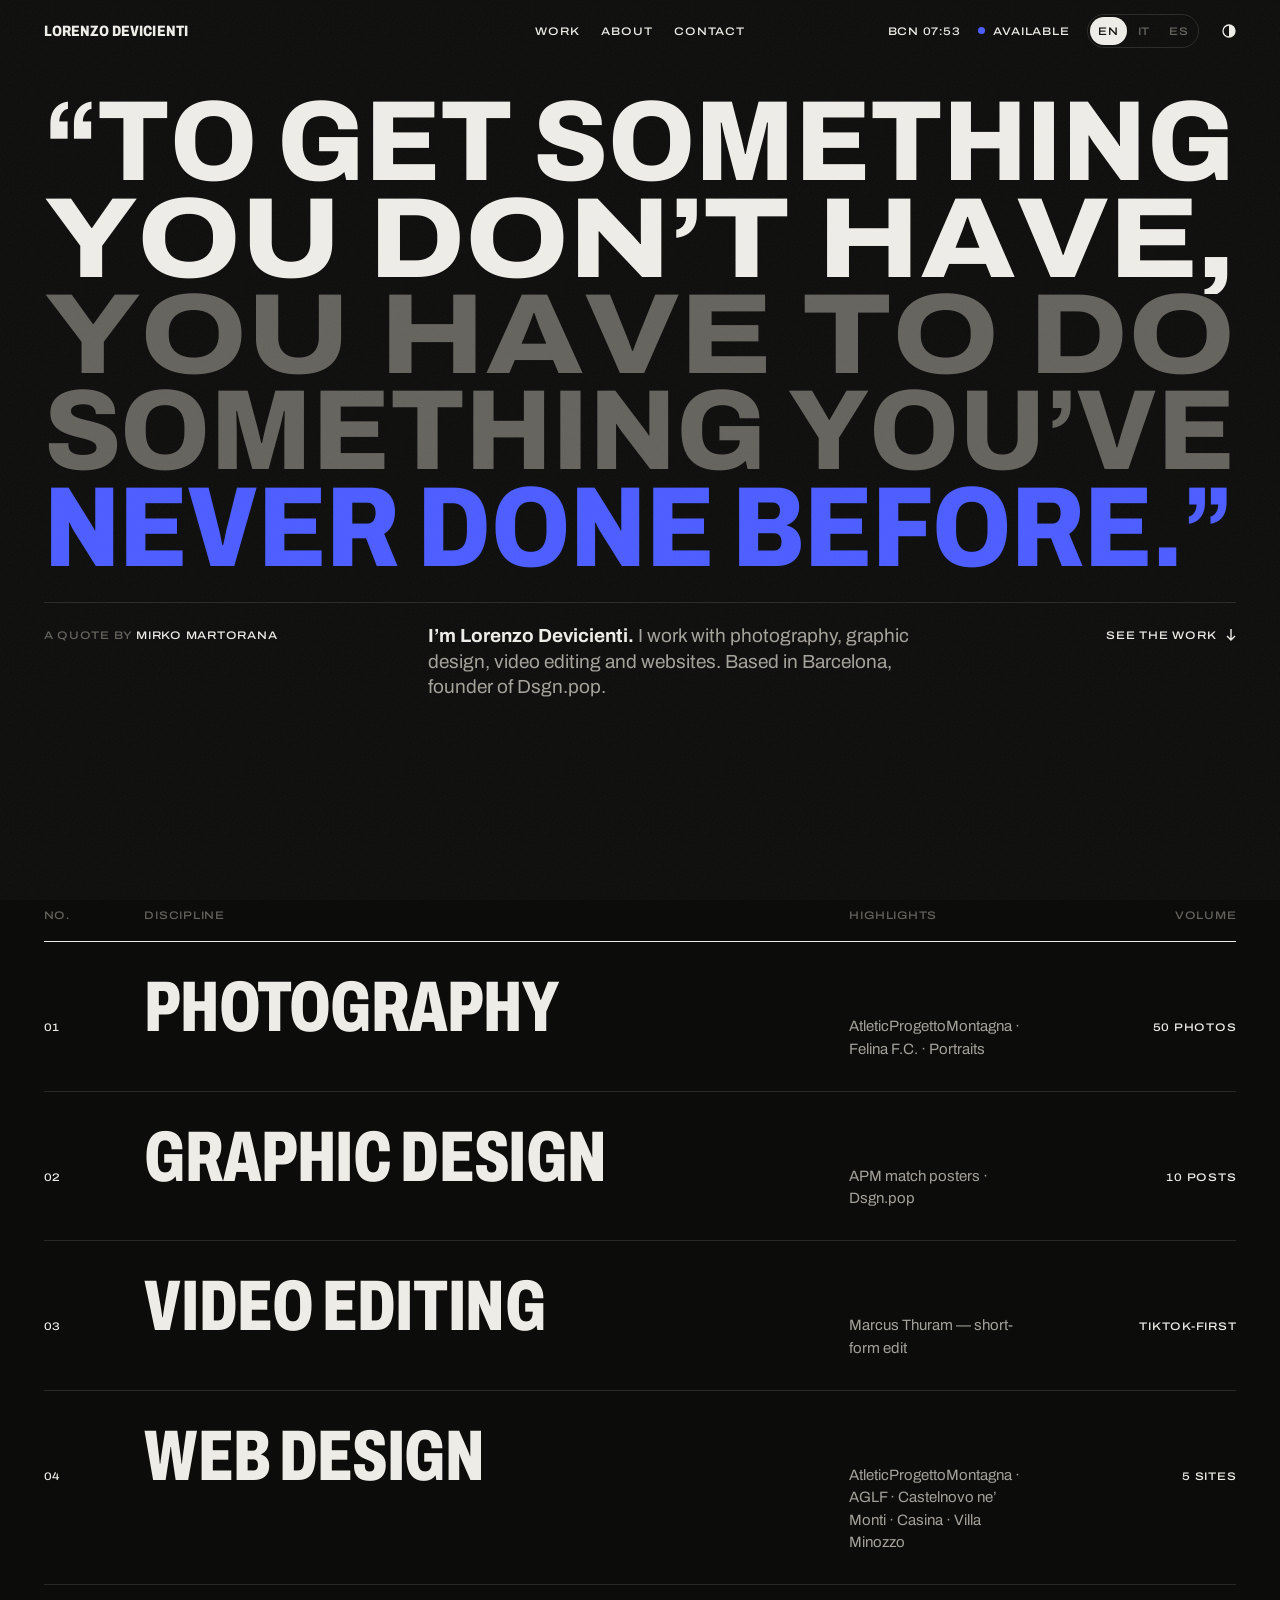
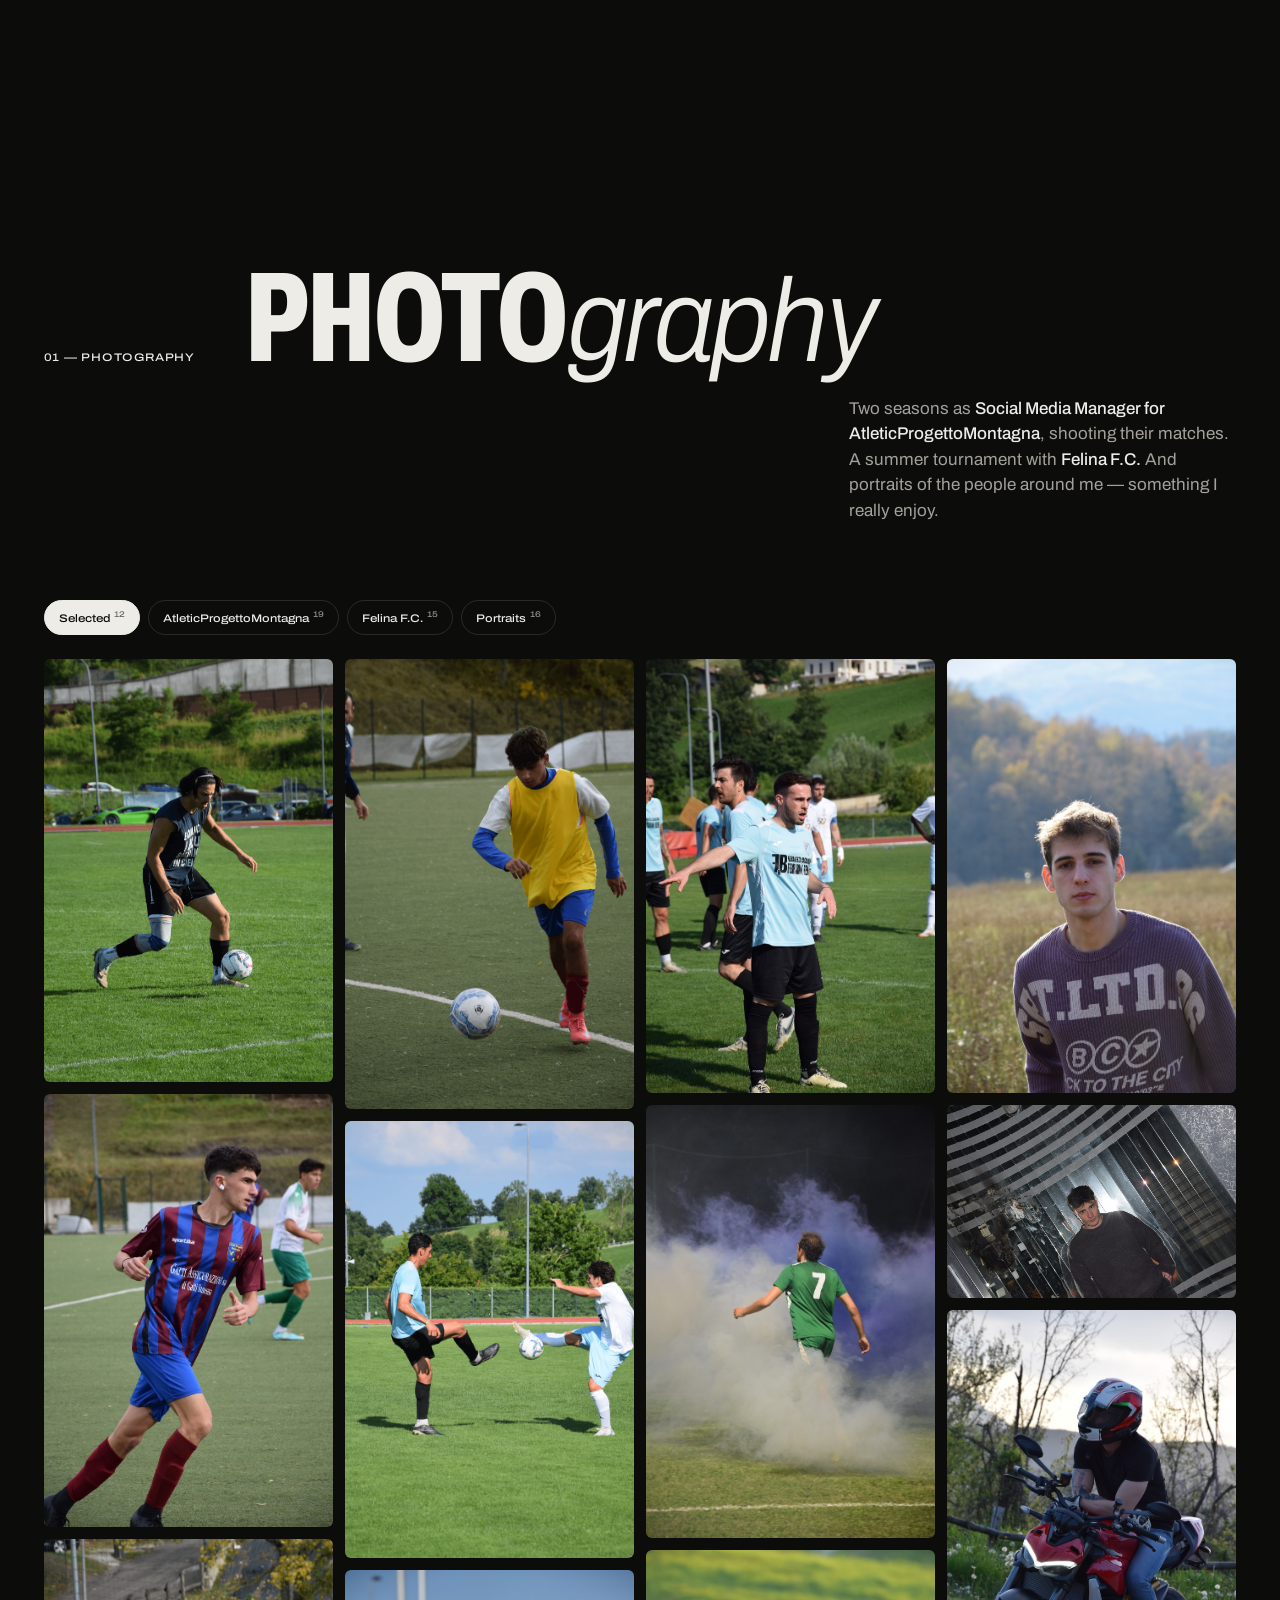
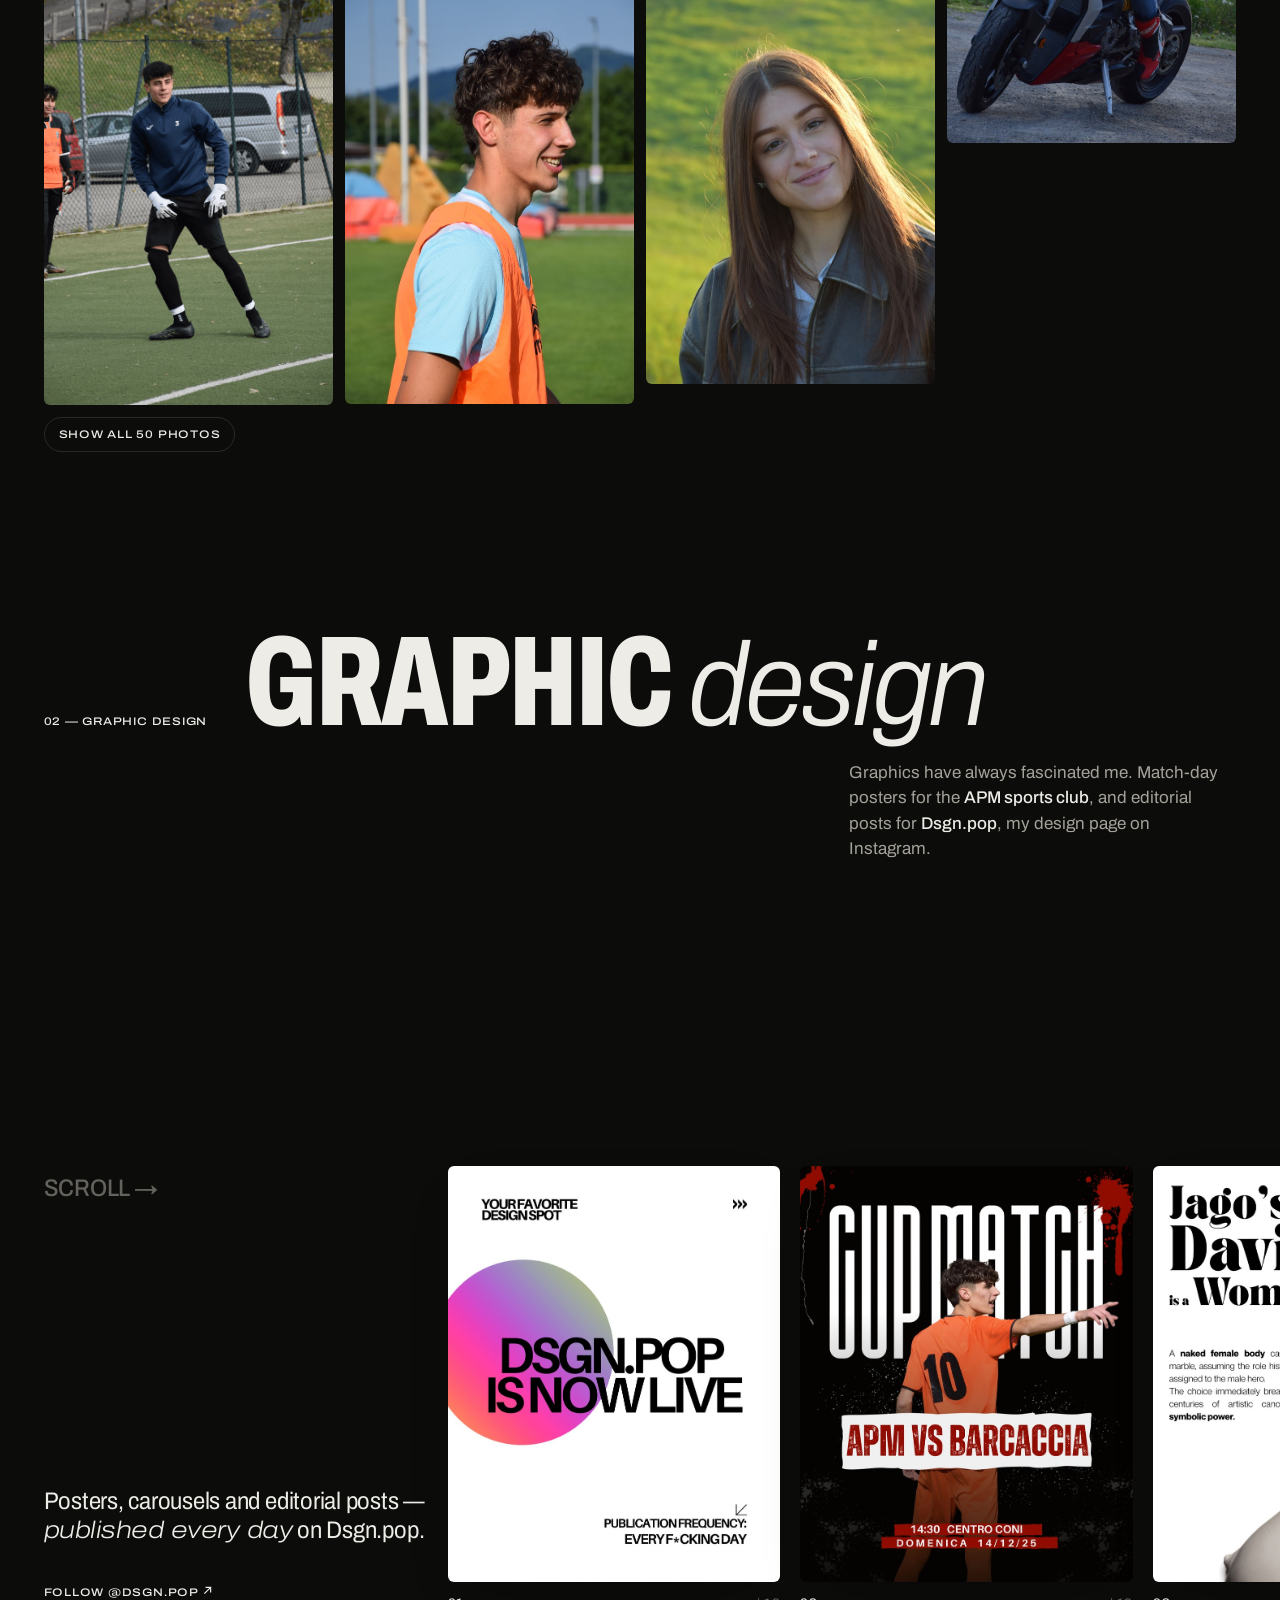
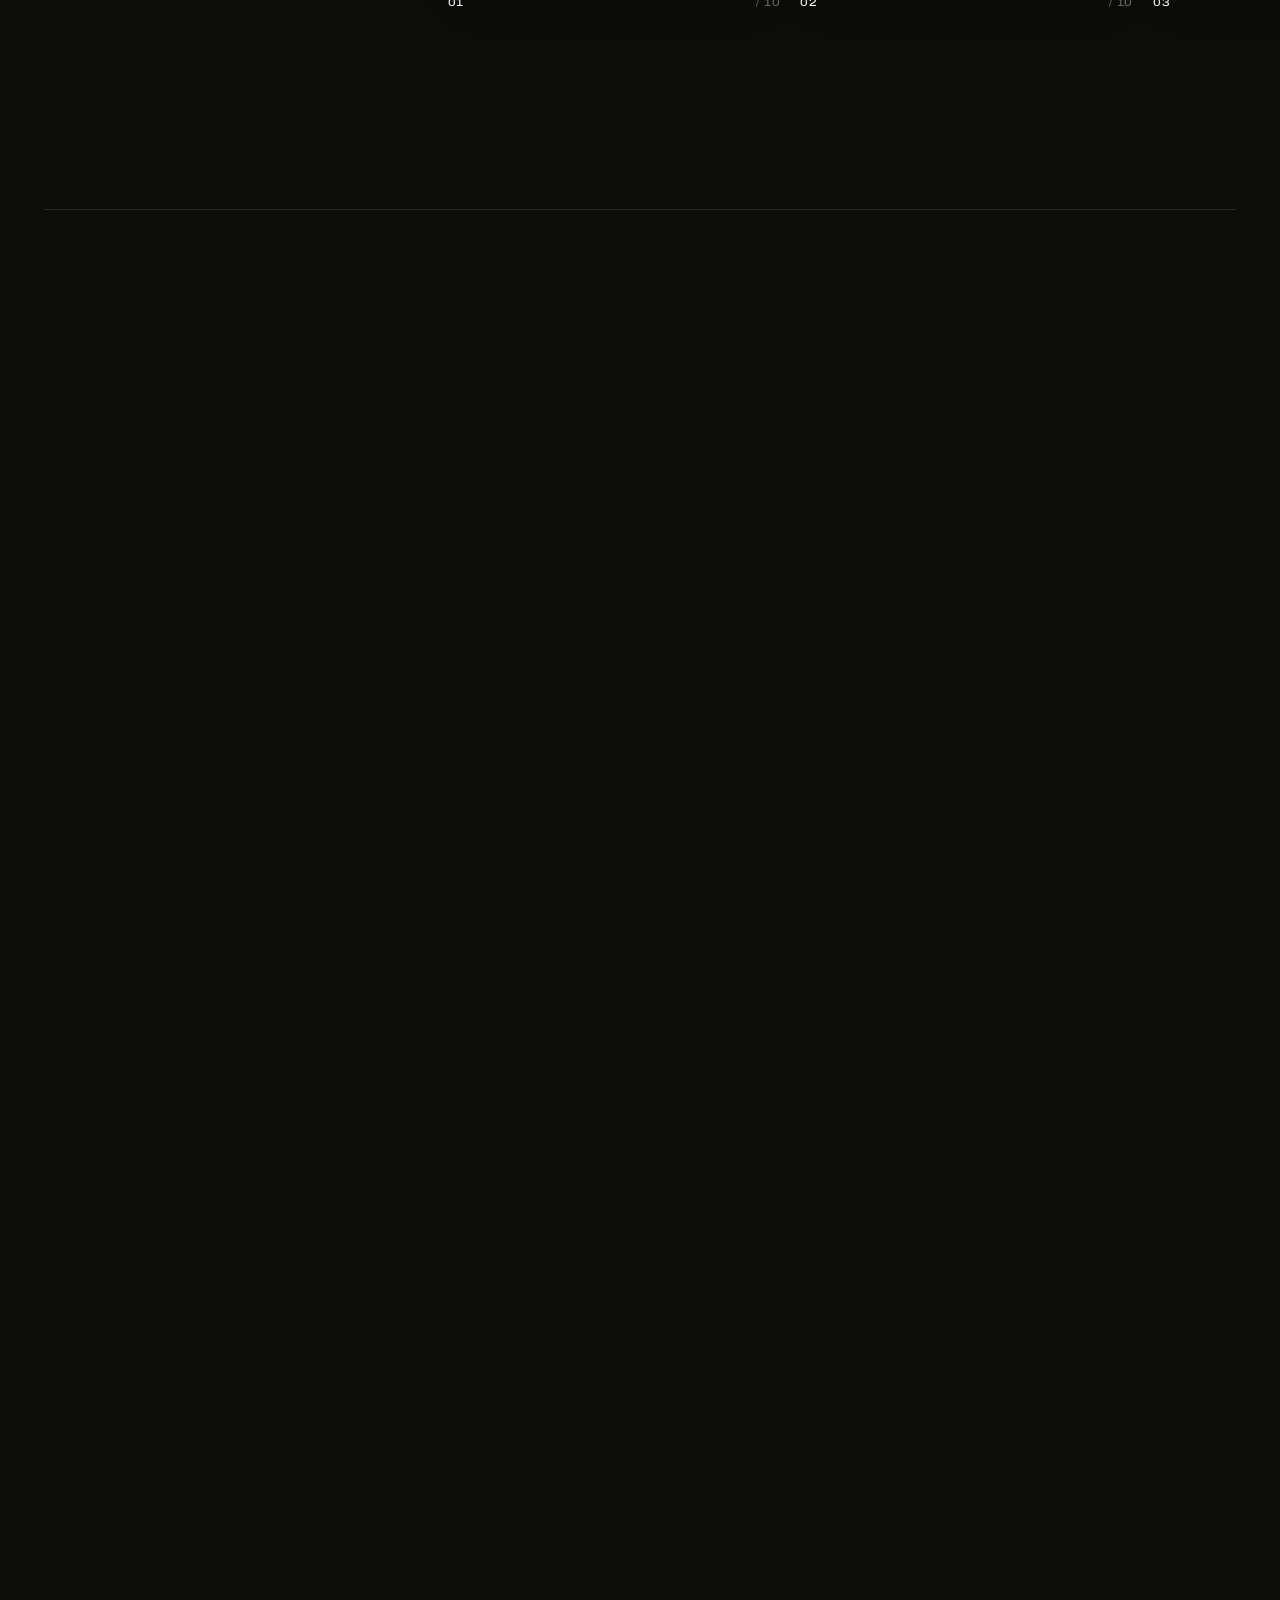
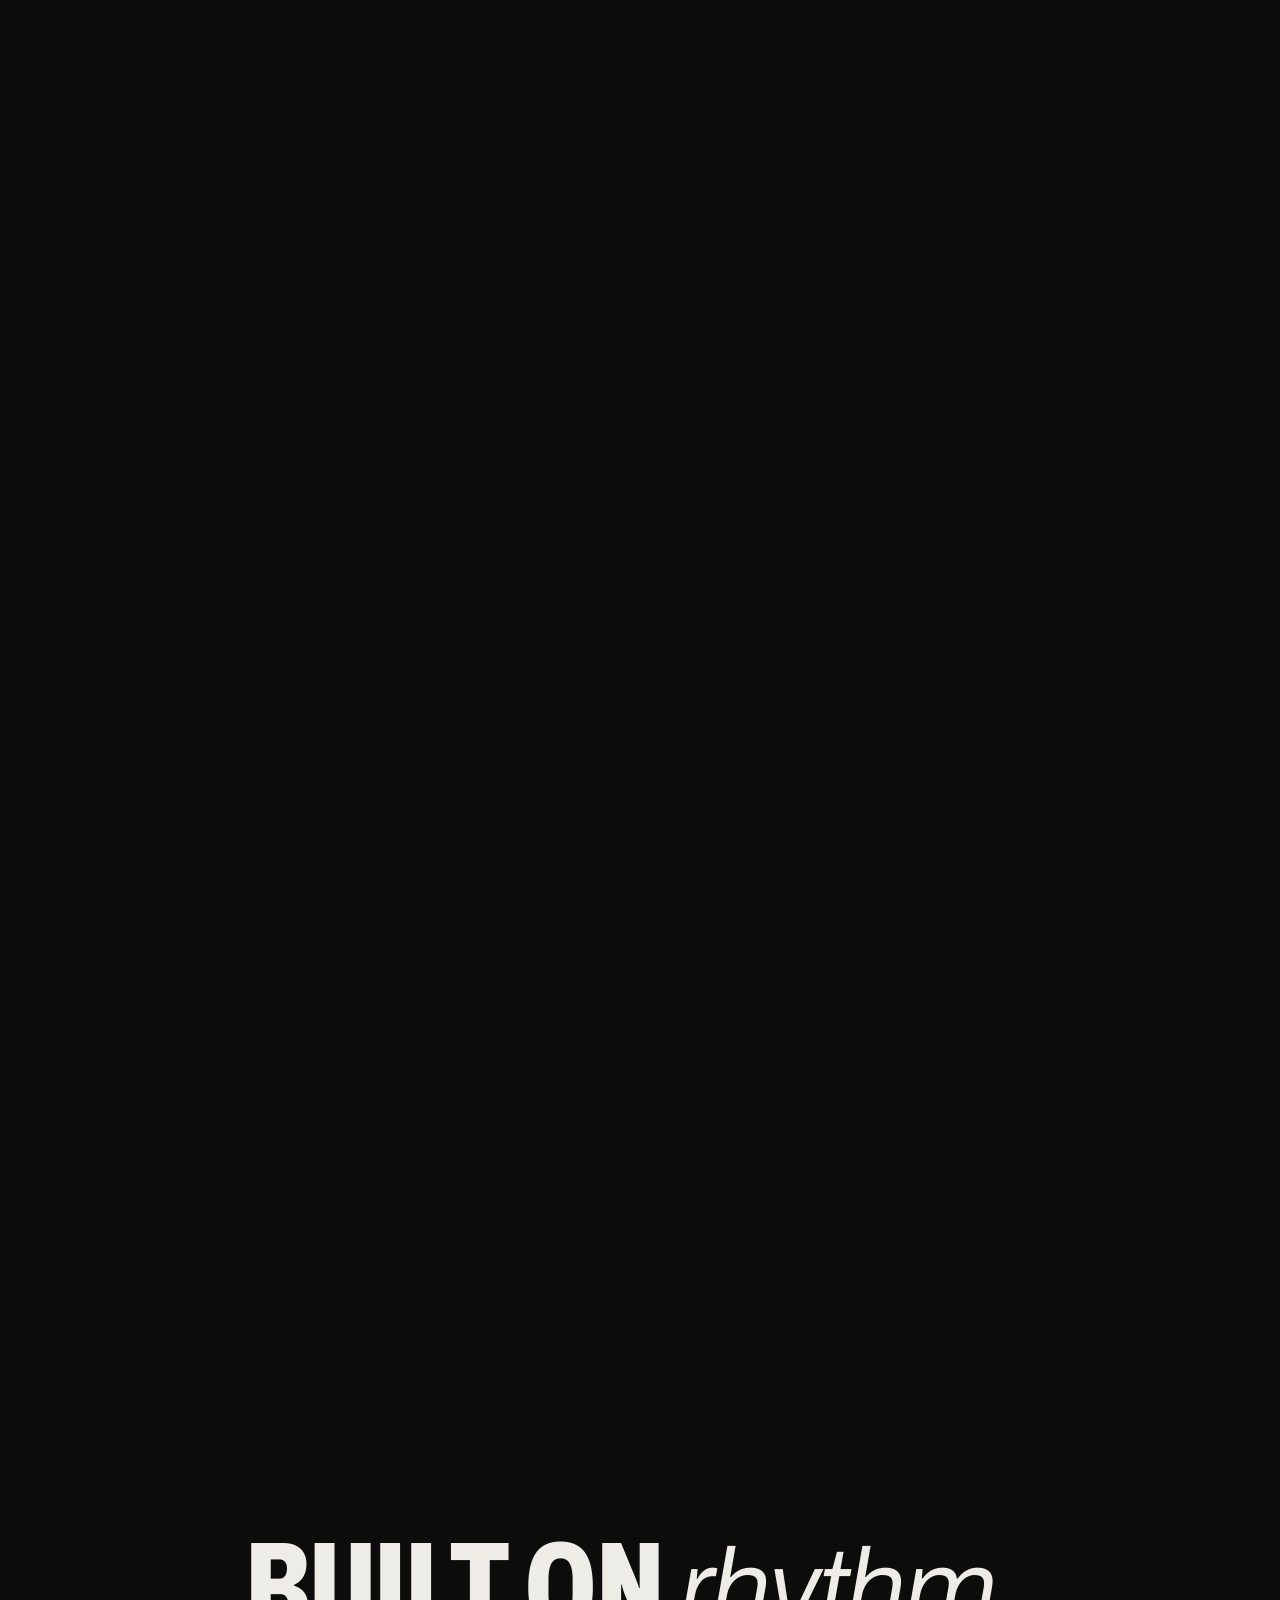
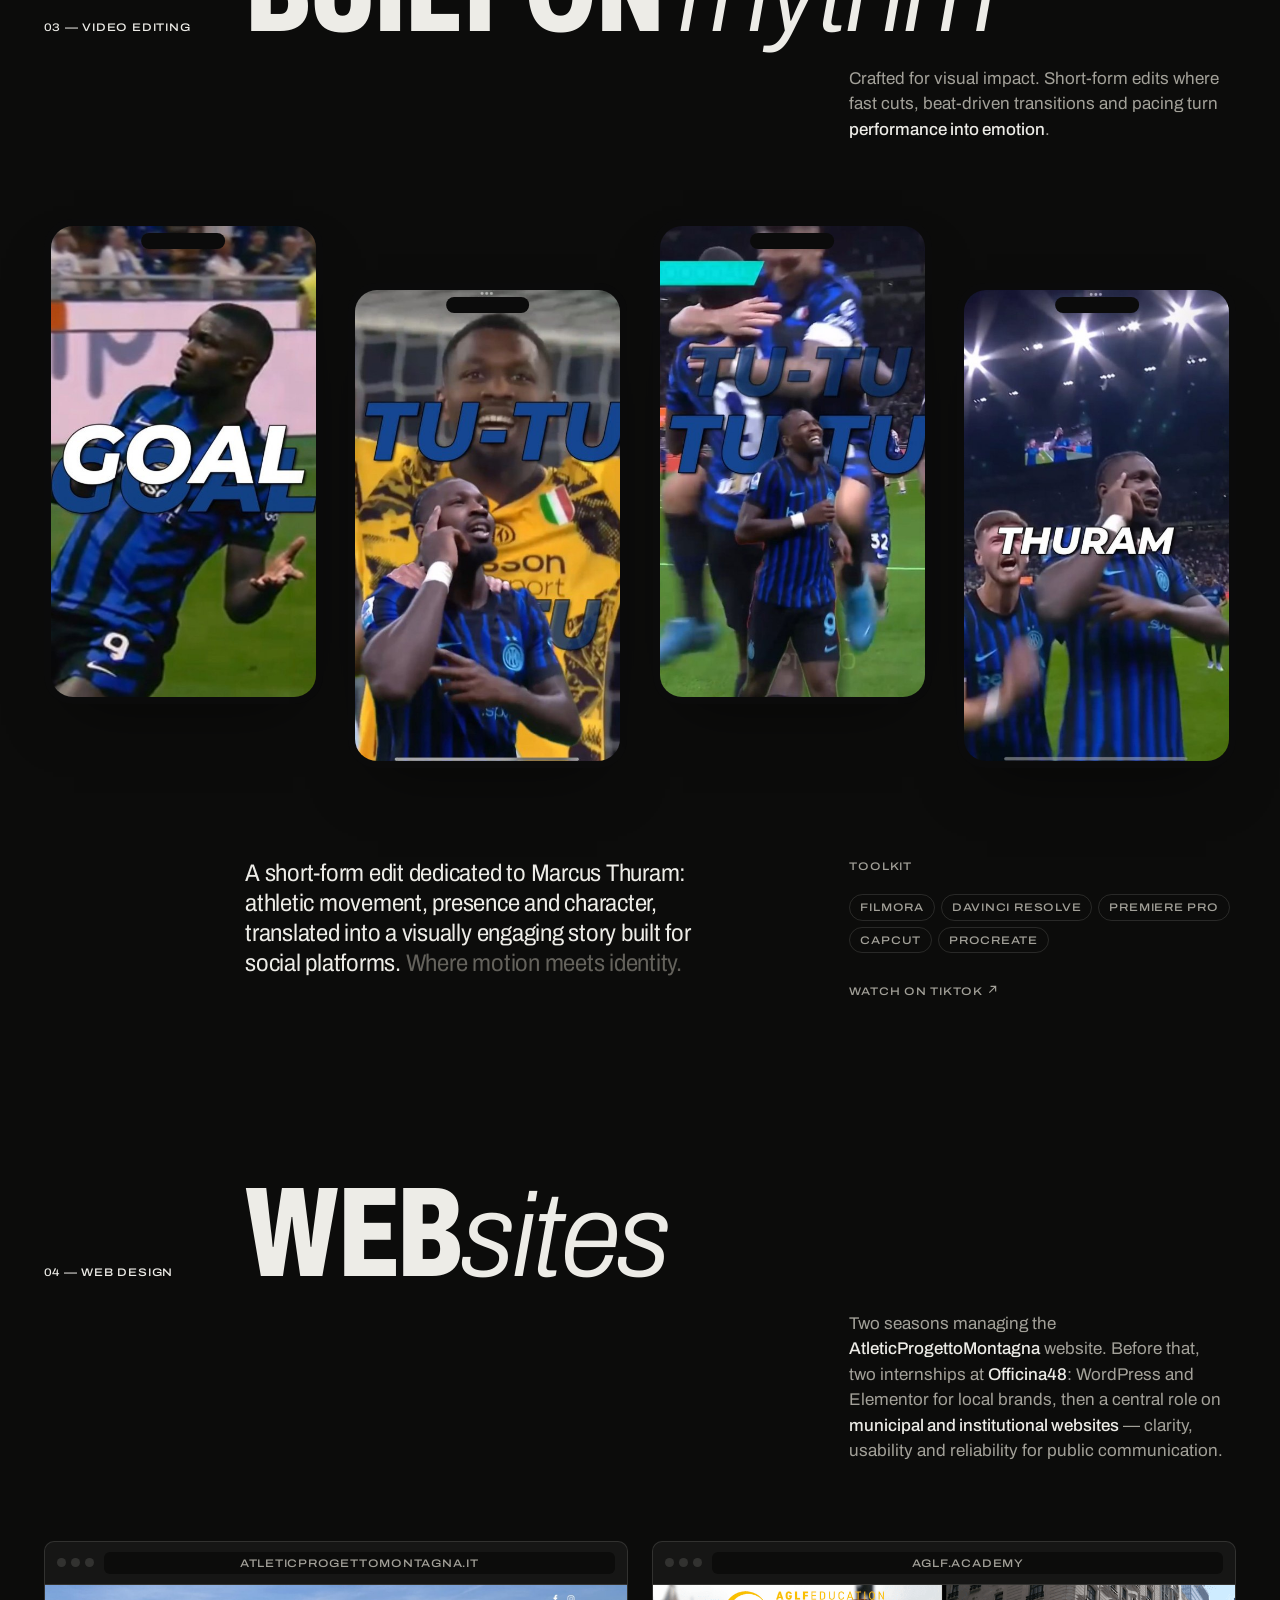
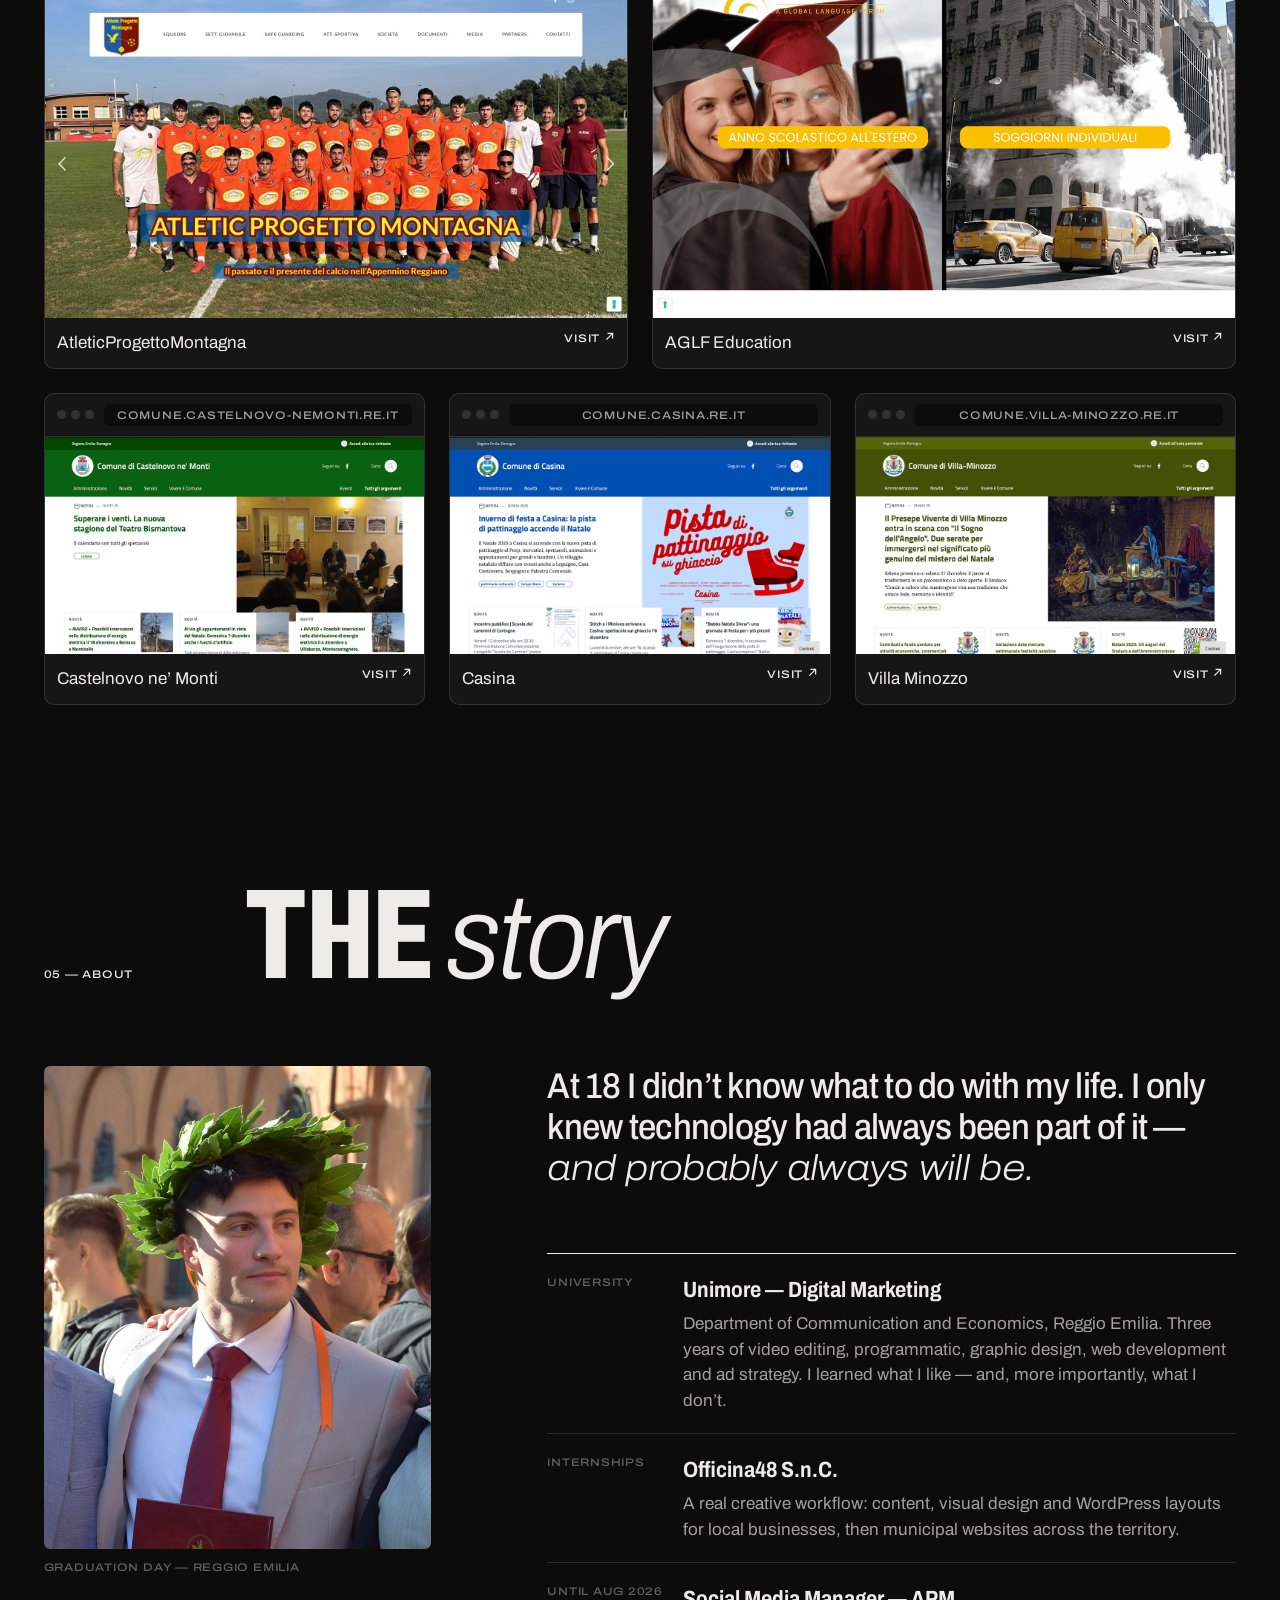
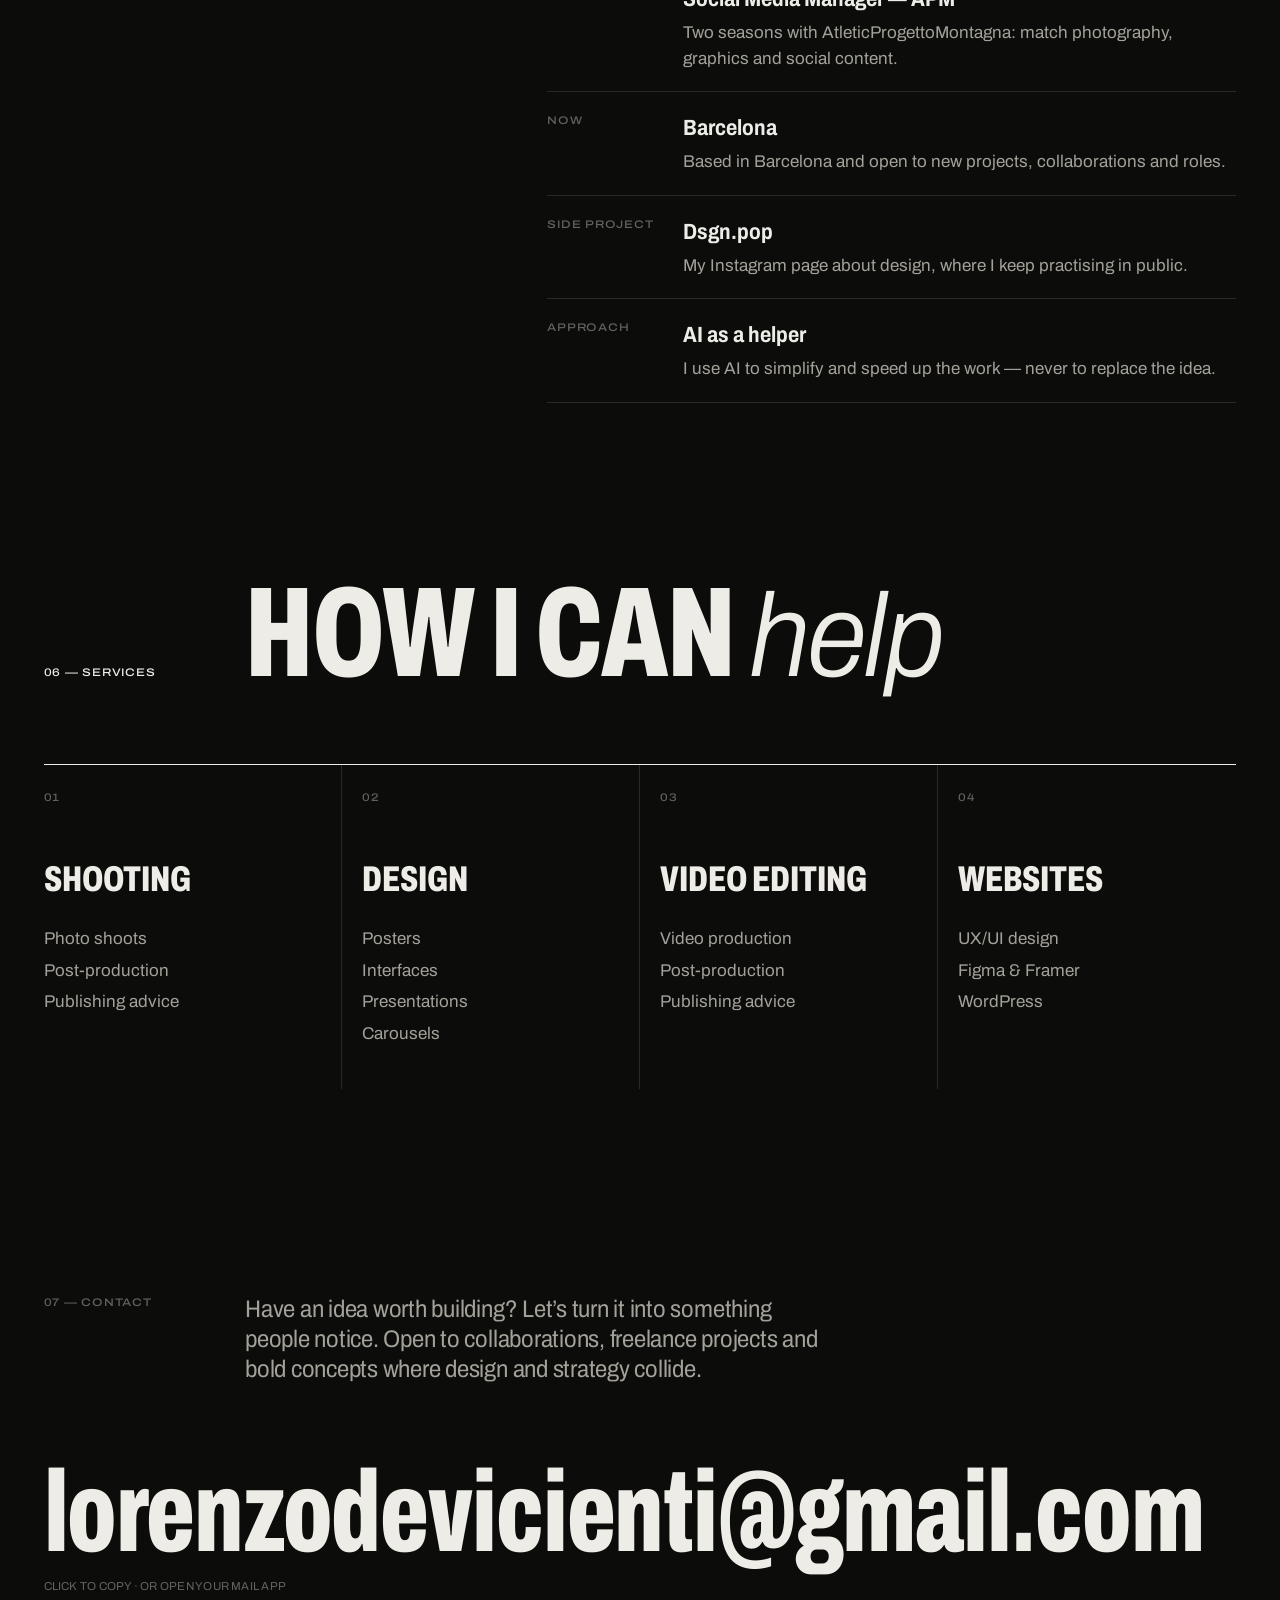
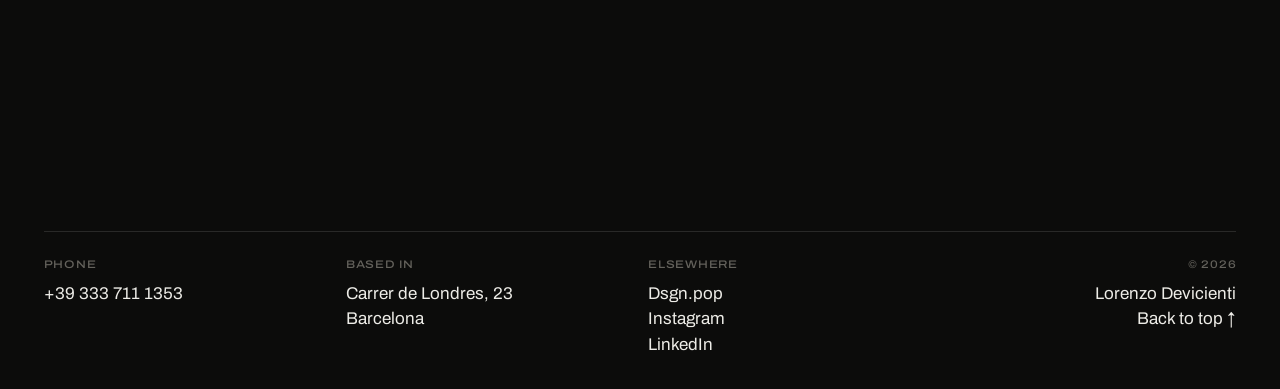
==== index.html @ f2d6f0cd "Remove the cursor-following preview from the work index Hovering a row now only highlights it; the h" ====
<!doctype html>
<html lang="en" data-t-copied="Email copied. Talk soon!" data-t-light="Switch to light theme" data-t-dark="Switch to dark theme">
<head>
<meta charset="utf-8">
<meta name="viewport" content="width=device-width, initial-scale=1, viewport-fit=cover">
<title>Lorenzo Devicienti · Photo, Graphics, Video & Web</title>
<meta name="description" content="Lorenzo Devicienti: photography, graphic design, video editing and websites, based in Barcelona. Founder of Dsgn.pop.">
<link rel="canonical" href="https://l0renx0.github.io/LorenzoWebSite/">
<link rel="alternate" hreflang="en" href="https://l0renx0.github.io/LorenzoWebSite/">
<link rel="alternate" hreflang="it" href="https://l0renx0.github.io/LorenzoWebSite/it/">
<link rel="alternate" hreflang="es" href="https://l0renx0.github.io/LorenzoWebSite/es/">
<link rel="alternate" hreflang="x-default" href="https://l0renx0.github.io/LorenzoWebSite/">
<meta property="og:type" content="website">
<meta property="og:title" content="Lorenzo Devicienti">
<meta property="og:description" content="Photography, graphic design, video editing and websites, based in Barcelona.">
<meta property="og:image" content="https://l0renx0.github.io/LorenzoWebSite/assets/img/og-image.jpg">
<meta property="og:url" content="https://l0renx0.github.io/LorenzoWebSite/">
<meta property="og:locale" content="en_GB">
<meta name="twitter:card" content="summary_large_image">
<meta name="theme-color" content="#0c0c0b">
<link rel="icon" href="assets/img/favicon.png" type="image/png">
<link rel="preconnect" href="https://fonts.googleapis.com">
<link rel="preconnect" href="https://fonts.gstatic.com" crossorigin>
<link href="https://fonts.googleapis.com/css2?family=Archivo:ital,wdth,wght@0,62..125,100..900;1,62..125,100..900&display=swap" rel="stylesheet">
<link rel="stylesheet" href="assets/css/style.css">
<script src="assets/js/main.js" defer></script>
</head>
<body>
<header class="bar">
  <a class="bar__name" href="#top">Lorenzo Devicienti</a>
  <nav class="bar__nav mono" aria-label="Main">
    <a href="#index">Work</a><a href="#about">About</a><a href="#contact">Contact</a>
  </nav>
  <div class="bar__meta mono">
    <span>BCN <span data-clock>--:--</span></span>
    <span><span class="dot" aria-hidden="true"></span>Available</span>
    <nav class="lang" aria-label="Language"><a href="./" hreflang="en" lang="en" title="English" aria-current="true">EN</a><a href="it/" hreflang="it" lang="it" title="Italiano">IT</a><a href="es/" hreflang="es" lang="es" title="Español">ES</a></nav>
    <button class="bar__theme mono" type="button" data-theme-toggle aria-label="Switch to light theme"><svg width="14" height="14" viewBox="0 0 14 14" aria-hidden="true"><circle cx="7" cy="7" r="6" fill="none" stroke="currentColor" stroke-width="1.3"/><path d="M7 1a6 6 0 0 1 0 12z" fill="currentColor"/></svg></button>
    <button class="bar__menu mono" type="button" aria-expanded="false" aria-controls="menu"><span class="bar__menu-open">Menu</span><span class="bar__menu-close">Close</span><svg class="bar__menu-icon" width="18" height="12" viewBox="0 0 18 12" aria-hidden="true"><path class="l1" d="M0 1h18" stroke="currentColor" stroke-width="1.5"/><path class="l2" d="M0 11h18" stroke="currentColor" stroke-width="1.5"/></svg></button>
  </div>
</header>
<nav class="menu" id="menu" aria-label="Menu">
  <ol class="menu__list">
    <li><a href="#photo"><span class="mono">01</span>Photography</a></li>
    <li><a href="#graphics"><span class="mono">02</span>Graphic design</a></li>
    <li><a href="#video"><span class="mono">03</span>Video editing</a></li>
    <li><a href="#web"><span class="mono">04</span>Websites</a></li>
    <li><a href="#about"><span class="mono">05</span>About</a></li>
    <li><a href="#services"><span class="mono">06</span>Services</a></li>
    <li><a href="#contact"><span class="mono">07</span>Contact</a></li>
  </ol>
  <div class="menu__foot mono">
    <a href="https://www.instagram.com/dsgn.pop/" target="_blank" rel="noopener">Dsgn.pop</a>
    <a href="https://www.instagram.com/l0renx0/" target="_blank" rel="noopener">Instagram</a>
    <a href="https://www.linkedin.com/in/lorenzo-devicienti-5a5669278/" target="_blank" rel="noopener">LinkedIn</a>
    <button class="menu__theme" type="button" data-theme-toggle><svg width="16" height="16" viewBox="0 0 14 14" aria-hidden="true"><circle cx="7" cy="7" r="6" fill="none" stroke="currentColor" stroke-width="1.3"/><path d="M7 1a6 6 0 0 1 0 12z" fill="currentColor"/></svg></button>
  </div>
</nav>

<main id="top">
  <section class="motto" aria-label="Motto">
    <blockquote class="motto__text">
      <span class="sr-only">“To get something you don’t have, you have to do something you’ve never done before.”</span>
      <span class="motto__line motto__line--w" aria-hidden="true">“To get something</span>
      <span class="motto__line motto__line--w" aria-hidden="true">you don’t have,</span>
      <span class="motto__line motto__line--w motto__line--dim" aria-hidden="true">you have to do</span>
      <span class="motto__line motto__line--w motto__line--dim" aria-hidden="true">something you’ve</span>
      <span class="motto__line motto__line--w motto__line--accent" aria-hidden="true">never done before.”</span>
      <span class="motto__line motto__line--n" aria-hidden="true">“To get</span>
      <span class="motto__line motto__line--n" aria-hidden="true">something</span>
      <span class="motto__line motto__line--n" aria-hidden="true">you don’t</span>
      <span class="motto__line motto__line--n" aria-hidden="true">have,</span>
      <span class="motto__line motto__line--n motto__line--dim" aria-hidden="true">you have</span>
      <span class="motto__line motto__line--n motto__line--dim" aria-hidden="true">to do</span>
      <span class="motto__line motto__line--n motto__line--dim" aria-hidden="true">something</span>
      <span class="motto__line motto__line--n motto__line--dim" aria-hidden="true">you’ve</span>
      <span class="motto__line motto__line--n motto__line--accent" aria-hidden="true">never done</span>
      <span class="motto__line motto__line--n motto__line--accent" aria-hidden="true">before.”</span>
    </blockquote>
    <div class="motto__foot">
      <p class="motto__cite mono">A quote by <cite>Mirko Martorana</cite></p>
      <h1 class="motto__intro"><strong>I’m Lorenzo Devicienti.</strong> I work with photography, graphic design, video editing and websites. Based in Barcelona, founder of Dsgn.pop.</h1>
      <a class="mono motto__cta" href="#index">See the work <svg width="10" height="12" viewBox="0 0 10 12" aria-hidden="true"><path d="M5 0v11M1 7l4 4 4-4" fill="none" stroke="currentColor" stroke-width="1.4"/></svg></a>
    </div>
  </section>

  <section class="index" id="index" aria-labelledby="index-title">
    <h2 class="sr-only" id="index-title">Selected work</h2>
    <div class="index__head mono dim" aria-hidden="true"><span>No.</span><span>Discipline</span><span>Highlights</span><span>Volume</span></div>
    <a class="row" href="#photo" data-key="photo"><span class="row__n mono">01</span><span class="row__t">Photography</span><span class="row__d">AtleticProgettoMontagna · Felina F.C. · Portraits</span><span class="row__c mono">50 photos</span></a>
    <a class="row" href="#graphics" data-key="graphics"><span class="row__n mono">02</span><span class="row__t">Graphic design</span><span class="row__d">APM match posters · Dsgn.pop</span><span class="row__c mono">10 posts</span></a>
    <a class="row" href="#video" data-key="video"><span class="row__n mono">03</span><span class="row__t">Video editing</span><span class="row__d">Marcus Thuram — short-form edit</span><span class="row__c mono">TikTok-first</span></a>
    <a class="row" href="#web" data-key="web"><span class="row__n mono">04</span><span class="row__t">Web design</span><span class="row__d">AtleticProgettoMontagna · AGLF · Castelnovo ne’ Monti · Casina · Villa Minozzo</span><span class="row__c mono">5 sites</span></a>
  </section>

  <section class="chapter" id="photo" aria-labelledby="photo-title">
    <header class="chapter__head rv">
      <p class="chapter__n mono">01 — Photography</p>
      <h2 class="chapter__title" id="photo-title">Photo<span class="serif">graphy</span></h2>
      <p class="chapter__lede">Two seasons as <strong>Social Media Manager for AtleticProgettoMontagna</strong>, shooting their matches. A summer tournament with <strong>Felina F.C.</strong> And portraits of the people around me — something I really enjoy.</p>
    </header>
    <div class="filters mono" role="group" aria-label="Filter photos">
      <button class="chip" data-filter="all" aria-pressed="true">Selected<sup>12</sup></button>
      <button class="chip" data-filter="apm" aria-pressed="false">AtleticProgettoMontagna<sup>19</sup></button>
      <button class="chip" data-filter="felina" aria-pressed="false">Felina F.C.<sup>15</sup></button>
      <button class="chip" data-filter="portraits" aria-pressed="false">Portraits<sup>16</sup></button>
    </div>
    <div class="gallery">
        <figure data-series="apm" data-pick="1" tabindex="0"><img src="assets/img/bvqRJ93u7xq963mejcVIYYrbkQ.jpg" alt="AtleticProgettoMontagna — photo 1" width="701" height="1024" loading="lazy" decoding="async"><figcaption class="mono">AtleticProgettoMontagna</figcaption></figure>
        <figure data-series="apm" data-pick="1" tabindex="0"><img src="assets/img/VYCmOlJEfKsJrT64WwgblFS0bRo.jpg" alt="AtleticProgettoMontagna — photo 2" width="683" height="1024" loading="lazy" decoding="async"><figcaption class="mono">AtleticProgettoMontagna</figcaption></figure>
        <figure data-series="apm" data-pick="1" tabindex="0"><img src="assets/img/s4PfRLGwhx5XBLo5GjPt0Pc6xt8.jpg" alt="AtleticProgettoMontagna — photo 3" width="636" height="1024" loading="lazy" decoding="async"><figcaption class="mono">AtleticProgettoMontagna</figcaption></figure>
        <figure data-series="apm" data-pick="1" tabindex="0"><img src="assets/img/xI3OAFQQiUtmQUKlNnTGipWsn9w.jpg" alt="AtleticProgettoMontagna — photo 4" width="658" height="1024" loading="lazy" decoding="async"><figcaption class="mono">AtleticProgettoMontagna</figcaption></figure>
        <figure data-series="apm" data-pick="0" tabindex="0"><img src="assets/img/LnxemSQuETHjhwmRGtZLN9I3UA.jpg" alt="AtleticProgettoMontagna — photo 5" width="680" height="1024" loading="lazy" decoding="async"><figcaption class="mono">AtleticProgettoMontagna</figcaption></figure>
        <figure data-series="apm" data-pick="0" tabindex="0"><img src="assets/img/FcLfpHtsbJPp8jdbuigGwRnVPko.jpg" alt="AtleticProgettoMontagna — photo 6" width="683" height="1024" loading="lazy" decoding="async"><figcaption class="mono">AtleticProgettoMontagna</figcaption></figure>
        <figure data-series="apm" data-pick="0" tabindex="0"><img src="assets/img/RuSgDBYhIHaw12oly2AP74kYsFE.jpg" alt="AtleticProgettoMontagna — photo 7" width="683" height="1024" loading="lazy" decoding="async"><figcaption class="mono">AtleticProgettoMontagna</figcaption></figure>
        <figure data-series="apm" data-pick="0" tabindex="0"><img src="assets/img/rmQJQxmoYeUbl0EhX2FesCeBEI4.jpg" alt="AtleticProgettoMontagna — photo 8" width="639" height="1024" loading="lazy" decoding="async"><figcaption class="mono">AtleticProgettoMontagna</figcaption></figure>
        <figure data-series="apm" data-pick="0" tabindex="0"><img src="assets/img/zHvepzNq4BnzDoGMGCjYmtjBUog.jpg" alt="AtleticProgettoMontagna — photo 9" width="683" height="1024" loading="lazy" decoding="async"><figcaption class="mono">AtleticProgettoMontagna</figcaption></figure>
        <figure data-series="apm" data-pick="0" tabindex="0"><img src="assets/img/fu0bbY0WxeMDTpL8WMBikokXhQ.jpg" alt="AtleticProgettoMontagna — photo 10" width="683" height="1024" loading="lazy" decoding="async"><figcaption class="mono">AtleticProgettoMontagna</figcaption></figure>
        <figure data-series="apm" data-pick="0" tabindex="0"><img src="assets/img/uUdWxz5QYfY6dfYP0lmHK5zYL0.jpg" alt="AtleticProgettoMontagna — photo 11" width="683" height="1024" loading="lazy" decoding="async"><figcaption class="mono">AtleticProgettoMontagna</figcaption></figure>
        <figure data-series="apm" data-pick="0" tabindex="0"><img src="assets/img/O4gI7QxmeBNGidqQEFTjXHoxRE.jpg" alt="AtleticProgettoMontagna — photo 12" width="650" height="1024" loading="lazy" decoding="async"><figcaption class="mono">AtleticProgettoMontagna</figcaption></figure>
        <figure data-series="apm" data-pick="0" tabindex="0"><img src="assets/img/axpCfyaPeNH4HIGMlqe1U5aOfeM.jpg" alt="AtleticProgettoMontagna — photo 13" width="713" height="1024" loading="lazy" decoding="async"><figcaption class="mono">AtleticProgettoMontagna</figcaption></figure>
        <figure data-series="apm" data-pick="0" tabindex="0"><img src="assets/img/DIsjEmri9u82BgBE8LUjH4BCyw.jpg" alt="AtleticProgettoMontagna — photo 14" width="589" height="1024" loading="lazy" decoding="async"><figcaption class="mono">AtleticProgettoMontagna</figcaption></figure>
        <figure data-series="apm" data-pick="0" tabindex="0"><img src="assets/img/Wi7zMwrRYTiTFG7V5sexU4GcpA.jpg" alt="AtleticProgettoMontagna — photo 15" width="683" height="1024" loading="lazy" decoding="async"><figcaption class="mono">AtleticProgettoMontagna</figcaption></figure>
        <figure data-series="apm" data-pick="0" tabindex="0"><img src="assets/img/L2S4VwNoy72qdRS8FPBR2iCwkaY.jpg" alt="AtleticProgettoMontagna — photo 16" width="683" height="1024" loading="lazy" decoding="async"><figcaption class="mono">AtleticProgettoMontagna</figcaption></figure>
        <figure data-series="apm" data-pick="0" tabindex="0"><img src="assets/img/BkpBZQdYfFiUFGwlvuUmCUlPLs.jpg" alt="AtleticProgettoMontagna — photo 17" width="683" height="1024" loading="lazy" decoding="async"><figcaption class="mono">AtleticProgettoMontagna</figcaption></figure>
        <figure data-series="apm" data-pick="0" tabindex="0"><img src="assets/img/sxsVodTjiCmawAfFwKfPjAyxRTE.jpg" alt="AtleticProgettoMontagna — photo 18" width="683" height="1024" loading="lazy" decoding="async"><figcaption class="mono">AtleticProgettoMontagna</figcaption></figure>
        <figure data-series="apm" data-pick="0" tabindex="0"><img src="assets/img/gT2aD3sXHqG7Us2sXseg1zVCeo.jpg" alt="AtleticProgettoMontagna — photo 19" width="683" height="1024" loading="lazy" decoding="async"><figcaption class="mono">AtleticProgettoMontagna</figcaption></figure>
        <figure data-series="felina" data-pick="1" tabindex="0"><img src="assets/img/MHoNQT3LotdAk2hjhufMr8pLNwQ.jpg" alt="Felina F.C. — photo 1" width="678" height="1024" loading="lazy" decoding="async"><figcaption class="mono">Felina F.C.</figcaption></figure>
        <figure data-series="felina" data-pick="1" tabindex="0"><img src="assets/img/nPoLp6cwEOBppzmMoVZIzKC4KiU.jpg" alt="Felina F.C. — photo 2" width="683" height="1024" loading="lazy" decoding="async"><figcaption class="mono">Felina F.C.</figcaption></figure>
        <figure data-series="felina" data-pick="1" tabindex="0"><img src="assets/img/Lbc11yQr9zYYbW7Z2RobaUzbdhU.jpg" alt="Felina F.C. — photo 3" width="683" height="1024" loading="lazy" decoding="async"><figcaption class="mono">Felina F.C.</figcaption></figure>
        <figure data-series="felina" data-pick="1" tabindex="0"><img src="assets/img/6fBj17zaMwa7RxseziaWEU474.jpg" alt="Felina F.C. — photo 4" width="683" height="1024" loading="lazy" decoding="async"><figcaption class="mono">Felina F.C.</figcaption></figure>
        <figure data-series="felina" data-pick="0" tabindex="0"><img src="assets/img/DxAbxiEvuwM8hRX3kC6XNPjY.jpg" alt="Felina F.C. — photo 5" width="683" height="1024" loading="lazy" decoding="async"><figcaption class="mono">Felina F.C.</figcaption></figure>
        <figure data-series="felina" data-pick="0" tabindex="0"><img src="assets/img/12ouQ426WB8RJHmWIbn8aouKYUE.jpg" alt="Felina F.C. — photo 6" width="683" height="1024" loading="lazy" decoding="async"><figcaption class="mono">Felina F.C.</figcaption></figure>
        <figure data-series="felina" data-pick="0" tabindex="0"><img src="assets/img/fMpP6RPW21snJr9sE1zEwDLcyzM.jpg" alt="Felina F.C. — photo 7" width="683" height="1024" loading="lazy" decoding="async"><figcaption class="mono">Felina F.C.</figcaption></figure>
        <figure data-series="felina" data-pick="0" tabindex="0"><img src="assets/img/9j9NDzleYJglPDrpDRWruulsKY.jpg" alt="Felina F.C. — photo 8" width="683" height="1024" loading="lazy" decoding="async"><figcaption class="mono">Felina F.C.</figcaption></figure>
        <figure data-series="felina" data-pick="0" tabindex="0"><img src="assets/img/Qj9CLRh7ycOmwOgLQtfN2WmURDg.jpg" alt="Felina F.C. — photo 9" width="683" height="1024" loading="lazy" decoding="async"><figcaption class="mono">Felina F.C.</figcaption></figure>
        <figure data-series="felina" data-pick="0" tabindex="0"><img src="assets/img/T1zxechjSW8BguZKFmcLvQpZI.jpg" alt="Felina F.C. — photo 10" width="693" height="1024" loading="lazy" decoding="async"><figcaption class="mono">Felina F.C.</figcaption></figure>
        <figure data-series="felina" data-pick="0" tabindex="0"><img src="assets/img/eCodcDkCv66hDuaGWm7V1hk8XWU.jpg" alt="Felina F.C. — photo 11" width="683" height="1024" loading="lazy" decoding="async"><figcaption class="mono">Felina F.C.</figcaption></figure>
        <figure data-series="felina" data-pick="0" tabindex="0"><img src="assets/img/q389Cvh0wKuddCe6d7uSSZ1bnIw.jpg" alt="Felina F.C. — photo 12" width="683" height="1024" loading="lazy" decoding="async"><figcaption class="mono">Felina F.C.</figcaption></figure>
        <figure data-series="felina" data-pick="0" tabindex="0"><img src="assets/img/FP1dnqI44CXoYAgYTOG3he82EY.jpg" alt="Felina F.C. — photo 13" width="683" height="1024" loading="lazy" decoding="async"><figcaption class="mono">Felina F.C.</figcaption></figure>
        <figure data-series="felina" data-pick="0" tabindex="0"><img src="assets/img/rjUvp98LSD5IDB3aIBgUdVh23pU.jpg" alt="Felina F.C. — photo 14" width="683" height="1024" loading="lazy" decoding="async"><figcaption class="mono">Felina F.C.</figcaption></figure>
        <figure data-series="felina" data-pick="0" tabindex="0"><img src="assets/img/Cx9sWtrVruGQqGnvxMOxSlc7qU.jpg" alt="Felina F.C. — photo 15" width="683" height="1024" loading="lazy" decoding="async"><figcaption class="mono">Felina F.C.</figcaption></figure>
        <figure data-series="portraits" data-pick="1" tabindex="0"><img src="assets/img/AusNVAGb5uFXEwEf2JIXsk5Nj90.jpg" alt="Portraits — photo 1" width="683" height="1024" loading="lazy" decoding="async"><figcaption class="mono">Portraits</figcaption></figure>
        <figure data-series="portraits" data-pick="1" tabindex="0"><img src="assets/img/hherYNXypWIo2I1Nqfd8CFZeQ4.jpg" alt="Portraits — photo 2" width="683" height="1024" loading="lazy" decoding="async"><figcaption class="mono">Portraits</figcaption></figure>
        <figure data-series="portraits" data-pick="1" tabindex="0"><img src="assets/img/a46b6R4v5pVAeO3zY8DCwhwogU.jpg" alt="Portraits — photo 3" width="1024" height="683" loading="lazy" decoding="async"><figcaption class="mono">Portraits</figcaption></figure>
        <figure data-series="portraits" data-pick="1" tabindex="0"><img src="assets/img/QvaPnrYl9gNauPPFQp02fFBP4s.jpg" alt="Portraits — photo 4" width="683" height="1024" loading="lazy" decoding="async"><figcaption class="mono">Portraits</figcaption></figure>
        <figure data-series="portraits" data-pick="0" tabindex="0"><img src="assets/img/ne73Ra6lF0WE50E0T7vrylgxI8.jpg" alt="Portraits — photo 5" width="683" height="1024" loading="lazy" decoding="async"><figcaption class="mono">Portraits</figcaption></figure>
        <figure data-series="portraits" data-pick="0" tabindex="0"><img src="assets/img/SbxntRZnTX4uV2RfLePbaVRD08s.jpg" alt="Portraits — photo 6" width="683" height="1024" loading="lazy" decoding="async"><figcaption class="mono">Portraits</figcaption></figure>
        <figure data-series="portraits" data-pick="0" tabindex="0"><img src="assets/img/fYcYbK6mgvccrAs7SlmTRU67o0.jpg" alt="Portraits — photo 7" width="683" height="1024" loading="lazy" decoding="async"><figcaption class="mono">Portraits</figcaption></figure>
        <figure data-series="portraits" data-pick="0" tabindex="0"><img src="assets/img/bj0UqJOYZflFQa15xQ5jiIwZpHY.jpg" alt="Portraits — photo 8" width="683" height="1024" loading="lazy" decoding="async"><figcaption class="mono">Portraits</figcaption></figure>
        <figure data-series="portraits" data-pick="0" tabindex="0"><img src="assets/img/E2PjphVoMeH4beYCrIM7nA7Y8M.jpg" alt="Portraits — photo 9" width="1024" height="838" loading="lazy" decoding="async"><figcaption class="mono">Portraits</figcaption></figure>
        <figure data-series="portraits" data-pick="0" tabindex="0"><img src="assets/img/bFPQe3XTmDpPe4bnyjTu0GiWNQ.jpg" alt="Portraits — photo 10" width="683" height="1024" loading="lazy" decoding="async"><figcaption class="mono">Portraits</figcaption></figure>
        <figure data-series="portraits" data-pick="0" tabindex="0"><img src="assets/img/WOUz52KrQMLG4CWbRkoxtRhc0.jpg" alt="Portraits — photo 11" width="683" height="1024" loading="lazy" decoding="async"><figcaption class="mono">Portraits</figcaption></figure>
        <figure data-series="portraits" data-pick="0" tabindex="0"><img src="assets/img/LnuEEbE0BNSKj0NTUljJqEsLz8.jpg" alt="Portraits — photo 12" width="683" height="1024" loading="lazy" decoding="async"><figcaption class="mono">Portraits</figcaption></figure>
        <figure data-series="portraits" data-pick="0" tabindex="0"><img src="assets/img/OE5uXNYq9LSix9vycwcqCOUz0rA.jpg" alt="Portraits — photo 13" width="683" height="1024" loading="lazy" decoding="async"><figcaption class="mono">Portraits</figcaption></figure>
        <figure data-series="portraits" data-pick="0" tabindex="0"><img src="assets/img/Yamxt3lYyBB9QBnwnCBTKRmVE8.jpg" alt="Portraits — photo 14" width="683" height="1024" loading="lazy" decoding="async"><figcaption class="mono">Portraits</figcaption></figure>
        <figure data-series="portraits" data-pick="0" tabindex="0"><img src="assets/img/YsqMAUlE7XgecpnxFzWS5w0hwE.jpg" alt="Portraits — photo 15" width="683" height="1024" loading="lazy" decoding="async"><figcaption class="mono">Portraits</figcaption></figure>
        <figure data-series="portraits" data-pick="0" tabindex="0"><img src="assets/img/3vQd5rBr6TjMObr6vwBjMouc.jpg" alt="Portraits — photo 16" width="1024" height="683" loading="lazy" decoding="async"><figcaption class="mono">Portraits</figcaption></figure>
    </div>
    <button class="chip mono gallery__more" type="button">Show all 50 photos</button>
  </section>

  <section class="chapter" id="graphics" aria-labelledby="graphics-title" style="padding-bottom:0">
    <header class="chapter__head rv">
      <p class="chapter__n mono">02 — Graphic design</p>
      <h2 class="chapter__title" id="graphics-title">Graphic <span class="serif">design</span></h2>
      <p class="chapter__lede">Graphics have always fascinated me. Match-day posters for the <strong>APM sports club</strong>, and editorial posts for <strong>Dsgn.pop</strong>, my design page on Instagram.</p>
    </header>
  </section>
  <section class="pin" aria-label="Graphic posts">
    <div class="pin__sticky">
      <div class="pin__track">
        <div class="poster poster--intro">
          <p class="mono dim">Scroll →</p>
          <p>Posters, carousels and editorial posts — <span class="serif">published every day</span> on Dsgn.pop.<br><br><a class="mono ulink" href="https://www.instagram.com/dsgn.pop/" target="_blank" rel="noopener">Follow @dsgn.pop <svg width="11" height="11" viewBox="0 0 14 14" aria-hidden="true"><path d="M3 11 11 3M4.5 3H11v6.5" fill="none" stroke="currentColor" stroke-width="1.5"/></svg></a></p>
        </div>
        <figure class="poster"><img src="assets/img/lUQJSwh5xa32MF5LCdeof2Pbtao.jpg" alt="Graphic post 01" width="819" height="1024" loading="lazy" decoding="async"><p class="mono"><span>01</span><span class="dim">/ 10</span></p></figure>
        <figure class="poster"><img src="assets/img/FMlmTS3fKgiNHw4f56WnoXGihiM.jpg" alt="Graphic post 02" width="819" height="1024" loading="lazy" decoding="async"><p class="mono"><span>02</span><span class="dim">/ 10</span></p></figure>
        <figure class="poster"><img src="assets/img/E8SIZG17dQj7fOpEnTj0V3Vo8.jpeg" alt="Graphic post 03" width="819" height="1024" loading="lazy" decoding="async"><p class="mono"><span>03</span><span class="dim">/ 10</span></p></figure>
        <figure class="poster"><img src="assets/img/xinFg6CHT7Fom9gMLGvR5AFkw.jpeg" alt="Graphic post 04" width="819" height="1024" loading="lazy" decoding="async"><p class="mono"><span>04</span><span class="dim">/ 10</span></p></figure>
        <figure class="poster"><img src="assets/img/qDEdTU587dE2XLARSixrGXRfq4Q.jpeg" alt="Graphic post 05" width="724" height="1024" loading="lazy" decoding="async"><p class="mono"><span>05</span><span class="dim">/ 10</span></p></figure>
        <figure class="poster"><img src="assets/img/zVrQmOnfCkNDMBOKPTb2Fdwa6Oo.jpg" alt="Graphic post 06" width="819" height="1024" loading="lazy" decoding="async"><p class="mono"><span>06</span><span class="dim">/ 10</span></p></figure>
        <figure class="poster"><img src="assets/img/L6UMZbMlH3c0jh3vgit39RLy5w.jpeg" alt="Graphic post 07" width="819" height="1024" loading="lazy" decoding="async"><p class="mono"><span>07</span><span class="dim">/ 10</span></p></figure>
        <figure class="poster"><img src="assets/img/0bm0pgpfZf6TbKcv7PpkfMlno.jpg" alt="Graphic post 08" width="819" height="1024" loading="lazy" decoding="async"><p class="mono"><span>08</span><span class="dim">/ 10</span></p></figure>
        <figure class="poster"><img src="assets/img/4AyhScYPXqyzbFTbRQBUmNmw.jpg" alt="Graphic post 09" width="819" height="1024" loading="lazy" decoding="async"><p class="mono"><span>09</span><span class="dim">/ 10</span></p></figure>
        <figure class="poster"><img src="assets/img/07EljJMOKfwXasIaA4Tww9RyF0.jpg" alt="Graphic post 10" width="819" height="1024" loading="lazy" decoding="async"><p class="mono"><span>10</span><span class="dim">/ 10</span></p></figure>
      </div>
      <div class="pin__progress" aria-hidden="true"><span></span></div>
    </div>
  </section>

  <section class="chapter" id="video" aria-labelledby="video-title">
    <header class="chapter__head rv">
      <p class="chapter__n mono">03 — Video editing</p>
      <h2 class="chapter__title" id="video-title">Built on <span class="serif">rhythm</span></h2>
      <p class="chapter__lede">Crafted for visual impact. Short-form edits where fast cuts, beat-driven transitions and pacing turn <strong>performance into emotion</strong>.</p>
    </header>
    <div class="phones rv">
        <figure class="phone"><img src="assets/img/vid-goal.jpg" alt="Edit frame: “Goal” title over Marcus Thuram" width="487" height="876" loading="lazy" decoding="async"></figure>
        <figure class="phone"><img src="assets/img/vid-tutu.jpg" alt="Edit frame: “Tu-Tu” title with the player on a yellow background" width="488" height="876" loading="lazy" decoding="async"></figure>
        <figure class="phone"><img src="assets/img/vid-celebration.jpg" alt="Edit frame: team celebration" width="490" height="876" loading="lazy" decoding="async"></figure>
        <figure class="phone"><img src="assets/img/vid-thuram.jpg" alt="Edit frame: “Thuram” title in the stadium at night" width="491" height="876" loading="lazy" decoding="async"></figure>
    </div>
    <div class="video-notes rv">
      <p>A short-form edit dedicated to Marcus Thuram: athletic movement, presence and character, translated into a visually engaging story built for social platforms. <span class="dim">Where motion meets identity.</span></p>
      <div>
        <p class="mono">Toolkit</p>
        <ul class="tools mono"><li>Filmora</li><li>DaVinci Resolve</li><li>Premiere Pro</li><li>CapCut</li><li>Procreate</li></ul>
        <p style="margin-top:24px"><a class="mono ulink" href="https://vm.tiktok.com/ZNRYW8jPm/" target="_blank" rel="noopener">Watch on TikTok <svg width="11" height="11" viewBox="0 0 14 14" aria-hidden="true"><path d="M3 11 11 3M4.5 3H11v6.5" fill="none" stroke="currentColor" stroke-width="1.5"/></svg></a></p>
      </div>
    </div>
  </section>

  <section class="chapter" id="web" aria-labelledby="web-title">
    <header class="chapter__head rv">
      <p class="chapter__n mono">04 — Web design</p>
      <h2 class="chapter__title" id="web-title">Web<span class="serif">sites</span></h2>
      <p class="chapter__lede">Two seasons managing the <strong>AtleticProgettoMontagna</strong> website. Before that, two internships at <a class="ulink" href="https://www.officina48.it" target="_blank" rel="noopener"><strong>Officina48</strong></a>: WordPress and Elementor for local brands, then a central role on <strong>municipal and institutional websites</strong> — clarity, usability and reliability for public communication.</p>
    </header>
    <div class="browsers">
        <figure class="browser rv"><div class="browser__bar"><span class="browser__dots"><i></i><i></i><i></i></span><span class="browser__url mono">atleticprogettomontagna.it</span></div><img src="assets/img/web-apm.jpg" alt="AtleticProgettoMontagna website" width="1600" height="912" loading="lazy" decoding="async"><figcaption><span>AtleticProgettoMontagna</span><a class="mono ulink" href="https://www.atleticprogettomontagna.it" target="_blank" rel="noopener">Visit <svg width="11" height="11" viewBox="0 0 14 14" aria-hidden="true"><path d="M3 11 11 3M4.5 3H11v6.5" fill="none" stroke="currentColor" stroke-width="1.5"/></svg></a></figcaption></figure>
        <figure class="browser rv"><div class="browser__bar"><span class="browser__dots"><i></i><i></i><i></i></span><span class="browser__url mono">aglf.academy</span></div><img src="assets/img/WsVNdfLOWHcoGKkXRzMwdgA8d8.png" alt="AGLF Education website" width="1024" height="584" loading="lazy" decoding="async"><figcaption><span>AGLF Education</span><a class="mono ulink" href="https://www.aglf.academy" target="_blank" rel="noopener">Visit <svg width="11" height="11" viewBox="0 0 14 14" aria-hidden="true"><path d="M3 11 11 3M4.5 3H11v6.5" fill="none" stroke="currentColor" stroke-width="1.5"/></svg></a></figcaption></figure>
        <figure class="browser rv"><div class="browser__bar"><span class="browser__dots"><i></i><i></i><i></i></span><span class="browser__url mono">comune.castelnovo-nemonti.re.it</span></div><img src="assets/img/bS1O00lpclx5dXxZgAxxm8Wb3Y.png" alt="Castelnovo ne’ Monti website" width="1024" height="586" loading="lazy" decoding="async"><figcaption><span>Castelnovo ne’ Monti</span><a class="mono ulink" href="https://www.comune.castelnovo-nemonti.re.it" target="_blank" rel="noopener">Visit <svg width="11" height="11" viewBox="0 0 14 14" aria-hidden="true"><path d="M3 11 11 3M4.5 3H11v6.5" fill="none" stroke="currentColor" stroke-width="1.5"/></svg></a></figcaption></figure>
        <figure class="browser rv"><div class="browser__bar"><span class="browser__dots"><i></i><i></i><i></i></span><span class="browser__url mono">comune.casina.re.it</span></div><img src="assets/img/sPLTKls47zYTf2LStHgPIqGpJs.png" alt="Casina website" width="1024" height="586" loading="lazy" decoding="async"><figcaption><span>Casina</span><a class="mono ulink" href="https://www.comune.casina.re.it" target="_blank" rel="noopener">Visit <svg width="11" height="11" viewBox="0 0 14 14" aria-hidden="true"><path d="M3 11 11 3M4.5 3H11v6.5" fill="none" stroke="currentColor" stroke-width="1.5"/></svg></a></figcaption></figure>
        <figure class="browser rv"><div class="browser__bar"><span class="browser__dots"><i></i><i></i><i></i></span><span class="browser__url mono">comune.villa-minozzo.re.it</span></div><img src="assets/img/U6KSjCA2h43KhophEY3iJSDHcos.png" alt="Villa Minozzo website" width="1024" height="585" loading="lazy" decoding="async"><figcaption><span>Villa Minozzo</span><a class="mono ulink" href="https://www.comune.villa-minozzo.re.it" target="_blank" rel="noopener">Visit <svg width="11" height="11" viewBox="0 0 14 14" aria-hidden="true"><path d="M3 11 11 3M4.5 3H11v6.5" fill="none" stroke="currentColor" stroke-width="1.5"/></svg></a></figcaption></figure>
    </div>
  </section>

  <section class="chapter" id="about" aria-labelledby="about-title">
    <header class="chapter__head rv">
      <p class="chapter__n mono">05 — About</p>
      <h2 class="chapter__title" id="about-title">The <span class="serif">story</span></h2>
    </header>
    <div class="about">
      <figure class="about__photo rv"><img src="assets/img/TlRVac9PYUZxoxrQr3MFrDlbzg.jpg" alt="Lorenzo on graduation day, wearing a laurel wreath" width="685" height="1024" loading="lazy" decoding="async"><figcaption class="mono dim">Graduation day — Reggio Emilia</figcaption></figure>
      <div class="about__body">
        <p class="about__big rv">At 18 I didn’t know what to do with my life. I only knew technology had always been part of it — <em>and probably always will be.</em></p>
        <ol class="timeline">
          <li class="rv"><span class="mono dim">University</span><div><h3>Unimore — Digital Marketing</h3><p>Department of Communication and Economics, Reggio Emilia. Three years of video editing, programmatic, graphic design, web development and ad strategy. I learned what I like — and, more importantly, what I don’t.</p></div></li>
          <li class="rv"><span class="mono dim">Internships</span><div><h3>Officina48 S.n.C.</h3><p>A real creative workflow: content, visual design and WordPress layouts for local businesses, then municipal websites across the territory.</p></div></li>
          <li class="rv"><span class="mono dim">Until Aug 2026</span><div><h3>Social Media Manager — APM</h3><p>Two seasons with AtleticProgettoMontagna: match photography, graphics and social content.</p></div></li>
          <li class="rv"><span class="mono dim">Now</span><div><h3>Barcelona</h3><p>Based in Barcelona and open to new projects, collaborations and roles.</p></div></li>
          <li class="rv"><span class="mono dim">Side project</span><div><h3>Dsgn.pop</h3><p>My Instagram page about design, where I keep practising in public.</p></div></li>
          <li class="rv"><span class="mono dim">Approach</span><div><h3>AI as a helper</h3><p>I use AI to simplify and speed up the work — never to replace the idea.</p></div></li>
        </ol>
      </div>
    </div>
  </section>

  <section class="chapter" id="services" aria-labelledby="services-title">
    <header class="chapter__head rv">
      <p class="chapter__n mono">06 — Services</p>
      <h2 class="chapter__title" id="services-title">How I can <span class="serif">help</span></h2>
    </header>
    <div class="services rv">
      <div class="service"><p class="mono dim">01</p><h3>Shooting</h3><ul><li>Photo shoots</li><li>Post-production</li><li>Publishing advice</li></ul></div>
      <div class="service"><p class="mono dim">02</p><h3>Design</h3><ul><li>Posters</li><li>Interfaces</li><li>Presentations</li><li>Carousels</li></ul></div>
      <div class="service"><p class="mono dim">03</p><h3>Video editing</h3><ul><li>Video production</li><li>Post-production</li><li>Publishing advice</li></ul></div>
      <div class="service"><p class="mono dim">04</p><h3>Websites</h3><ul><li>UX/UI design</li><li>Figma &amp; Framer</li><li>WordPress</li></ul></div>
    </div>
  </section>

  <section class="contact" id="contact" aria-labelledby="contact-title">
    <div class="contact__lead">
      <p class="mono dim" id="contact-title">07 — Contact</p>
      <p>Have an idea worth building? Let’s turn it into something people notice. Open to collaborations, freelance projects and bold concepts where design and strategy collide.</p>
    </div>
    <button class="mail" type="button" data-copy="lorenzodevicienti@gmail.com" aria-label="Copy email address lorenzodevicienti@gmail.com"><span>lorenzodevicienti@gmail.com</span></button>
    <p class="mail__hint">Click to copy · or <a class="ulink" href="mailto:lorenzodevicienti@gmail.com">open your mail app</a></p>
    <div class="contact__grid">
      <div><span class="mono">Phone</span><a class="ulink" href="tel:+393337111353">+39 333 711 1353</a></div>
      <div><span class="mono">Based in</span>Carrer de Londres, 23<br>Barcelona</div>
      <div><span class="mono">Elsewhere</span><a class="ulink" href="https://www.instagram.com/dsgn.pop/" target="_blank" rel="noopener">Dsgn.pop</a><br><a class="ulink" href="https://www.instagram.com/l0renx0/" target="_blank" rel="noopener">Instagram</a><br><a class="ulink" href="https://www.linkedin.com/in/lorenzo-devicienti-5a5669278/" target="_blank" rel="noopener">LinkedIn</a></div>
      <div><span class="mono">© <span data-year>2026</span></span>Lorenzo Devicienti<br><a class="ulink" href="#top">Back to top ↑</a></div>
    </div>
  </section>
</main>

<dialog class="lb" aria-label="Photo viewer">
  <img alt="">
  <button class="lb__close mono" type="button">Close ✕</button>
  <div class="lb__ui mono">
    <button class="lb__prev" type="button" aria-label="Previous photo">← Prev</button>
    <span><span class="lb__cap"></span> · <span class="lb__count"></span></span>
    <button class="lb__next" type="button" aria-label="Next photo">Next →</button>
  </div>
</dialog>
<div class="toast mono" role="status" aria-live="polite"></div>
</body>
</html>
---- assets/css/style.css ----
/* ==========================================================================
   Lorenzo Devicienti — concept v3
   Scuro come scelta principale (versione chiara dal pulsante in alto).
   Un solo carattere variabile, un solo colore segnale.
   ========================================================================== */

:root {
  /* Tema scuro: è quello di base, indipendentemente dal sistema */
  --paper: #0c0c0b;
  --paper-2: #161615;
  --ink: #edece7;
  --ink-2: #a3a199;
  --ink-3: #64625c;
  --line: rgba(237, 236, 231, .13);
  --signal: #4b5cff;
  --shadow: rgba(0, 0, 0, .6);

  /* Un solo carattere variabile: la larghezza (62–125%) e il peso fanno da sistema */
  --sans: "Archivo", "Arial Narrow", system-ui, -apple-system, sans-serif;

  /* Margine laterale: cresce con lo schermo, rispetta notch e barre di sistema,
     e oltre 1840px tiene il contenuto centrato */
  --pad: max(clamp(16px, 3.4vw, 48px), calc((100vw - 1840px) / 2),
             calc(env(safe-area-inset-left, 0px) + 12px), calc(env(safe-area-inset-right, 0px) + 12px));
  --ease: cubic-bezier(.16, 1, .3, 1);
  --radius: 6px;
  color-scheme: dark;
}

:root[data-theme="light"] {
  --paper: #eeefec; --paper-2: #e2e3df; --ink: #111110; --ink-2: #5d5b56; --ink-3: #8f8c84;
  --line: rgba(17, 17, 16, .14); --signal: #2b3dff; --shadow: rgba(0, 0, 0, .35); color-scheme: light;
}

*, *::before, *::after { box-sizing: border-box; }
html { -webkit-text-size-adjust: 100%; }
body {
  margin: 0; background: var(--paper); color: var(--ink);
  font-family: var(--sans); font-size: 17px; line-height: 1.5; letter-spacing: 0; font-stretch: 100%;
  -webkit-font-smoothing: antialiased; text-rendering: optimizeLegibility;
  transition: background .5s var(--ease), color .5s var(--ease);
}
img { display: block; max-width: 100%; height: auto; }
a { color: inherit; text-decoration: none; }
h1, h2, h3, p, ul, ol, figure, blockquote { margin: 0; }
ul, ol { padding: 0; list-style: none; }
button { font: inherit; color: inherit; }
::selection { background: var(--signal); color: #fff; }
:focus-visible { outline: 2px solid var(--signal); outline-offset: 3px; border-radius: 2px; }

/* Grana leggera su tutta la pagina, come carta stampata */
body::after {
  content: ""; position: fixed; inset: 0; z-index: 90; pointer-events: none; opacity: .05; mix-blend-mode: screen;
  background-image: url("data:image/svg+xml,%3Csvg xmlns='http://www.w3.org/2000/svg' width='160' height='160'%3E%3Cfilter id='n'%3E%3CfeTurbulence type='fractalNoise' baseFrequency='.9' numOctaves='3' stitchTiles='stitch'/%3E%3C/filter%3E%3Crect width='100%25' height='100%25' filter='url(%23n)'/%3E%3C/svg%3E");
}
:root[data-theme="light"] body::after { mix-blend-mode: multiply; opacity: .07; }

.mono { font-family: var(--sans); font-size: 11px; font-weight: 500; font-stretch: 118%; letter-spacing: .07em; text-transform: uppercase; }
.serif { font-style: italic; font-weight: 250; font-stretch: 125%; letter-spacing: -.02em; }
.dim { color: var(--ink-3); }
.signal { color: var(--signal); }
.wrap { padding-inline: var(--pad); }
.sr-only { position: absolute; width: 1px; height: 1px; overflow: hidden; clip: rect(0 0 0 0); white-space: nowrap; }

/* --------------------------------------------------------------------------
   Barra in alto
   -------------------------------------------------------------------------- */
.bar {
  position: fixed; inset: 0 0 auto; z-index: 60;
  display: grid; grid-template-columns: 1fr auto 1fr; align-items: center; gap: 16px;
  padding: 14px var(--pad); color: var(--ink);
  transition: background .4s var(--ease), border-color .4s, transform .5s var(--ease);
  border-bottom: 1px solid transparent;
}
.bar.is-scrolled {
  background: color-mix(in srgb, var(--paper) 82%, transparent);
  -webkit-backdrop-filter: blur(14px) saturate(1.4); backdrop-filter: blur(14px) saturate(1.4);
  border-color: var(--line);
}
.bar.is-hidden { transform: translateY(-100%); }
.bar a, .bar button { transition: opacity .3s; }
.bar a:hover, .bar button:hover { opacity: .6; }
.bar__name { font-weight: 800; font-size: 15px; font-stretch: 80%; text-transform: uppercase; letter-spacing: .01em; }
.bar__nav { display: flex; gap: 22px; }
.bar__meta { justify-self: end; display: flex; align-items: center; gap: 18px; }
.bar__theme { background: none; border: 0; padding: 0; cursor: pointer; }
.dot { display: inline-block; width: 7px; height: 7px; border-radius: 50%; background: var(--signal); margin-right: 8px; vertical-align: 1px; animation: blink 2.4s infinite; }
@keyframes blink { 50% { opacity: .25; } }

/* --------------------------------------------------------------------------
   Apertura
   -------------------------------------------------------------------------- */
.hero { min-height: 100svh; display: grid; grid-template-rows: 1fr auto; padding-top: 120px; }
.hero__top { align-self: center; display: grid; grid-template-columns: repeat(12, 1fr); gap: 16px; align-items: end; }
.hero__title {
  grid-column: 1 / span 9;
  font-size: clamp(46px, 8.6vw, 156px); line-height: .92; letter-spacing: -.055em; font-weight: 500;
}
.hero__title .serif { letter-spacing: -.03em; font-size: 1.06em; }
.hero__img { grid-column: 10 / span 3; animation: fade 1.2s .6s var(--ease) both; }
.hero__img img { width: 100%; aspect-ratio: 4 / 5.4; object-fit: cover; border-radius: var(--radius); }
.hero__img figcaption { margin-top: 10px; display: flex; justify-content: space-between; color: var(--ink-3); }
.line { display: block; overflow: clip; overflow-clip-margin: .2em; }
.line > span { display: inline-block; animation: rise 1.3s var(--ease) both; animation-delay: calc(var(--d, 0) * 90ms + 150ms); }
@keyframes rise { from { transform: translateY(110%); } }

.hero__foot {
  display: grid; grid-template-columns: repeat(12, 1fr); gap: 16px; align-items: end;
  padding-block: 32px 28px; border-top: 1px solid var(--line);
  animation: fade 1s .9s var(--ease) both;
}
@keyframes fade { from { opacity: 0; transform: translateY(10px); } }
.hero__intro { grid-column: 1 / span 5; font-size: 19px; line-height: 1.35; color: var(--ink-2); max-width: 30ch; }
.hero__intro strong { color: var(--ink); font-weight: 500; }
.hero__list { grid-column: 7 / span 3; display: grid; gap: 2px; }
.hero__scroll { grid-column: 11 / span 2; justify-self: end; display: inline-flex; align-items: center; gap: 10px; }
.hero__scroll svg { animation: nudge 2s var(--ease) infinite; }
@keyframes nudge { 50% { transform: translateY(4px); } }

/* --------------------------------------------------------------------------
   Nastro di lavori
   -------------------------------------------------------------------------- */
.strip { overflow: hidden; padding-block: 8px 0; }
.strip__track { display: flex; gap: 12px; width: max-content; animation: slide 70s linear infinite; }
.strip:hover .strip__track { animation-play-state: paused; }
.strip__track img { height: clamp(220px, 30vw, 420px); width: auto; border-radius: var(--radius); filter: grayscale(1) contrast(1.05); transition: filter .6s var(--ease); }
.strip__track img:hover { filter: none; }
@keyframes slide { to { transform: translateX(calc(-50% - 6px)); } }

/* --------------------------------------------------------------------------
   Citazione
   -------------------------------------------------------------------------- */
.quote { padding: clamp(120px, 18vw, 260px) var(--pad); display: grid; grid-template-columns: repeat(12, 1fr); gap: 16px; }
.quote .mono { grid-column: 1 / span 2; padding-top: 1.2em; }
.quote blockquote { grid-column: 3 / -1; font-family: var(--serif); font-size: clamp(36px, 5.6vw, 92px); line-height: 1.02; letter-spacing: -.02em; }
.quote blockquote em { color: var(--ink-3); }
.quote cite { display: block; margin-top: 28px; font-style: normal; }

/* Parole che si accendono durante lo scroll */
@supports (animation-timeline: view()) {
  @media (prefers-reduced-motion: no-preference) {
    .quote .w { animation: ink linear both; animation-timeline: view(); animation-range: cover 10% cover 45%; }
    @keyframes ink { from { opacity: .12; } }
  }
}

/* --------------------------------------------------------------------------
   Indice dei lavori (anteprima che segue il mouse)
   -------------------------------------------------------------------------- */
.index { padding-inline: var(--pad); }
.index__head { display: grid; grid-template-columns: repeat(12, 1fr); gap: 16px; padding-bottom: 14px; border-bottom: 1px solid var(--ink); }
.index__head > :nth-child(1) { grid-column: 1 / span 1; }
.index__head > :nth-child(2) { grid-column: 2 / span 7; }
.index__head > :nth-child(3) { grid-column: 9 / span 2; }
.index__head > :nth-child(4) { grid-column: 11 / span 2; text-align: right; }
.row {
  display: grid; grid-template-columns: repeat(12, 1fr); gap: 16px; align-items: baseline;
  padding-block: 18px; border-bottom: 1px solid var(--line); position: relative;
}
.row::before { content: ""; position: absolute; inset: 0; background: var(--ink); transform: scaleY(0); transform-origin: bottom; transition: transform .5s var(--ease); z-index: -1; }
.row:hover { color: var(--paper); }
.row:hover::before { transform: scaleY(1); }
.row { transition: color .35s var(--ease); isolation: isolate; }
.row__n { grid-column: 1 / span 1; }
.row__t {
  grid-column: 2 / span 7; white-space: nowrap; font-size: clamp(38px, 5.6vw, 84px); line-height: .9; text-transform: uppercase;
  font-weight: 800; font-stretch: 68%; letter-spacing: -.005em;
  transition: font-stretch .8s var(--ease), font-weight .8s var(--ease), letter-spacing .8s var(--ease);
}
.row:hover .row__t, .row:focus-visible .row__t { font-stretch: 100%; font-weight: 250; letter-spacing: -.02em; }
.row__d { grid-column: 9 / span 2; color: var(--ink-2); font-size: 15px; }
.row:hover .row__d { color: inherit; opacity: .7; }
.row__c { grid-column: 11 / span 2; text-align: right; }
.preview {
  position: fixed; left: 0; top: 0; z-index: 50; pointer-events: none; width: 260px; aspect-ratio: 4 / 5;
  border-radius: var(--radius); overflow: hidden; opacity: 0; scale: .7; transition: opacity .35s var(--ease), scale .5s var(--ease);
  box-shadow: 0 30px 60px -20px rgba(0,0,0,.35);
}
.preview.is-on { opacity: 1; scale: 1; }
.preview img { width: 100%; height: 100%; object-fit: cover; position: absolute; inset: 0; opacity: 0; transition: opacity .3s; }
.preview img.is-on { opacity: 1; }

/* --------------------------------------------------------------------------
   Sezioni dei lavori
   -------------------------------------------------------------------------- */
.chapter { padding: clamp(110px, 14vw, 200px) var(--pad) 0; }
.chapter__head { display: grid; grid-template-columns: repeat(12, 1fr); gap: 16px; align-items: end; margin-bottom: clamp(40px, 6vw, 80px); }
.chapter__n { grid-column: 1 / span 2; }
.chapter__title { grid-column: 3 / span 6; font-size: clamp(56px, 10vw, 168px); line-height: .82; letter-spacing: -.01em; font-weight: 800; font-stretch: 66%; text-transform: uppercase; }
.chapter__title .serif { font-size: .92em; letter-spacing: -.03em; text-transform: none; }
.chapter__lede { grid-column: 9 / span 4; color: var(--ink-2); font-size: 17px; max-width: 38ch; }
.chapter__lede strong { color: var(--ink); font-weight: 500; }

/* Foto: filtri + griglia */
.filters { display: flex; flex-wrap: wrap; gap: 8px; margin-bottom: 24px; }
.chip {
  border: 1px solid var(--line); background: none; padding: 8px 14px; border-radius: 100px; cursor: pointer;
  transition: background .3s var(--ease), color .3s, border-color .3s;
}
.chip:hover { border-color: var(--ink); }
.chip[aria-pressed="true"] { background: var(--ink); color: var(--paper); border-color: var(--ink); }
.chip sup { font-size: .75em; margin-left: 4px; opacity: .6; }
.gallery { columns: 4 240px; column-gap: 12px; }
.gallery figure { break-inside: avoid; margin-bottom: 12px; position: relative; cursor: zoom-in; overflow: hidden; border-radius: var(--radius); }
.gallery img { width: 100%; transition: transform 1s var(--ease); }
.gallery figure:hover img { transform: scale(1.04); }
.gallery figcaption { position: absolute; left: 10px; bottom: 10px; color: #fff; opacity: 0; transform: translateY(6px); transition: .4s var(--ease); text-shadow: 0 1px 8px rgba(0,0,0,.4); }
.gallery figure:hover figcaption { opacity: 1; transform: none; }
.gallery figure[hidden] { display: none; }
.gallery__more { margin-top: 12px; }

/* Grafica: scorrimento orizzontale guidato dallo scroll verticale */
.pin { position: relative; }
.pin__sticky { position: sticky; top: 0; height: 100svh; display: flex; align-items: center; overflow: hidden; }
.pin__track { display: flex; gap: 20px; padding-inline: var(--pad); will-change: transform; }
.poster { flex: none; width: clamp(240px, 26vw, 380px); }
.poster img { width: 100%; aspect-ratio: 4 / 5; object-fit: cover; border-radius: var(--radius); box-shadow: 0 20px 50px -24px rgba(0,0,0,.4); }
.poster p { margin-top: 12px; display: flex; justify-content: space-between; }
.poster--intro { width: clamp(260px, 30vw, 440px); align-self: stretch; display: flex; flex-direction: column; justify-content: space-between; padding-block: 8px; }
.poster--intro p { display: block; margin: 0; font-size: 24px; line-height: 1.2; letter-spacing: -.01em; font-stretch: 90%; }
.pin__progress { position: absolute; left: var(--pad); right: var(--pad); bottom: 28px; height: 1px; background: var(--line); }
.pin__progress span { display: block; height: 100%; background: var(--ink); transform-origin: left; transform: scaleX(var(--p, 0)); }

/* Video: telefoni */
.phones { display: grid; grid-template-columns: repeat(4, 1fr); gap: clamp(12px, 2vw, 28px); align-items: start; }
.phone { position: relative; border-radius: 28px; padding: 7px; background: #0b0b0b; box-shadow: 0 30px 60px -30px rgba(0,0,0,.5); transition: transform .8s var(--ease); }
.phone:nth-child(even) { margin-top: 64px; }
.phone:hover { transform: translateY(-8px) rotate(-1deg); }
.phone img { border-radius: 22px; width: 100%; aspect-ratio: 9 / 16; object-fit: cover; }
.phone::after { content: ""; position: absolute; top: 14px; left: 50%; width: 30%; height: 16px; translate: -50%; background: #0b0b0b; border-radius: 20px; }
.video-notes { display: grid; grid-template-columns: repeat(12, 1fr); gap: 16px; margin-top: clamp(48px, 7vw, 96px); }
.video-notes > p { grid-column: 3 / span 5; font-size: 24px; line-height: 1.25; letter-spacing: -.01em; font-stretch: 90%; }
.video-notes > div { grid-column: 9 / span 4; color: var(--ink-2); }
.tools { display: flex; flex-wrap: wrap; gap: 6px; margin-top: 20px; }
.tools li { border: 1px solid var(--line); border-radius: 100px; padding: 4px 10px; }

/* Web: finestre del browser */
.browsers { display: grid; grid-template-columns: repeat(6, 1fr); gap: clamp(12px, 2vw, 24px); }
.browser { grid-column: span 3; border-radius: 10px; overflow: hidden; background: var(--paper-2); border: 1px solid var(--line); transition: transform .8s var(--ease), box-shadow .8s var(--ease); }
.browser:nth-child(n+3) { grid-column: span 2; }
.browser:hover { transform: translateY(-6px); box-shadow: 0 30px 60px -30px rgba(0,0,0,.35); }
.browser__bar { display: flex; align-items: center; gap: 10px; padding: 10px 12px; border-bottom: 1px solid var(--line); }
.browser__dots { display: flex; gap: 5px; }
.browser__dots i { width: 9px; height: 9px; border-radius: 50%; background: var(--line); }
.browser__url { flex: 1; text-align: center; padding: 3px 10px; border-radius: 6px; background: var(--paper); color: var(--ink-2); overflow: hidden; text-overflow: ellipsis; white-space: nowrap; }
.browser img { width: 100%; aspect-ratio: 16 / 9.15; object-fit: cover; object-position: top; }
.browser figcaption { display: flex; justify-content: space-between; padding: 12px; }

/* --------------------------------------------------------------------------
   Chi sono: percorso
   -------------------------------------------------------------------------- */
.about { display: grid; grid-template-columns: repeat(12, 1fr); gap: 16px; }
.about__photo { grid-column: 1 / span 4; position: sticky; top: 90px; align-self: start; }
.about__photo img { border-radius: var(--radius); aspect-ratio: 4 / 5; object-fit: cover; width: 100%; }
.about__photo figcaption { margin-top: 10px; }
.about__body { grid-column: 6 / span 7; }
.about__big { font-size: clamp(26px, 2.8vw, 40px); line-height: 1.15; letter-spacing: -.02em; font-weight: 500; font-stretch: 90%; }
.about__big em { font-style: italic; font-weight: 250; font-stretch: 120%; }
.timeline { margin-top: 64px; border-top: 1px solid var(--ink); }
.timeline li { display: grid; grid-template-columns: 120px 1fr; gap: 16px; padding-block: 20px; border-bottom: 1px solid var(--line); }
.timeline h3 { font-size: 22px; font-weight: 700; font-stretch: 85%; letter-spacing: 0; }
.timeline p { color: var(--ink-2); margin-top: 4px; }

/* Servizi */
.services { display: grid; grid-template-columns: repeat(4, 1fr); border-top: 1px solid var(--ink); }
.service { padding: 24px 20px 40px 0; border-right: 1px solid var(--line); }
.service + .service { padding-left: 20px; }
.service:last-child { border-right: 0; }
.service h3 { font-size: clamp(28px, 2.8vw, 40px); letter-spacing: 0; font-weight: 800; font-stretch: 70%; text-transform: uppercase; margin: 48px 0 16px; }
.service li { color: var(--ink-2); padding-block: 3px; }

/* --------------------------------------------------------------------------
   Contatti
   -------------------------------------------------------------------------- */
.contact { padding: clamp(120px, 16vw, 240px) var(--pad) 32px; min-height: 100svh; display: flex; flex-direction: column; }
.contact__lead { display: grid; grid-template-columns: repeat(12, 1fr); gap: 16px; }
.contact__lead p:first-child { grid-column: 1 / span 2; }
.contact__lead p:last-child { grid-column: 3 / span 6; font-size: 24px; line-height: 1.25; letter-spacing: -.01em; font-stretch: 90%; color: var(--ink-2); }
.mail {
  display: block; margin-top: clamp(40px, 6vw, 80px); width: 100%;
  font-size: clamp(34px, 9vw, 160px); line-height: .9; letter-spacing: -.01em; font-weight: 800; font-stretch: 64%;
  text-align: left; background: none; border: 0; padding: 0; cursor: pointer; word-break: break-all;
}
.mail span { background: linear-gradient(var(--signal), var(--signal)) left 92% / 0 .06em no-repeat; transition: background-size .8s var(--ease); }
.mail:hover span { background-size: 100% .06em; }
.mail__hint { display: block; margin: 14px 0 clamp(40px, 6vw, 80px); font-family: var(--mono); font-size: 11.5px; letter-spacing: .02em; text-transform: uppercase; color: var(--ink-3); }
.contact__grid { display: grid; grid-template-columns: repeat(12, 1fr); gap: 16px; padding-top: 24px; border-top: 1px solid var(--line); margin-top: auto; }
.contact__grid > div:nth-child(1) { grid-column: 1 / span 3; }
.contact__grid > div:nth-child(2) { grid-column: 4 / span 3; }
.contact__grid > div:nth-child(3) { grid-column: 7 / span 3; }
.contact__grid > div:nth-child(4) { grid-column: 10 / span 3; text-align: right; }
.contact__grid .mono { color: var(--ink-3); display: block; margin-bottom: 8px; }
.ulink { background: linear-gradient(currentColor, currentColor) left bottom / 0 1px no-repeat; transition: background-size .5s var(--ease); }
.ulink:hover { background-size: 100% 1px; }

/* --------------------------------------------------------------------------
   Lightbox
   -------------------------------------------------------------------------- */
.lb { width: 100vw; height: 100dvh; max-width: none; max-height: none; margin: 0; border: 0; padding: 0; background: rgba(10,10,10,.96); color: #fff; }
.lb[open] { display: grid; place-items: center; animation: fade .4s var(--ease); }
.lb::backdrop { background: transparent; }
.lb img { max-width: 92vw; max-height: 82dvh; width: auto; border-radius: 4px; }
.lb__ui { position: absolute; inset: auto 0 0; display: flex; justify-content: space-between; align-items: center; padding: 20px var(--pad); }
.lb button { background: none; border: 0; cursor: pointer; padding: 8px; }
.lb__close { position: absolute; top: 16px; right: var(--pad); }

/* Comparsa allo scroll */
.js .rv { opacity: 0; transform: translateY(28px); transition: opacity 1s var(--ease), transform 1.2s var(--ease); }
.js .rv.in { opacity: 1; transform: none; }

/* Toast "copiato" */
.toast { position: fixed; left: 50%; bottom: 24px; z-index: 80; translate: -50% 20px; opacity: 0; background: var(--ink); color: var(--paper); padding: 10px 16px; border-radius: 100px; transition: .5s var(--ease); pointer-events: none; }
.toast.is-on { translate: -50% 0; opacity: 1; }

/* --------------------------------------------------------------------------
   Movimento ridotto
   -------------------------------------------------------------------------- */
@media (prefers-reduced-motion: reduce) {
  *, *::before, *::after { animation: none !important; transition: none !important; }
  .strip { overflow-x: auto; }
  .js .rv { opacity: 1; transform: none; }
}

/* --------------------------------------------------------------------------
   Tablet e telefono
   -------------------------------------------------------------------------- */
@media (max-width: 900px) {
  .bar { grid-template-columns: 1fr auto; }
  .bar__nav { display: none; }
  .hero__title { grid-column: 1 / -1; }
  .hero__img { grid-column: 1 / span 6; grid-row: 1; max-width: 220px; margin-bottom: 24px; }
  .hero__intro { grid-column: 1 / -1; }
  .hero__list { grid-column: 1 / span 8; }
  .hero__scroll { grid-column: 9 / span 4; }
  .quote .mono { grid-column: 1 / -1; }
  .quote blockquote { grid-column: 1 / -1; }
  .index__head { display: none; }
  .row { grid-template-columns: 40px 1fr auto; }
  .row__t { white-space: normal; }
  .row__n { grid-column: 1; }
  .row__t { grid-column: 2; }
  .row__c { grid-column: 3; }
  .row__d { grid-column: 2 / -1; }
  .chapter__n, .chapter__title, .chapter__lede { grid-column: 1 / -1; }
  .phones { grid-template-columns: repeat(2, 1fr); }
  .video-notes > p, .video-notes > div { grid-column: 1 / -1; }
  .browser, .browser:nth-child(n+3) { grid-column: 1 / -1; }
  .about__photo { grid-column: 1 / -1; position: static; max-width: 420px; }
  .about__body { grid-column: 1 / -1; margin-top: 32px; }
  .services { grid-template-columns: 1fr 1fr; }
  .service:nth-child(2) { border-right: 0; }
  .service:nth-child(3) { padding-left: 0; }
  .service:nth-child(n+3) { border-top: 1px solid var(--line); }
  .contact__lead p:first-child, .contact__lead p:last-child { grid-column: 1 / -1; }
  .contact__grid > div:nth-child(n) { grid-column: span 6; text-align: left; }
  .preview { display: none; }
}
@media (max-width: 560px) {
  body { font-size: 16px; }
  .bar__meta .mono:first-child { display: none; }
  .hero__list { grid-column: 1 / -1; }
  .hero__scroll { display: none; }
  .phone { border-radius: 20px; padding: 5px; }
  .phone img { border-radius: 16px; }
  .phone:nth-child(even) { margin-top: 32px; }
  .timeline li { grid-template-columns: 80px 1fr; }
  .services { grid-template-columns: 1fr; }
  .service, .service + .service { padding: 20px 0 28px; border-right: 0; }
  .service:nth-child(n+2) { border-top: 1px solid var(--line); }
  .service h3 { margin-top: 24px; }
  .contact__grid > div:nth-child(n) { grid-column: 1 / -1; }
}

/* --------------------------------------------------------------------------
   Apertura: il motto come poster. Ogni riga riempie la larghezza
   cambiando la propria larghezza tipografica (calcolata in app.js).
   -------------------------------------------------------------------------- */
.motto { padding: 92px var(--pad) 0; }
.motto__text { font-weight: 800; text-transform: uppercase; line-height: .8; letter-spacing: -.005em; margin: 0; }
.motto__line { display: block; white-space: nowrap; overflow: clip; overflow-clip-margin: .08em; padding-top: .045em; font-size: var(--fs, 9.6vw); font-stretch: var(--wd, 100%); }
.motto__line > .in { display: inline-block; }
.motto__line--dim { color: var(--ink-3); }
.motto__line--accent { color: var(--signal); }
.motto .ch { display: inline-block; white-space: pre; animation: rise 1.1s var(--ease) both; animation-delay: calc(var(--i) * 14ms + 100ms); }
.motto__foot {
  display: grid; grid-template-columns: repeat(12, 1fr); gap: 16px; align-items: start;
  margin-top: 28px; padding-block: 20px 28px; border-top: 1px solid var(--line);
  animation: fade 1s .7s var(--ease) both;
}
.motto__foot > .mono { grid-column: 1 / span 3; padding-top: 4px; }
.motto__intro { grid-column: 4 / span 6; font-size: 19px; line-height: 1.35; color: var(--ink-2); max-width: 48ch; }
.motto__intro strong { color: var(--ink); font-weight: 700; }
.motto__cta { grid-column: 11 / span 2; justify-self: end; display: inline-flex; gap: 10px; align-items: center; padding-top: 4px; }
@media (max-width: 900px) {
  .motto { padding-top: 76px; }
  .motto__foot > .mono, .motto__intro { grid-column: 1 / -1; }
  .motto__cta { grid-column: 1 / -1; justify-self: start; }
}

/* Ritocchi v3 */
.motto__foot { display: flex; justify-content: space-between; align-items: flex-start; gap: 24px 40px; flex-wrap: wrap; }
.motto__intro { flex: 0 1 52ch; }
.chapter__title { grid-column: 3 / -1; }
.chapter__title .serif { font-stretch: 92%; font-weight: 300; }
.chapter__lede { grid-column: 9 / span 4; grid-row: 2; margin-top: 8px; }
.chapter__n { align-self: end; padding-bottom: .6em; }
.bar__name { white-space: nowrap; }
.bar__theme svg { display: block; }
@media (max-width: 900px) {
  .chapter__title { grid-column: 1 / -1; }
  .chapter__lede { grid-column: 1 / -1; grid-row: auto; }
}
@media (max-width: 560px) { .bar__meta > span:nth-child(2) { display: none; } }

.motto__line--n { display: none; }
@media (max-width: 600px) {
  .motto__line--w { display: none; }
  .motto__line--n { display: block; }
  .motto__text { line-height: .84; }
}

/* ==========================================================================
   Tutti i dispositivi: menu, notch, tablet, schermi grandi
   ========================================================================== */

/* Barra: tiene conto del notch in alto */
.bar { padding-top: calc(14px + env(safe-area-inset-top, 0px)); padding-inline: var(--pad); }
.bar__meta { gap: clamp(10px, 2vw, 18px); }
.bar__menu { display: none; background: none; border: 1px solid var(--line); border-radius: 100px; padding: 7px 14px; cursor: pointer; min-height: 32px; }
.bar__menu-close { display: none; }
.bar__menu[aria-expanded="true"] .bar__menu-open { display: none; }
.bar__menu[aria-expanded="true"] .bar__menu-close { display: inline; }
.bar__theme { width: 32px; height: 32px; display: grid; place-items: center; margin: -9px -9px -9px -4px; }
.motto__line, .row__t, .chapter__title { font-optical-sizing: auto; }

/* Menu a tutto schermo */
.menu {
  position: fixed; inset: 0; z-index: 55; background: var(--paper);
  display: flex; flex-direction: column; justify-content: space-between; gap: 32px;
  padding: calc(84px + env(safe-area-inset-top, 0px)) var(--pad) calc(28px + env(safe-area-inset-bottom, 0px));
  overflow-y: auto; overscroll-behavior: contain;
  clip-path: inset(0 0 100% 0); visibility: hidden;
  transition: clip-path .8s var(--ease), visibility 0s .8s;
}
.menu.is-open { clip-path: inset(0); visibility: visible; transition: clip-path .8s var(--ease), visibility 0s; }
.menu__list li { border-bottom: 1px solid var(--line); overflow: hidden; }
.menu__list a {
  display: flex; align-items: baseline; gap: 16px; padding-block: 10px 6px;
  font-size: clamp(36px, 11.5vw, 104px); line-height: .9; font-weight: 800; font-stretch: 66%; text-transform: uppercase;
  transform: translateY(105%); transition: transform .9s var(--ease), font-stretch .6s var(--ease), font-weight .6s var(--ease);
}
.menu__list a .mono { color: var(--ink-3); min-width: 2.2em; }
.menu.is-open .menu__list a { transform: none; }
.menu.is-open .menu__list li:nth-child(2) a { transition-delay: .05s; }
.menu.is-open .menu__list li:nth-child(3) a { transition-delay: .1s; }
.menu.is-open .menu__list li:nth-child(4) a { transition-delay: .15s; }
.menu.is-open .menu__list li:nth-child(5) a { transition-delay: .2s; }
.menu.is-open .menu__list li:nth-child(6) a { transition-delay: .25s; }
.menu.is-open .menu__list li:nth-child(7) a { transition-delay: .3s; }
.menu__list a:active, .menu__list a:hover { font-stretch: 100%; font-weight: 300; }
.menu__foot { display: flex; flex-wrap: wrap; gap: 12px 24px; }
body.menu-open { overflow: hidden; }

/* Galleria: due colonne sul telefono, tre su tablet */
@media (max-width: 1100px) { .gallery { columns: 3; } }
@media (max-width: 560px) { .gallery { columns: 2; column-gap: 8px; } .gallery figure { margin-bottom: 8px; } }

/* Poster su schermi senza effetto "pin": scorrimento orizzontale a scatti */
.pin__sticky[style*="overflow-x"] { scroll-snap-type: x mandatory; -webkit-overflow-scrolling: touch; padding-bottom: 16px; }
.pin__sticky[style*="overflow-x"] .poster { scroll-snap-align: start; }
.pin__sticky[style*="overflow-x"] .pin__progress { display: none; }

/* Elementi interattivi grandi abbastanza per il dito */
@media (pointer: coarse) {
  .chip { min-height: 40px; }
  .lb button { min-width: 44px; min-height: 44px; }
  .contact__grid a, .browser figcaption a { display: inline-block; padding-block: 6px; }
  .strip__track img { filter: grayscale(.6); }
}

/* Tablet (iPad verticale e simili) */
@media (max-width: 900px) {
  .bar__menu { display: inline-flex; align-items: center; }
  .bar { grid-template-columns: 1fr auto; }
  .row { padding-block: 22px; }
  .row__d { font-size: 14px; }
  .browsers { gap: 16px; }
  .about__photo { max-width: 360px; }
}
@media (min-width: 561px) and (max-width: 900px) {
  .phones { grid-template-columns: repeat(4, 1fr); gap: 12px; }
  .phone { border-radius: 20px; padding: 5px; }
  .phone img { border-radius: 16px; }
  .browser:nth-child(n+3) { grid-column: span 3; }
  .browser:nth-child(5) { grid-column: 1 / -1; }
  .browser { grid-column: span 3; }
  .browsers { grid-template-columns: repeat(6, 1fr); }
}

/* iPad orizzontale e portatili piccoli */
@media (min-width: 901px) and (max-width: 1200px) {
  .row__t { grid-column: 2 / span 6; }
  .row__d { grid-column: 8 / span 3; }
  .chapter__lede { grid-column: 7 / span 6; }
  .video-notes > p { grid-column: 1 / span 7; }
  .video-notes > div { grid-column: 9 / span 4; }
  .about__body { grid-column: 6 / span 7; }
}

/* Telefono */
@media (max-width: 560px) {
  .bar__meta > span:first-child { display: none; }
  .bar__name { font-size: 14px; }
  .motto__foot { margin-top: 20px; }
  .motto__intro { font-size: 17px; }
  .chapter { padding-top: 96px; }
  .row { padding-block: 16px; gap: 4px 12px; }
  .row__c { grid-column: 2 / -1; grid-row: 3; text-align: left; color: var(--ink-3); }
  .row__d { grid-row: 2; }
  .filters { flex-wrap: nowrap; overflow-x: auto; margin-inline: calc(var(--pad) * -1); padding-inline: var(--pad); scrollbar-width: none; }
  .filters::-webkit-scrollbar { display: none; }
  .chip { white-space: nowrap; }
  .video-notes > p, .poster--intro p, .contact__lead p:last-child { font-size: 20px; }
  .lb__ui { padding-bottom: calc(16px + env(safe-area-inset-bottom, 0px)); }
}

/* Telefono in orizzontale: niente altezze a tutto schermo che tagliano */
@media (max-height: 500px) and (orientation: landscape) {
  .contact { min-height: auto; }
  .menu__list a { font-size: clamp(32px, 9vh, 56px); }
  .lb img { max-height: 70dvh; }
}

/* Schermi molto grandi: testo di base un po' più grande */
@media (min-width: 1800px) {
  body { font-size: 18px; }
  .motto__intro, .chapter__lede { font-size: 20px; }
}

/* Selettore della lingua (in alto a destra) */
.lang { display: inline-flex; align-items: center; border: 1px solid var(--line); border-radius: 100px; padding: 2px; }
.lang a {
  min-width: 34px; min-height: 28px; padding: 0 8px; border-radius: 100px;
  display: inline-grid; place-items: center; color: var(--ink-3);
  transition: color .3s var(--ease), background .3s var(--ease);
}
.lang a:hover { color: var(--ink); }
.lang a[aria-current="true"] { background: var(--ink); color: var(--paper); }
@media (max-width: 380px) { .lang a { min-width: 28px; padding: 0 5px; } .bar__name { font-size: 13px; } }

/* Barra sui telefoni più stretti: menu a icona, tema spostato dentro il menu */
.bar__menu-icon { display: none; overflow: visible; }
.bar__menu-icon path { transition: transform .5s var(--ease); transform-box: fill-box; transform-origin: center; }
.bar__menu[aria-expanded="true"] .l1 { transform: translateY(5px) rotate(45deg); }
.bar__menu[aria-expanded="true"] .l2 { transform: translateY(-5px) rotate(-45deg); }
.menu__theme { display: none; background: none; border: 1px solid var(--line); border-radius: 100px; width: 40px; height: 32px; place-items: center; cursor: pointer; margin-left: auto; }
@media (max-width: 420px) {
  .bar__theme { display: none; }
  .menu__theme { display: inline-grid; }
  .menu__foot { align-items: center; }
  .bar__menu { width: 40px; height: 32px; padding: 0; justify-content: center; }
  .bar__menu-open, .bar__menu-close { position: absolute; width: 1px; height: 1px; overflow: hidden; clip: rect(0 0 0 0); white-space: nowrap; }
  .bar__menu-icon { display: block; }
  .bar__meta { gap: 8px; }
}

/* Il motto è una citazione: autore ben visibile, separato dalla presentazione */
.motto__cite { color: var(--ink-3); }
.motto__cite cite { font-style: normal; color: var(--ink); }
h1.motto__intro { font-weight: 400; margin: 0; }
h1.motto__intro strong { font-weight: 700; color: var(--ink); }

/* Indice dei lavori: più respiro sopra, sotto e tra le righe */
.index { padding-block: clamp(120px, 14vw, 220px) clamp(40px, 6vw, 96px); }
.index__head { padding-bottom: 18px; }
.row { padding-block: clamp(22px, 2.4vw, 36px); }
.row__t { line-height: .95; }
#photo { padding-top: clamp(140px, 16vw, 260px); }
@media (max-width: 560px) {
  .index { padding-block: 96px 24px; }
  .row { padding-block: 22px; }
}

/* Indice: la fascia chiara al passaggio del mouse sborda un po' ai lati,
   così numero e quantità non toccano il bordo */
.row::before { inset: 0 calc(min(var(--pad), 24px) * -1); }
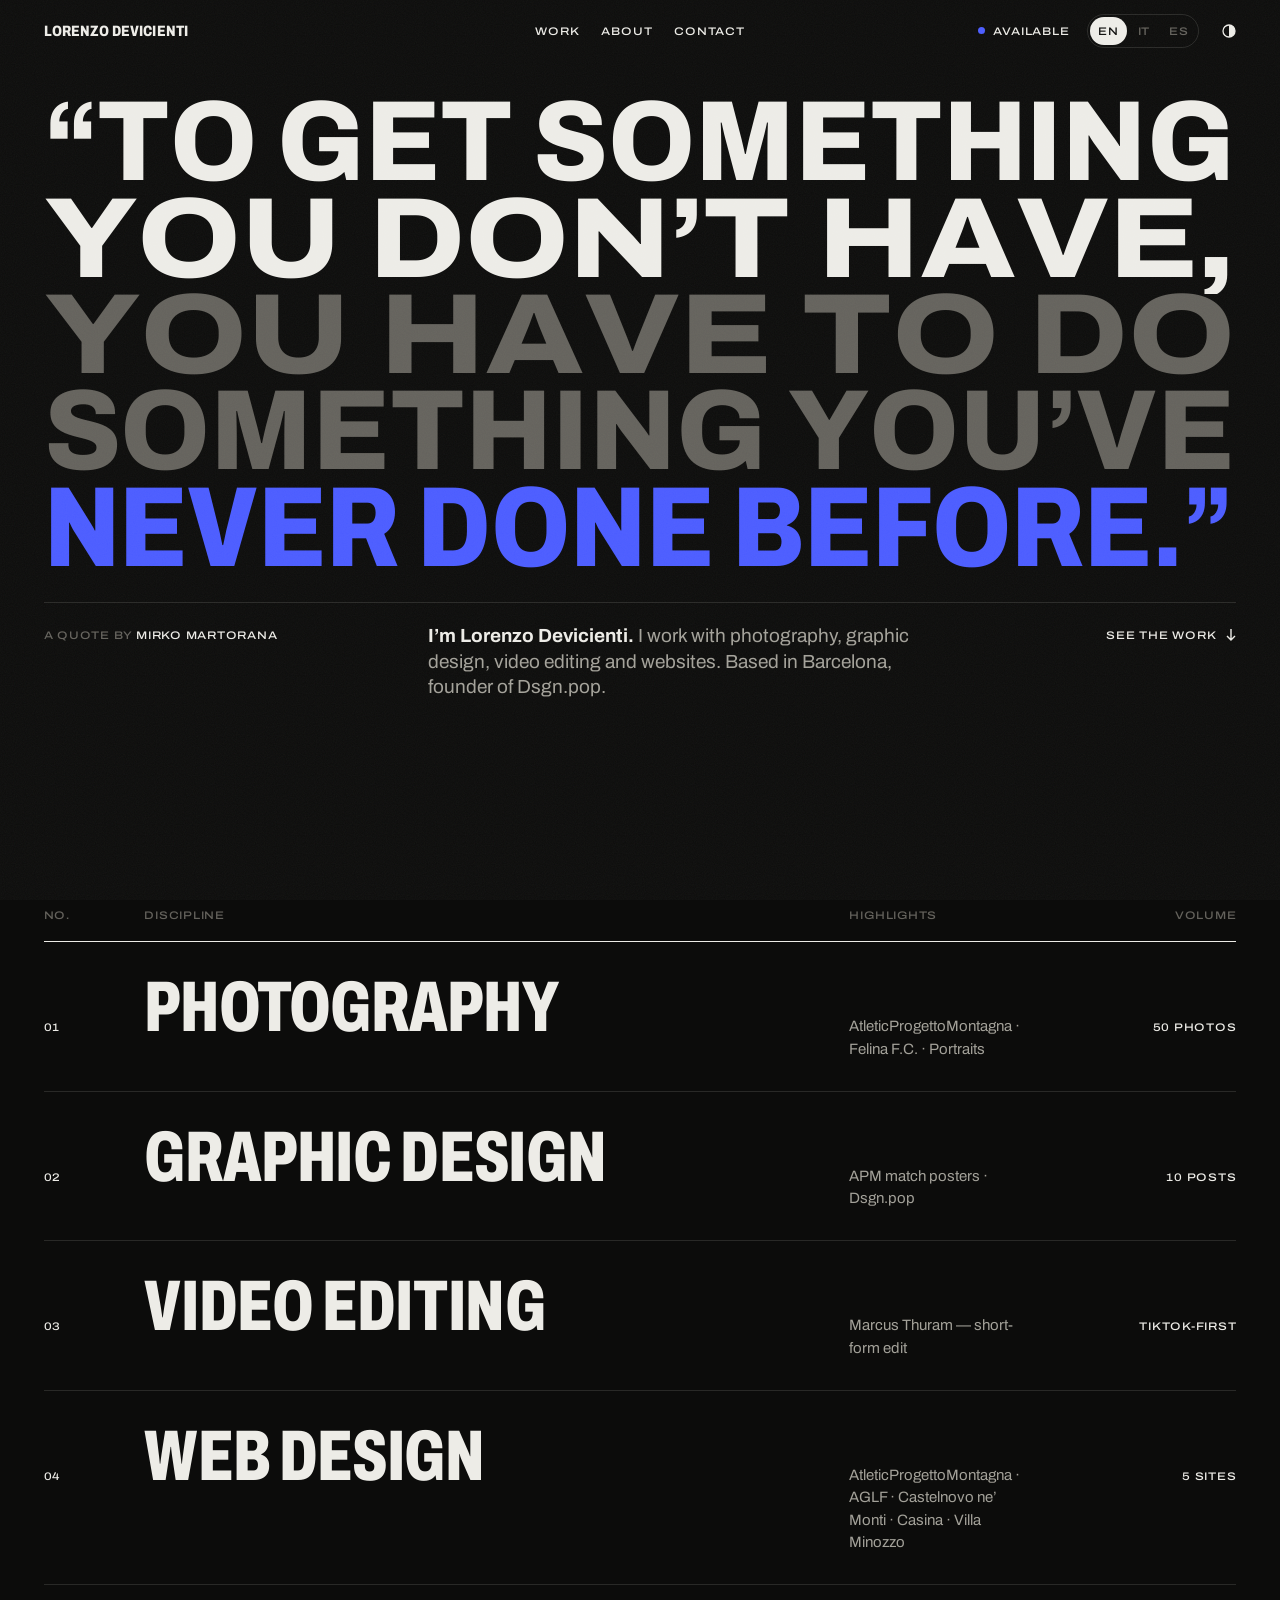
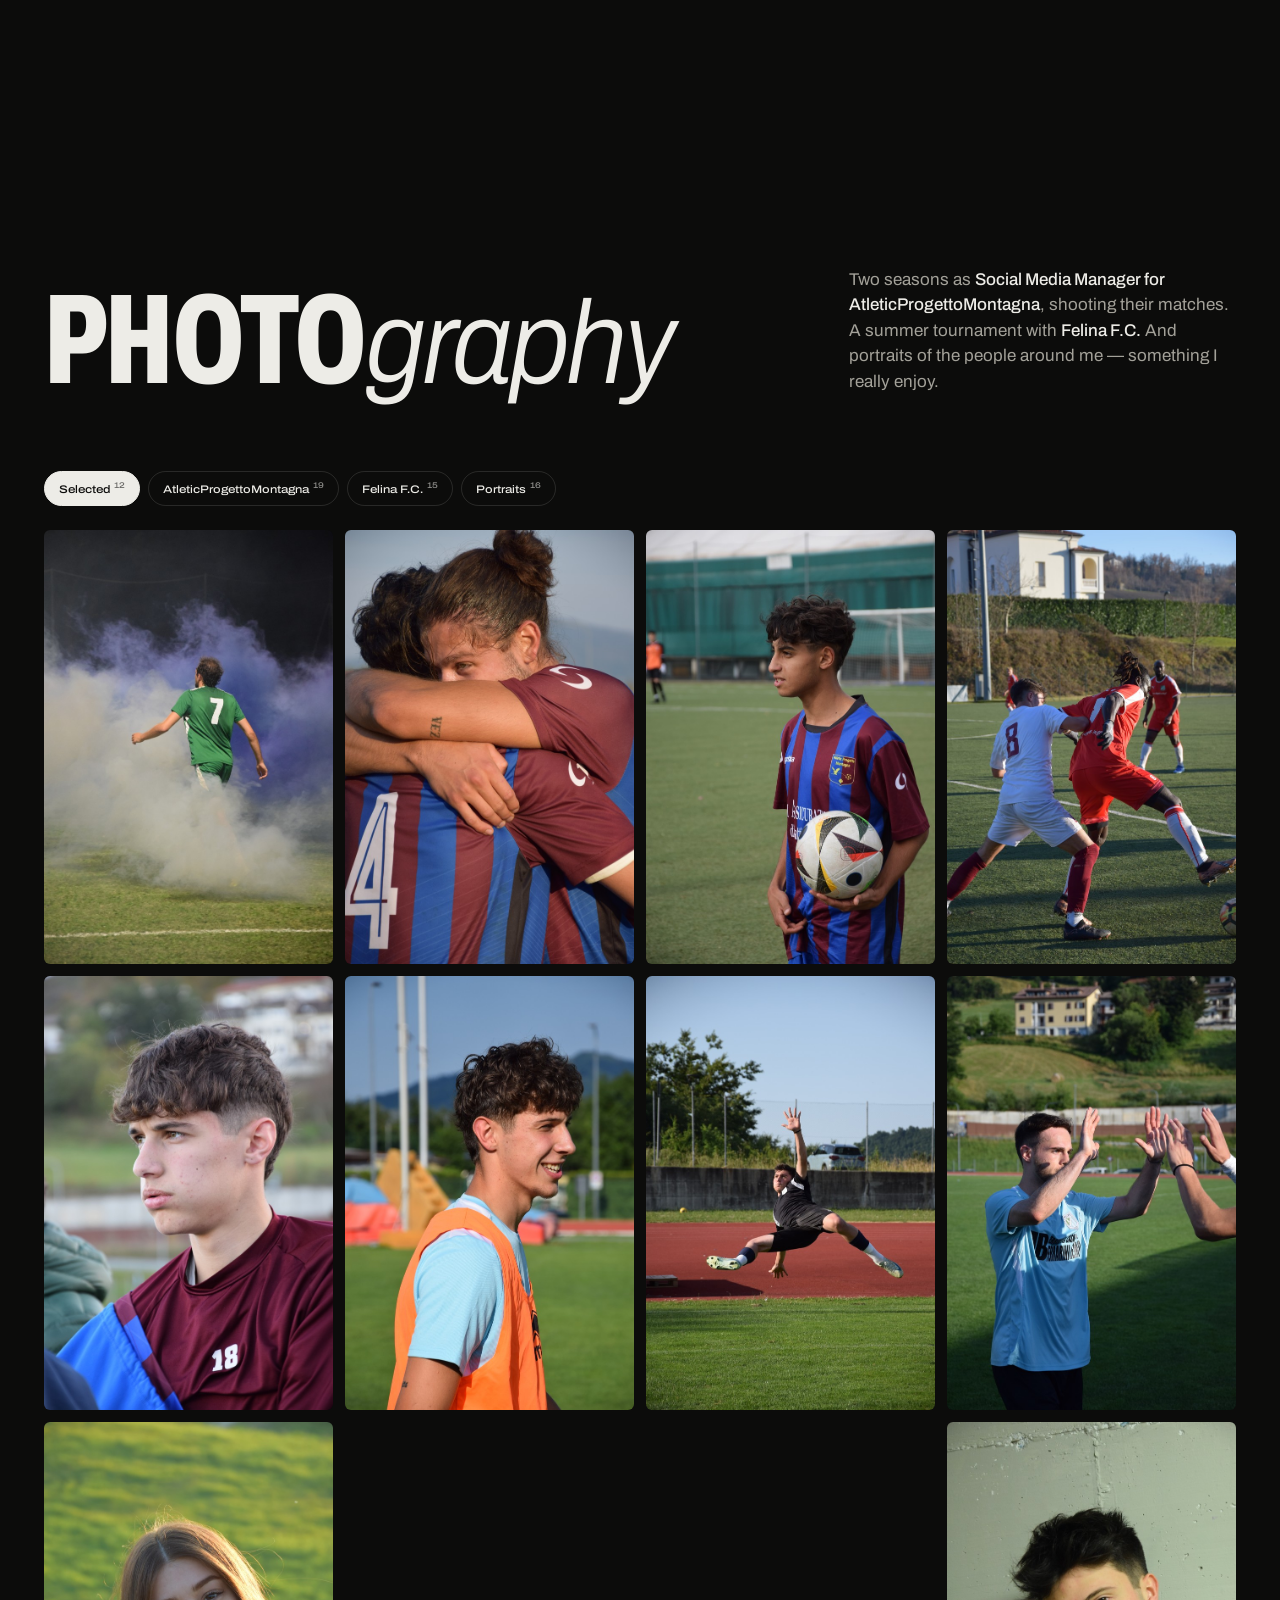
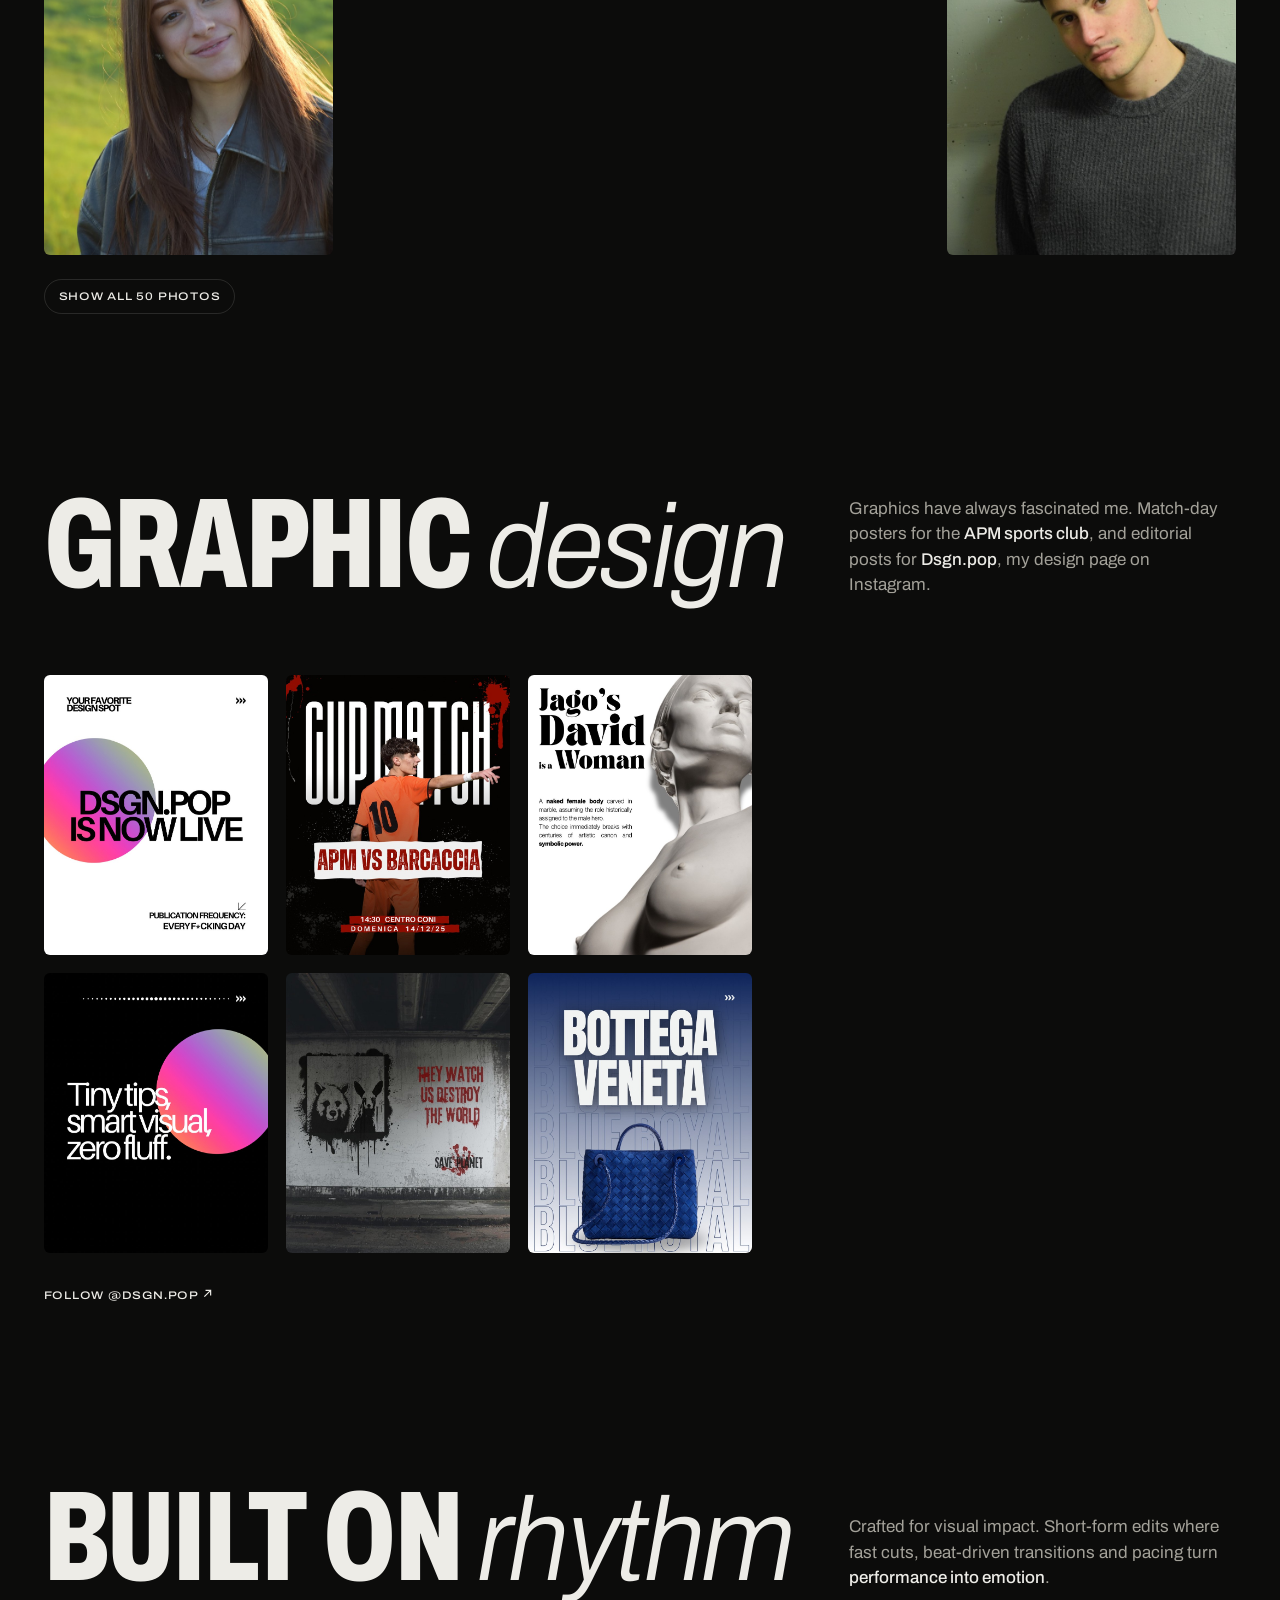
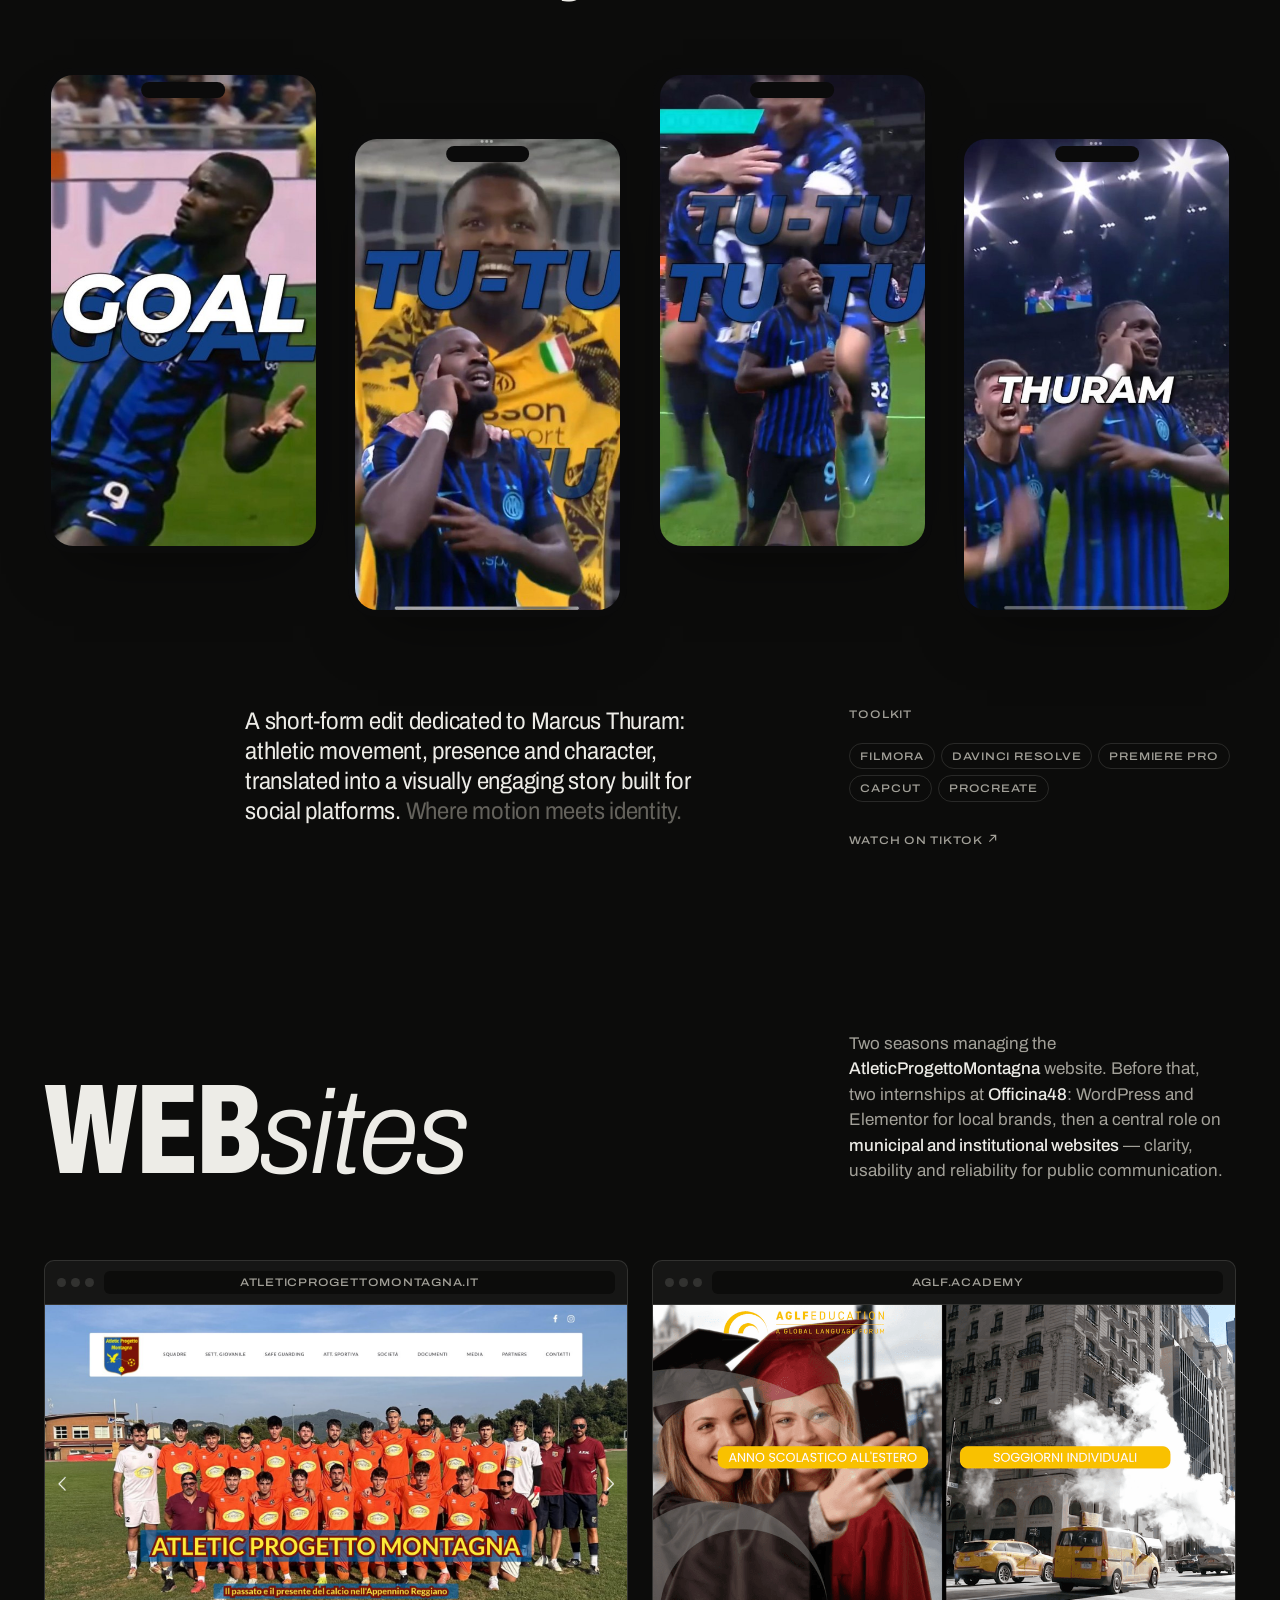
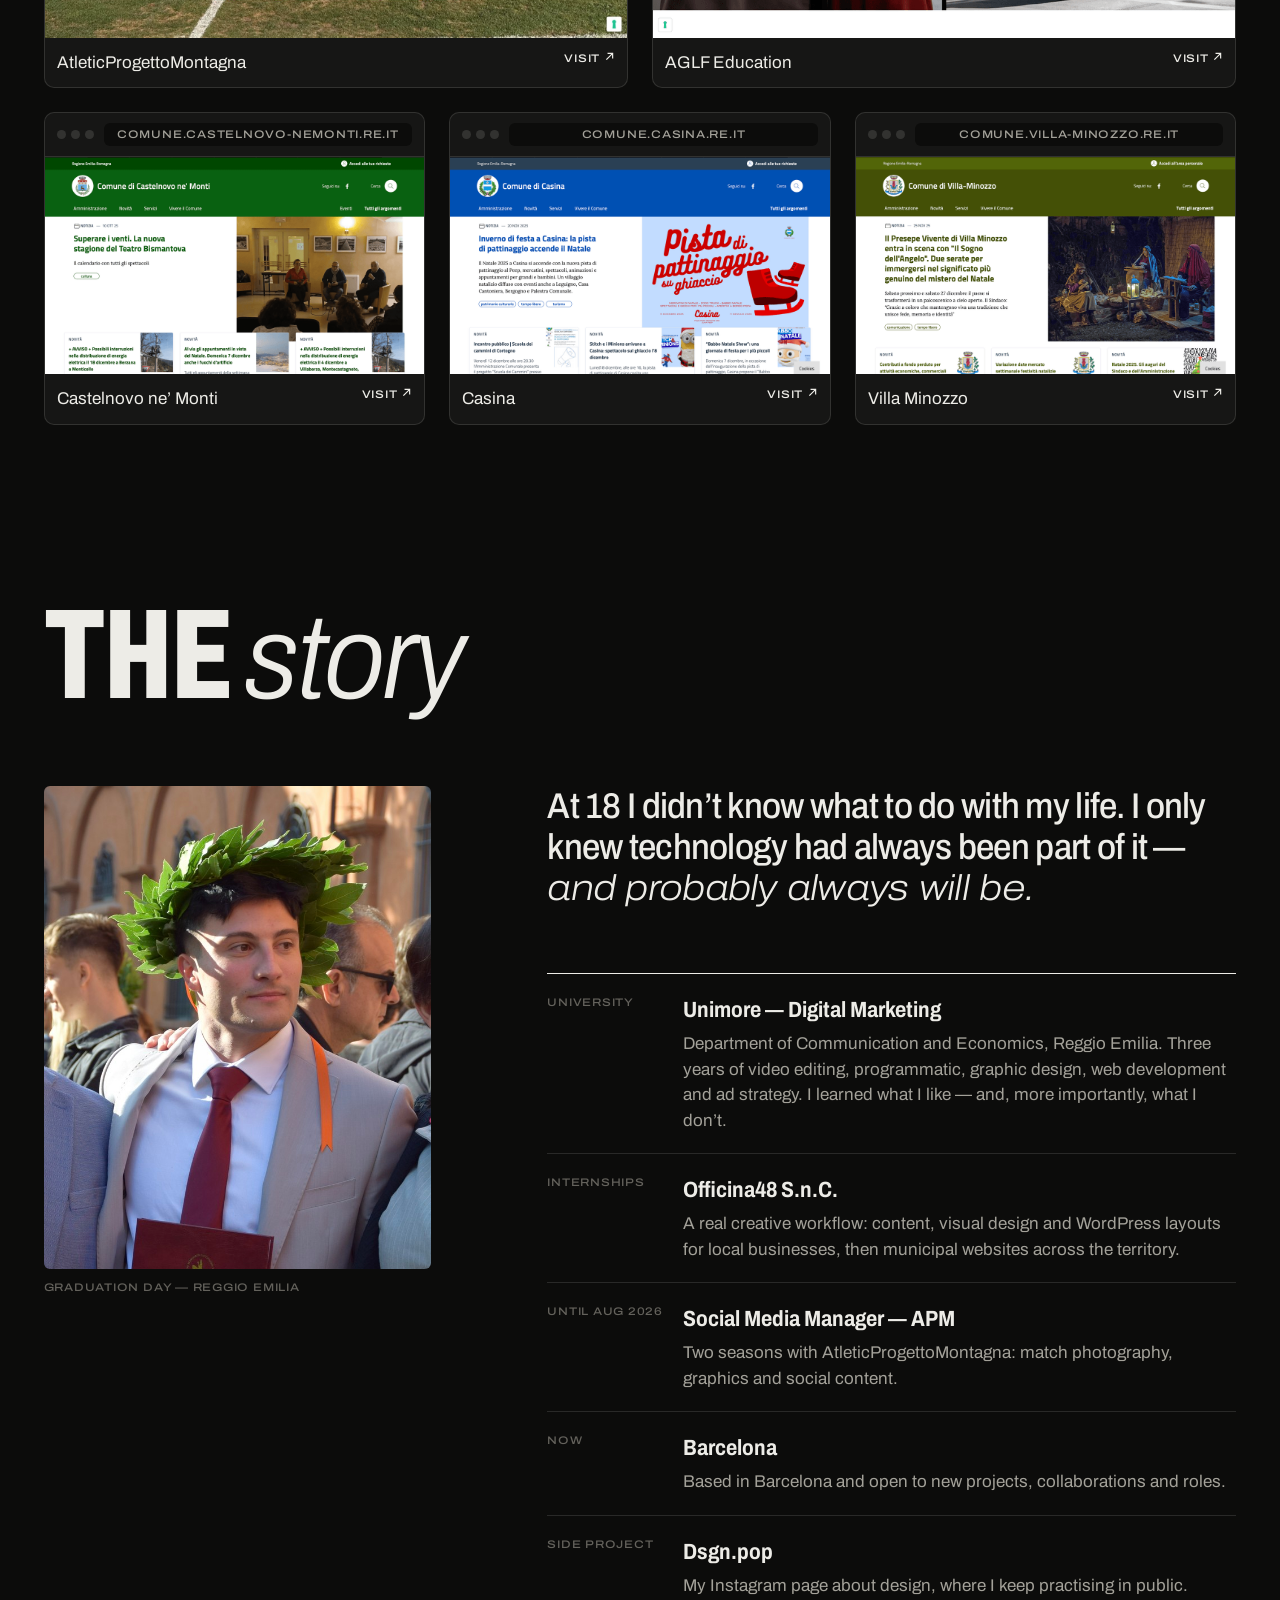
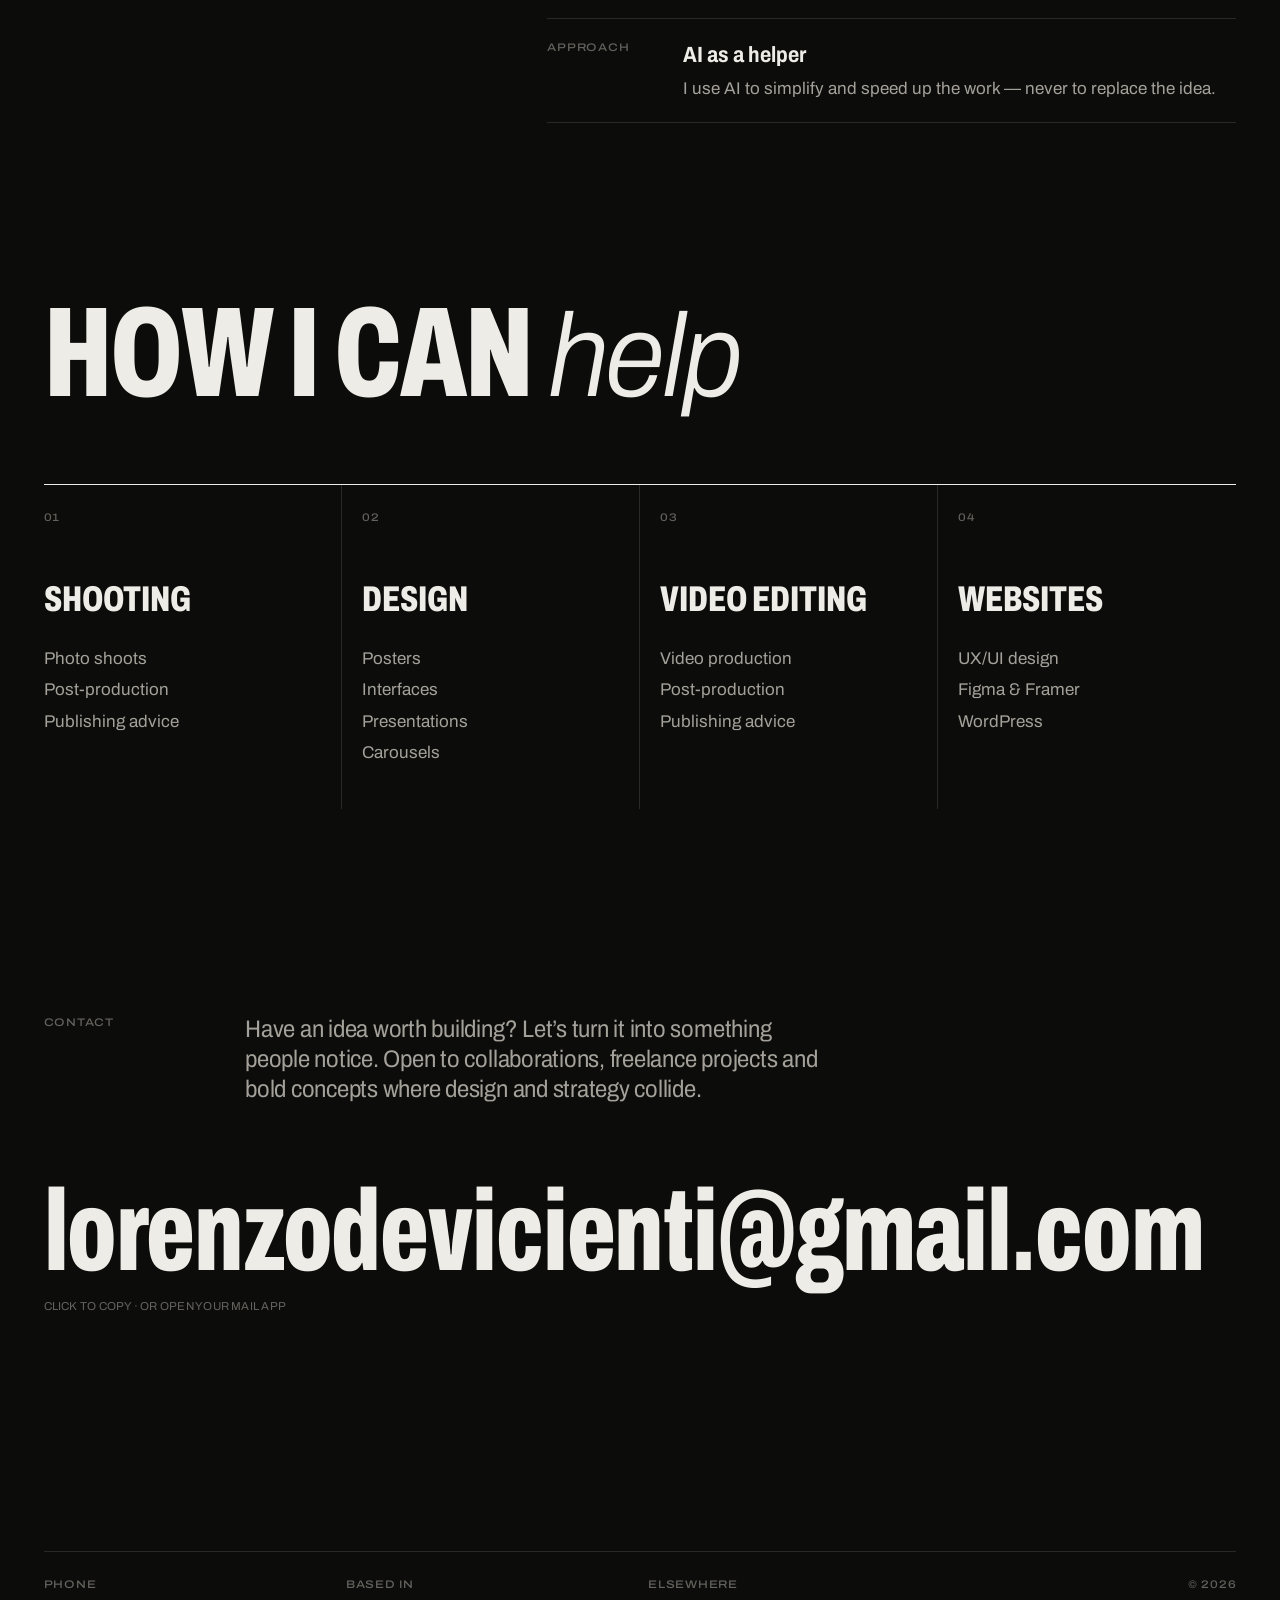
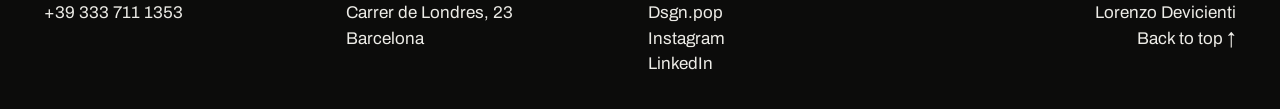
==== commit b8f04957: "Declutter: curated photos, calm poster grid, fewer labels - Photo section opens on 12 hand-picked sh" ====
--- a/index.html
+++ b/index.html
@@ -32,7 +32,6 @@
     <a href="#index">Work</a><a href="#about">About</a><a href="#contact">Contact</a>
   </nav>
   <div class="bar__meta mono">
-    <span>BCN <span data-clock>--:--</span></span>
     <span><span class="dot" aria-hidden="true"></span>Available</span>
     <nav class="lang" aria-label="Language"><a href="./" hreflang="en" lang="en" title="English" aria-current="true">EN</a><a href="it/" hreflang="it" lang="it" title="Italiano">IT</a><a href="es/" hreflang="es" lang="es" title="Español">ES</a></nav>
     <button class="bar__theme mono" type="button" data-theme-toggle aria-label="Switch to light theme"><svg width="14" height="14" viewBox="0 0 14 14" aria-hidden="true"><circle cx="7" cy="7" r="6" fill="none" stroke="currentColor" stroke-width="1.3"/><path d="M7 1a6 6 0 0 1 0 12z" fill="currentColor"/></svg></button>
@@ -95,7 +94,6 @@
 
   <section class="chapter" id="photo" aria-labelledby="photo-title">
     <header class="chapter__head rv">
-      <p class="chapter__n mono">01 — Photography</p>
       <h2 class="chapter__title" id="photo-title">Photo<span class="serif">graphy</span></h2>
       <p class="chapter__lede">Two seasons as <strong>Social Media Manager for AtleticProgettoMontagna</strong>, shooting their matches. A summer tournament with <strong>Felina F.C.</strong> And portraits of the people around me — something I really enjoy.</p>
     </header>
@@ -106,51 +104,51 @@
       <button class="chip" data-filter="portraits" aria-pressed="false">Portraits<sup>16</sup></button>
     </div>
     <div class="gallery">
-        <figure data-series="apm" data-pick="1" tabindex="0"><img src="assets/img/bvqRJ93u7xq963mejcVIYYrbkQ.jpg" alt="AtleticProgettoMontagna — photo 1" width="701" height="1024" loading="lazy" decoding="async"><figcaption class="mono">AtleticProgettoMontagna</figcaption></figure>
-        <figure data-series="apm" data-pick="1" tabindex="0"><img src="assets/img/VYCmOlJEfKsJrT64WwgblFS0bRo.jpg" alt="AtleticProgettoMontagna — photo 2" width="683" height="1024" loading="lazy" decoding="async"><figcaption class="mono">AtleticProgettoMontagna</figcaption></figure>
-        <figure data-series="apm" data-pick="1" tabindex="0"><img src="assets/img/s4PfRLGwhx5XBLo5GjPt0Pc6xt8.jpg" alt="AtleticProgettoMontagna — photo 3" width="636" height="1024" loading="lazy" decoding="async"><figcaption class="mono">AtleticProgettoMontagna</figcaption></figure>
-        <figure data-series="apm" data-pick="1" tabindex="0"><img src="assets/img/xI3OAFQQiUtmQUKlNnTGipWsn9w.jpg" alt="AtleticProgettoMontagna — photo 4" width="658" height="1024" loading="lazy" decoding="async"><figcaption class="mono">AtleticProgettoMontagna</figcaption></figure>
+        <figure data-series="felina" data-pick="1" tabindex="0"><img src="assets/img/6fBj17zaMwa7RxseziaWEU474.jpg" alt="Felina F.C. — photo 4" width="683" height="1024" loading="lazy" decoding="async"><figcaption class="mono">Felina F.C.</figcaption></figure>
+        <figure data-series="apm" data-pick="1" tabindex="0"><img src="assets/img/FcLfpHtsbJPp8jdbuigGwRnVPko.jpg" alt="AtleticProgettoMontagna — photo 6" width="683" height="1024" loading="lazy" decoding="async"><figcaption class="mono">AtleticProgettoMontagna</figcaption></figure>
+        <figure data-series="portraits" data-pick="1" tabindex="0"><img src="assets/img/AusNVAGb5uFXEwEf2JIXsk5Nj90.jpg" alt="Portraits — photo 1" width="683" height="1024" loading="lazy" decoding="async"><figcaption class="mono">Portraits</figcaption></figure>
+        <figure data-series="apm" data-pick="1" tabindex="0"><img src="assets/img/RuSgDBYhIHaw12oly2AP74kYsFE.jpg" alt="AtleticProgettoMontagna — photo 7" width="683" height="1024" loading="lazy" decoding="async"><figcaption class="mono">AtleticProgettoMontagna</figcaption></figure>
+        <figure data-series="felina" data-pick="1" tabindex="0"><img src="assets/img/nPoLp6cwEOBppzmMoVZIzKC4KiU.jpg" alt="Felina F.C. — photo 2" width="683" height="1024" loading="lazy" decoding="async"><figcaption class="mono">Felina F.C.</figcaption></figure>
+        <figure data-series="portraits" data-pick="1" tabindex="0"><img src="assets/img/SbxntRZnTX4uV2RfLePbaVRD08s.jpg" alt="Portraits — photo 6" width="683" height="1024" loading="lazy" decoding="async"><figcaption class="mono">Portraits</figcaption></figure>
+        <figure data-series="apm" data-pick="1" tabindex="0"><img src="assets/img/uUdWxz5QYfY6dfYP0lmHK5zYL0.jpg" alt="AtleticProgettoMontagna — photo 11" width="683" height="1024" loading="lazy" decoding="async"><figcaption class="mono">AtleticProgettoMontagna</figcaption></figure>
+        <figure data-series="felina" data-pick="1" tabindex="0"><img src="assets/img/Qj9CLRh7ycOmwOgLQtfN2WmURDg.jpg" alt="Felina F.C. — photo 9" width="683" height="1024" loading="lazy" decoding="async"><figcaption class="mono">Felina F.C.</figcaption></figure>
+        <figure data-series="portraits" data-pick="1" tabindex="0"><img src="assets/img/WOUz52KrQMLG4CWbRkoxtRhc0.jpg" alt="Portraits — photo 11" width="683" height="1024" loading="lazy" decoding="async"><figcaption class="mono">Portraits</figcaption></figure>
+        <figure data-series="apm" data-pick="1" tabindex="0"><img src="assets/img/BkpBZQdYfFiUFGwlvuUmCUlPLs.jpg" alt="AtleticProgettoMontagna — photo 17" width="683" height="1024" loading="lazy" decoding="async"><figcaption class="mono">AtleticProgettoMontagna</figcaption></figure>
+        <figure data-series="felina" data-pick="1" tabindex="0"><img src="assets/img/fMpP6RPW21snJr9sE1zEwDLcyzM.jpg" alt="Felina F.C. — photo 7" width="683" height="1024" loading="lazy" decoding="async"><figcaption class="mono">Felina F.C.</figcaption></figure>
+        <figure data-series="portraits" data-pick="1" tabindex="0"><img src="assets/img/ne73Ra6lF0WE50E0T7vrylgxI8.jpg" alt="Portraits — photo 5" width="683" height="1024" loading="lazy" decoding="async"><figcaption class="mono">Portraits</figcaption></figure>
+        <figure data-series="apm" data-pick="0" tabindex="0"><img src="assets/img/bvqRJ93u7xq963mejcVIYYrbkQ.jpg" alt="AtleticProgettoMontagna — photo 1" width="701" height="1024" loading="lazy" decoding="async"><figcaption class="mono">AtleticProgettoMontagna</figcaption></figure>
+        <figure data-series="apm" data-pick="0" tabindex="0"><img src="assets/img/VYCmOlJEfKsJrT64WwgblFS0bRo.jpg" alt="AtleticProgettoMontagna — photo 2" width="683" height="1024" loading="lazy" decoding="async"><figcaption class="mono">AtleticProgettoMontagna</figcaption></figure>
+        <figure data-series="apm" data-pick="0" tabindex="0"><img src="assets/img/s4PfRLGwhx5XBLo5GjPt0Pc6xt8.jpg" alt="AtleticProgettoMontagna — photo 3" width="636" height="1024" loading="lazy" decoding="async"><figcaption class="mono">AtleticProgettoMontagna</figcaption></figure>
+        <figure data-series="apm" data-pick="0" tabindex="0"><img src="assets/img/xI3OAFQQiUtmQUKlNnTGipWsn9w.jpg" alt="AtleticProgettoMontagna — photo 4" width="658" height="1024" loading="lazy" decoding="async"><figcaption class="mono">AtleticProgettoMontagna</figcaption></figure>
         <figure data-series="apm" data-pick="0" tabindex="0"><img src="assets/img/LnxemSQuETHjhwmRGtZLN9I3UA.jpg" alt="AtleticProgettoMontagna — photo 5" width="680" height="1024" loading="lazy" decoding="async"><figcaption class="mono">AtleticProgettoMontagna</figcaption></figure>
-        <figure data-series="apm" data-pick="0" tabindex="0"><img src="assets/img/FcLfpHtsbJPp8jdbuigGwRnVPko.jpg" alt="AtleticProgettoMontagna — photo 6" width="683" height="1024" loading="lazy" decoding="async"><figcaption class="mono">AtleticProgettoMontagna</figcaption></figure>
-        <figure data-series="apm" data-pick="0" tabindex="0"><img src="assets/img/RuSgDBYhIHaw12oly2AP74kYsFE.jpg" alt="AtleticProgettoMontagna — photo 7" width="683" height="1024" loading="lazy" decoding="async"><figcaption class="mono">AtleticProgettoMontagna</figcaption></figure>
         <figure data-series="apm" data-pick="0" tabindex="0"><img src="assets/img/rmQJQxmoYeUbl0EhX2FesCeBEI4.jpg" alt="AtleticProgettoMontagna — photo 8" width="639" height="1024" loading="lazy" decoding="async"><figcaption class="mono">AtleticProgettoMontagna</figcaption></figure>
         <figure data-series="apm" data-pick="0" tabindex="0"><img src="assets/img/zHvepzNq4BnzDoGMGCjYmtjBUog.jpg" alt="AtleticProgettoMontagna — photo 9" width="683" height="1024" loading="lazy" decoding="async"><figcaption class="mono">AtleticProgettoMontagna</figcaption></figure>
         <figure data-series="apm" data-pick="0" tabindex="0"><img src="assets/img/fu0bbY0WxeMDTpL8WMBikokXhQ.jpg" alt="AtleticProgettoMontagna — photo 10" width="683" height="1024" loading="lazy" decoding="async"><figcaption class="mono">AtleticProgettoMontagna</figcaption></figure>
-        <figure data-series="apm" data-pick="0" tabindex="0"><img src="assets/img/uUdWxz5QYfY6dfYP0lmHK5zYL0.jpg" alt="AtleticProgettoMontagna — photo 11" width="683" height="1024" loading="lazy" decoding="async"><figcaption class="mono">AtleticProgettoMontagna</figcaption></figure>
         <figure data-series="apm" data-pick="0" tabindex="0"><img src="assets/img/O4gI7QxmeBNGidqQEFTjXHoxRE.jpg" alt="AtleticProgettoMontagna — photo 12" width="650" height="1024" loading="lazy" decoding="async"><figcaption class="mono">AtleticProgettoMontagna</figcaption></figure>
         <figure data-series="apm" data-pick="0" tabindex="0"><img src="assets/img/axpCfyaPeNH4HIGMlqe1U5aOfeM.jpg" alt="AtleticProgettoMontagna — photo 13" width="713" height="1024" loading="lazy" decoding="async"><figcaption class="mono">AtleticProgettoMontagna</figcaption></figure>
         <figure data-series="apm" data-pick="0" tabindex="0"><img src="assets/img/DIsjEmri9u82BgBE8LUjH4BCyw.jpg" alt="AtleticProgettoMontagna — photo 14" width="589" height="1024" loading="lazy" decoding="async"><figcaption class="mono">AtleticProgettoMontagna</figcaption></figure>
         <figure data-series="apm" data-pick="0" tabindex="0"><img src="assets/img/Wi7zMwrRYTiTFG7V5sexU4GcpA.jpg" alt="AtleticProgettoMontagna — photo 15" width="683" height="1024" loading="lazy" decoding="async"><figcaption class="mono">AtleticProgettoMontagna</figcaption></figure>
         <figure data-series="apm" data-pick="0" tabindex="0"><img src="assets/img/L2S4VwNoy72qdRS8FPBR2iCwkaY.jpg" alt="AtleticProgettoMontagna — photo 16" width="683" height="1024" loading="lazy" decoding="async"><figcaption class="mono">AtleticProgettoMontagna</figcaption></figure>
-        <figure data-series="apm" data-pick="0" tabindex="0"><img src="assets/img/BkpBZQdYfFiUFGwlvuUmCUlPLs.jpg" alt="AtleticProgettoMontagna — photo 17" width="683" height="1024" loading="lazy" decoding="async"><figcaption class="mono">AtleticProgettoMontagna</figcaption></figure>
         <figure data-series="apm" data-pick="0" tabindex="0"><img src="assets/img/sxsVodTjiCmawAfFwKfPjAyxRTE.jpg" alt="AtleticProgettoMontagna — photo 18" width="683" height="1024" loading="lazy" decoding="async"><figcaption class="mono">AtleticProgettoMontagna</figcaption></figure>
         <figure data-series="apm" data-pick="0" tabindex="0"><img src="assets/img/gT2aD3sXHqG7Us2sXseg1zVCeo.jpg" alt="AtleticProgettoMontagna — photo 19" width="683" height="1024" loading="lazy" decoding="async"><figcaption class="mono">AtleticProgettoMontagna</figcaption></figure>
-        <figure data-series="felina" data-pick="1" tabindex="0"><img src="assets/img/MHoNQT3LotdAk2hjhufMr8pLNwQ.jpg" alt="Felina F.C. — photo 1" width="678" height="1024" loading="lazy" decoding="async"><figcaption class="mono">Felina F.C.</figcaption></figure>
-        <figure data-series="felina" data-pick="1" tabindex="0"><img src="assets/img/nPoLp6cwEOBppzmMoVZIzKC4KiU.jpg" alt="Felina F.C. — photo 2" width="683" height="1024" loading="lazy" decoding="async"><figcaption class="mono">Felina F.C.</figcaption></figure>
-        <figure data-series="felina" data-pick="1" tabindex="0"><img src="assets/img/Lbc11yQr9zYYbW7Z2RobaUzbdhU.jpg" alt="Felina F.C. — photo 3" width="683" height="1024" loading="lazy" decoding="async"><figcaption class="mono">Felina F.C.</figcaption></figure>
-        <figure data-series="felina" data-pick="1" tabindex="0"><img src="assets/img/6fBj17zaMwa7RxseziaWEU474.jpg" alt="Felina F.C. — photo 4" width="683" height="1024" loading="lazy" decoding="async"><figcaption class="mono">Felina F.C.</figcaption></figure>
+        <figure data-series="felina" data-pick="0" tabindex="0"><img src="assets/img/MHoNQT3LotdAk2hjhufMr8pLNwQ.jpg" alt="Felina F.C. — photo 1" width="678" height="1024" loading="lazy" decoding="async"><figcaption class="mono">Felina F.C.</figcaption></figure>
+        <figure data-series="felina" data-pick="0" tabindex="0"><img src="assets/img/Lbc11yQr9zYYbW7Z2RobaUzbdhU.jpg" alt="Felina F.C. — photo 3" width="683" height="1024" loading="lazy" decoding="async"><figcaption class="mono">Felina F.C.</figcaption></figure>
         <figure data-series="felina" data-pick="0" tabindex="0"><img src="assets/img/DxAbxiEvuwM8hRX3kC6XNPjY.jpg" alt="Felina F.C. — photo 5" width="683" height="1024" loading="lazy" decoding="async"><figcaption class="mono">Felina F.C.</figcaption></figure>
         <figure data-series="felina" data-pick="0" tabindex="0"><img src="assets/img/12ouQ426WB8RJHmWIbn8aouKYUE.jpg" alt="Felina F.C. — photo 6" width="683" height="1024" loading="lazy" decoding="async"><figcaption class="mono">Felina F.C.</figcaption></figure>
-        <figure data-series="felina" data-pick="0" tabindex="0"><img src="assets/img/fMpP6RPW21snJr9sE1zEwDLcyzM.jpg" alt="Felina F.C. — photo 7" width="683" height="1024" loading="lazy" decoding="async"><figcaption class="mono">Felina F.C.</figcaption></figure>
         <figure data-series="felina" data-pick="0" tabindex="0"><img src="assets/img/9j9NDzleYJglPDrpDRWruulsKY.jpg" alt="Felina F.C. — photo 8" width="683" height="1024" loading="lazy" decoding="async"><figcaption class="mono">Felina F.C.</figcaption></figure>
-        <figure data-series="felina" data-pick="0" tabindex="0"><img src="assets/img/Qj9CLRh7ycOmwOgLQtfN2WmURDg.jpg" alt="Felina F.C. — photo 9" width="683" height="1024" loading="lazy" decoding="async"><figcaption class="mono">Felina F.C.</figcaption></figure>
         <figure data-series="felina" data-pick="0" tabindex="0"><img src="assets/img/T1zxechjSW8BguZKFmcLvQpZI.jpg" alt="Felina F.C. — photo 10" width="693" height="1024" loading="lazy" decoding="async"><figcaption class="mono">Felina F.C.</figcaption></figure>
         <figure data-series="felina" data-pick="0" tabindex="0"><img src="assets/img/eCodcDkCv66hDuaGWm7V1hk8XWU.jpg" alt="Felina F.C. — photo 11" width="683" height="1024" loading="lazy" decoding="async"><figcaption class="mono">Felina F.C.</figcaption></figure>
         <figure data-series="felina" data-pick="0" tabindex="0"><img src="assets/img/q389Cvh0wKuddCe6d7uSSZ1bnIw.jpg" alt="Felina F.C. — photo 12" width="683" height="1024" loading="lazy" decoding="async"><figcaption class="mono">Felina F.C.</figcaption></figure>
         <figure data-series="felina" data-pick="0" tabindex="0"><img src="assets/img/FP1dnqI44CXoYAgYTOG3he82EY.jpg" alt="Felina F.C. — photo 13" width="683" height="1024" loading="lazy" decoding="async"><figcaption class="mono">Felina F.C.</figcaption></figure>
         <figure data-series="felina" data-pick="0" tabindex="0"><img src="assets/img/rjUvp98LSD5IDB3aIBgUdVh23pU.jpg" alt="Felina F.C. — photo 14" width="683" height="1024" loading="lazy" decoding="async"><figcaption class="mono">Felina F.C.</figcaption></figure>
         <figure data-series="felina" data-pick="0" tabindex="0"><img src="assets/img/Cx9sWtrVruGQqGnvxMOxSlc7qU.jpg" alt="Felina F.C. — photo 15" width="683" height="1024" loading="lazy" decoding="async"><figcaption class="mono">Felina F.C.</figcaption></figure>
-        <figure data-series="portraits" data-pick="1" tabindex="0"><img src="assets/img/AusNVAGb5uFXEwEf2JIXsk5Nj90.jpg" alt="Portraits — photo 1" width="683" height="1024" loading="lazy" decoding="async"><figcaption class="mono">Portraits</figcaption></figure>
-        <figure data-series="portraits" data-pick="1" tabindex="0"><img src="assets/img/hherYNXypWIo2I1Nqfd8CFZeQ4.jpg" alt="Portraits — photo 2" width="683" height="1024" loading="lazy" decoding="async"><figcaption class="mono">Portraits</figcaption></figure>
-        <figure data-series="portraits" data-pick="1" tabindex="0"><img src="assets/img/a46b6R4v5pVAeO3zY8DCwhwogU.jpg" alt="Portraits — photo 3" width="1024" height="683" loading="lazy" decoding="async"><figcaption class="mono">Portraits</figcaption></figure>
-        <figure data-series="portraits" data-pick="1" tabindex="0"><img src="assets/img/QvaPnrYl9gNauPPFQp02fFBP4s.jpg" alt="Portraits — photo 4" width="683" height="1024" loading="lazy" decoding="async"><figcaption class="mono">Portraits</figcaption></figure>
-        <figure data-series="portraits" data-pick="0" tabindex="0"><img src="assets/img/ne73Ra6lF0WE50E0T7vrylgxI8.jpg" alt="Portraits — photo 5" width="683" height="1024" loading="lazy" decoding="async"><figcaption class="mono">Portraits</figcaption></figure>
-        <figure data-series="portraits" data-pick="0" tabindex="0"><img src="assets/img/SbxntRZnTX4uV2RfLePbaVRD08s.jpg" alt="Portraits — photo 6" width="683" height="1024" loading="lazy" decoding="async"><figcaption class="mono">Portraits</figcaption></figure>
+        <figure data-series="portraits" data-pick="0" tabindex="0"><img src="assets/img/hherYNXypWIo2I1Nqfd8CFZeQ4.jpg" alt="Portraits — photo 2" width="683" height="1024" loading="lazy" decoding="async"><figcaption class="mono">Portraits</figcaption></figure>
+        <figure data-series="portraits" data-pick="0" tabindex="0"><img src="assets/img/a46b6R4v5pVAeO3zY8DCwhwogU.jpg" alt="Portraits — photo 3" width="1024" height="683" loading="lazy" decoding="async"><figcaption class="mono">Portraits</figcaption></figure>
+        <figure data-series="portraits" data-pick="0" tabindex="0"><img src="assets/img/QvaPnrYl9gNauPPFQp02fFBP4s.jpg" alt="Portraits — photo 4" width="683" height="1024" loading="lazy" decoding="async"><figcaption class="mono">Portraits</figcaption></figure>
         <figure data-series="portraits" data-pick="0" tabindex="0"><img src="assets/img/fYcYbK6mgvccrAs7SlmTRU67o0.jpg" alt="Portraits — photo 7" width="683" height="1024" loading="lazy" decoding="async"><figcaption class="mono">Portraits</figcaption></figure>
         <figure data-series="portraits" data-pick="0" tabindex="0"><img src="assets/img/bj0UqJOYZflFQa15xQ5jiIwZpHY.jpg" alt="Portraits — photo 8" width="683" height="1024" loading="lazy" decoding="async"><figcaption class="mono">Portraits</figcaption></figure>
         <figure data-series="portraits" data-pick="0" tabindex="0"><img src="assets/img/E2PjphVoMeH4beYCrIM7nA7Y8M.jpg" alt="Portraits — photo 9" width="1024" height="838" loading="lazy" decoding="async"><figcaption class="mono">Portraits</figcaption></figure>
         <figure data-series="portraits" data-pick="0" tabindex="0"><img src="assets/img/bFPQe3XTmDpPe4bnyjTu0GiWNQ.jpg" alt="Portraits — photo 10" width="683" height="1024" loading="lazy" decoding="async"><figcaption class="mono">Portraits</figcaption></figure>
-        <figure data-series="portraits" data-pick="0" tabindex="0"><img src="assets/img/WOUz52KrQMLG4CWbRkoxtRhc0.jpg" alt="Portraits — photo 11" width="683" height="1024" loading="lazy" decoding="async"><figcaption class="mono">Portraits</figcaption></figure>
         <figure data-series="portraits" data-pick="0" tabindex="0"><img src="assets/img/LnuEEbE0BNSKj0NTUljJqEsLz8.jpg" alt="Portraits — photo 12" width="683" height="1024" loading="lazy" decoding="async"><figcaption class="mono">Portraits</figcaption></figure>
         <figure data-series="portraits" data-pick="0" tabindex="0"><img src="assets/img/OE5uXNYq9LSix9vycwcqCOUz0rA.jpg" alt="Portraits — photo 13" width="683" height="1024" loading="lazy" decoding="async"><figcaption class="mono">Portraits</figcaption></figure>
         <figure data-series="portraits" data-pick="0" tabindex="0"><img src="assets/img/Yamxt3lYyBB9QBnwnCBTKRmVE8.jpg" alt="Portraits — photo 14" width="683" height="1024" loading="lazy" decoding="async"><figcaption class="mono">Portraits</figcaption></figure>
@@ -160,38 +158,28 @@
     <button class="chip mono gallery__more" type="button">Show all 50 photos</button>
   </section>
 
-  <section class="chapter" id="graphics" aria-labelledby="graphics-title" style="padding-bottom:0">
-    <header class="chapter__head rv">
-      <p class="chapter__n mono">02 — Graphic design</p>
+  <section class="chapter" id="graphics" aria-labelledby="graphics-title">
+    <header class="chapter__head rv">
       <h2 class="chapter__title" id="graphics-title">Graphic <span class="serif">design</span></h2>
       <p class="chapter__lede">Graphics have always fascinated me. Match-day posters for the <strong>APM sports club</strong>, and editorial posts for <strong>Dsgn.pop</strong>, my design page on Instagram.</p>
     </header>
-  </section>
-  <section class="pin" aria-label="Graphic posts">
-    <div class="pin__sticky">
-      <div class="pin__track">
-        <div class="poster poster--intro">
-          <p class="mono dim">Scroll →</p>
-          <p>Posters, carousels and editorial posts — <span class="serif">published every day</span> on Dsgn.pop.<br><br><a class="mono ulink" href="https://www.instagram.com/dsgn.pop/" target="_blank" rel="noopener">Follow @dsgn.pop <svg width="11" height="11" viewBox="0 0 14 14" aria-hidden="true"><path d="M3 11 11 3M4.5 3H11v6.5" fill="none" stroke="currentColor" stroke-width="1.5"/></svg></a></p>
-        </div>
-        <figure class="poster"><img src="assets/img/lUQJSwh5xa32MF5LCdeof2Pbtao.jpg" alt="Graphic post 01" width="819" height="1024" loading="lazy" decoding="async"><p class="mono"><span>01</span><span class="dim">/ 10</span></p></figure>
-        <figure class="poster"><img src="assets/img/FMlmTS3fKgiNHw4f56WnoXGihiM.jpg" alt="Graphic post 02" width="819" height="1024" loading="lazy" decoding="async"><p class="mono"><span>02</span><span class="dim">/ 10</span></p></figure>
-        <figure class="poster"><img src="assets/img/E8SIZG17dQj7fOpEnTj0V3Vo8.jpeg" alt="Graphic post 03" width="819" height="1024" loading="lazy" decoding="async"><p class="mono"><span>03</span><span class="dim">/ 10</span></p></figure>
-        <figure class="poster"><img src="assets/img/xinFg6CHT7Fom9gMLGvR5AFkw.jpeg" alt="Graphic post 04" width="819" height="1024" loading="lazy" decoding="async"><p class="mono"><span>04</span><span class="dim">/ 10</span></p></figure>
-        <figure class="poster"><img src="assets/img/qDEdTU587dE2XLARSixrGXRfq4Q.jpeg" alt="Graphic post 05" width="724" height="1024" loading="lazy" decoding="async"><p class="mono"><span>05</span><span class="dim">/ 10</span></p></figure>
-        <figure class="poster"><img src="assets/img/zVrQmOnfCkNDMBOKPTb2Fdwa6Oo.jpg" alt="Graphic post 06" width="819" height="1024" loading="lazy" decoding="async"><p class="mono"><span>06</span><span class="dim">/ 10</span></p></figure>
-        <figure class="poster"><img src="assets/img/L6UMZbMlH3c0jh3vgit39RLy5w.jpeg" alt="Graphic post 07" width="819" height="1024" loading="lazy" decoding="async"><p class="mono"><span>07</span><span class="dim">/ 10</span></p></figure>
-        <figure class="poster"><img src="assets/img/0bm0pgpfZf6TbKcv7PpkfMlno.jpg" alt="Graphic post 08" width="819" height="1024" loading="lazy" decoding="async"><p class="mono"><span>08</span><span class="dim">/ 10</span></p></figure>
-        <figure class="poster"><img src="assets/img/4AyhScYPXqyzbFTbRQBUmNmw.jpg" alt="Graphic post 09" width="819" height="1024" loading="lazy" decoding="async"><p class="mono"><span>09</span><span class="dim">/ 10</span></p></figure>
-        <figure class="poster"><img src="assets/img/07EljJMOKfwXasIaA4Tww9RyF0.jpg" alt="Graphic post 10" width="819" height="1024" loading="lazy" decoding="async"><p class="mono"><span>10</span><span class="dim">/ 10</span></p></figure>
-      </div>
-      <div class="pin__progress" aria-hidden="true"><span></span></div>
-    </div>
+    <div class="posters rv" aria-label="Graphic posts">
+        <figure class="poster"><img src="assets/img/lUQJSwh5xa32MF5LCdeof2Pbtao.jpg" alt="Graphic post 01" width="819" height="1024" loading="lazy" decoding="async"></figure>
+        <figure class="poster"><img src="assets/img/FMlmTS3fKgiNHw4f56WnoXGihiM.jpg" alt="Graphic post 02" width="819" height="1024" loading="lazy" decoding="async"></figure>
+        <figure class="poster"><img src="assets/img/E8SIZG17dQj7fOpEnTj0V3Vo8.jpeg" alt="Graphic post 03" width="819" height="1024" loading="lazy" decoding="async"></figure>
+        <figure class="poster"><img src="assets/img/xinFg6CHT7Fom9gMLGvR5AFkw.jpeg" alt="Graphic post 04" width="819" height="1024" loading="lazy" decoding="async"></figure>
+        <figure class="poster"><img src="assets/img/qDEdTU587dE2XLARSixrGXRfq4Q.jpeg" alt="Graphic post 05" width="724" height="1024" loading="lazy" decoding="async"></figure>
+        <figure class="poster"><img src="assets/img/zVrQmOnfCkNDMBOKPTb2Fdwa6Oo.jpg" alt="Graphic post 06" width="819" height="1024" loading="lazy" decoding="async"></figure>
+        <figure class="poster"><img src="assets/img/L6UMZbMlH3c0jh3vgit39RLy5w.jpeg" alt="Graphic post 07" width="819" height="1024" loading="lazy" decoding="async"></figure>
+        <figure class="poster"><img src="assets/img/0bm0pgpfZf6TbKcv7PpkfMlno.jpg" alt="Graphic post 08" width="819" height="1024" loading="lazy" decoding="async"></figure>
+        <figure class="poster"><img src="assets/img/4AyhScYPXqyzbFTbRQBUmNmw.jpg" alt="Graphic post 09" width="819" height="1024" loading="lazy" decoding="async"></figure>
+        <figure class="poster"><img src="assets/img/07EljJMOKfwXasIaA4Tww9RyF0.jpg" alt="Graphic post 10" width="819" height="1024" loading="lazy" decoding="async"></figure>
+    </div>
+    <p class="posters__follow"><a class="mono ulink" href="https://www.instagram.com/dsgn.pop/" target="_blank" rel="noopener">Follow @dsgn.pop <svg width="11" height="11" viewBox="0 0 14 14" aria-hidden="true"><path d="M3 11 11 3M4.5 3H11v6.5" fill="none" stroke="currentColor" stroke-width="1.5"/></svg></a></p>
   </section>
 
   <section class="chapter" id="video" aria-labelledby="video-title">
     <header class="chapter__head rv">
-      <p class="chapter__n mono">03 — Video editing</p>
       <h2 class="chapter__title" id="video-title">Built on <span class="serif">rhythm</span></h2>
       <p class="chapter__lede">Crafted for visual impact. Short-form edits where fast cuts, beat-driven transitions and pacing turn <strong>performance into emotion</strong>.</p>
     </header>
@@ -213,7 +201,6 @@
 
   <section class="chapter" id="web" aria-labelledby="web-title">
     <header class="chapter__head rv">
-      <p class="chapter__n mono">04 — Web design</p>
       <h2 class="chapter__title" id="web-title">Web<span class="serif">sites</span></h2>
       <p class="chapter__lede">Two seasons managing the <strong>AtleticProgettoMontagna</strong> website. Before that, two internships at <a class="ulink" href="https://www.officina48.it" target="_blank" rel="noopener"><strong>Officina48</strong></a>: WordPress and Elementor for local brands, then a central role on <strong>municipal and institutional websites</strong> — clarity, usability and reliability for public communication.</p>
     </header>
@@ -228,7 +215,6 @@
 
   <section class="chapter" id="about" aria-labelledby="about-title">
     <header class="chapter__head rv">
-      <p class="chapter__n mono">05 — About</p>
       <h2 class="chapter__title" id="about-title">The <span class="serif">story</span></h2>
     </header>
     <div class="about">
@@ -249,7 +235,6 @@
 
   <section class="chapter" id="services" aria-labelledby="services-title">
     <header class="chapter__head rv">
-      <p class="chapter__n mono">06 — Services</p>
       <h2 class="chapter__title" id="services-title">How I can <span class="serif">help</span></h2>
     </header>
     <div class="services rv">
@@ -262,7 +247,7 @@
 
   <section class="contact" id="contact" aria-labelledby="contact-title">
     <div class="contact__lead">
-      <p class="mono dim" id="contact-title">07 — Contact</p>
+      <p class="mono dim" id="contact-title">Contact</p>
       <p>Have an idea worth building? Let’s turn it into something people notice. Open to collaborations, freelance projects and bold concepts where design and strategy collide.</p>
     </div>
     <button class="mail" type="button" data-copy="lorenzodevicienti@gmail.com" aria-label="Copy email address lorenzodevicienti@gmail.com"><span>lorenzodevicienti@gmail.com</span></button>
--- a/assets/css/style.css
+++ b/assets/css/style.css
@@ -584,3 +584,28 @@
 /* Indice: la fascia chiara al passaggio del mouse sborda un po' ai lati,
    così numero e quantità non toccano il bordo */
 .row::before { inset: 0 calc(min(var(--pad), 24px) * -1); }
+
+/* ==========================================================================
+   Meno rumore: titoli senza etichette numerate, poster in griglia ferma
+   ========================================================================== */
+.chapter__title { grid-column: 1 / span 8; }
+.chapter__lede { grid-column: 9 / span 4; grid-row: 1; align-self: end; margin-top: 0; }
+@media (min-width: 901px) and (max-width: 1200px) {
+  .chapter__title { grid-column: 1 / span 7; }
+  .chapter__lede { grid-column: 8 / span 5; }
+}
+@media (max-width: 900px) {
+  .chapter__title, .chapter__lede { grid-column: 1 / -1; grid-row: auto; }
+}
+
+.posters { display: grid; grid-template-columns: repeat(5, 1fr); gap: clamp(10px, 1.4vw, 20px); }
+.posters .poster { width: auto; }
+.posters .poster img { box-shadow: none; transition: transform .8s var(--ease); }
+.posters .poster:hover img { transform: translateY(-6px); }
+.posters__follow { margin-top: 28px; }
+@media (max-width: 1100px) { .posters { grid-template-columns: repeat(4, 1fr); } }
+@media (max-width: 900px) { .posters { grid-template-columns: repeat(3, 1fr); } }
+@media (max-width: 560px) { .posters { grid-template-columns: repeat(2, 1fr); } }
+/* 10 poster: 5 colonne (2 righe piene) oppure 2 colonne (5 righe piene), mai righe a metà */
+@media (max-width: 1100px) { .posters { grid-template-columns: repeat(5, 1fr); } }
+@media (max-width: 760px) { .posters { grid-template-columns: repeat(2, 1fr); } }
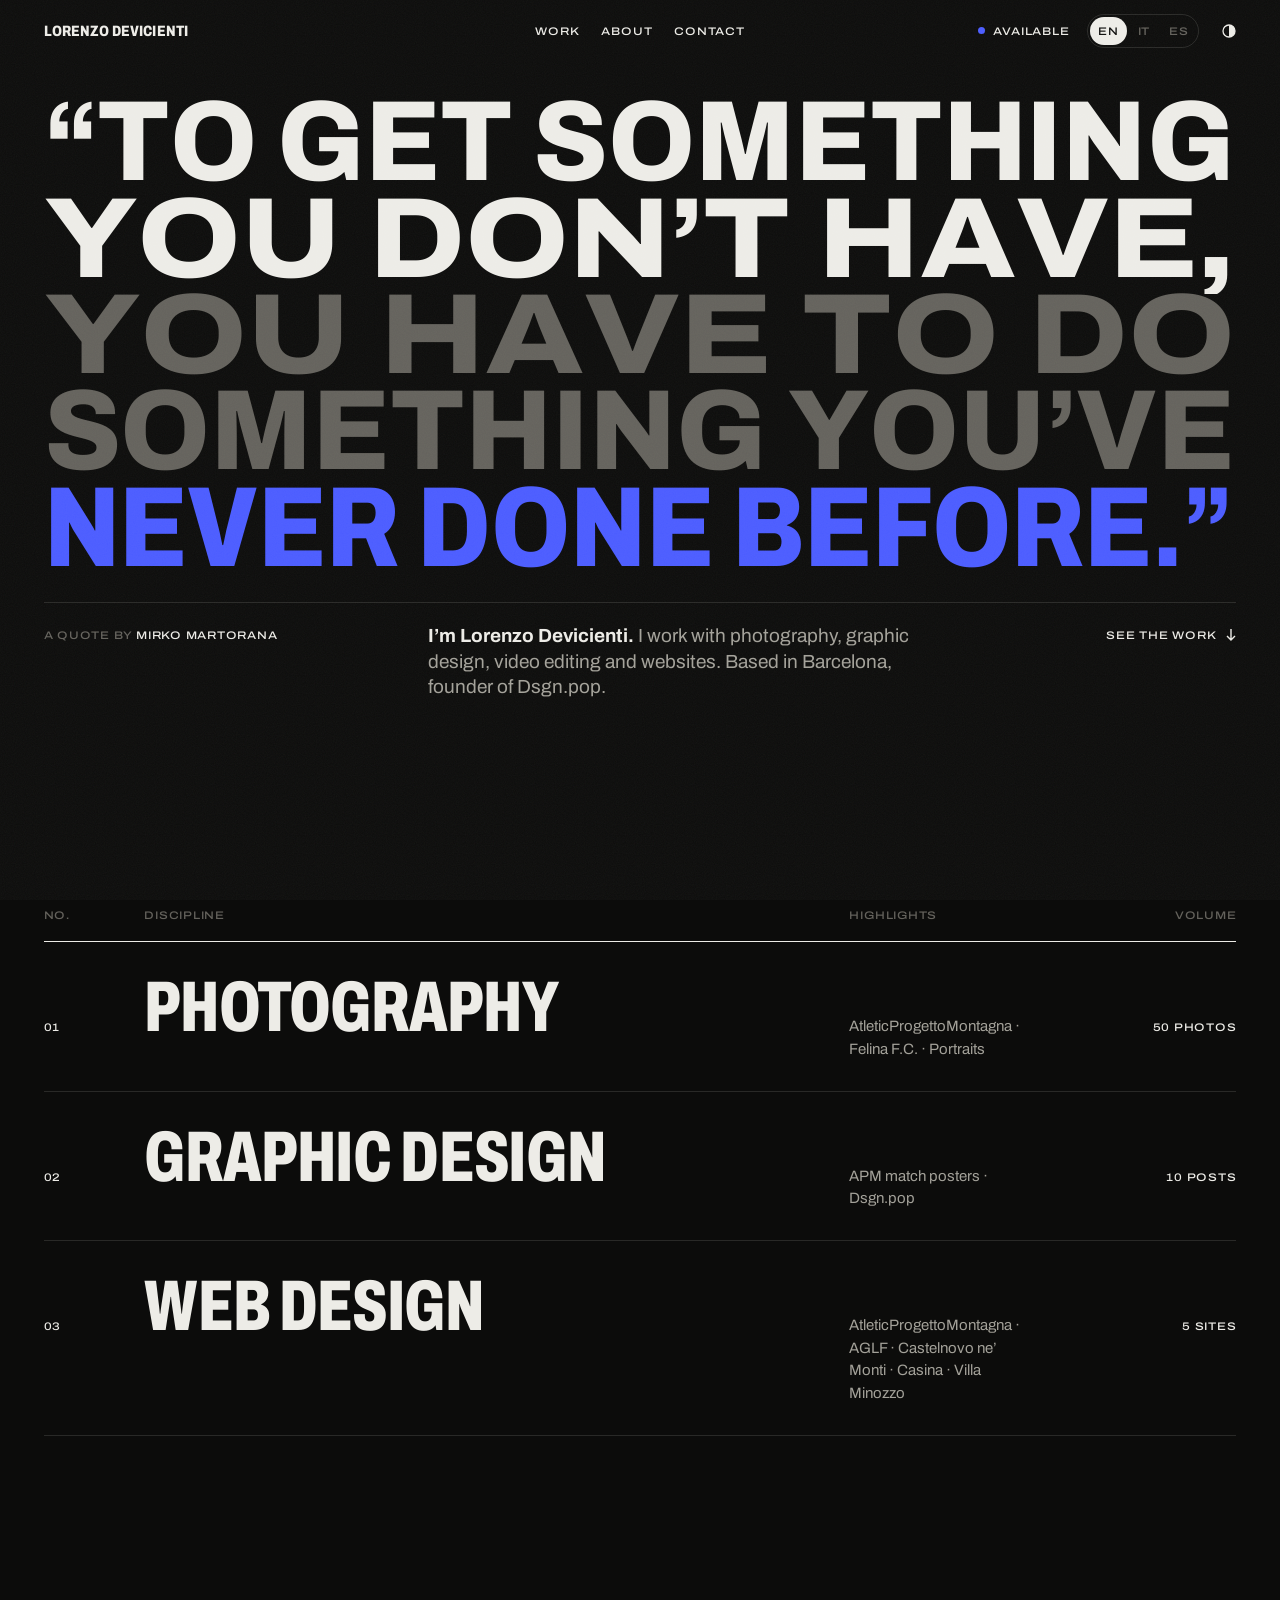
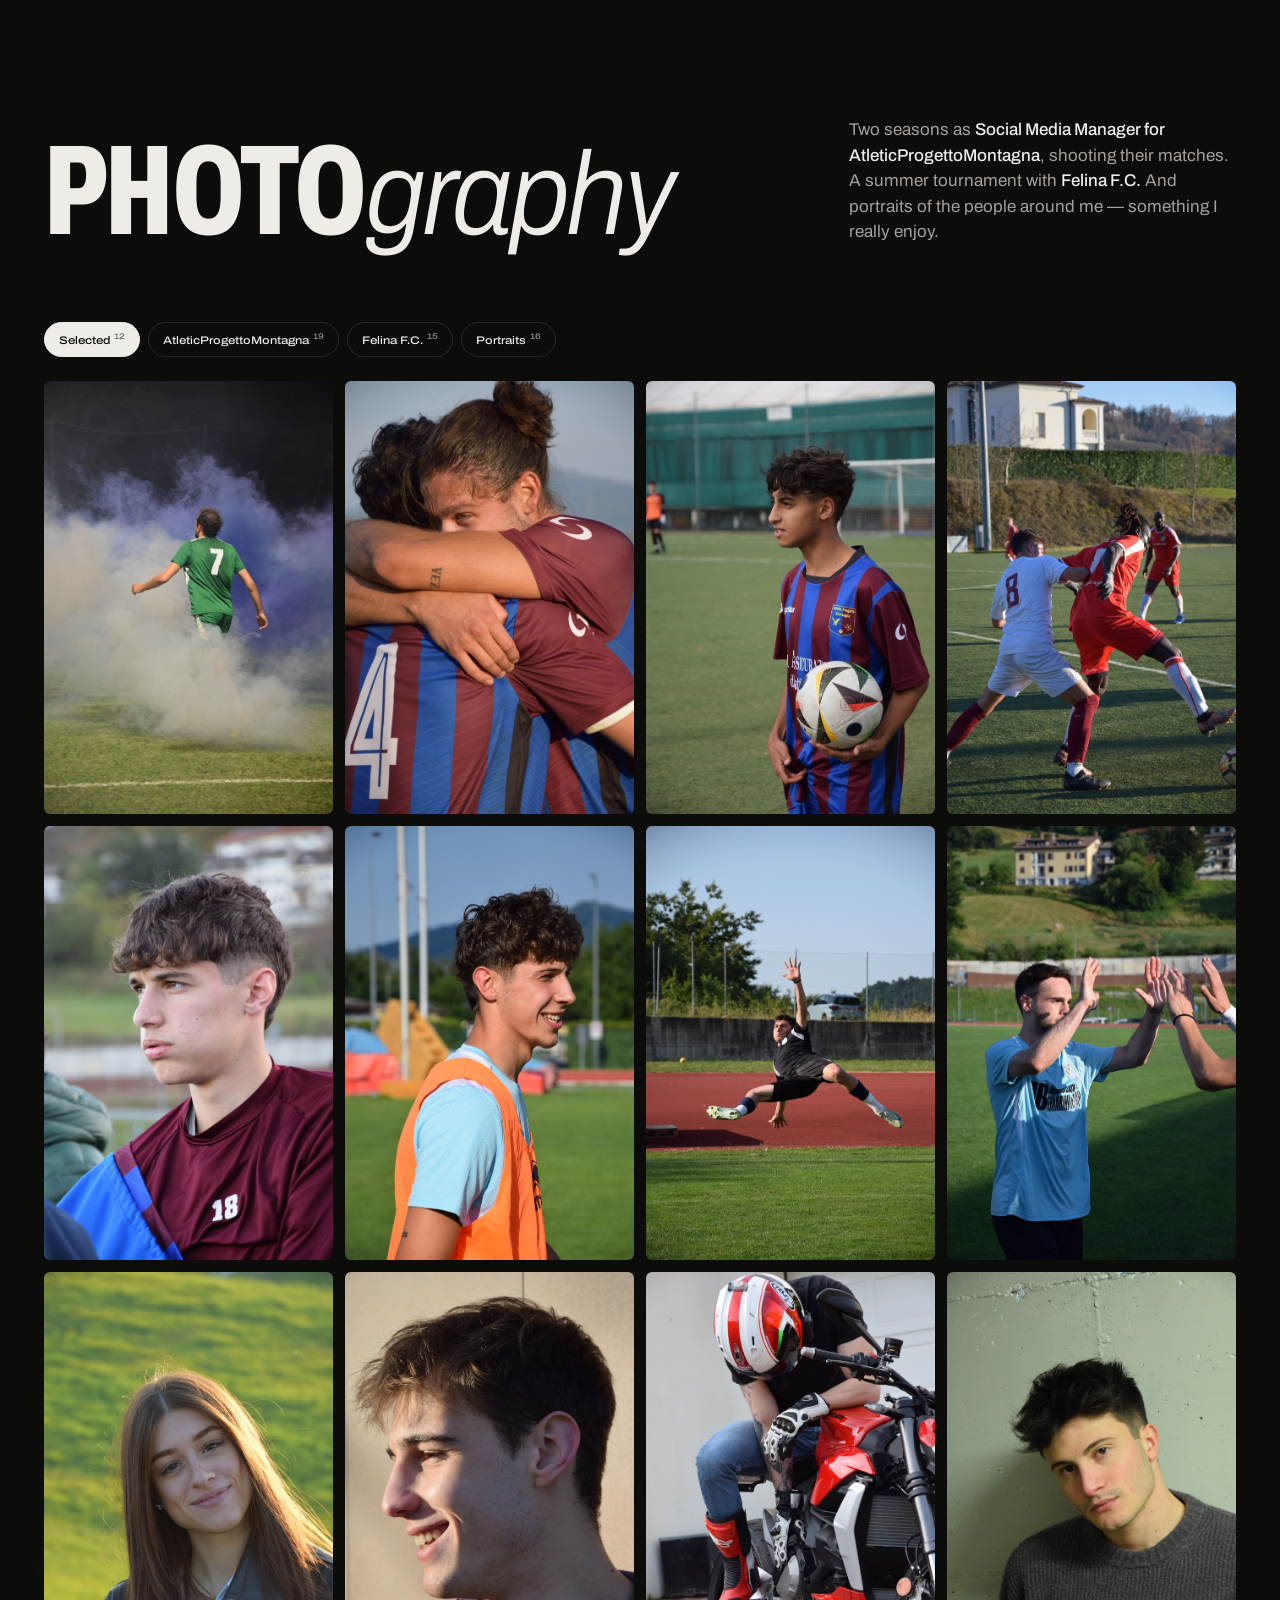
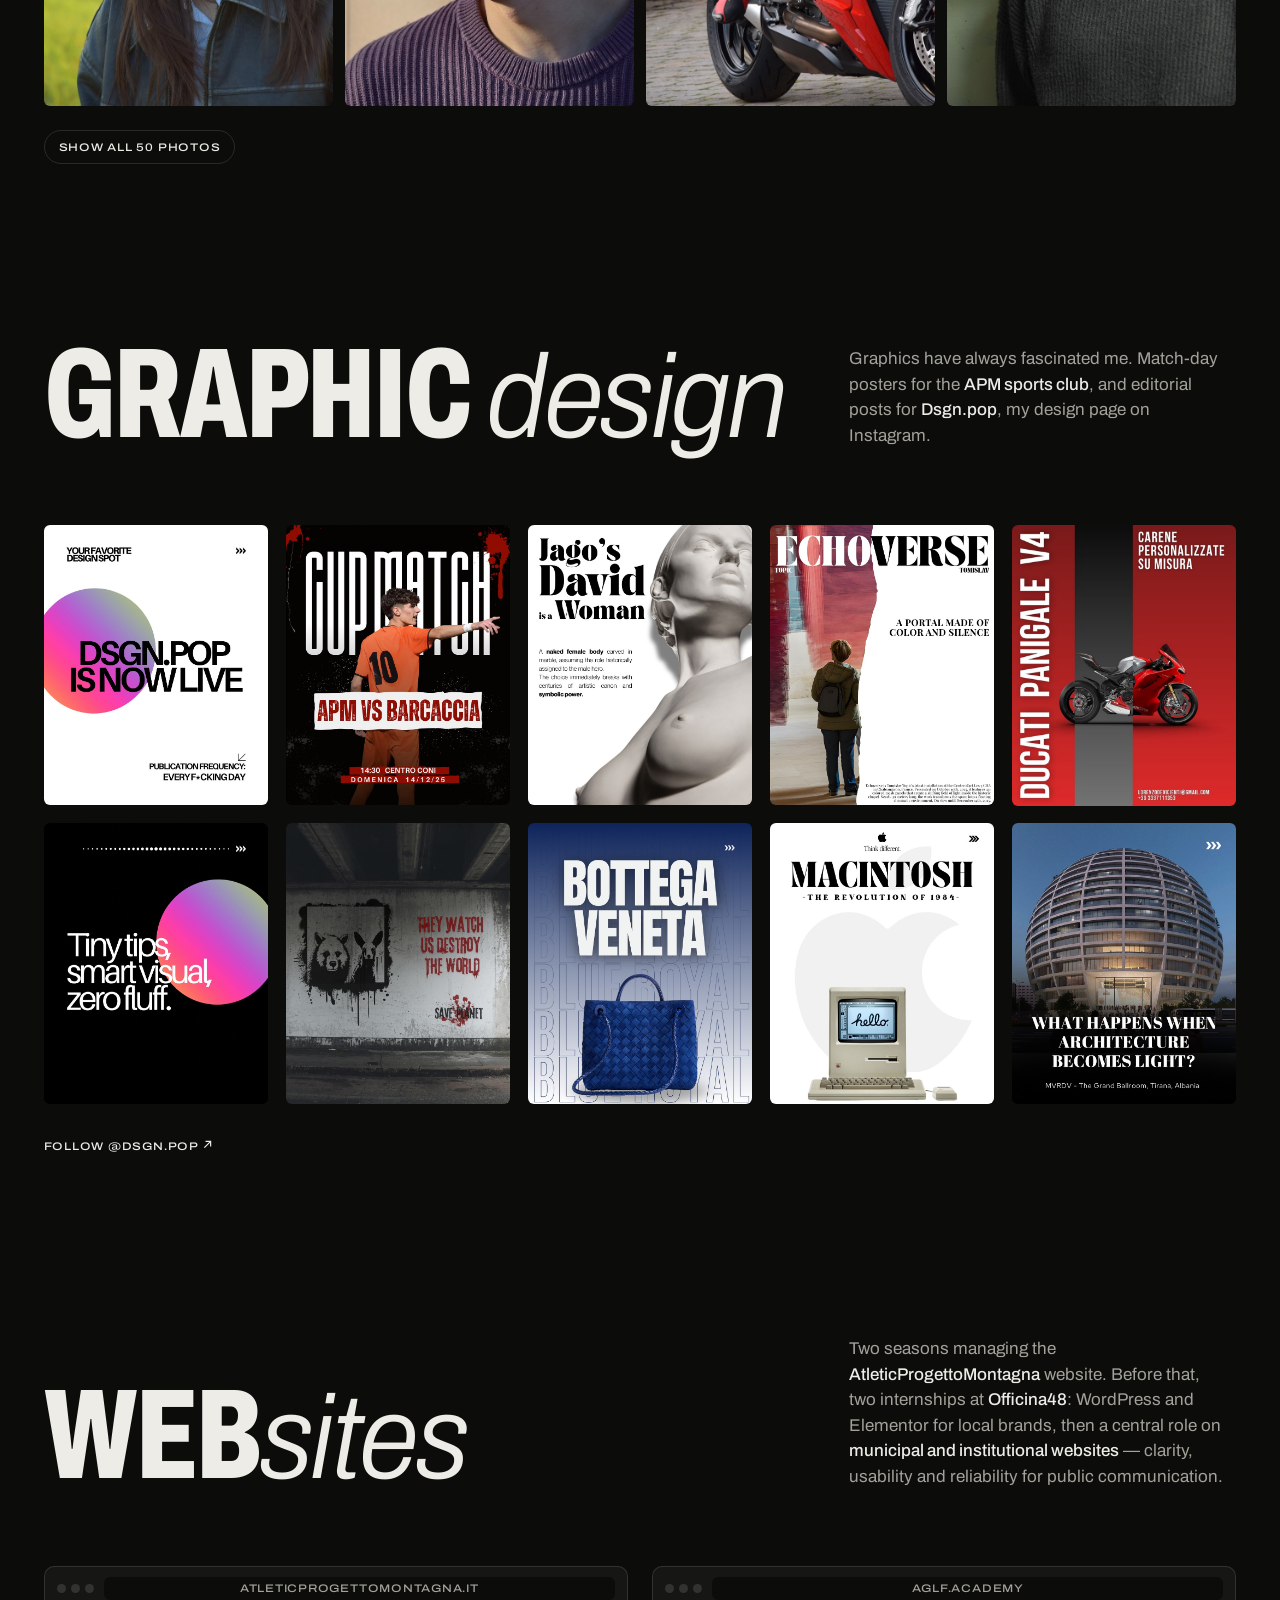
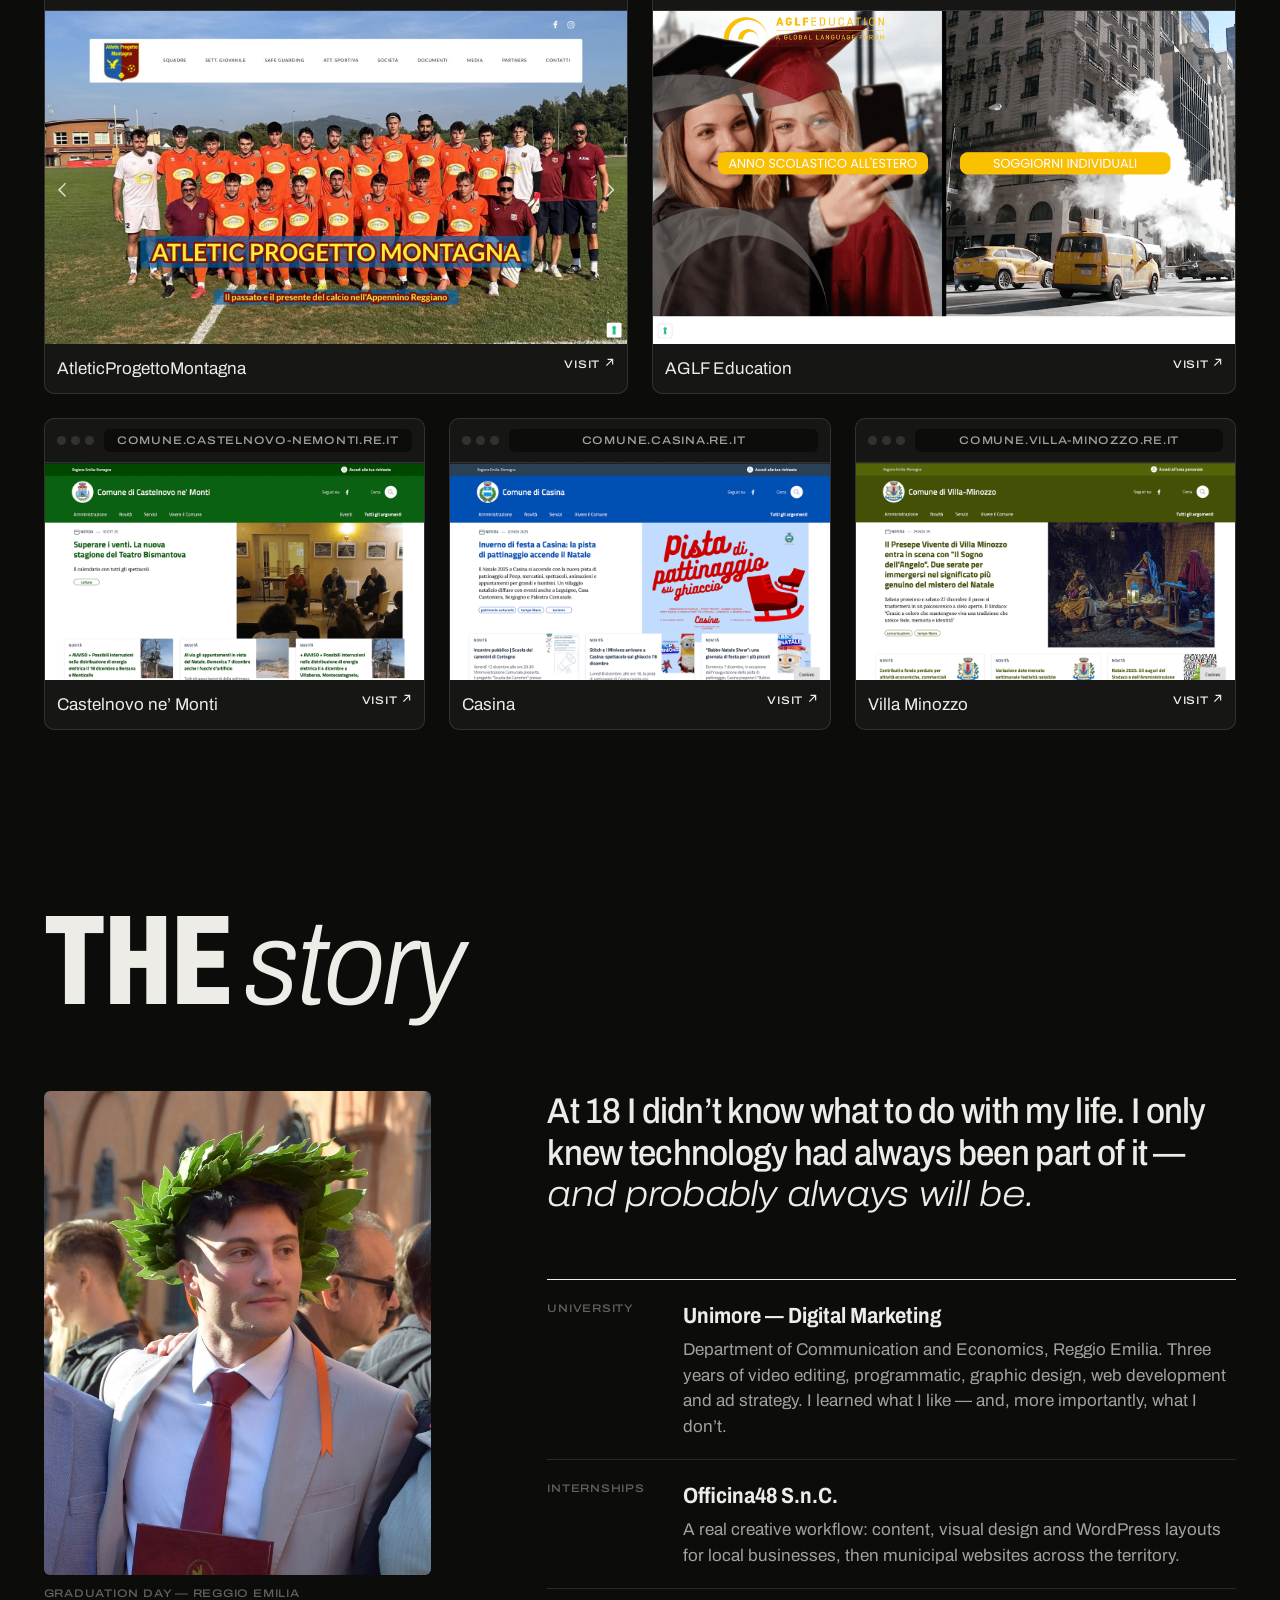
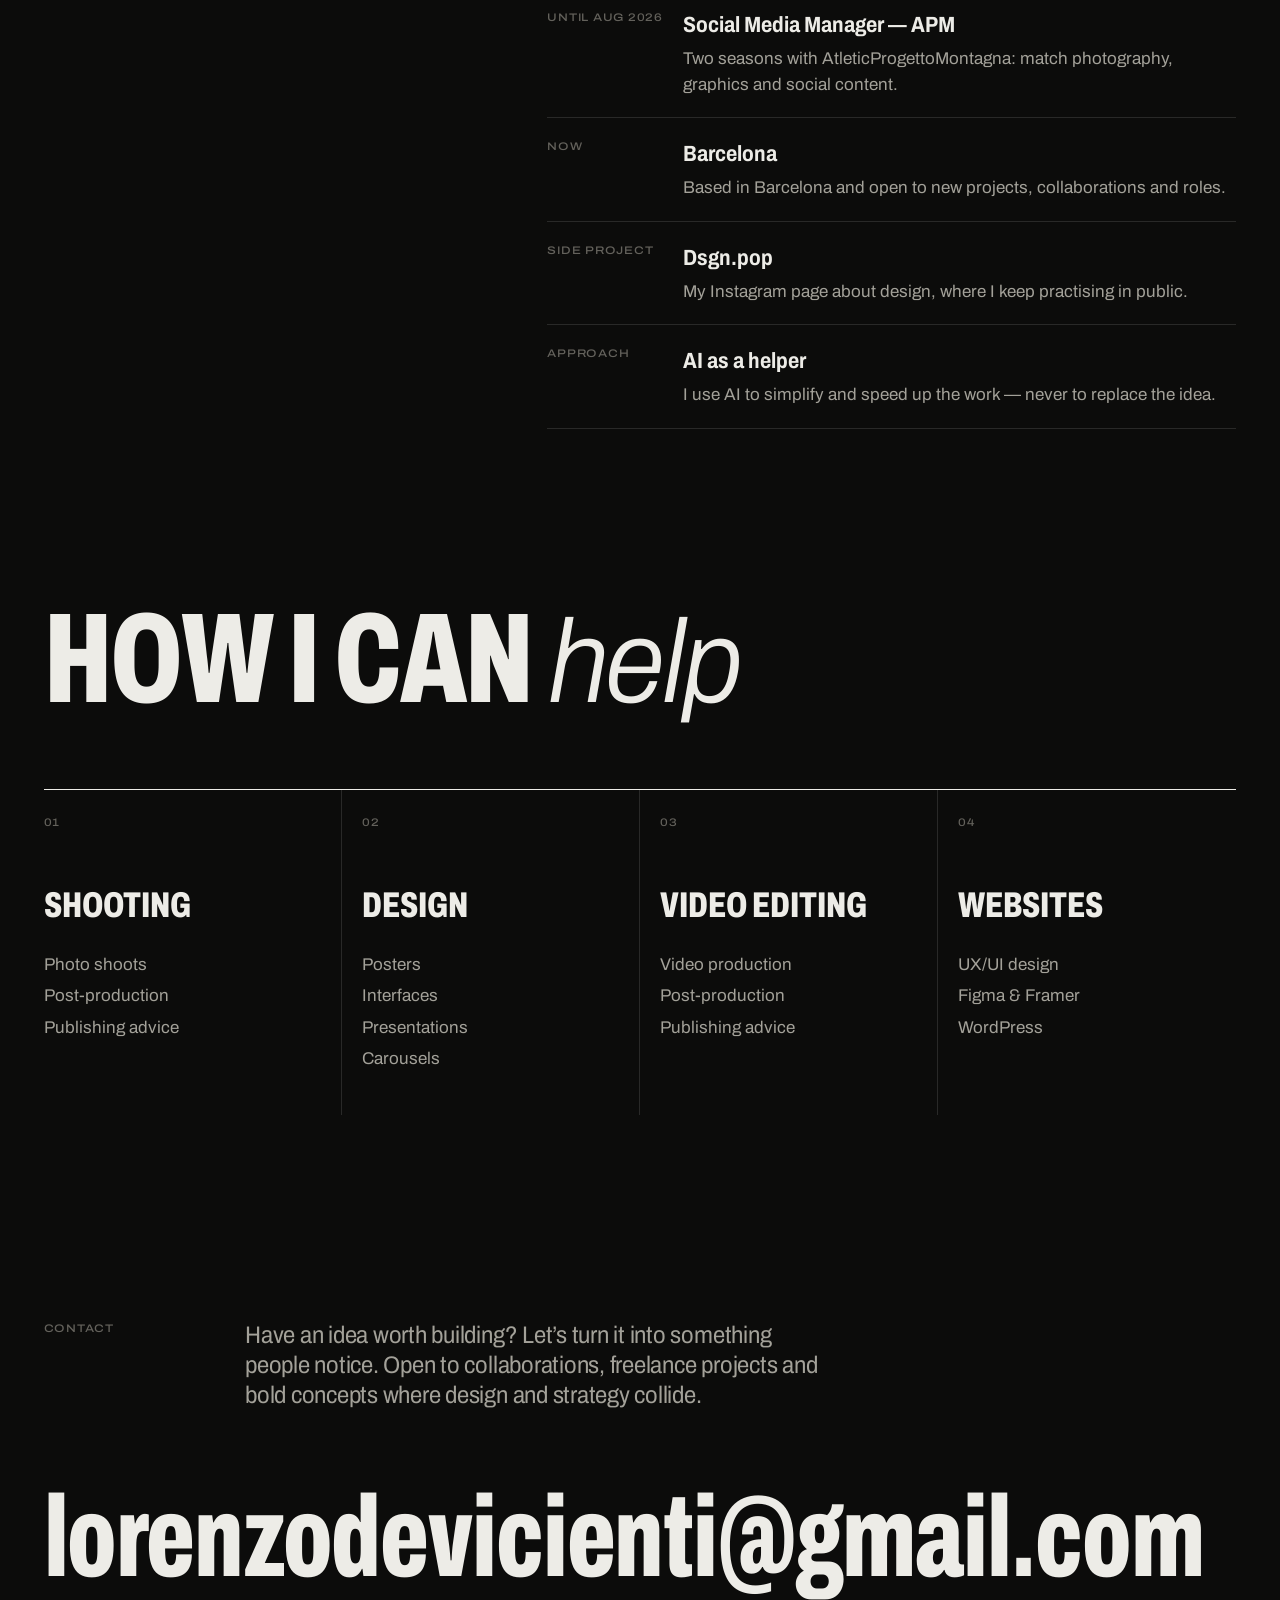
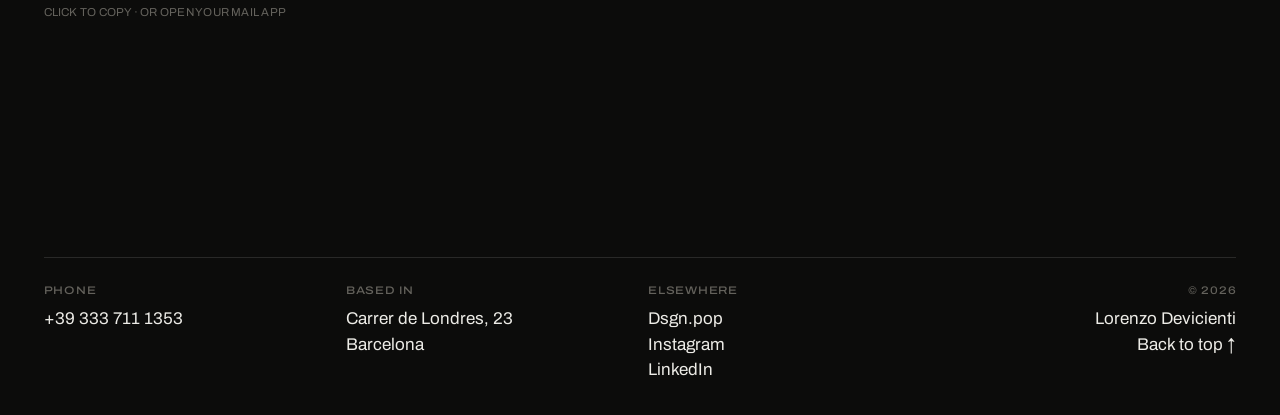
==== commit fc5ee103: "Remove video showcase; keep video editing as a service Co-Authored-By: Claude Opus 5.5 <noreply@anth" ====
--- a/index.html
+++ b/index.html
@@ -42,11 +42,10 @@
   <ol class="menu__list">
     <li><a href="#photo"><span class="mono">01</span>Photography</a></li>
     <li><a href="#graphics"><span class="mono">02</span>Graphic design</a></li>
-    <li><a href="#video"><span class="mono">03</span>Video editing</a></li>
-    <li><a href="#web"><span class="mono">04</span>Websites</a></li>
-    <li><a href="#about"><span class="mono">05</span>About</a></li>
-    <li><a href="#services"><span class="mono">06</span>Services</a></li>
-    <li><a href="#contact"><span class="mono">07</span>Contact</a></li>
+    <li><a href="#web"><span class="mono">03</span>Websites</a></li>
+    <li><a href="#about"><span class="mono">04</span>About</a></li>
+    <li><a href="#services"><span class="mono">05</span>Services</a></li>
+    <li><a href="#contact"><span class="mono">06</span>Contact</a></li>
   </ol>
   <div class="menu__foot mono">
     <a href="https://www.instagram.com/dsgn.pop/" target="_blank" rel="noopener">Dsgn.pop</a>
@@ -88,8 +87,7 @@
     <div class="index__head mono dim" aria-hidden="true"><span>No.</span><span>Discipline</span><span>Highlights</span><span>Volume</span></div>
     <a class="row" href="#photo" data-key="photo"><span class="row__n mono">01</span><span class="row__t">Photography</span><span class="row__d">AtleticProgettoMontagna · Felina F.C. · Portraits</span><span class="row__c mono">50 photos</span></a>
     <a class="row" href="#graphics" data-key="graphics"><span class="row__n mono">02</span><span class="row__t">Graphic design</span><span class="row__d">APM match posters · Dsgn.pop</span><span class="row__c mono">10 posts</span></a>
-    <a class="row" href="#video" data-key="video"><span class="row__n mono">03</span><span class="row__t">Video editing</span><span class="row__d">Marcus Thuram — short-form edit</span><span class="row__c mono">TikTok-first</span></a>
-    <a class="row" href="#web" data-key="web"><span class="row__n mono">04</span><span class="row__t">Web design</span><span class="row__d">AtleticProgettoMontagna · AGLF · Castelnovo ne’ Monti · Casina · Villa Minozzo</span><span class="row__c mono">5 sites</span></a>
+    <a class="row" href="#web" data-key="web"><span class="row__n mono">03</span><span class="row__t">Web design</span><span class="row__d">AtleticProgettoMontagna · AGLF · Castelnovo ne’ Monti · Casina · Villa Minozzo</span><span class="row__c mono">5 sites</span></a>
   </section>
 
   <section class="chapter" id="photo" aria-labelledby="photo-title">
@@ -178,27 +176,6 @@
     <p class="posters__follow"><a class="mono ulink" href="https://www.instagram.com/dsgn.pop/" target="_blank" rel="noopener">Follow @dsgn.pop <svg width="11" height="11" viewBox="0 0 14 14" aria-hidden="true"><path d="M3 11 11 3M4.5 3H11v6.5" fill="none" stroke="currentColor" stroke-width="1.5"/></svg></a></p>
   </section>
 
-  <section class="chapter" id="video" aria-labelledby="video-title">
-    <header class="chapter__head rv">
-      <h2 class="chapter__title" id="video-title">Built on <span class="serif">rhythm</span></h2>
-      <p class="chapter__lede">Crafted for visual impact. Short-form edits where fast cuts, beat-driven transitions and pacing turn <strong>performance into emotion</strong>.</p>
-    </header>
-    <div class="phones rv">
-        <figure class="phone"><img src="assets/img/vid-goal.jpg" alt="Edit frame: “Goal” title over Marcus Thuram" width="487" height="876" loading="lazy" decoding="async"></figure>
-        <figure class="phone"><img src="assets/img/vid-tutu.jpg" alt="Edit frame: “Tu-Tu” title with the player on a yellow background" width="488" height="876" loading="lazy" decoding="async"></figure>
-        <figure class="phone"><img src="assets/img/vid-celebration.jpg" alt="Edit frame: team celebration" width="490" height="876" loading="lazy" decoding="async"></figure>
-        <figure class="phone"><img src="assets/img/vid-thuram.jpg" alt="Edit frame: “Thuram” title in the stadium at night" width="491" height="876" loading="lazy" decoding="async"></figure>
-    </div>
-    <div class="video-notes rv">
-      <p>A short-form edit dedicated to Marcus Thuram: athletic movement, presence and character, translated into a visually engaging story built for social platforms. <span class="dim">Where motion meets identity.</span></p>
-      <div>
-        <p class="mono">Toolkit</p>
-        <ul class="tools mono"><li>Filmora</li><li>DaVinci Resolve</li><li>Premiere Pro</li><li>CapCut</li><li>Procreate</li></ul>
-        <p style="margin-top:24px"><a class="mono ulink" href="https://vm.tiktok.com/ZNRYW8jPm/" target="_blank" rel="noopener">Watch on TikTok <svg width="11" height="11" viewBox="0 0 14 14" aria-hidden="true"><path d="M3 11 11 3M4.5 3H11v6.5" fill="none" stroke="currentColor" stroke-width="1.5"/></svg></a></p>
-      </div>
-    </div>
-  </section>
-
   <section class="chapter" id="web" aria-labelledby="web-title">
     <header class="chapter__head rv">
       <h2 class="chapter__title" id="web-title">Web<span class="serif">sites</span></h2>
--- a/assets/css/style.css
+++ b/assets/css/style.css
@@ -222,15 +222,6 @@
 .pin__progress span { display: block; height: 100%; background: var(--ink); transform-origin: left; transform: scaleX(var(--p, 0)); }
 
 /* Video: telefoni */
-.phones { display: grid; grid-template-columns: repeat(4, 1fr); gap: clamp(12px, 2vw, 28px); align-items: start; }
-.phone { position: relative; border-radius: 28px; padding: 7px; background: #0b0b0b; box-shadow: 0 30px 60px -30px rgba(0,0,0,.5); transition: transform .8s var(--ease); }
-.phone:nth-child(even) { margin-top: 64px; }
-.phone:hover { transform: translateY(-8px) rotate(-1deg); }
-.phone img { border-radius: 22px; width: 100%; aspect-ratio: 9 / 16; object-fit: cover; }
-.phone::after { content: ""; position: absolute; top: 14px; left: 50%; width: 30%; height: 16px; translate: -50%; background: #0b0b0b; border-radius: 20px; }
-.video-notes { display: grid; grid-template-columns: repeat(12, 1fr); gap: 16px; margin-top: clamp(48px, 7vw, 96px); }
-.video-notes > p { grid-column: 3 / span 5; font-size: 24px; line-height: 1.25; letter-spacing: -.01em; font-stretch: 90%; }
-.video-notes > div { grid-column: 9 / span 4; color: var(--ink-2); }
 .tools { display: flex; flex-wrap: wrap; gap: 6px; margin-top: 20px; }
 .tools li { border: 1px solid var(--line); border-radius: 100px; padding: 4px 10px; }
 
@@ -342,9 +333,7 @@
   .row__c { grid-column: 3; }
   .row__d { grid-column: 2 / -1; }
   .chapter__n, .chapter__title, .chapter__lede { grid-column: 1 / -1; }
-  .phones { grid-template-columns: repeat(2, 1fr); }
-  .video-notes > p, .video-notes > div { grid-column: 1 / -1; }
-  .browser, .browser:nth-child(n+3) { grid-column: 1 / -1; }
+    .browser, .browser:nth-child(n+3) { grid-column: 1 / -1; }
   .about__photo { grid-column: 1 / -1; position: static; max-width: 420px; }
   .about__body { grid-column: 1 / -1; margin-top: 32px; }
   .services { grid-template-columns: 1fr 1fr; }
@@ -360,10 +349,7 @@
   .bar__meta .mono:first-child { display: none; }
   .hero__list { grid-column: 1 / -1; }
   .hero__scroll { display: none; }
-  .phone { border-radius: 20px; padding: 5px; }
-  .phone img { border-radius: 16px; }
-  .phone:nth-child(even) { margin-top: 32px; }
-  .timeline li { grid-template-columns: 80px 1fr; }
+        .timeline li { grid-template-columns: 80px 1fr; }
   .services { grid-template-columns: 1fr; }
   .service, .service + .service { padding: 20px 0 28px; border-right: 0; }
   .service:nth-child(n+2) { border-top: 1px solid var(--line); }
@@ -488,10 +474,7 @@
   .about__photo { max-width: 360px; }
 }
 @media (min-width: 561px) and (max-width: 900px) {
-  .phones { grid-template-columns: repeat(4, 1fr); gap: 12px; }
-  .phone { border-radius: 20px; padding: 5px; }
-  .phone img { border-radius: 16px; }
-  .browser:nth-child(n+3) { grid-column: span 3; }
+      .browser:nth-child(n+3) { grid-column: span 3; }
   .browser:nth-child(5) { grid-column: 1 / -1; }
   .browser { grid-column: span 3; }
   .browsers { grid-template-columns: repeat(6, 1fr); }
@@ -502,9 +485,7 @@
   .row__t { grid-column: 2 / span 6; }
   .row__d { grid-column: 8 / span 3; }
   .chapter__lede { grid-column: 7 / span 6; }
-  .video-notes > p { grid-column: 1 / span 7; }
-  .video-notes > div { grid-column: 9 / span 4; }
-  .about__body { grid-column: 6 / span 7; }
+      .about__body { grid-column: 6 / span 7; }
 }
 
 /* Telefono */
@@ -520,8 +501,7 @@
   .filters { flex-wrap: nowrap; overflow-x: auto; margin-inline: calc(var(--pad) * -1); padding-inline: var(--pad); scrollbar-width: none; }
   .filters::-webkit-scrollbar { display: none; }
   .chip { white-space: nowrap; }
-  .video-notes > p, .poster--intro p, .contact__lead p:last-child { font-size: 20px; }
-  .lb__ui { padding-bottom: calc(16px + env(safe-area-inset-bottom, 0px)); }
+    .lb__ui { padding-bottom: calc(16px + env(safe-area-inset-bottom, 0px)); }
 }
 
 /* Telefono in orizzontale: niente altezze a tutto schermo che tagliano */
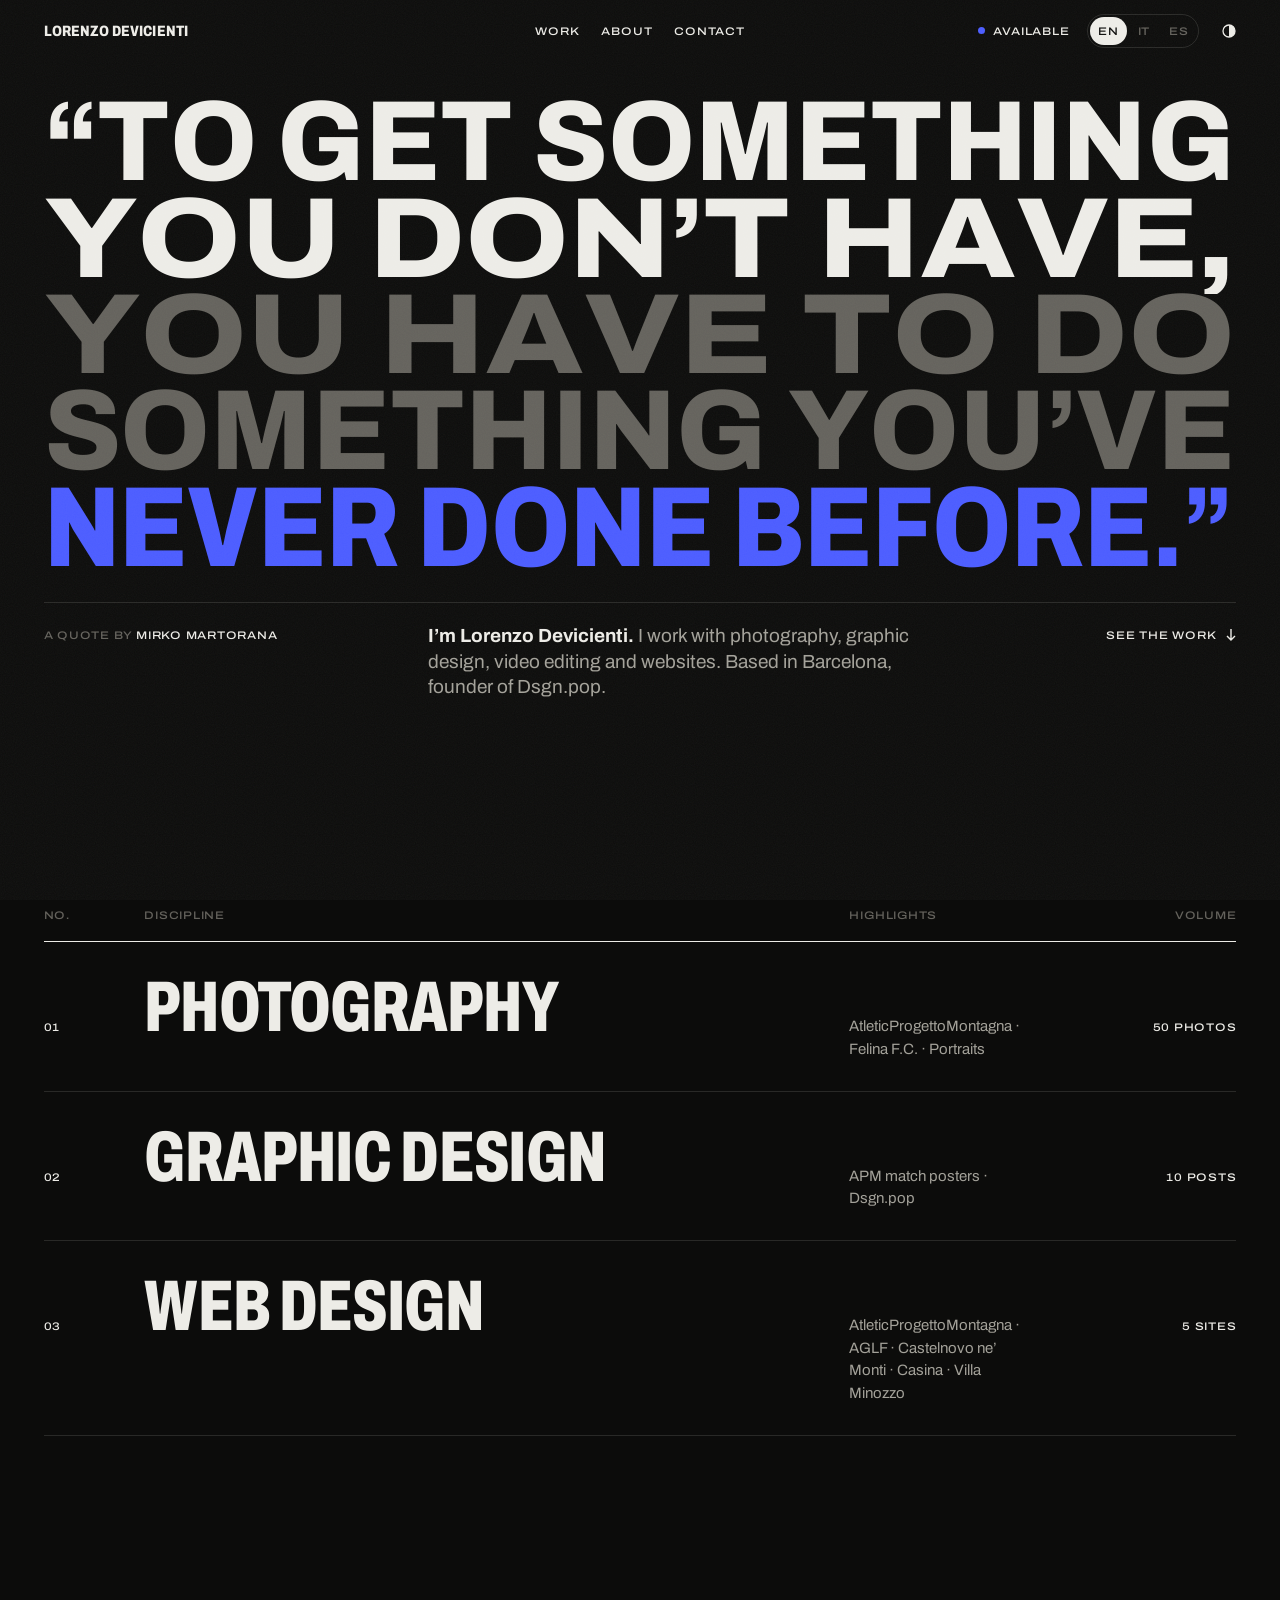
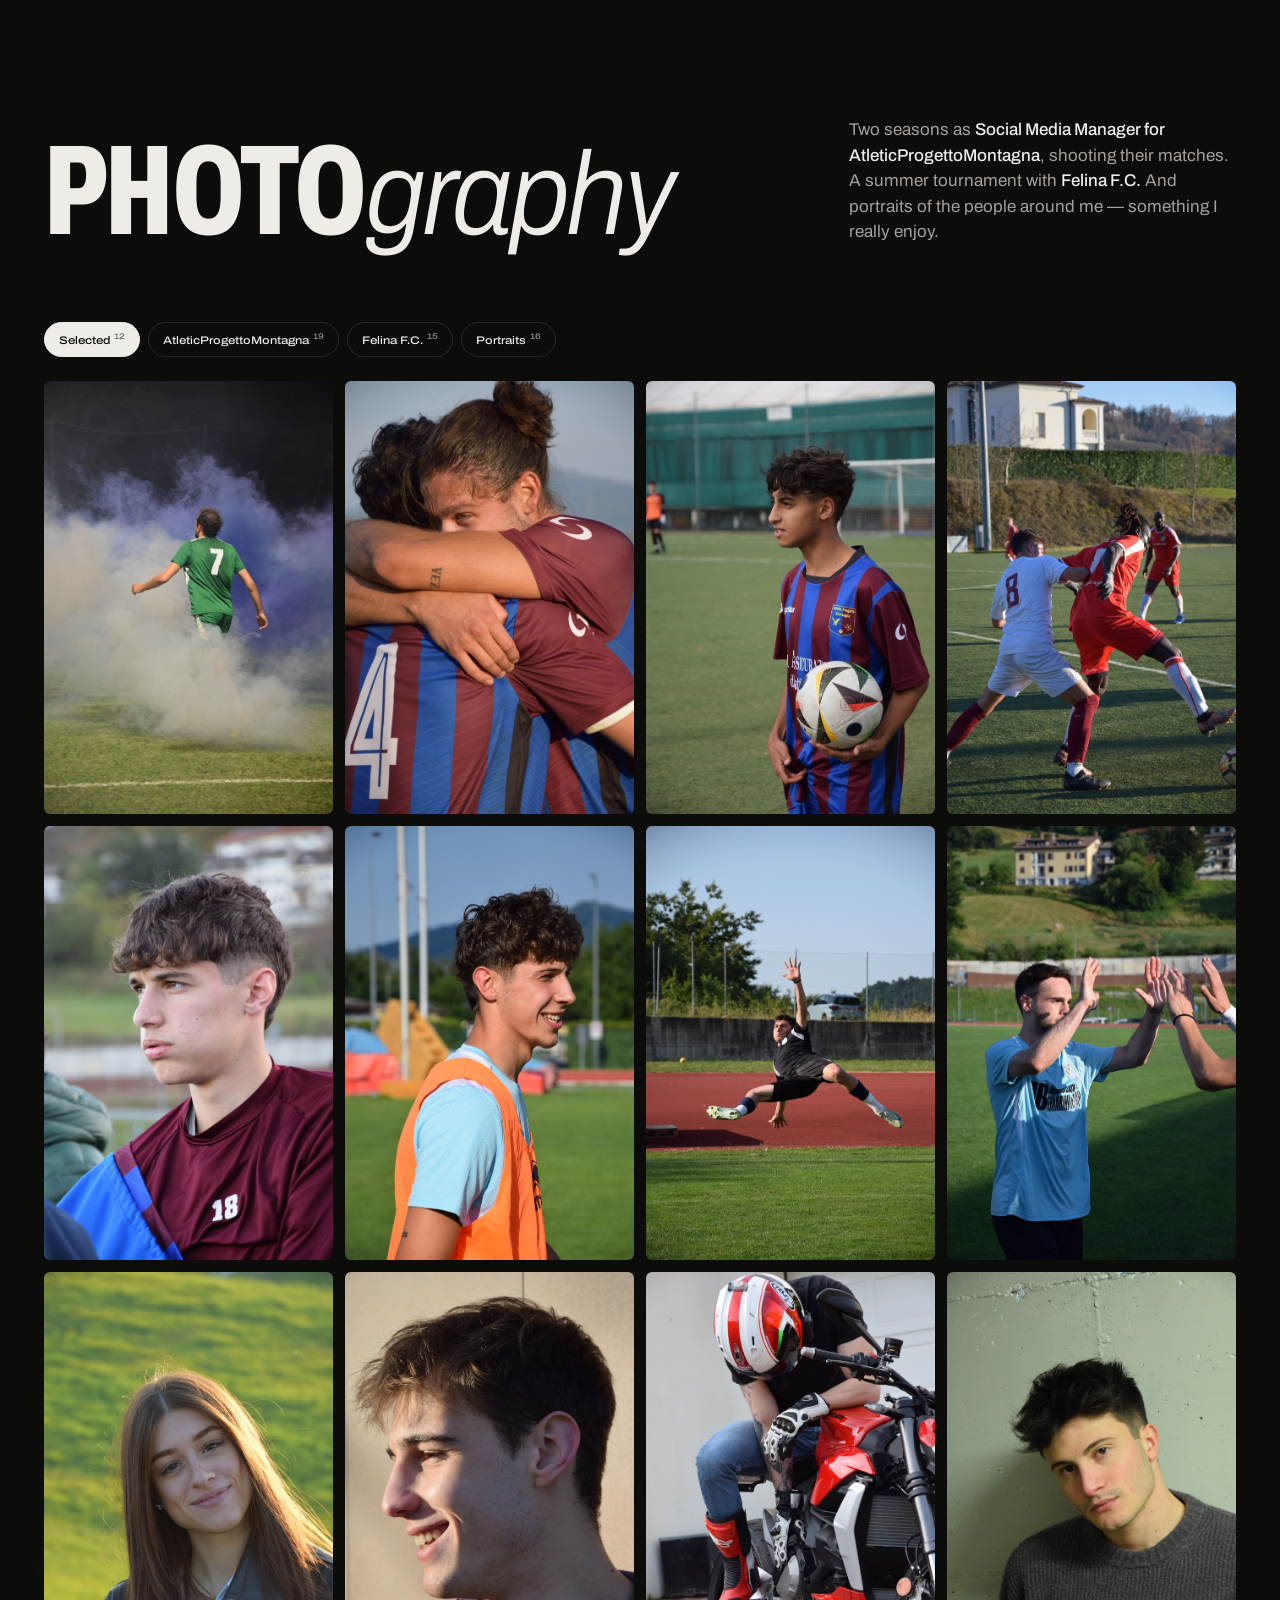
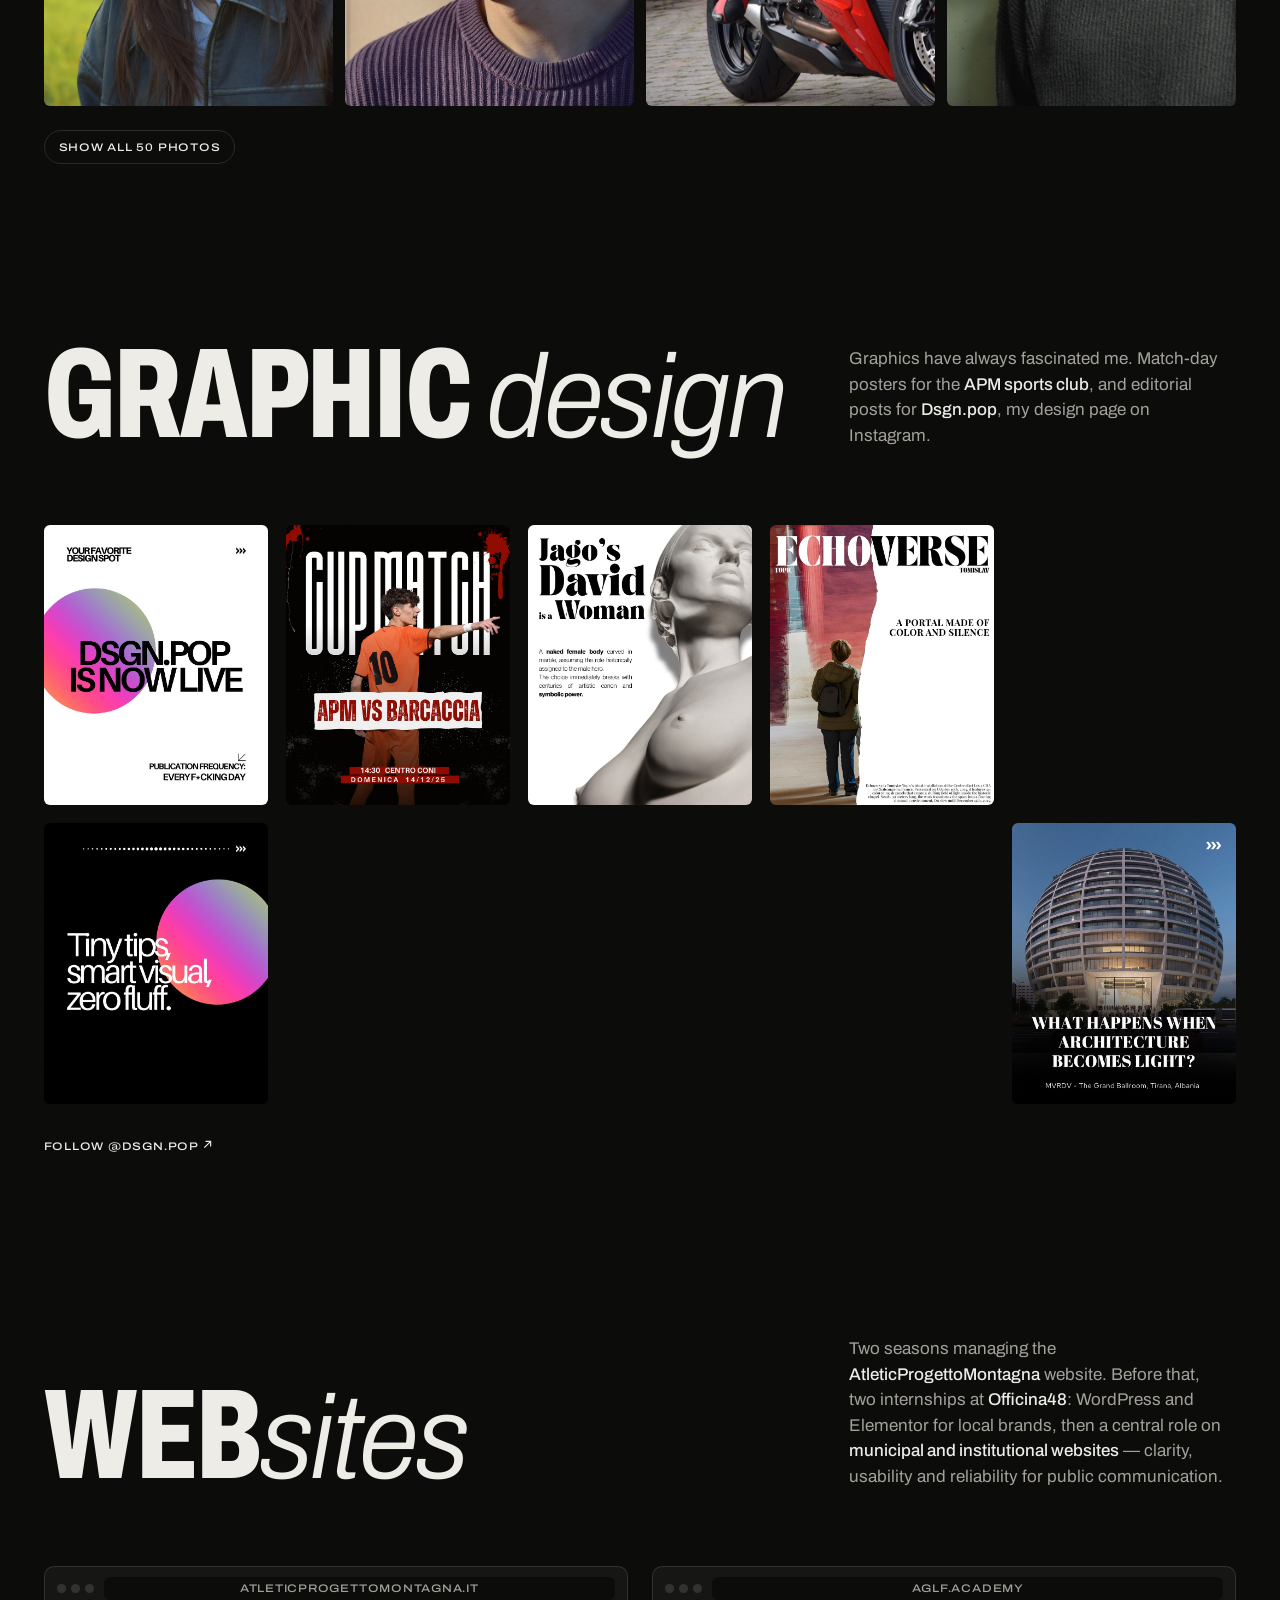
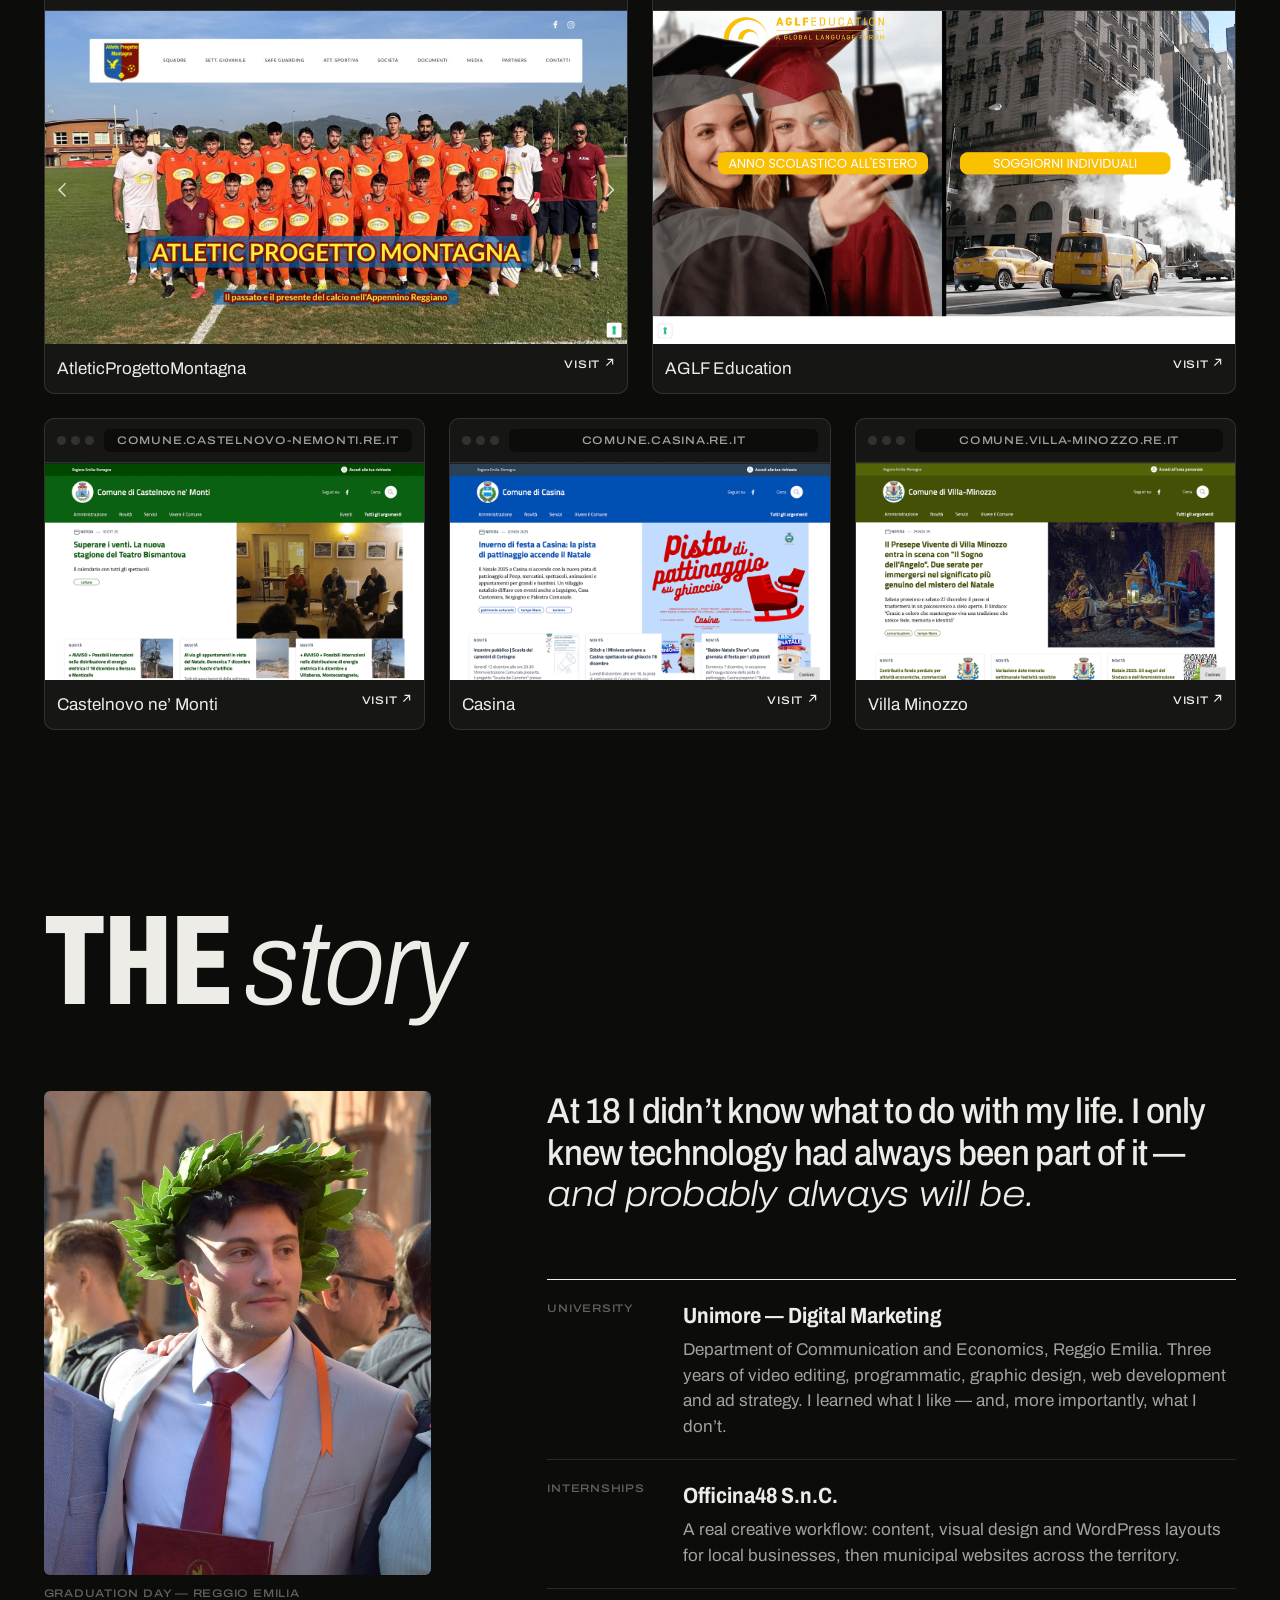
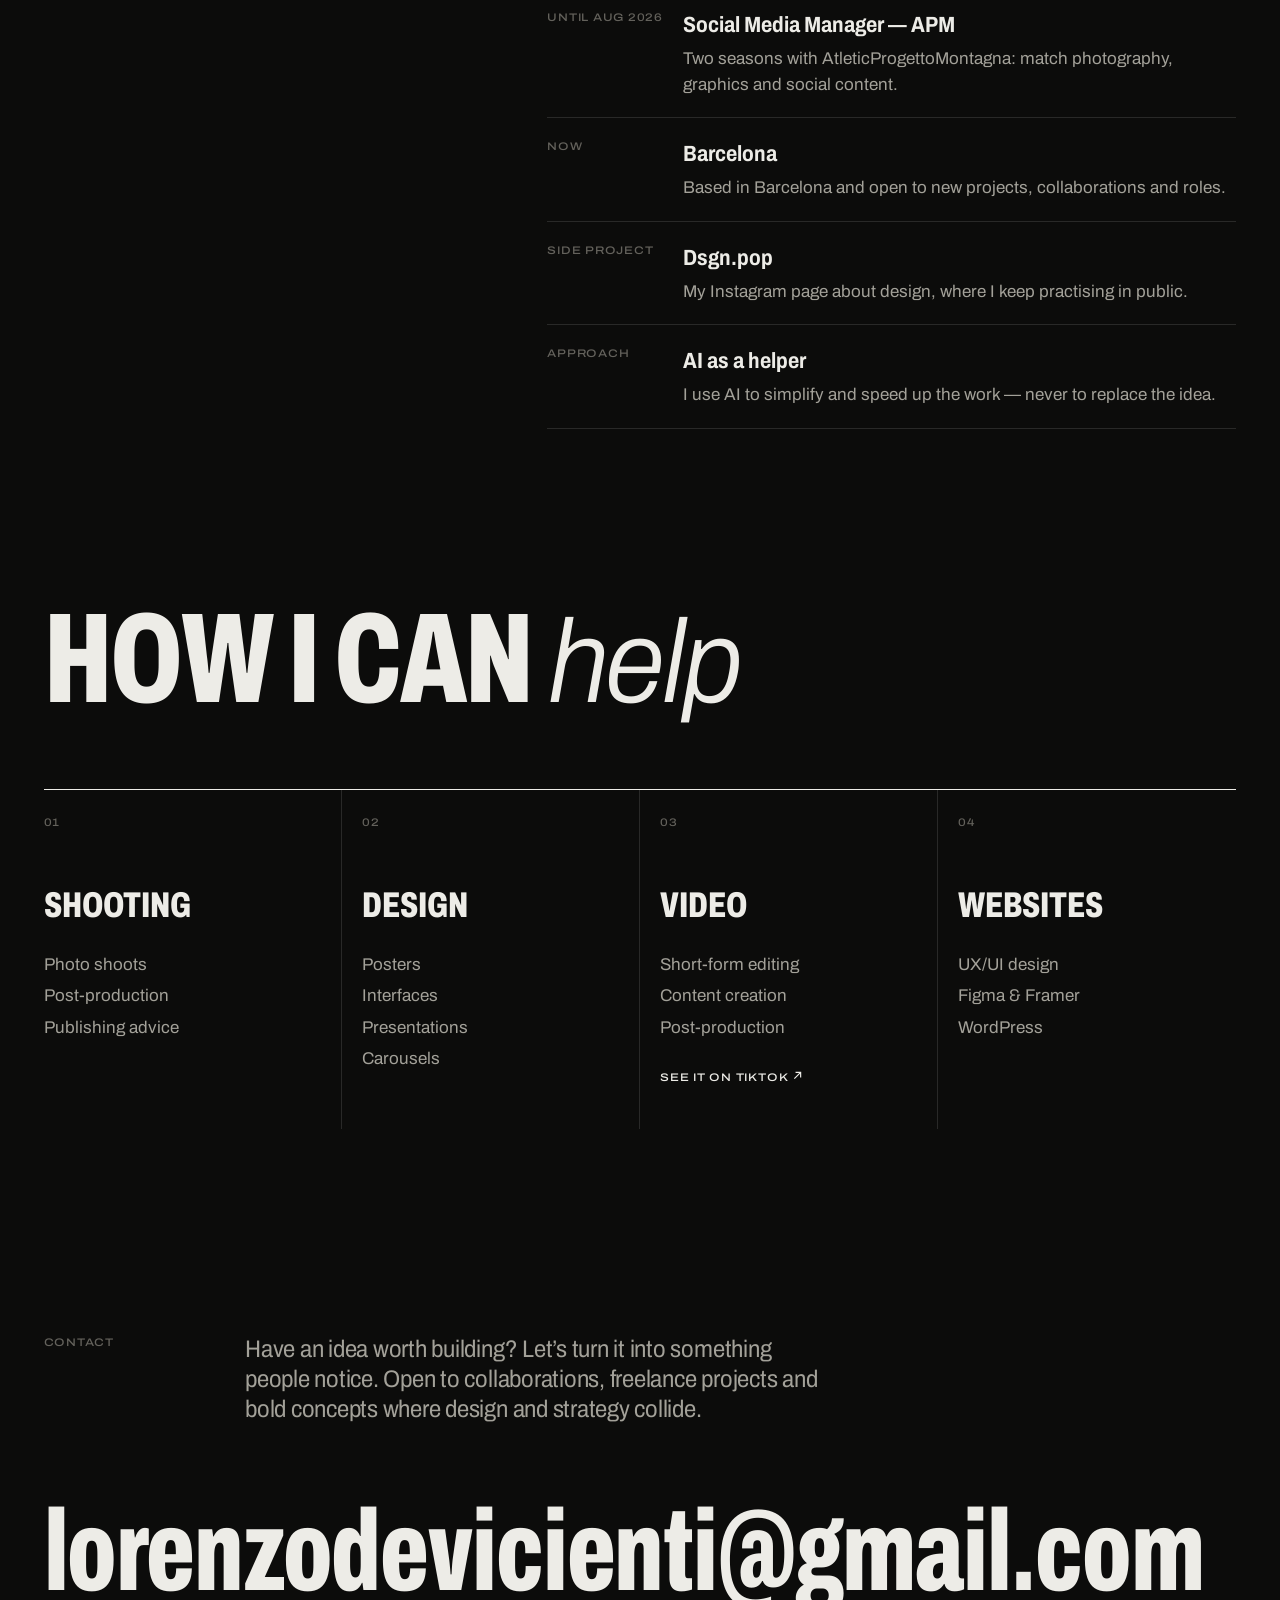
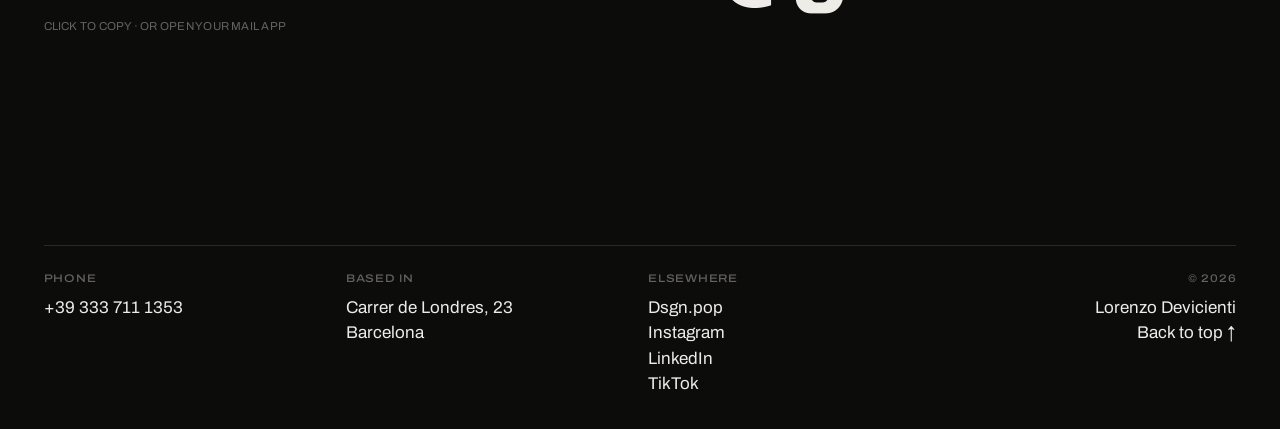
==== commit b61ec26f: "TikTok: link @that.one.film in services, menu and contact Co-Authored-By: Claude Opus 5.5 <noreply@a" ====
--- a/index.html
+++ b/index.html
@@ -51,6 +51,7 @@
     <a href="https://www.instagram.com/dsgn.pop/" target="_blank" rel="noopener">Dsgn.pop</a>
     <a href="https://www.instagram.com/l0renx0/" target="_blank" rel="noopener">Instagram</a>
     <a href="https://www.linkedin.com/in/lorenzo-devicienti-5a5669278/" target="_blank" rel="noopener">LinkedIn</a>
+    <a href="https://www.tiktok.com/@that.one.film" target="_blank" rel="noopener">TikTok</a>
     <button class="menu__theme" type="button" data-theme-toggle><svg width="16" height="16" viewBox="0 0 14 14" aria-hidden="true"><circle cx="7" cy="7" r="6" fill="none" stroke="currentColor" stroke-width="1.3"/><path d="M7 1a6 6 0 0 1 0 12z" fill="currentColor"/></svg></button>
   </div>
 </nav>
@@ -217,7 +218,7 @@
     <div class="services rv">
       <div class="service"><p class="mono dim">01</p><h3>Shooting</h3><ul><li>Photo shoots</li><li>Post-production</li><li>Publishing advice</li></ul></div>
       <div class="service"><p class="mono dim">02</p><h3>Design</h3><ul><li>Posters</li><li>Interfaces</li><li>Presentations</li><li>Carousels</li></ul></div>
-      <div class="service"><p class="mono dim">03</p><h3>Video editing</h3><ul><li>Video production</li><li>Post-production</li><li>Publishing advice</li></ul></div>
+      <div class="service"><p class="mono dim">03</p><h3>Video</h3><ul><li>Short-form editing</li><li>Content creation</li><li>Post-production</li></ul><p class="service__link"><a class="mono ulink" href="https://www.tiktok.com/@that.one.film" target="_blank" rel="noopener">See it on TikTok <svg width="11" height="11" viewBox="0 0 14 14" aria-hidden="true"><path d="M3 11 11 3M4.5 3H11v6.5" fill="none" stroke="currentColor" stroke-width="1.5"/></svg></a></p></div>
       <div class="service"><p class="mono dim">04</p><h3>Websites</h3><ul><li>UX/UI design</li><li>Figma &amp; Framer</li><li>WordPress</li></ul></div>
     </div>
   </section>
@@ -232,7 +233,7 @@
     <div class="contact__grid">
       <div><span class="mono">Phone</span><a class="ulink" href="tel:+393337111353">+39 333 711 1353</a></div>
       <div><span class="mono">Based in</span>Carrer de Londres, 23<br>Barcelona</div>
-      <div><span class="mono">Elsewhere</span><a class="ulink" href="https://www.instagram.com/dsgn.pop/" target="_blank" rel="noopener">Dsgn.pop</a><br><a class="ulink" href="https://www.instagram.com/l0renx0/" target="_blank" rel="noopener">Instagram</a><br><a class="ulink" href="https://www.linkedin.com/in/lorenzo-devicienti-5a5669278/" target="_blank" rel="noopener">LinkedIn</a></div>
+      <div><span class="mono">Elsewhere</span><a class="ulink" href="https://www.instagram.com/dsgn.pop/" target="_blank" rel="noopener">Dsgn.pop</a><br><a class="ulink" href="https://www.instagram.com/l0renx0/" target="_blank" rel="noopener">Instagram</a><br><a class="ulink" href="https://www.linkedin.com/in/lorenzo-devicienti-5a5669278/" target="_blank" rel="noopener">LinkedIn</a><br><a class="ulink" href="https://www.tiktok.com/@that.one.film" target="_blank" rel="noopener">TikTok</a></div>
       <div><span class="mono">© <span data-year>2026</span></span>Lorenzo Devicienti<br><a class="ulink" href="#top">Back to top ↑</a></div>
     </div>
   </section>
--- a/assets/css/style.css
+++ b/assets/css/style.css
@@ -589,3 +589,6 @@
 /* 10 poster: 5 colonne (2 righe piene) oppure 2 colonne (5 righe piene), mai righe a metà */
 @media (max-width: 1100px) { .posters { grid-template-columns: repeat(5, 1fr); } }
 @media (max-width: 760px) { .posters { grid-template-columns: repeat(2, 1fr); } }
+
+/* Link sotto un servizio (TikTok) */
+.service__link { margin-top: 20px; }
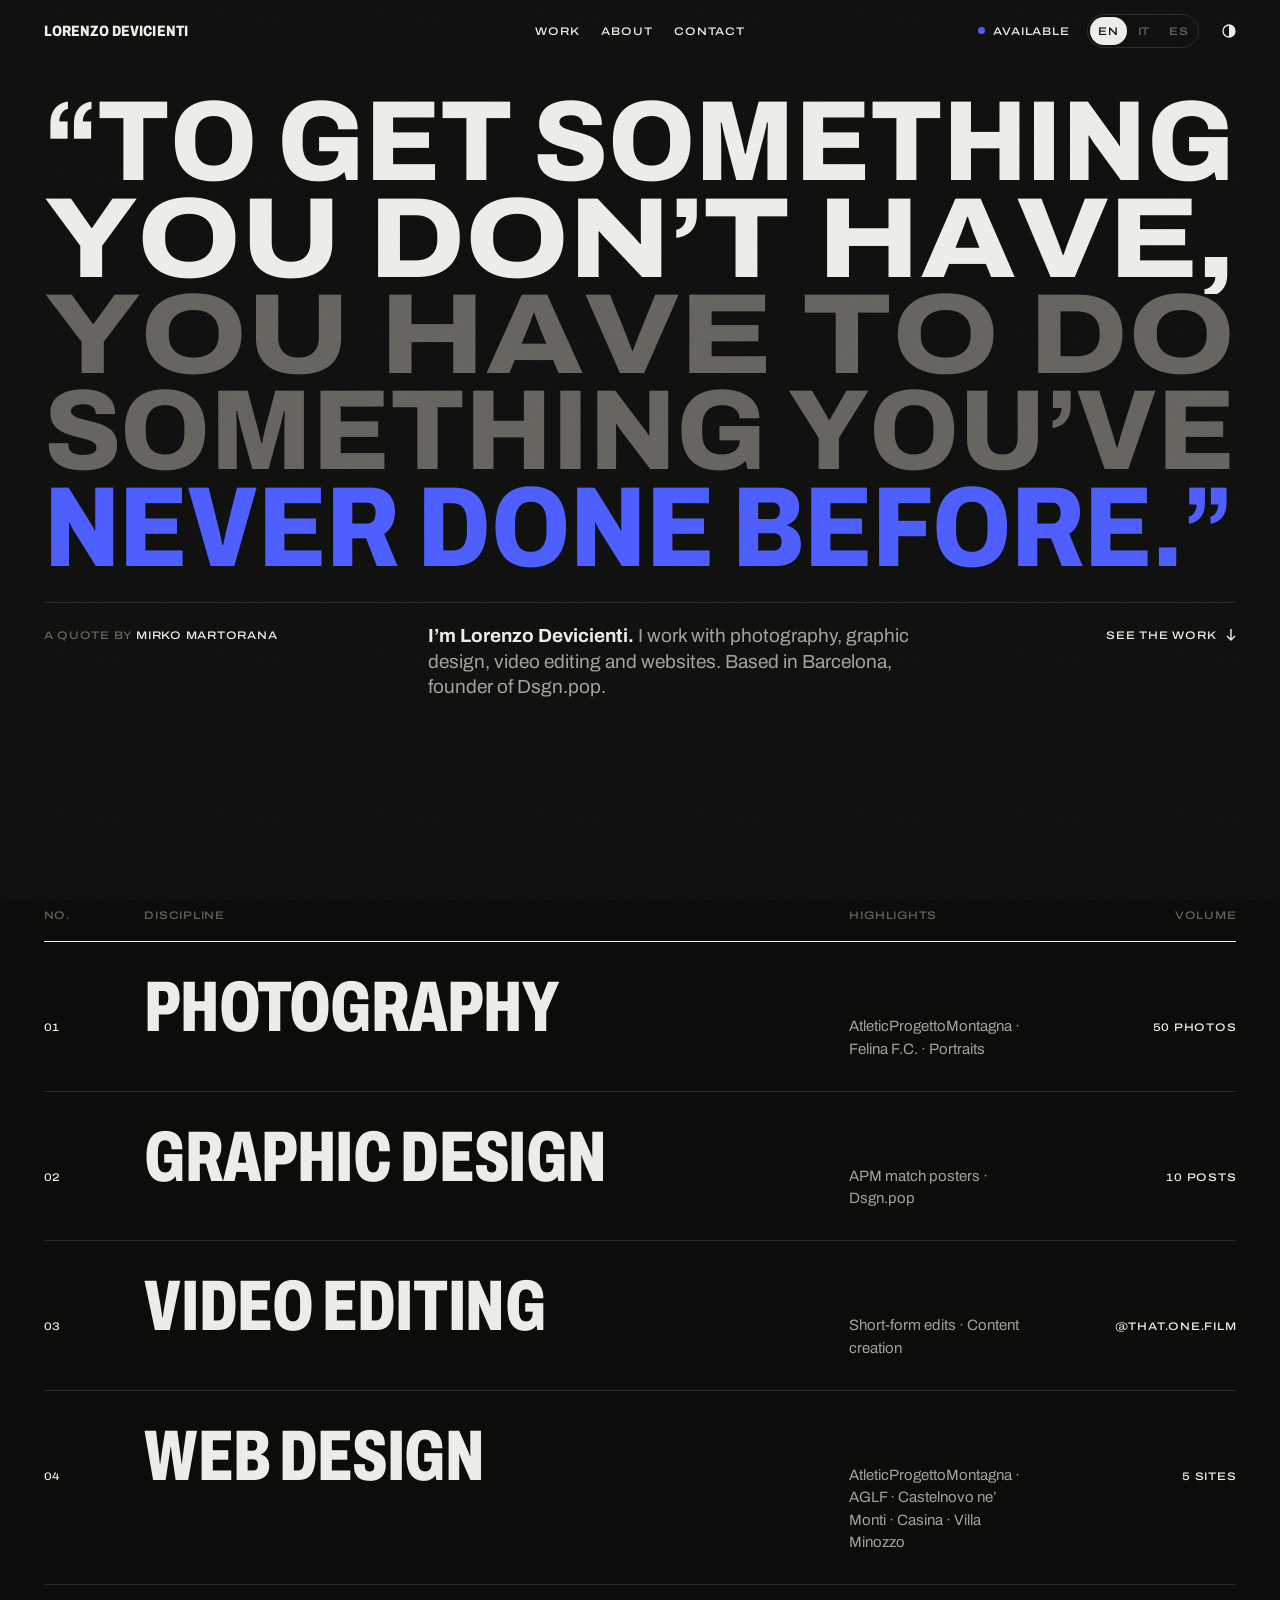
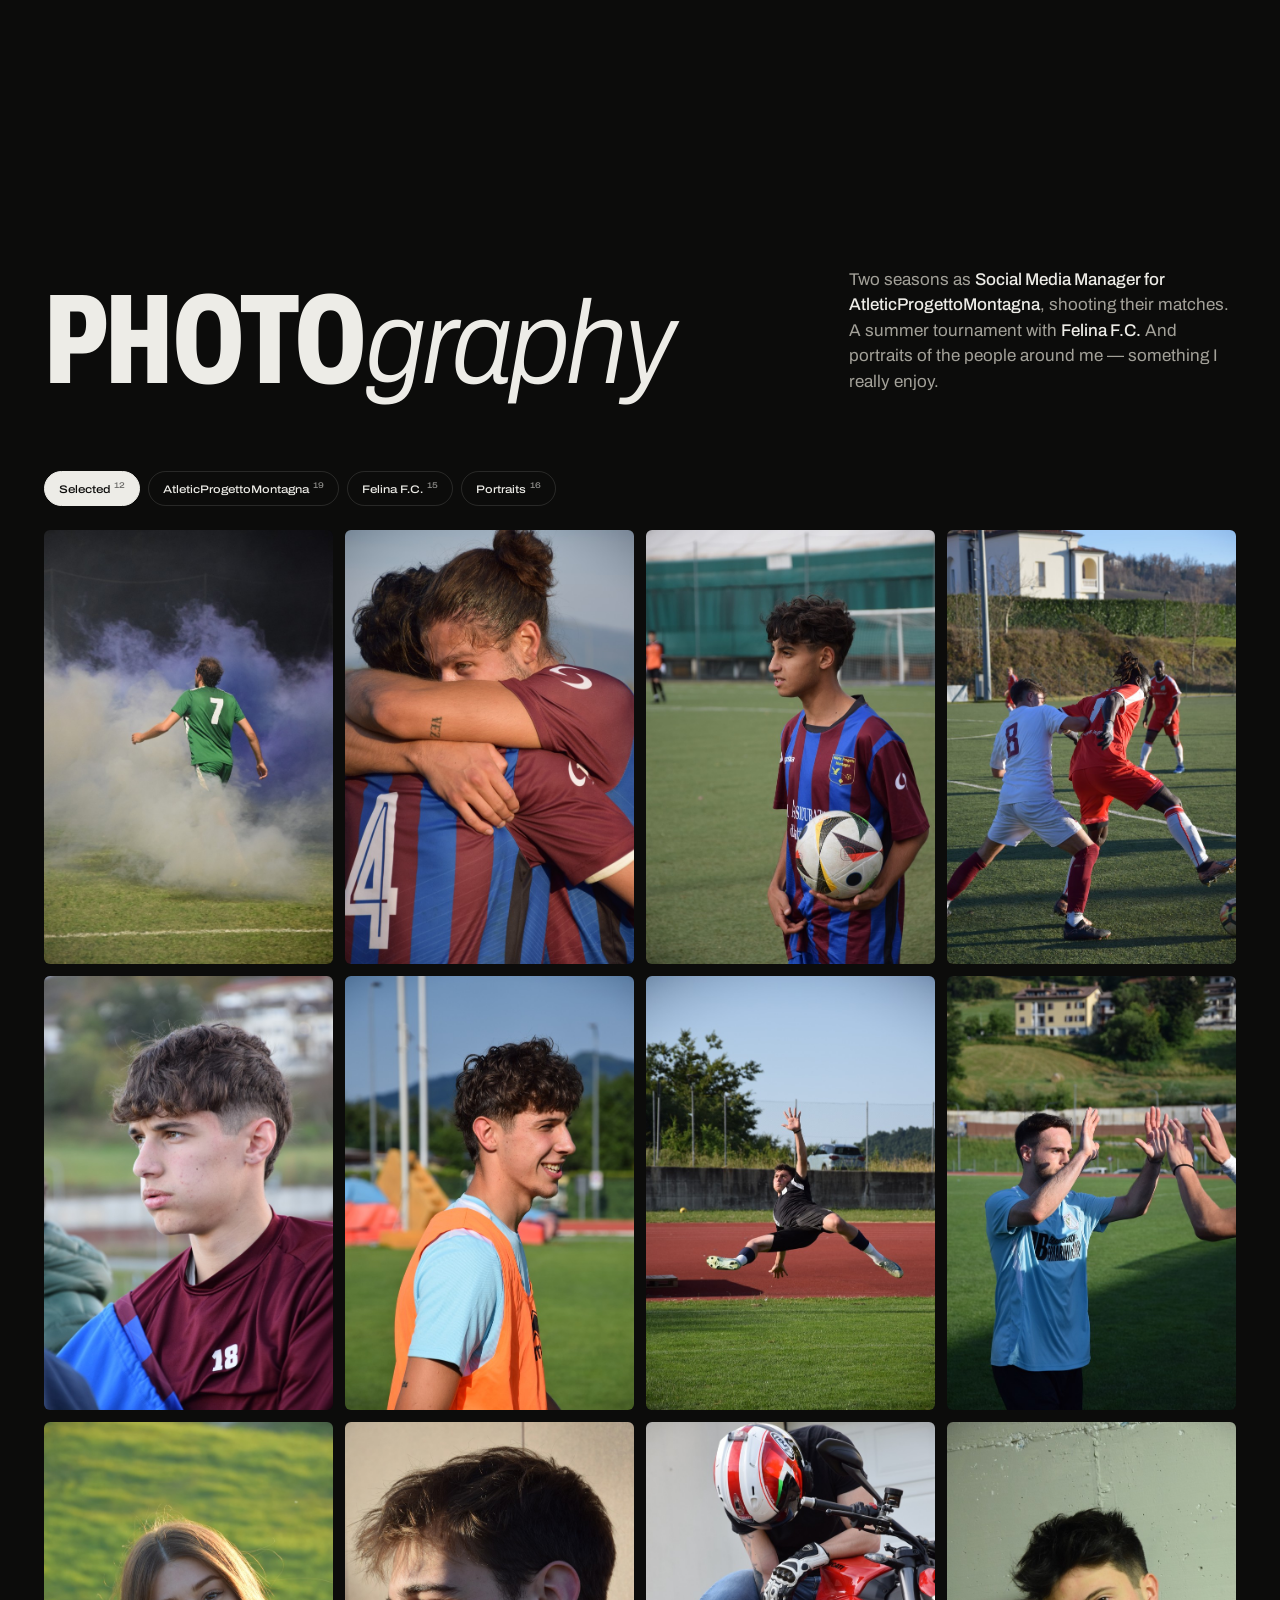
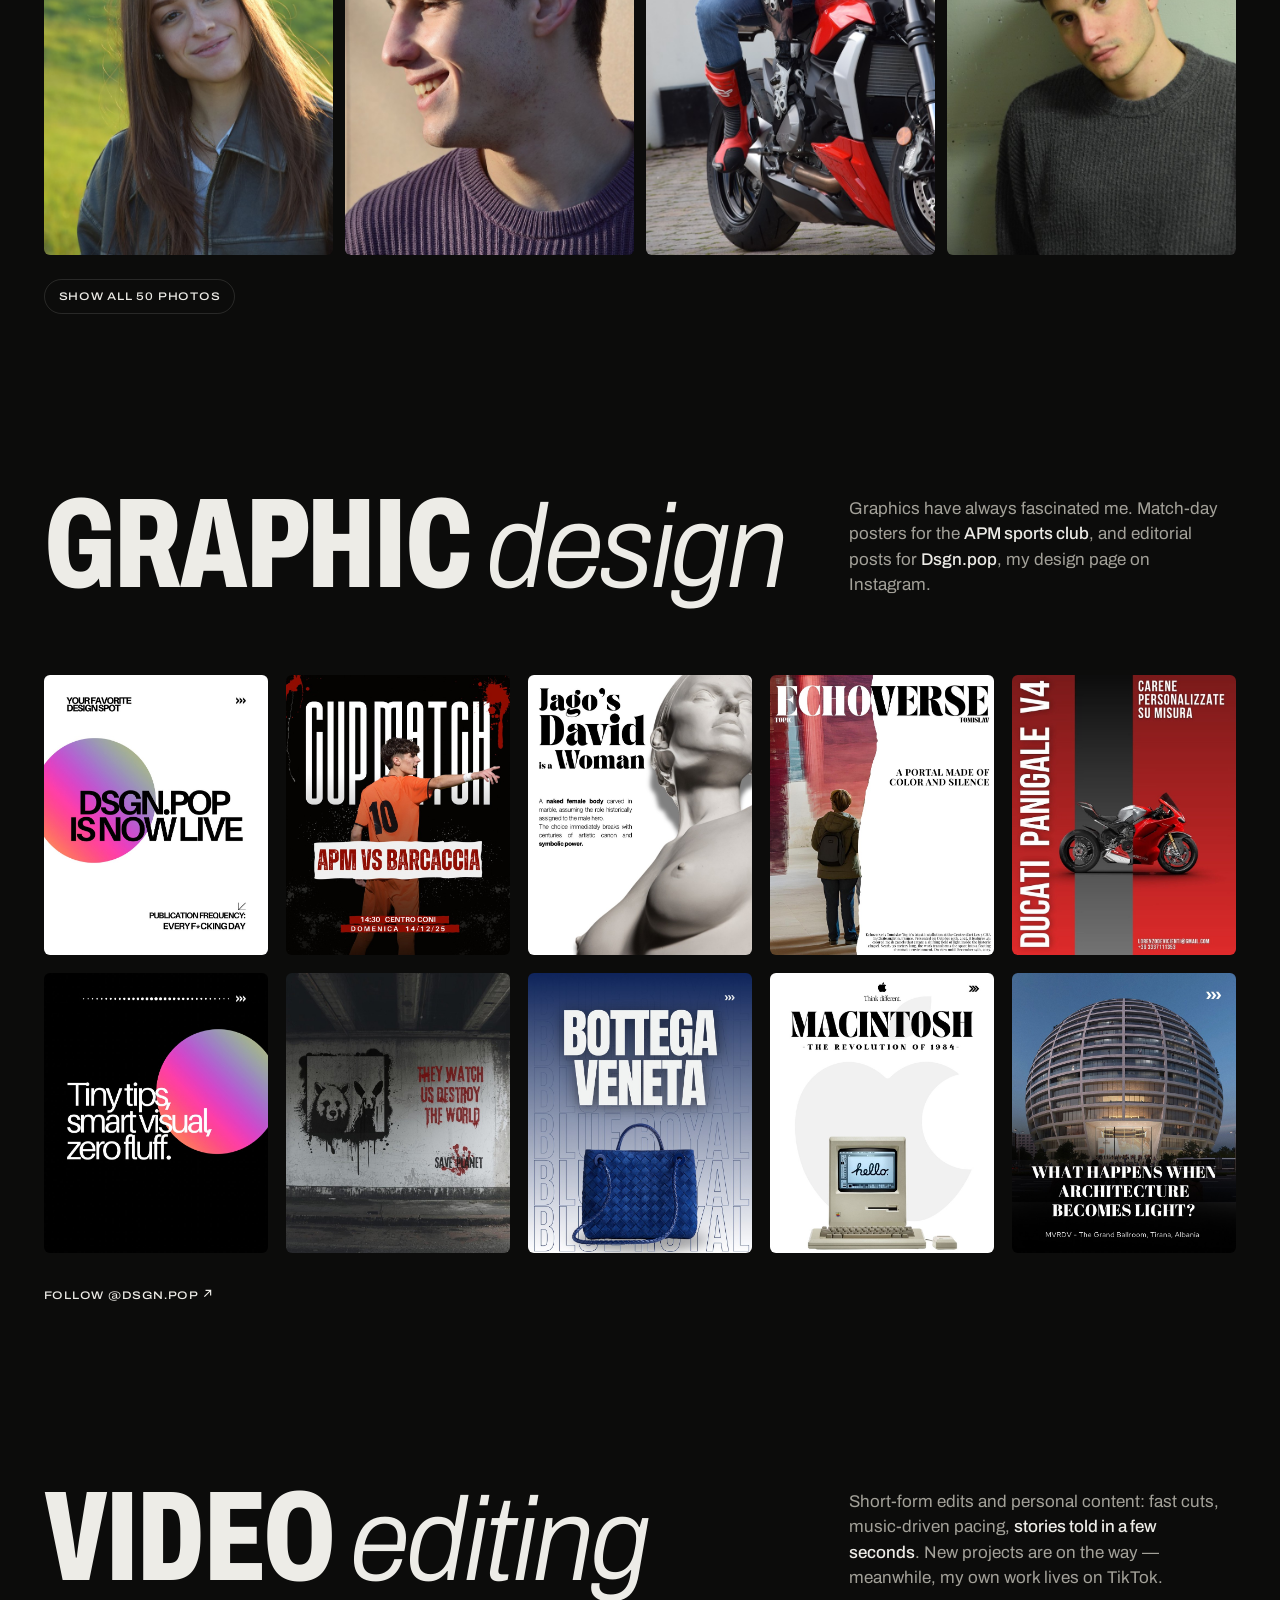
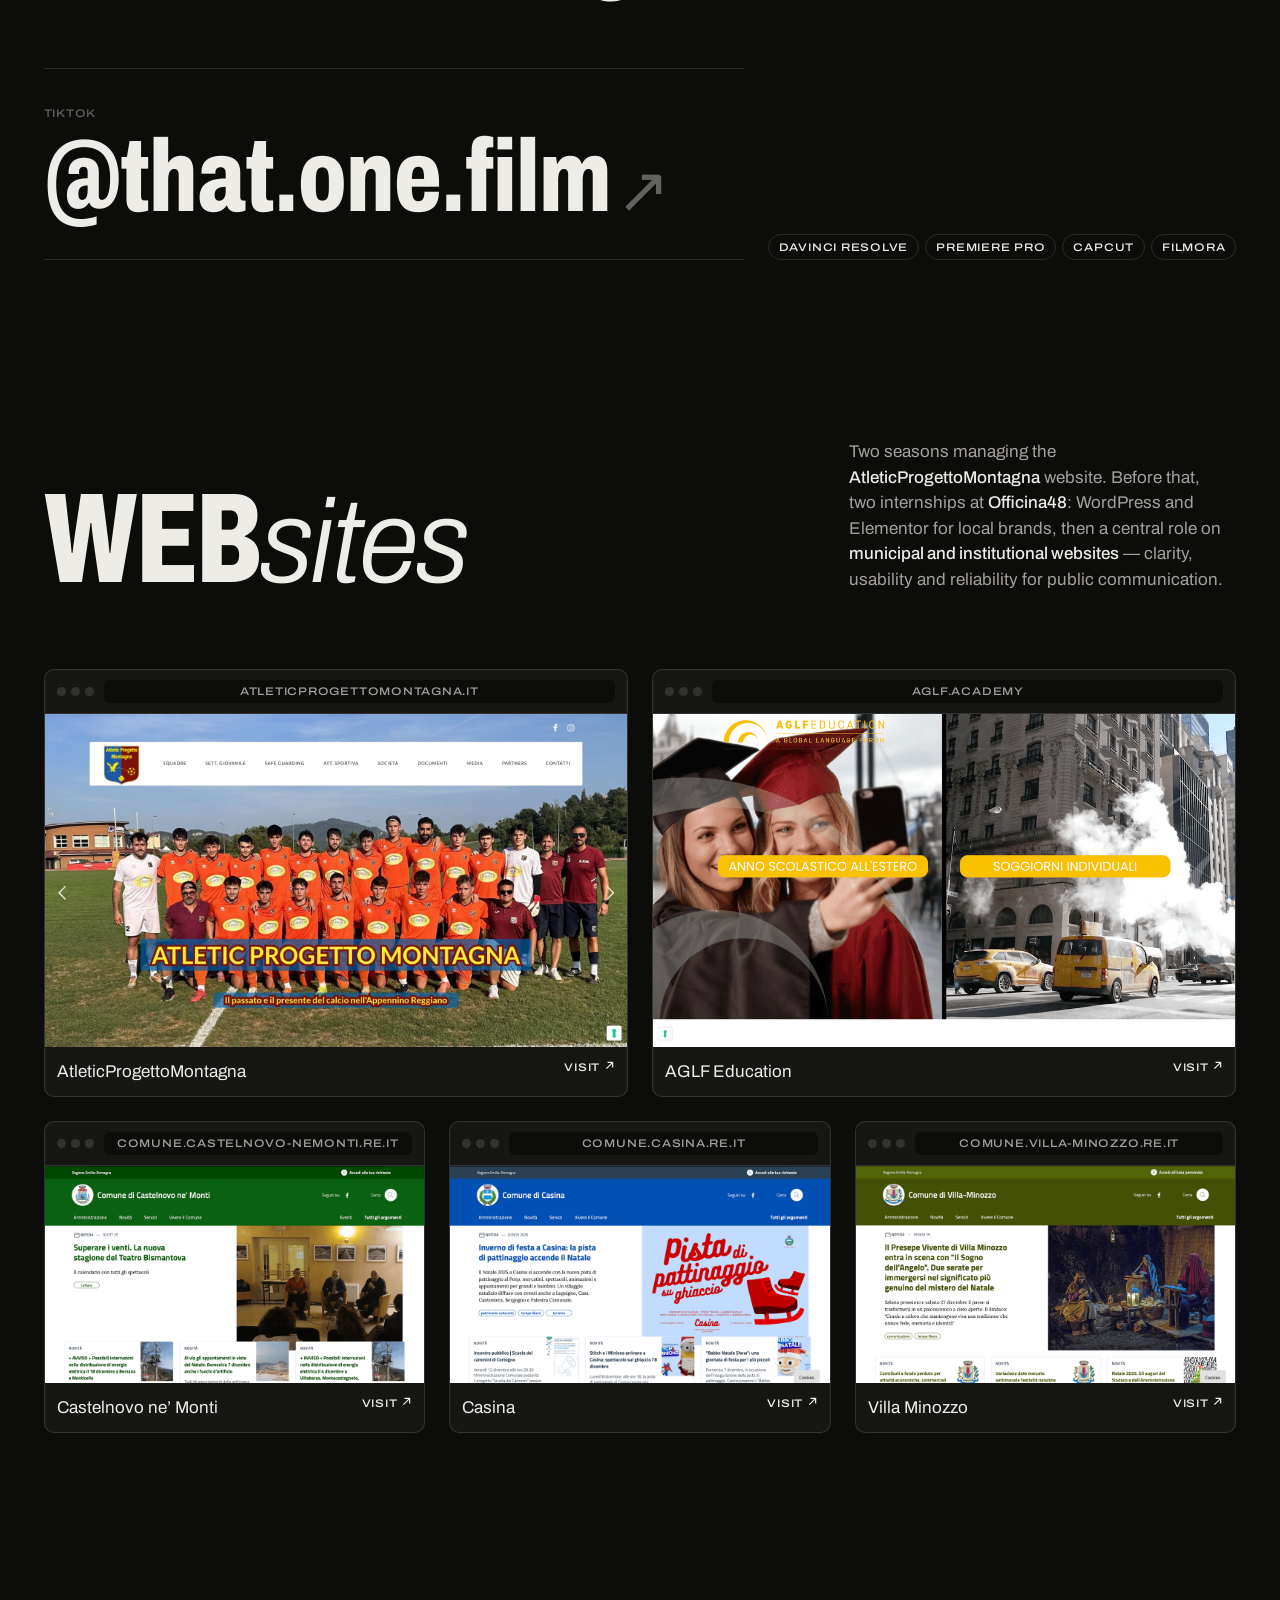
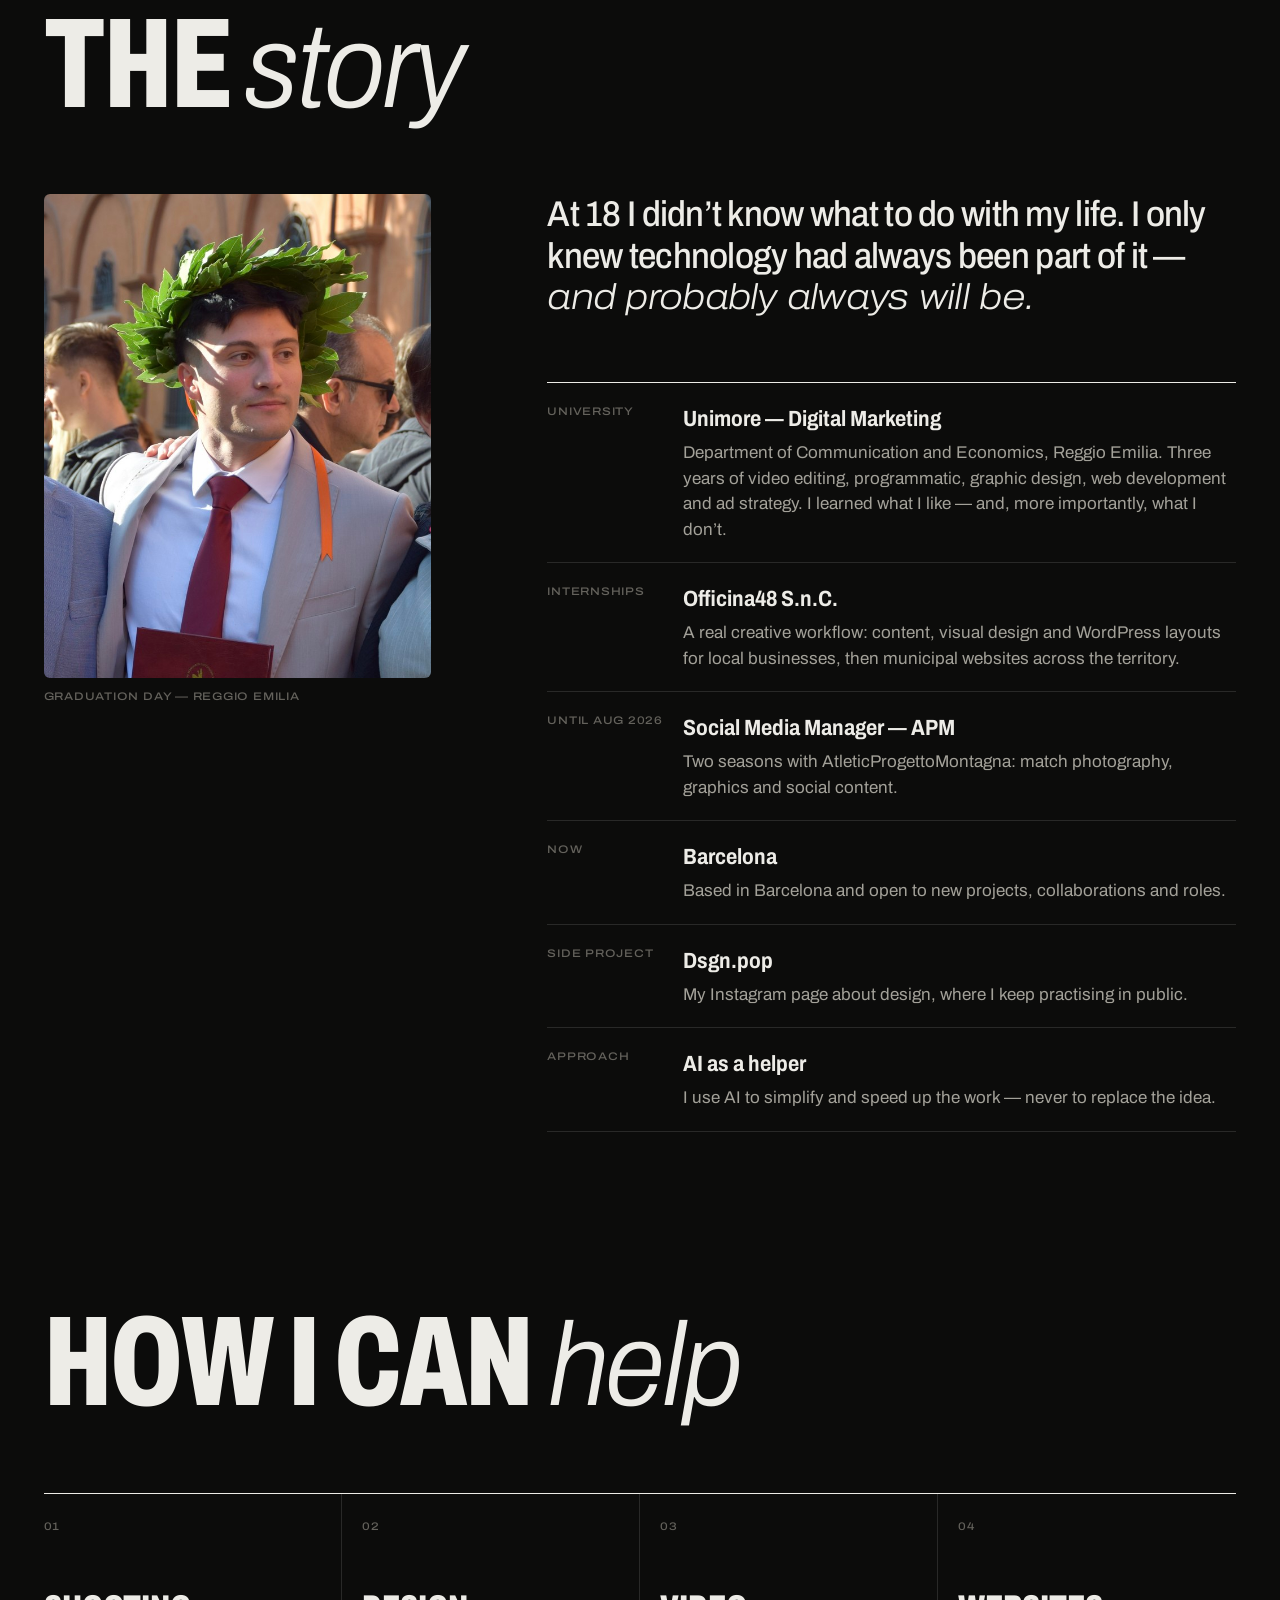
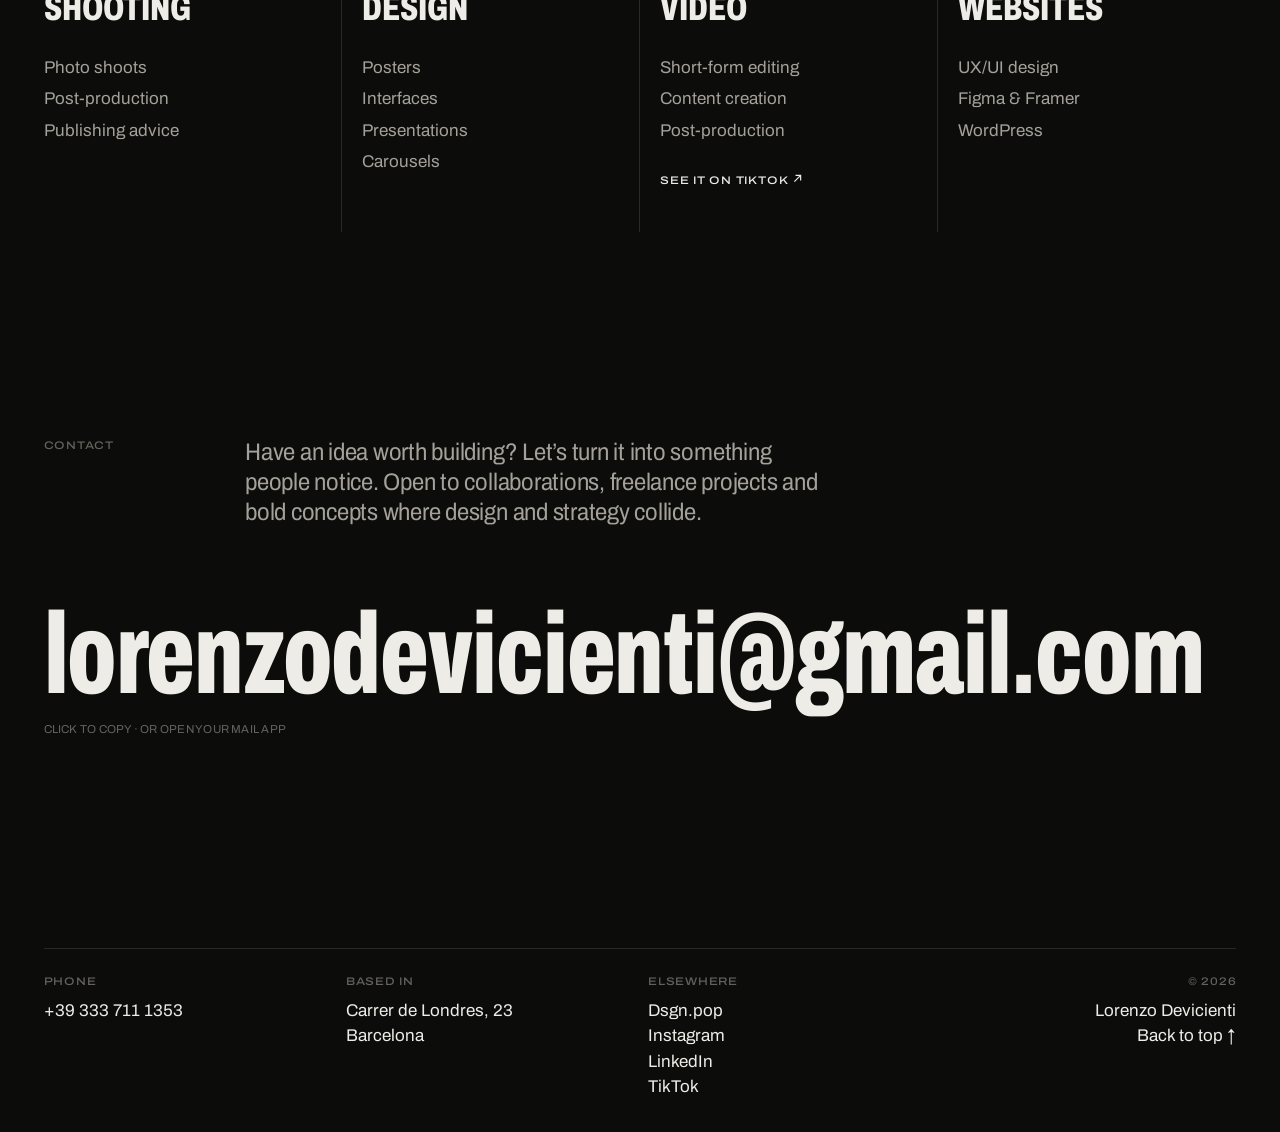
==== commit 69bc3a4c: "Bring back Video editing: menu, index and a TikTok section ready for clips Co-Authored-By: Claude Op" ====
--- a/index.html
+++ b/index.html
@@ -42,10 +42,11 @@
   <ol class="menu__list">
     <li><a href="#photo"><span class="mono">01</span>Photography</a></li>
     <li><a href="#graphics"><span class="mono">02</span>Graphic design</a></li>
-    <li><a href="#web"><span class="mono">03</span>Websites</a></li>
-    <li><a href="#about"><span class="mono">04</span>About</a></li>
-    <li><a href="#services"><span class="mono">05</span>Services</a></li>
-    <li><a href="#contact"><span class="mono">06</span>Contact</a></li>
+    <li><a href="#video"><span class="mono">03</span>Video editing</a></li>
+    <li><a href="#web"><span class="mono">04</span>Websites</a></li>
+    <li><a href="#about"><span class="mono">05</span>About</a></li>
+    <li><a href="#services"><span class="mono">06</span>Services</a></li>
+    <li><a href="#contact"><span class="mono">07</span>Contact</a></li>
   </ol>
   <div class="menu__foot mono">
     <a href="https://www.instagram.com/dsgn.pop/" target="_blank" rel="noopener">Dsgn.pop</a>
@@ -88,7 +89,8 @@
     <div class="index__head mono dim" aria-hidden="true"><span>No.</span><span>Discipline</span><span>Highlights</span><span>Volume</span></div>
     <a class="row" href="#photo" data-key="photo"><span class="row__n mono">01</span><span class="row__t">Photography</span><span class="row__d">AtleticProgettoMontagna · Felina F.C. · Portraits</span><span class="row__c mono">50 photos</span></a>
     <a class="row" href="#graphics" data-key="graphics"><span class="row__n mono">02</span><span class="row__t">Graphic design</span><span class="row__d">APM match posters · Dsgn.pop</span><span class="row__c mono">10 posts</span></a>
-    <a class="row" href="#web" data-key="web"><span class="row__n mono">03</span><span class="row__t">Web design</span><span class="row__d">AtleticProgettoMontagna · AGLF · Castelnovo ne’ Monti · Casina · Villa Minozzo</span><span class="row__c mono">5 sites</span></a>
+    <a class="row" href="#video" data-key="video"><span class="row__n mono">03</span><span class="row__t">Video editing</span><span class="row__d">Short-form edits · Content creation</span><span class="row__c mono">@that.one.film</span></a>
+    <a class="row" href="#web" data-key="web"><span class="row__n mono">04</span><span class="row__t">Web design</span><span class="row__d">AtleticProgettoMontagna · AGLF · Castelnovo ne’ Monti · Casina · Villa Minozzo</span><span class="row__c mono">5 sites</span></a>
   </section>
 
   <section class="chapter" id="photo" aria-labelledby="photo-title">
@@ -177,6 +179,17 @@
     <p class="posters__follow"><a class="mono ulink" href="https://www.instagram.com/dsgn.pop/" target="_blank" rel="noopener">Follow @dsgn.pop <svg width="11" height="11" viewBox="0 0 14 14" aria-hidden="true"><path d="M3 11 11 3M4.5 3H11v6.5" fill="none" stroke="currentColor" stroke-width="1.5"/></svg></a></p>
   </section>
 
+  <section class="chapter" id="video" aria-labelledby="video-title">
+    <header class="chapter__head rv">
+      <h2 class="chapter__title" id="video-title">Video <span class="serif">editing</span></h2>
+      <p class="chapter__lede">Short-form edits and personal content: fast cuts, music-driven pacing, <strong>stories told in a few seconds</strong>. New projects are on the way — meanwhile, my own work lives on TikTok.</p>
+    </header>
+    <div class="reel rv">
+      <a class="reel__link" href="https://www.tiktok.com/@that.one.film" target="_blank" rel="noopener"><span class="mono dim">TikTok</span><span class="reel__handle">@that.one.film</span><span class="reel__arrow" aria-hidden="true">↗</span></a>
+      <ul class="tools mono" aria-label="Toolkit"><li>DaVinci Resolve</li><li>Premiere Pro</li><li>CapCut</li><li>Filmora</li></ul>
+    </div>
+  </section>
+
   <section class="chapter" id="web" aria-labelledby="web-title">
     <header class="chapter__head rv">
       <h2 class="chapter__title" id="web-title">Web<span class="serif">sites</span></h2>
--- a/assets/css/style.css
+++ b/assets/css/style.css
@@ -592,3 +592,18 @@
 
 /* Link sotto un servizio (TikTok) */
 .service__link { margin-top: 20px; }
+
+/* Video: un unico grande link al profilo TikTok, finché non arrivano lavori nuovi */
+.reel { display: flex; flex-wrap: wrap; align-items: end; justify-content: space-between; gap: 24px; margin-top: clamp(32px, 5vw, 64px); }
+.reel__link { display: grid; grid-template-columns: max-content max-content; justify-content: start; align-items: end; column-gap: .3em; flex: 1 1 520px; padding-block: clamp(20px, 3vw, 36px); border-block: 1px solid var(--line); text-decoration: none; color: var(--ink); }
+.reel__link .mono { grid-column: 1 / -1; margin-bottom: 10px; }
+.reel__handle { font-size: clamp(40px, 8vw, 132px); line-height: .9; font-weight: 800; font-stretch: 72%; letter-spacing: -.01em; transition: font-stretch .6s var(--ease), color .3s; }
+.reel__arrow { font-size: clamp(28px, 5vw, 80px); line-height: 1; color: var(--ink-3); transition: transform .5s var(--ease), color .3s; }
+.reel__link:hover .reel__handle, .reel__link:focus-visible .reel__handle { font-stretch: 90%; color: var(--signal); }
+.reel__link:hover .reel__arrow, .reel__link:focus-visible .reel__arrow { transform: translate(6px, -6px); color: var(--signal); }
+.reel .tools { margin-top: 0; }
+@media (max-width: 600px) { .reel__handle { font-stretch: 66%; } }
+.clips { display: grid; grid-template-columns: repeat(4, minmax(0, 1fr)); gap: clamp(12px, 2vw, 24px); margin-top: clamp(32px, 5vw, 64px); }
+.clip { aspect-ratio: 9 / 16; border-radius: 18px; overflow: hidden; background: var(--paper-2); }
+.clip iframe { width: 100%; height: 100%; border: 0; display: block; }
+@media (max-width: 900px) { .clips { grid-template-columns: repeat(2, minmax(0, 1fr)); } }
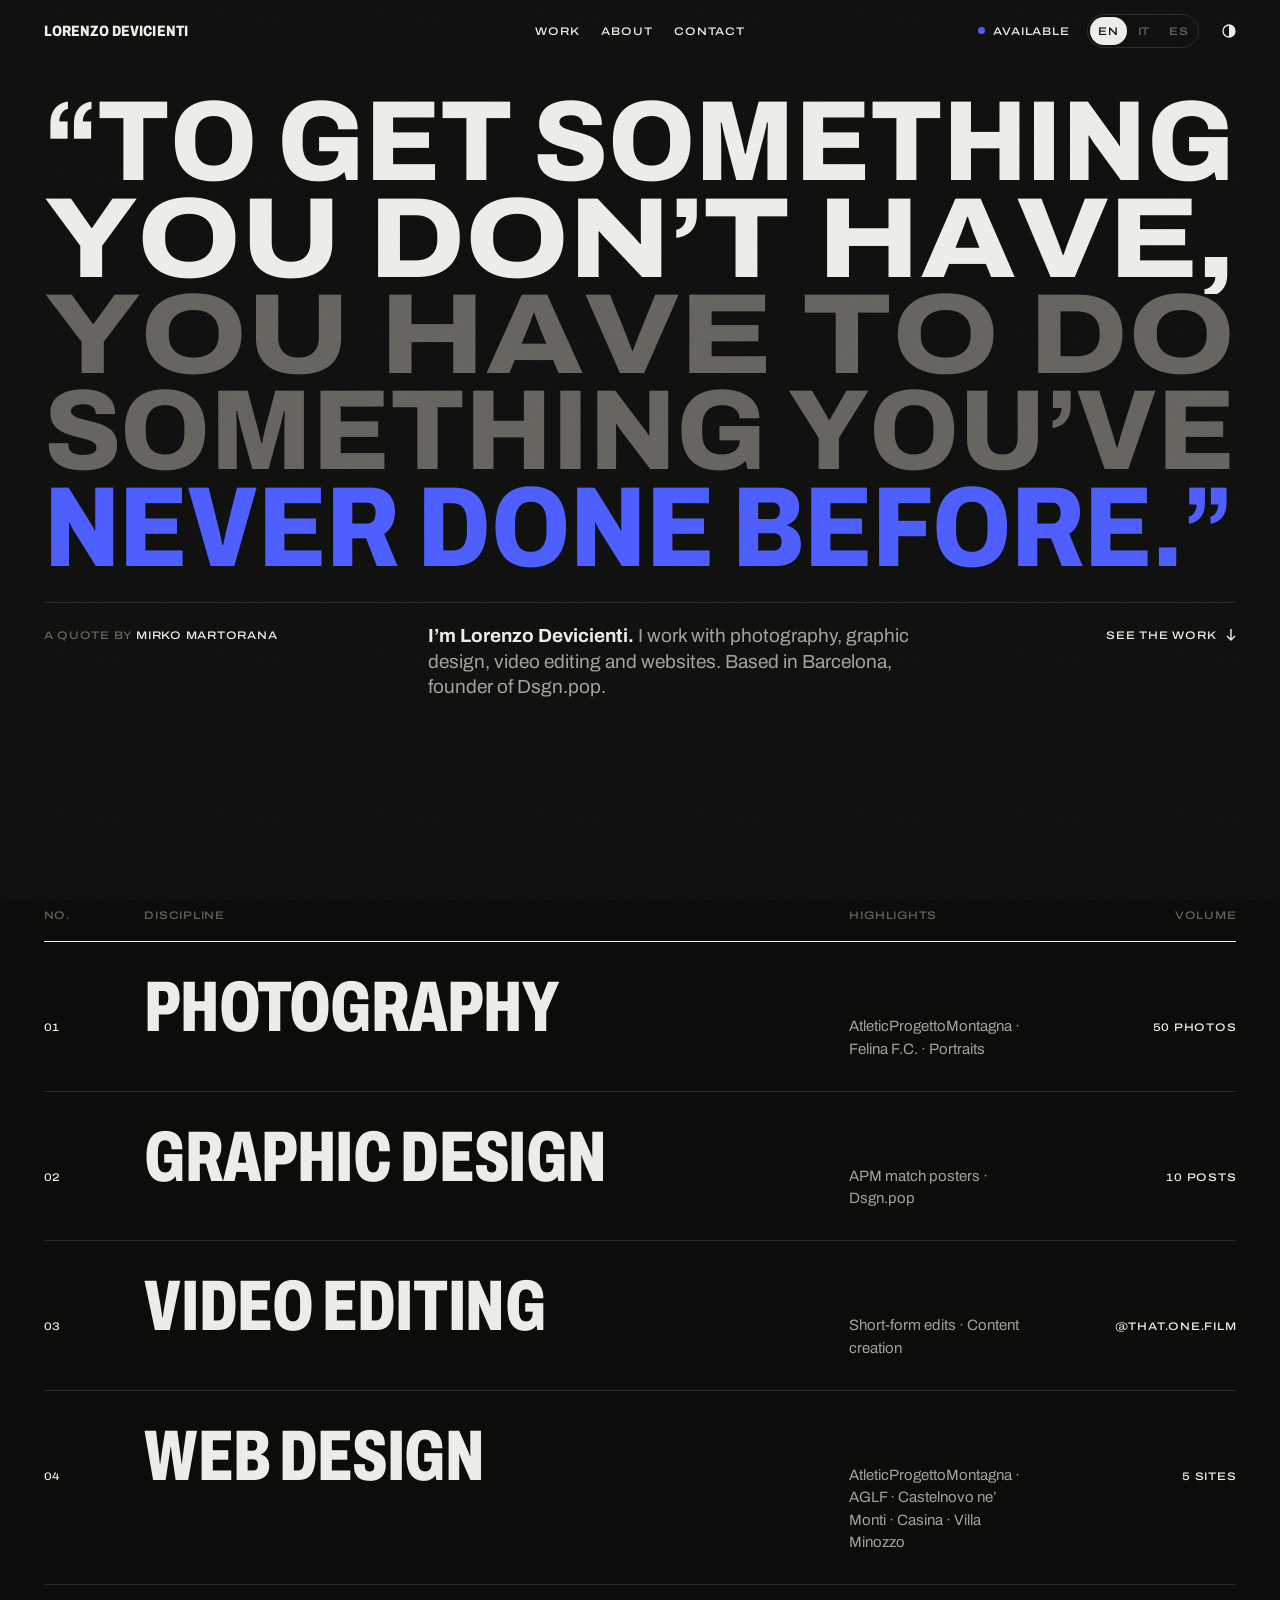
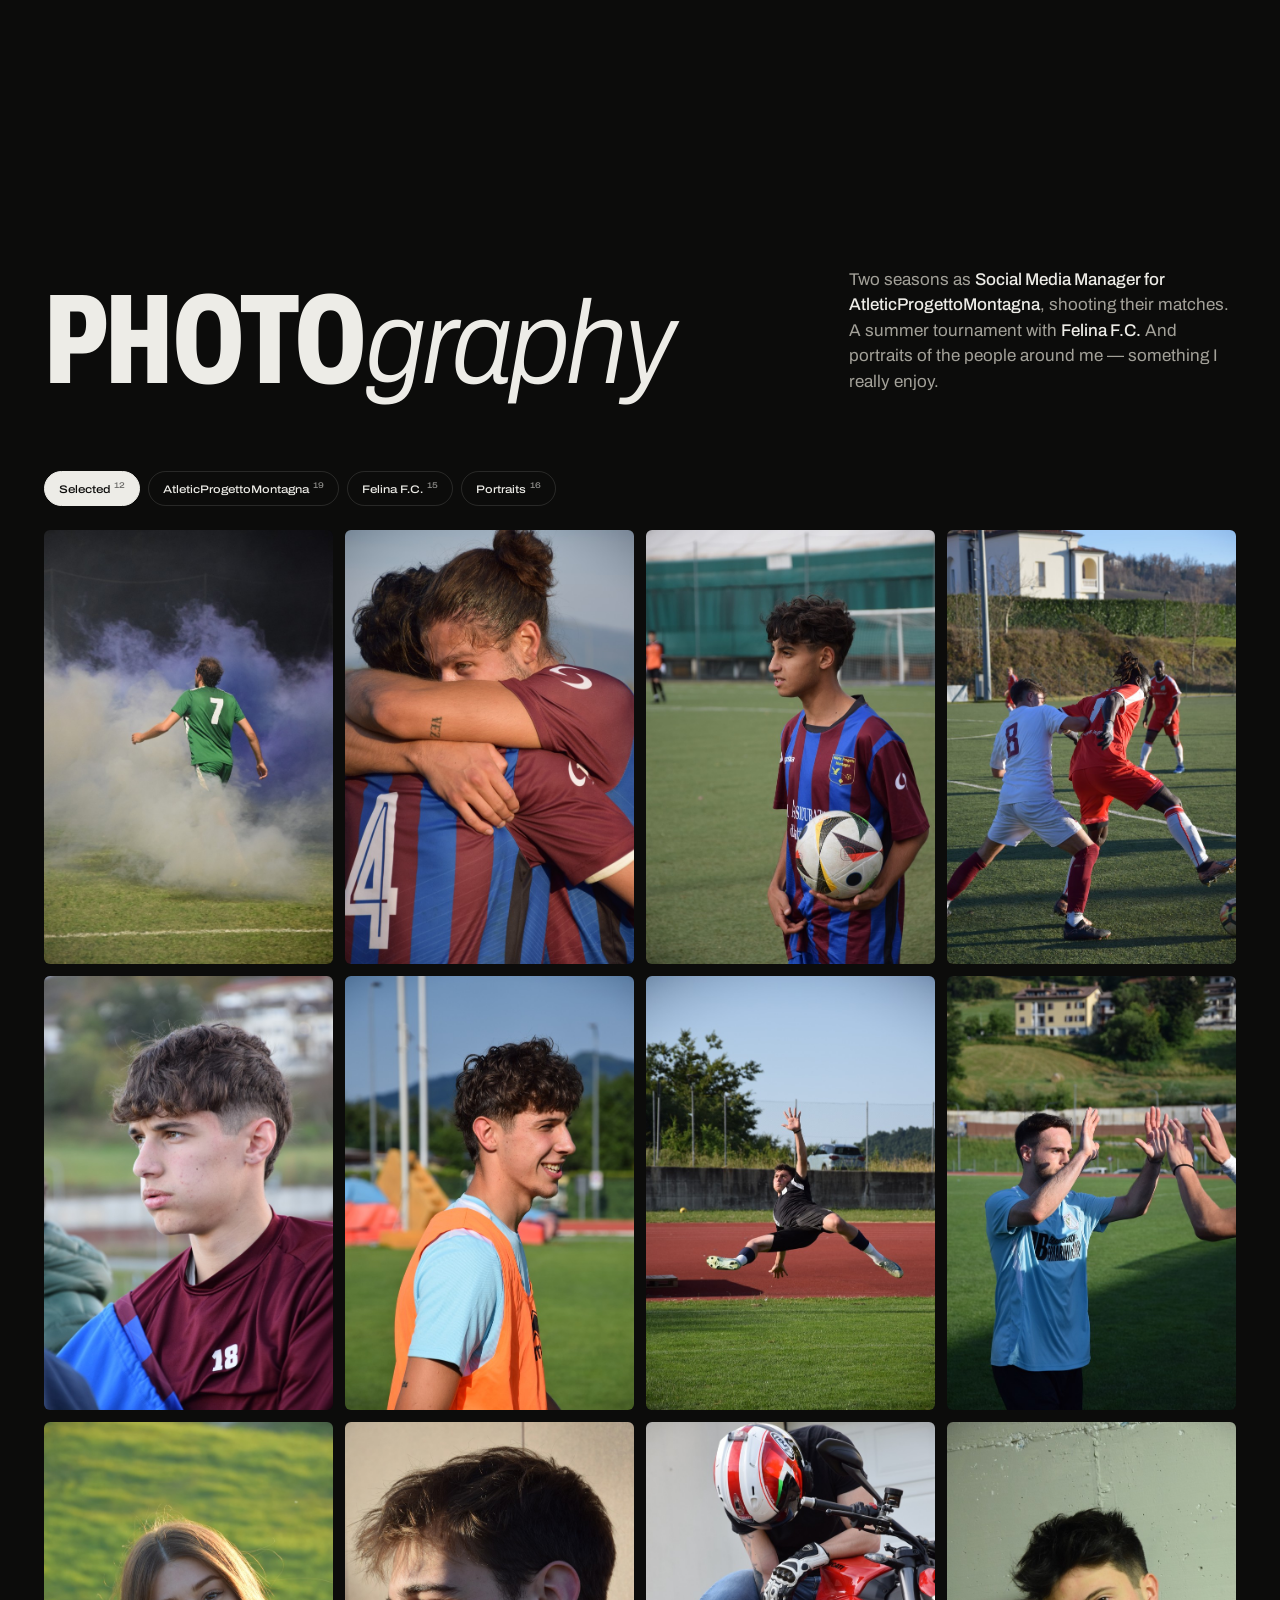
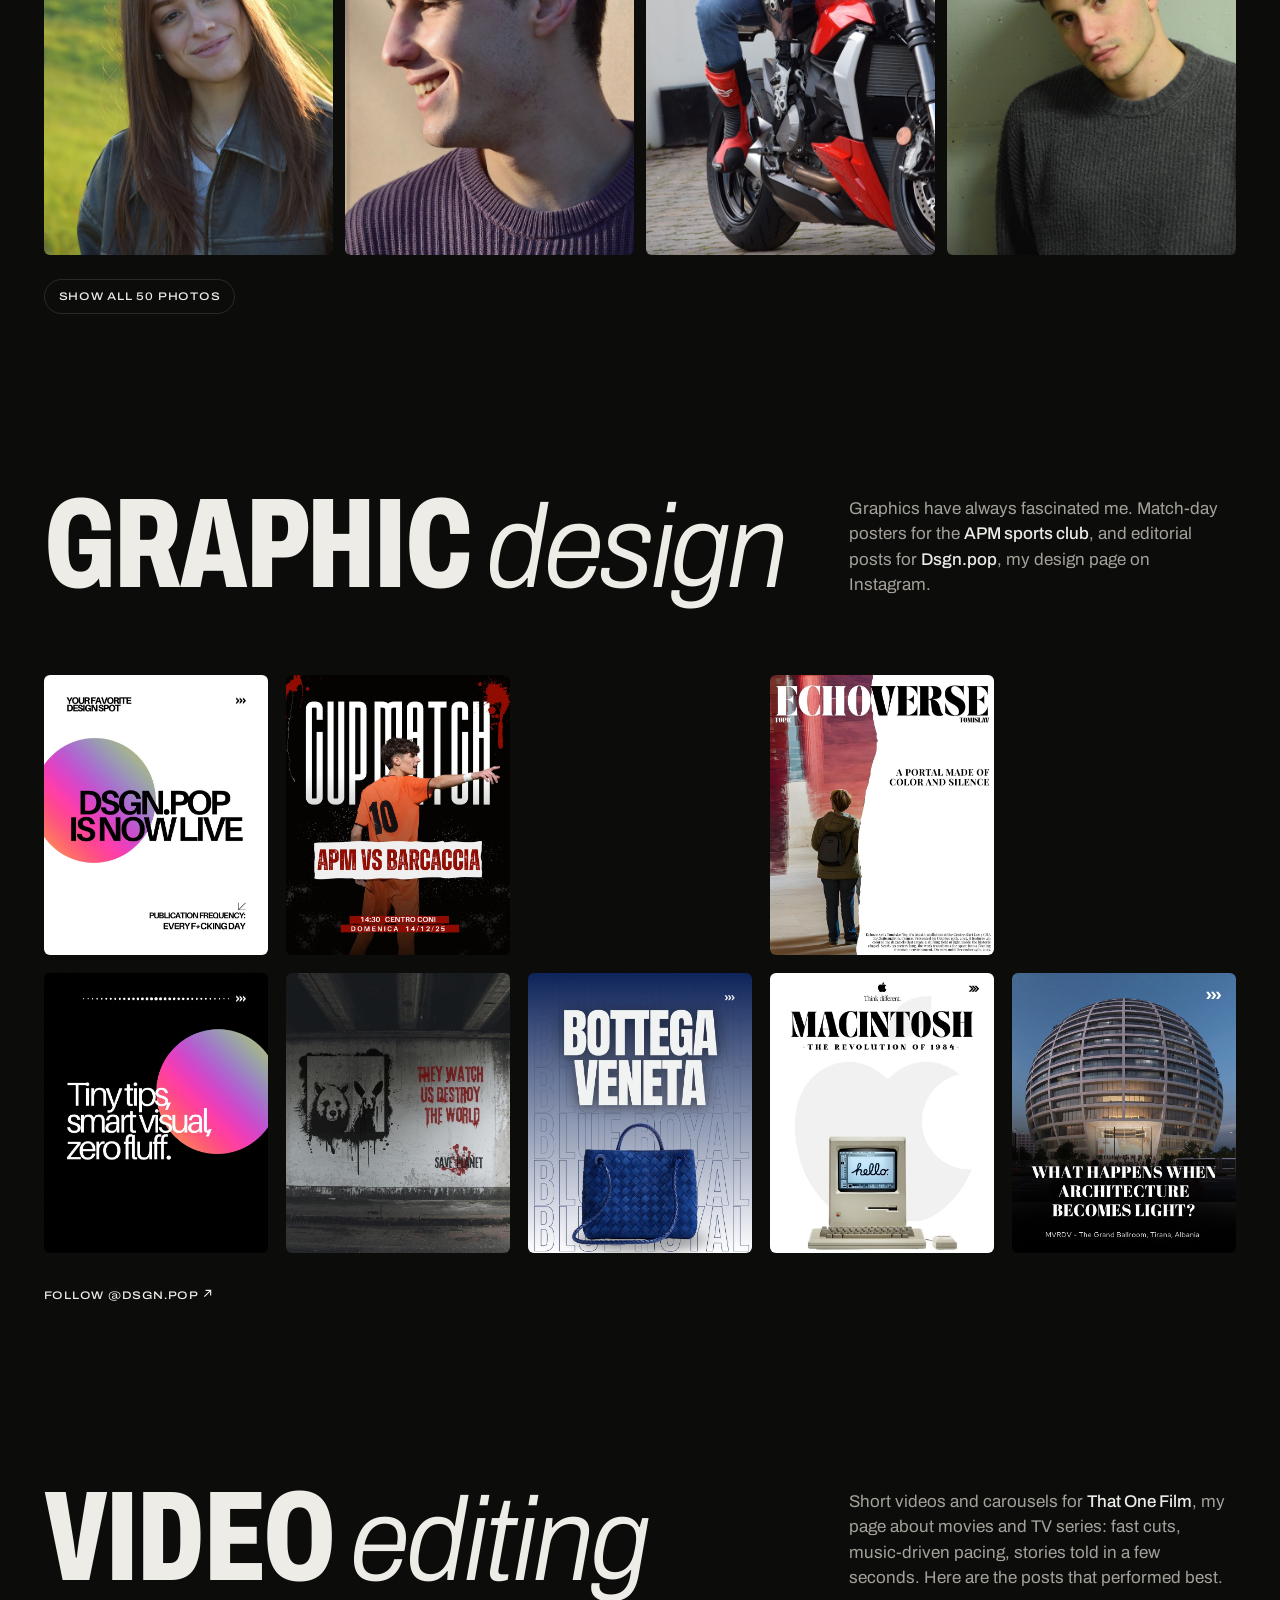
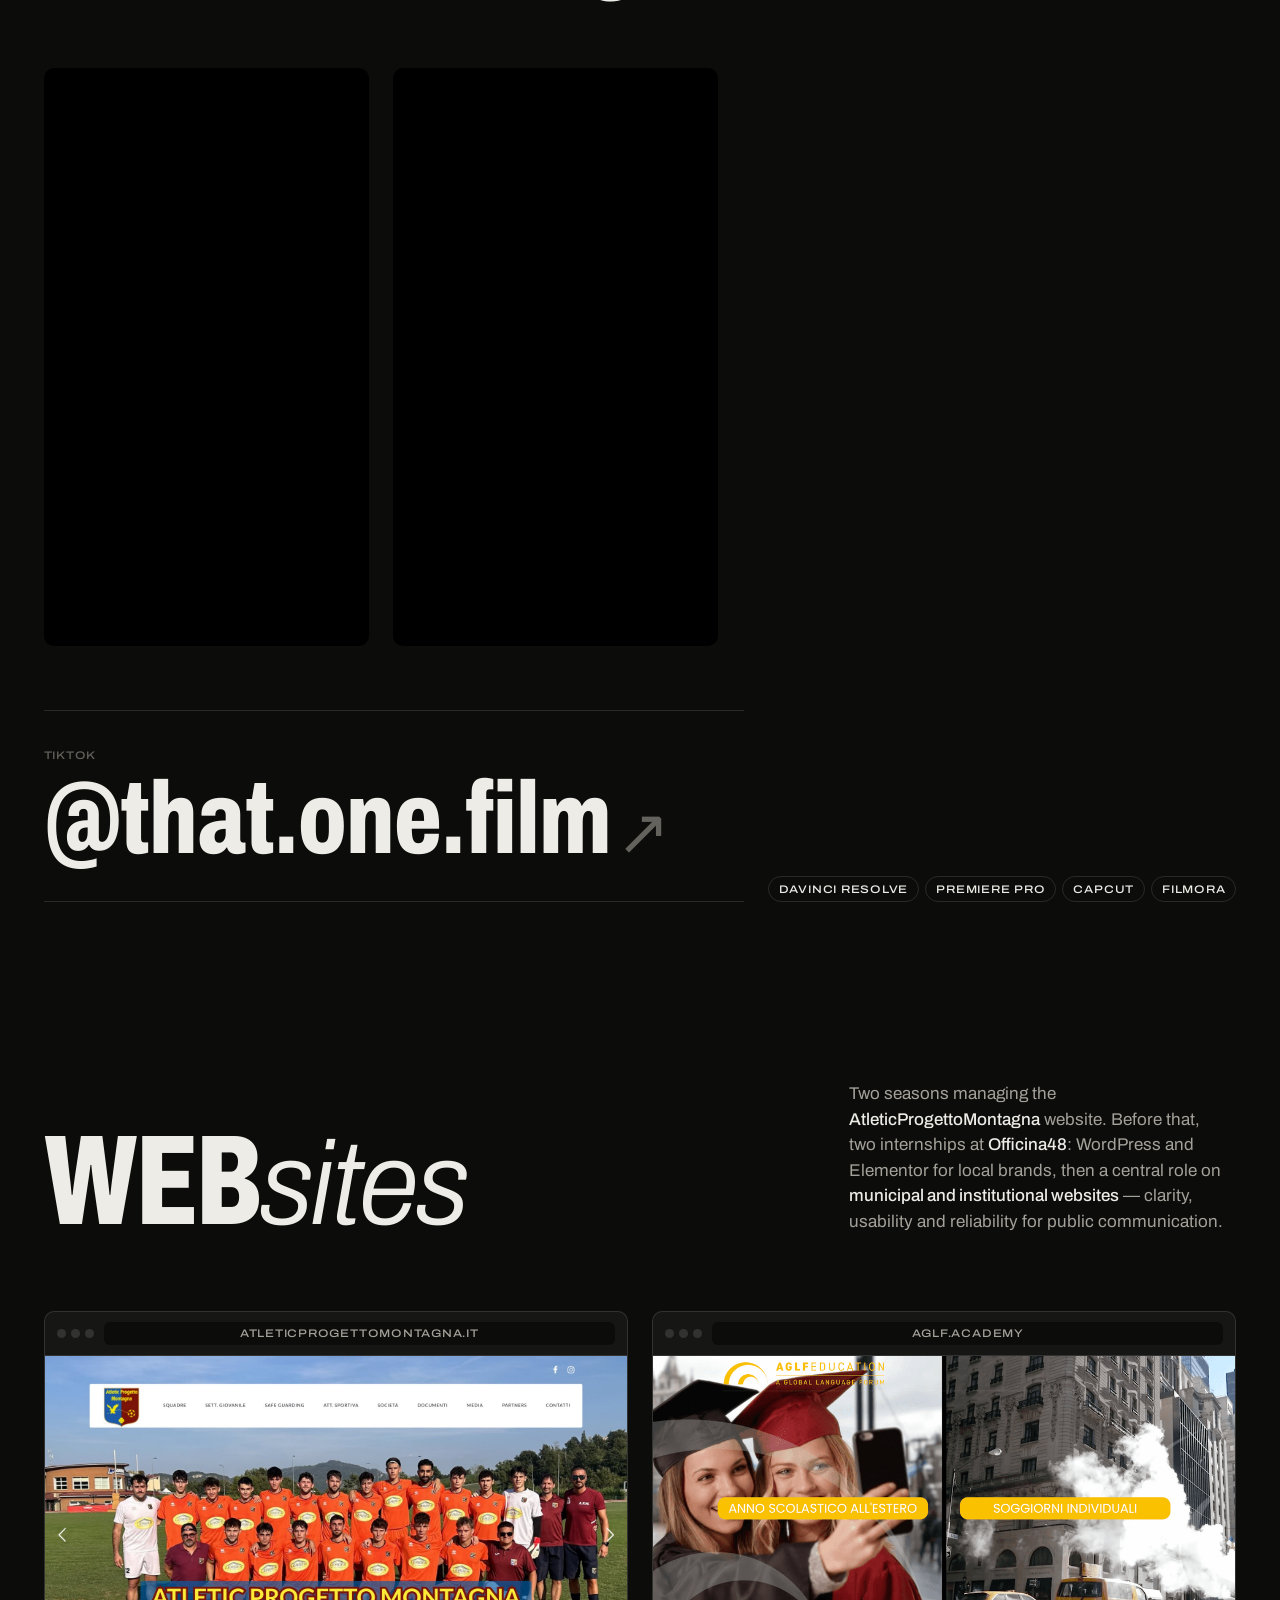
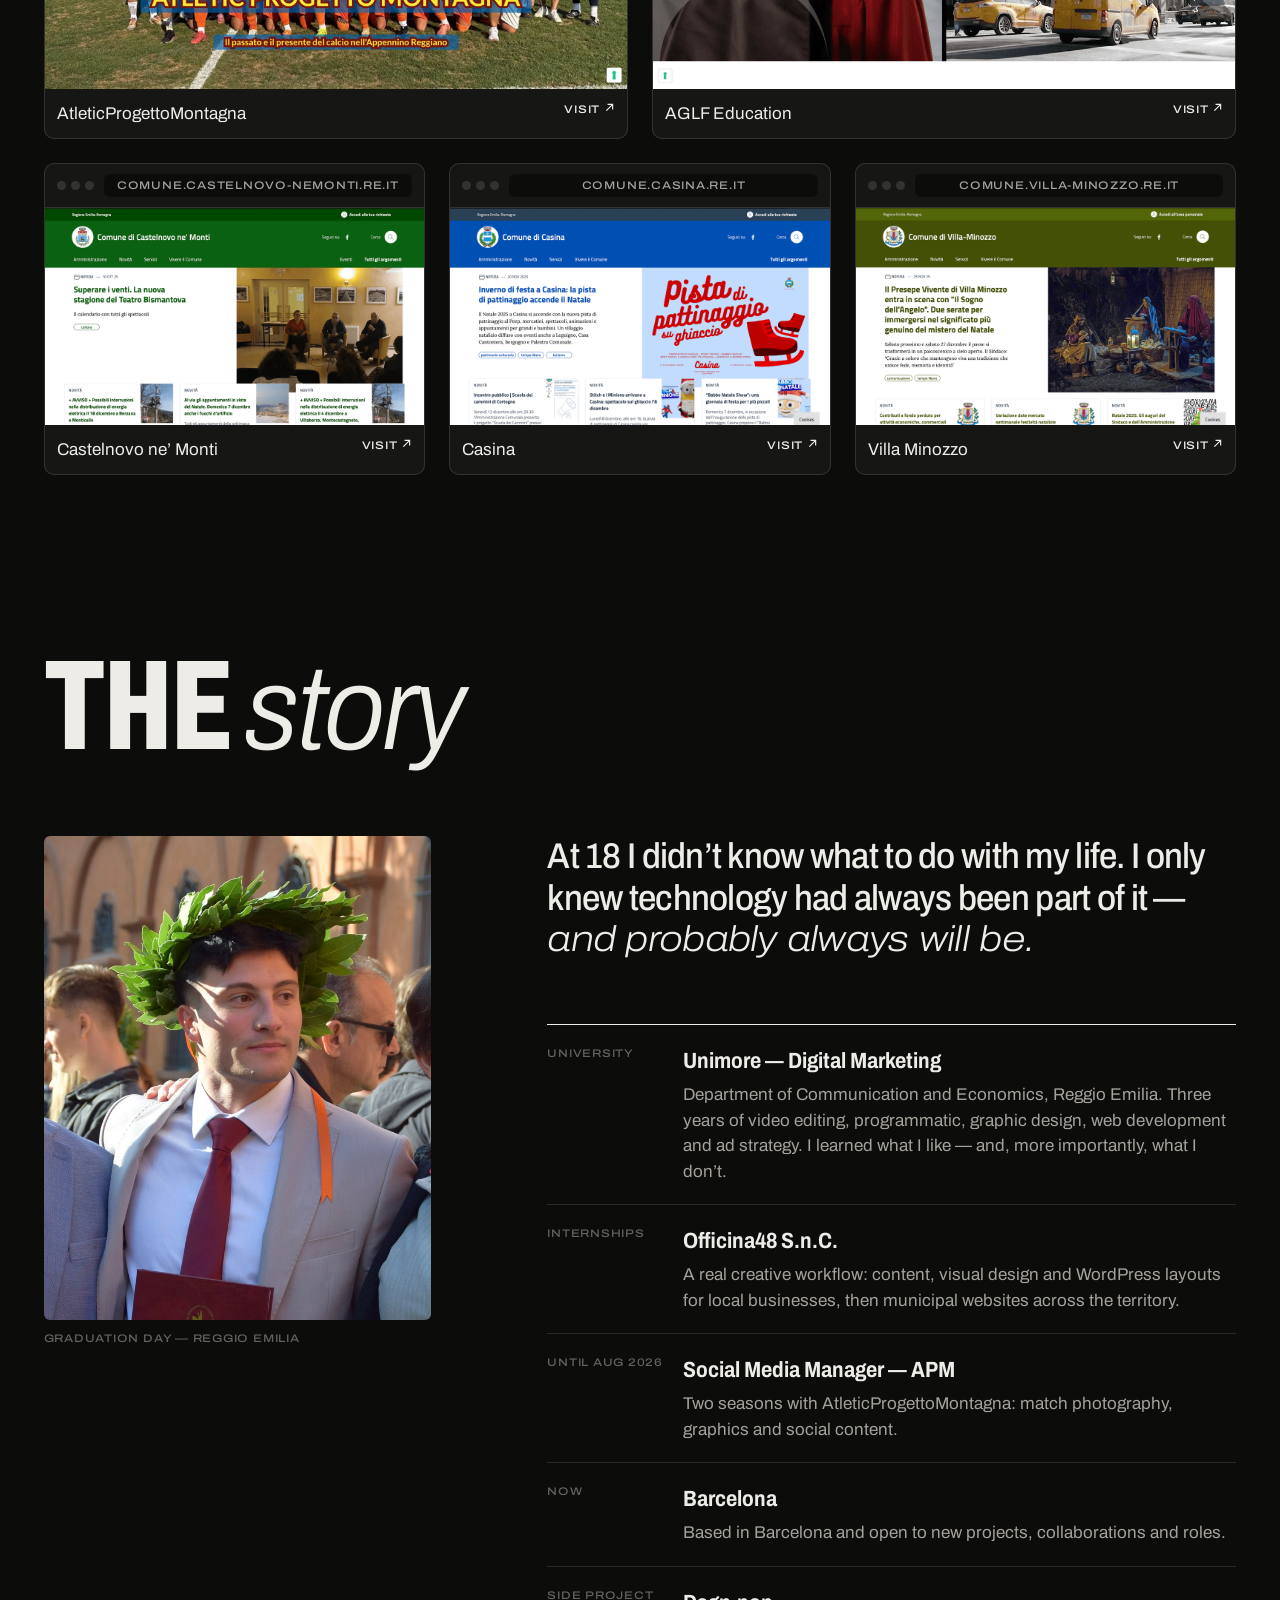
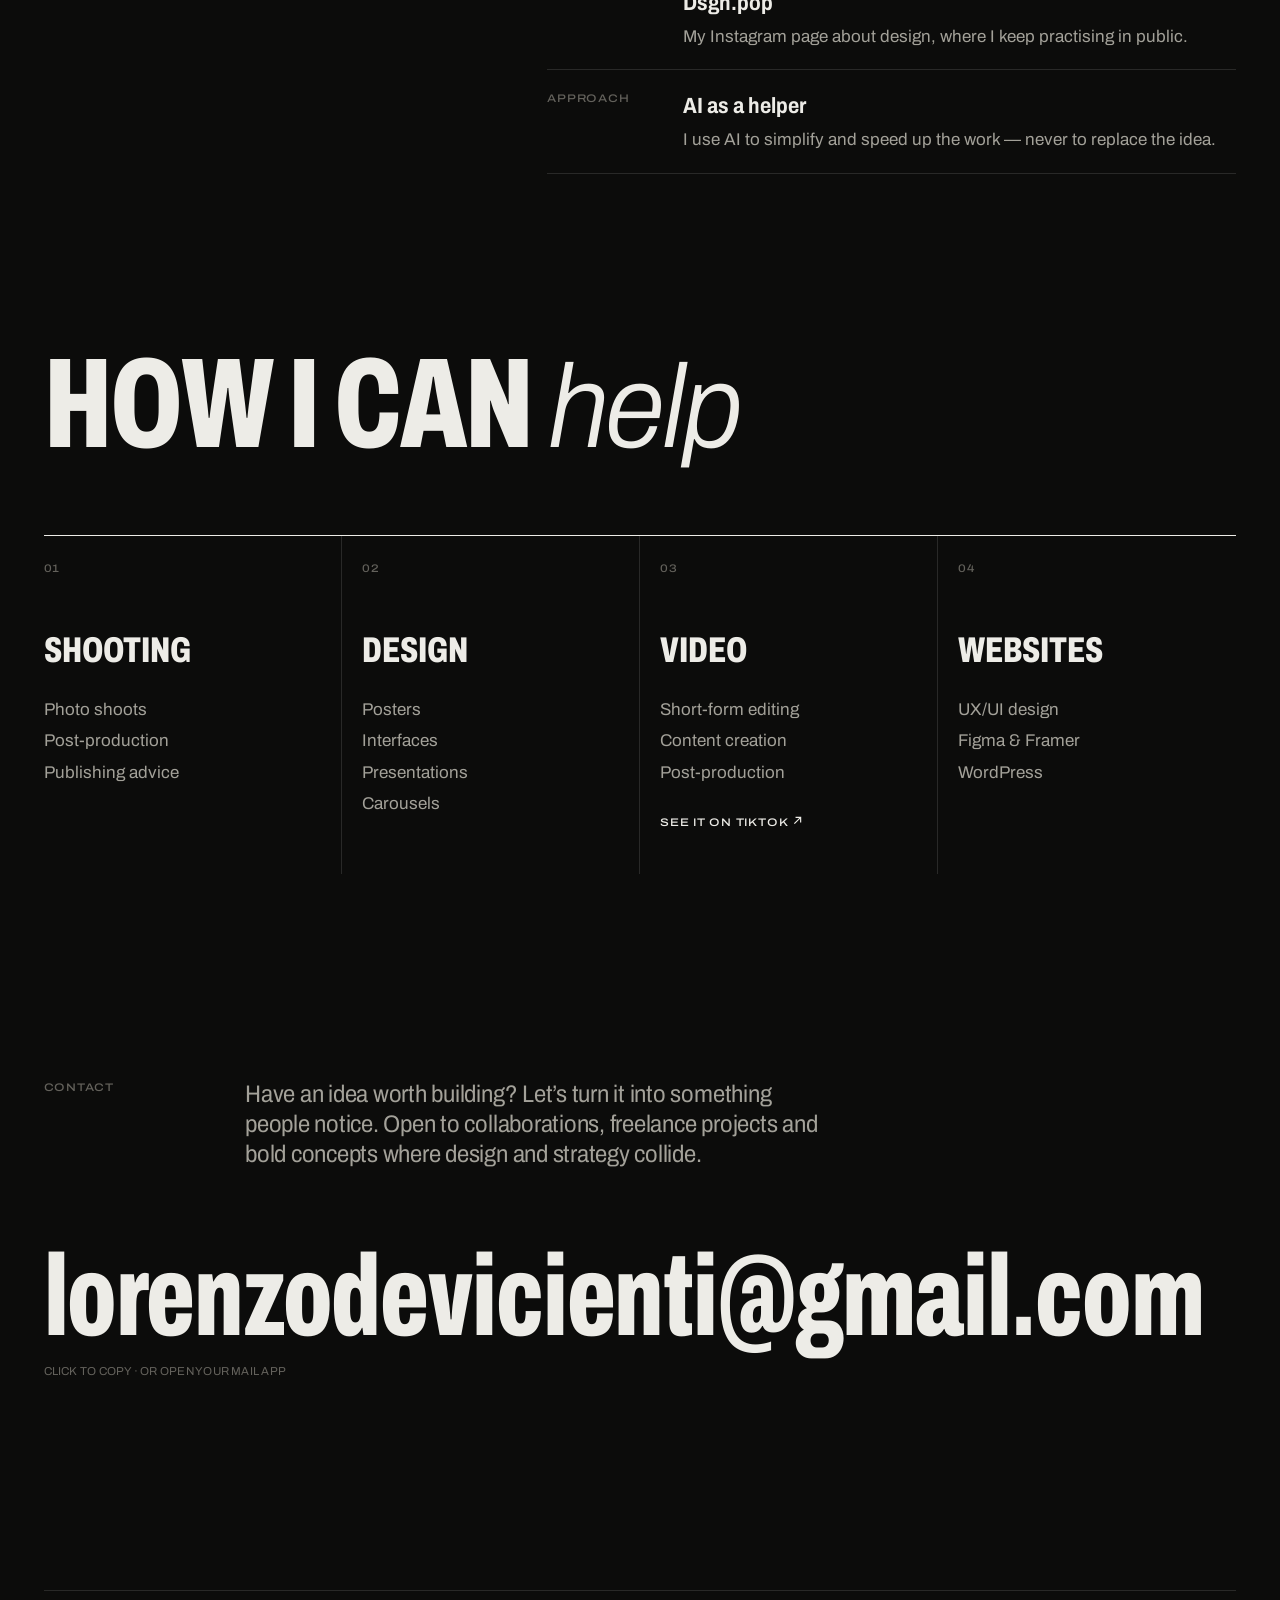
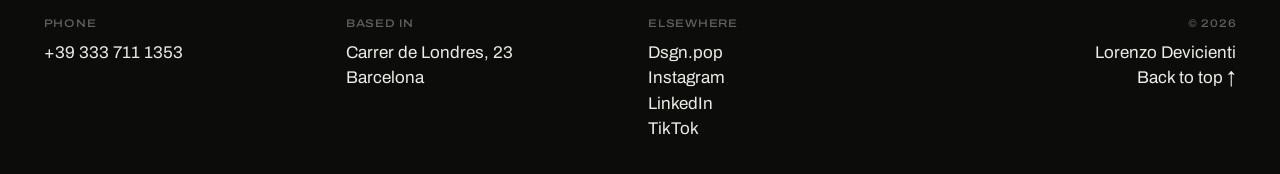
==== commit fd2091b9: "Video: embed the two best That One Film carousels Co-Authored-By: Claude Opus 5.5 <noreply@anthropic" ====
--- a/index.html
+++ b/index.html
@@ -182,8 +182,12 @@
   <section class="chapter" id="video" aria-labelledby="video-title">
     <header class="chapter__head rv">
       <h2 class="chapter__title" id="video-title">Video <span class="serif">editing</span></h2>
-      <p class="chapter__lede">Short-form edits and personal content: fast cuts, music-driven pacing, <strong>stories told in a few seconds</strong>. New projects are on the way — meanwhile, my own work lives on TikTok.</p>
-    </header>
+      <p class="chapter__lede">Short videos and carousels for <strong>That One Film</strong>, my page about movies and TV series: fast cuts, music-driven pacing, stories told in a few seconds. Here are the posts that performed best.</p>
+    </header>
+    <div class="clips rv">
+        <figure class="clip clip--photo"><iframe src="https://www.tiktok.com/embed/v2/7691425132136385825" title="TikTok post 1 by @that.one.film" loading="lazy" allow="fullscreen; encrypted-media" allowfullscreen></iframe></figure>
+        <figure class="clip clip--photo"><iframe src="https://www.tiktok.com/embed/v2/7641925220240035104" title="TikTok post 2 by @that.one.film" loading="lazy" allow="fullscreen; encrypted-media" allowfullscreen></iframe></figure>
+    </div>
     <div class="reel rv">
       <a class="reel__link" href="https://www.tiktok.com/@that.one.film" target="_blank" rel="noopener"><span class="mono dim">TikTok</span><span class="reel__handle">@that.one.film</span><span class="reel__arrow" aria-hidden="true">↗</span></a>
       <ul class="tools mono" aria-label="Toolkit"><li>DaVinci Resolve</li><li>Premiere Pro</li><li>CapCut</li><li>Filmora</li></ul>
--- a/assets/css/style.css
+++ b/assets/css/style.css
@@ -607,3 +607,7 @@
 .clip { aspect-ratio: 9 / 16; border-radius: 18px; overflow: hidden; background: var(--paper-2); }
 .clip iframe { width: 100%; height: 100%; border: 0; display: block; }
 @media (max-width: 900px) { .clips { grid-template-columns: repeat(2, minmax(0, 1fr)); } }
+/* I caroselli usano l'embed classico di TikTok: altezza fissa, larghezza massima 340px */
+.clips:has(.clip--photo) { grid-template-columns: repeat(auto-fill, 325px); justify-content: start; }
+@media (max-width: 720px) { .clips:has(.clip--photo) { grid-template-columns: 325px; justify-content: center; } }
+.clip--photo { aspect-ratio: auto; height: 578px; background: #000; border-radius: 10px; }
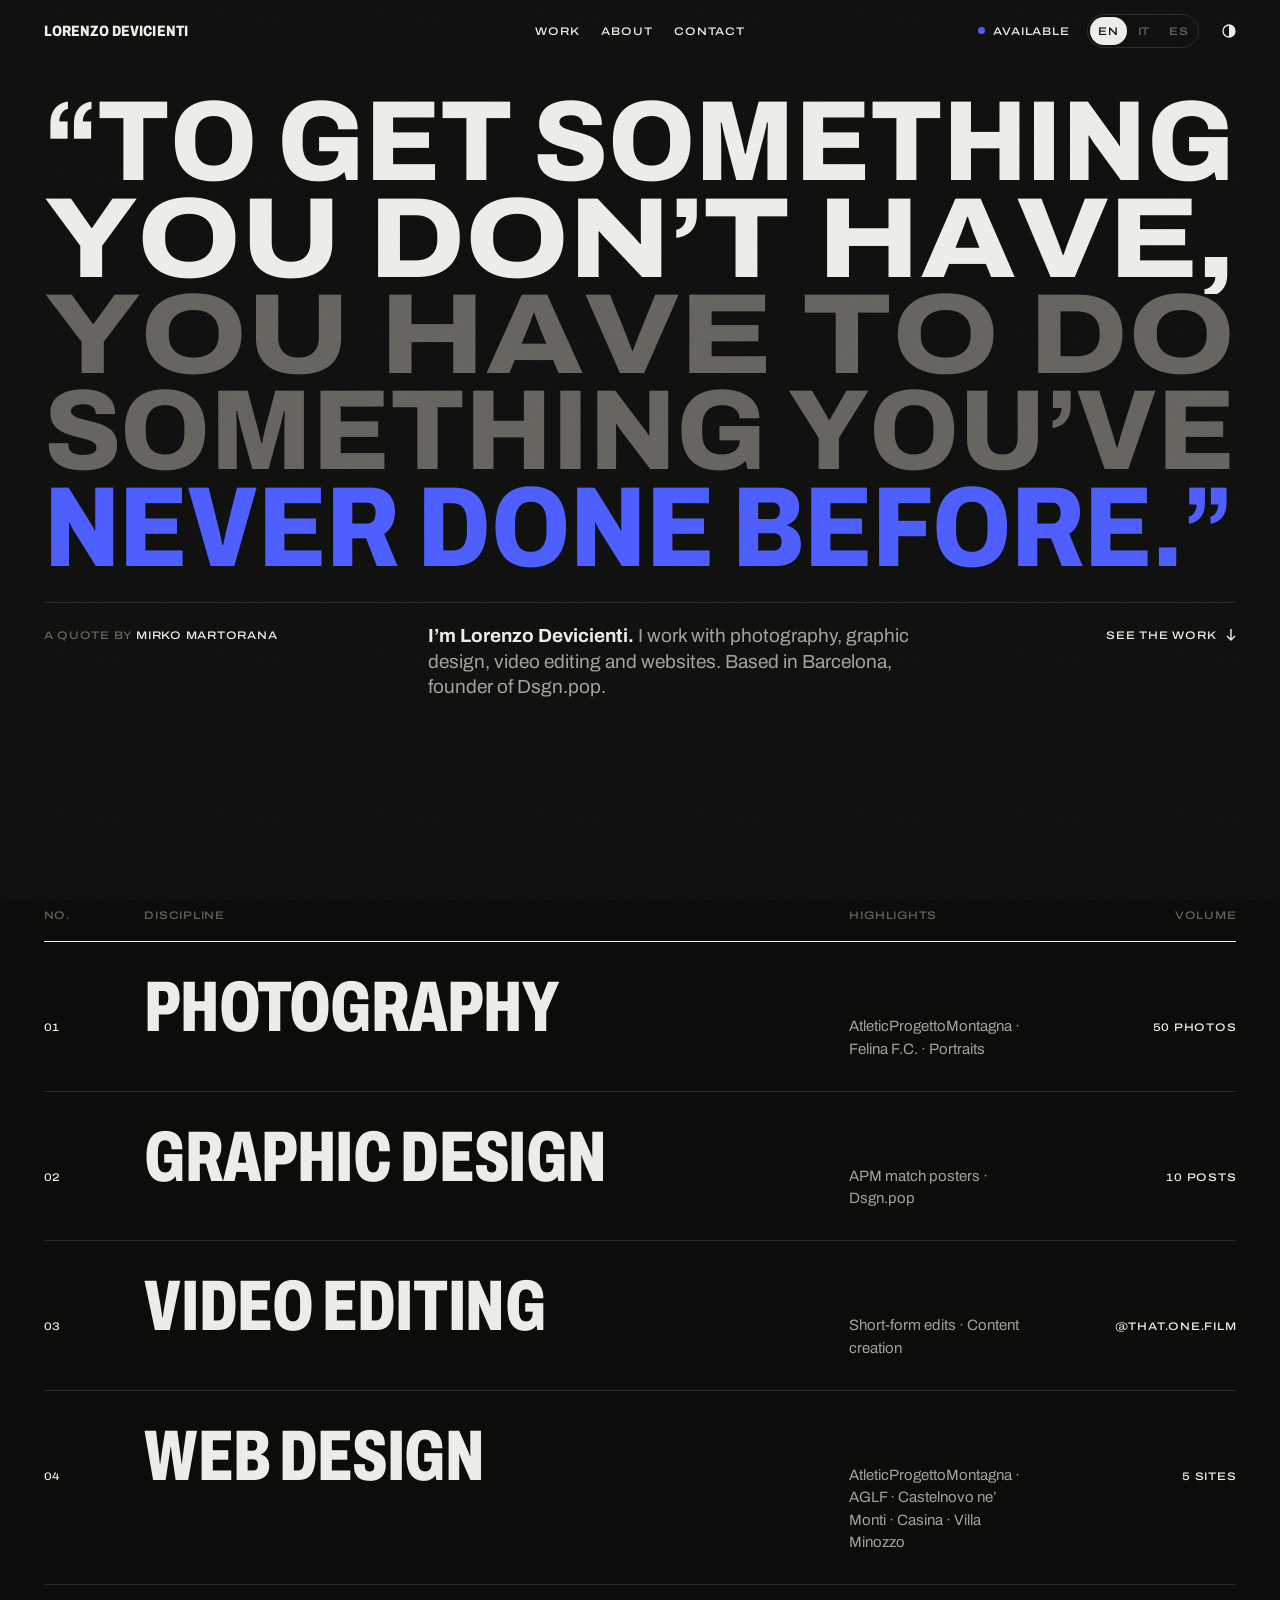
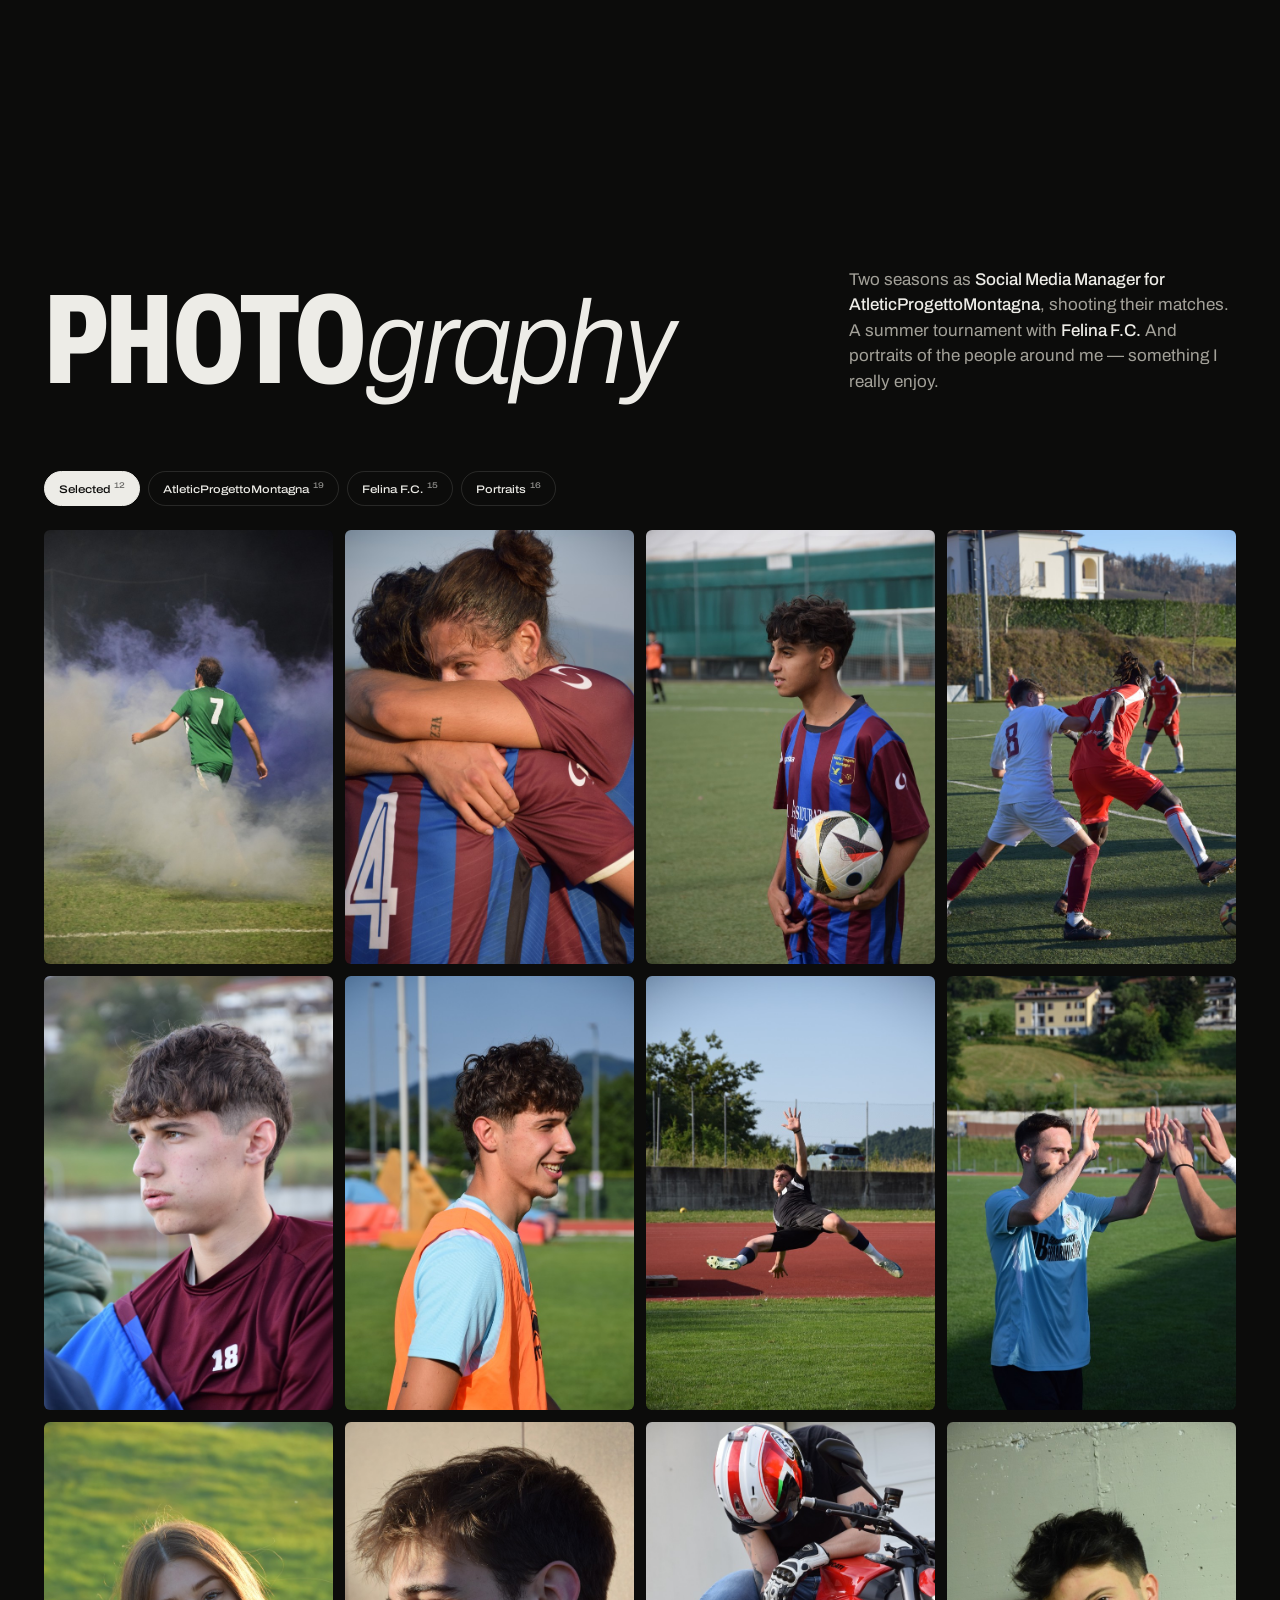
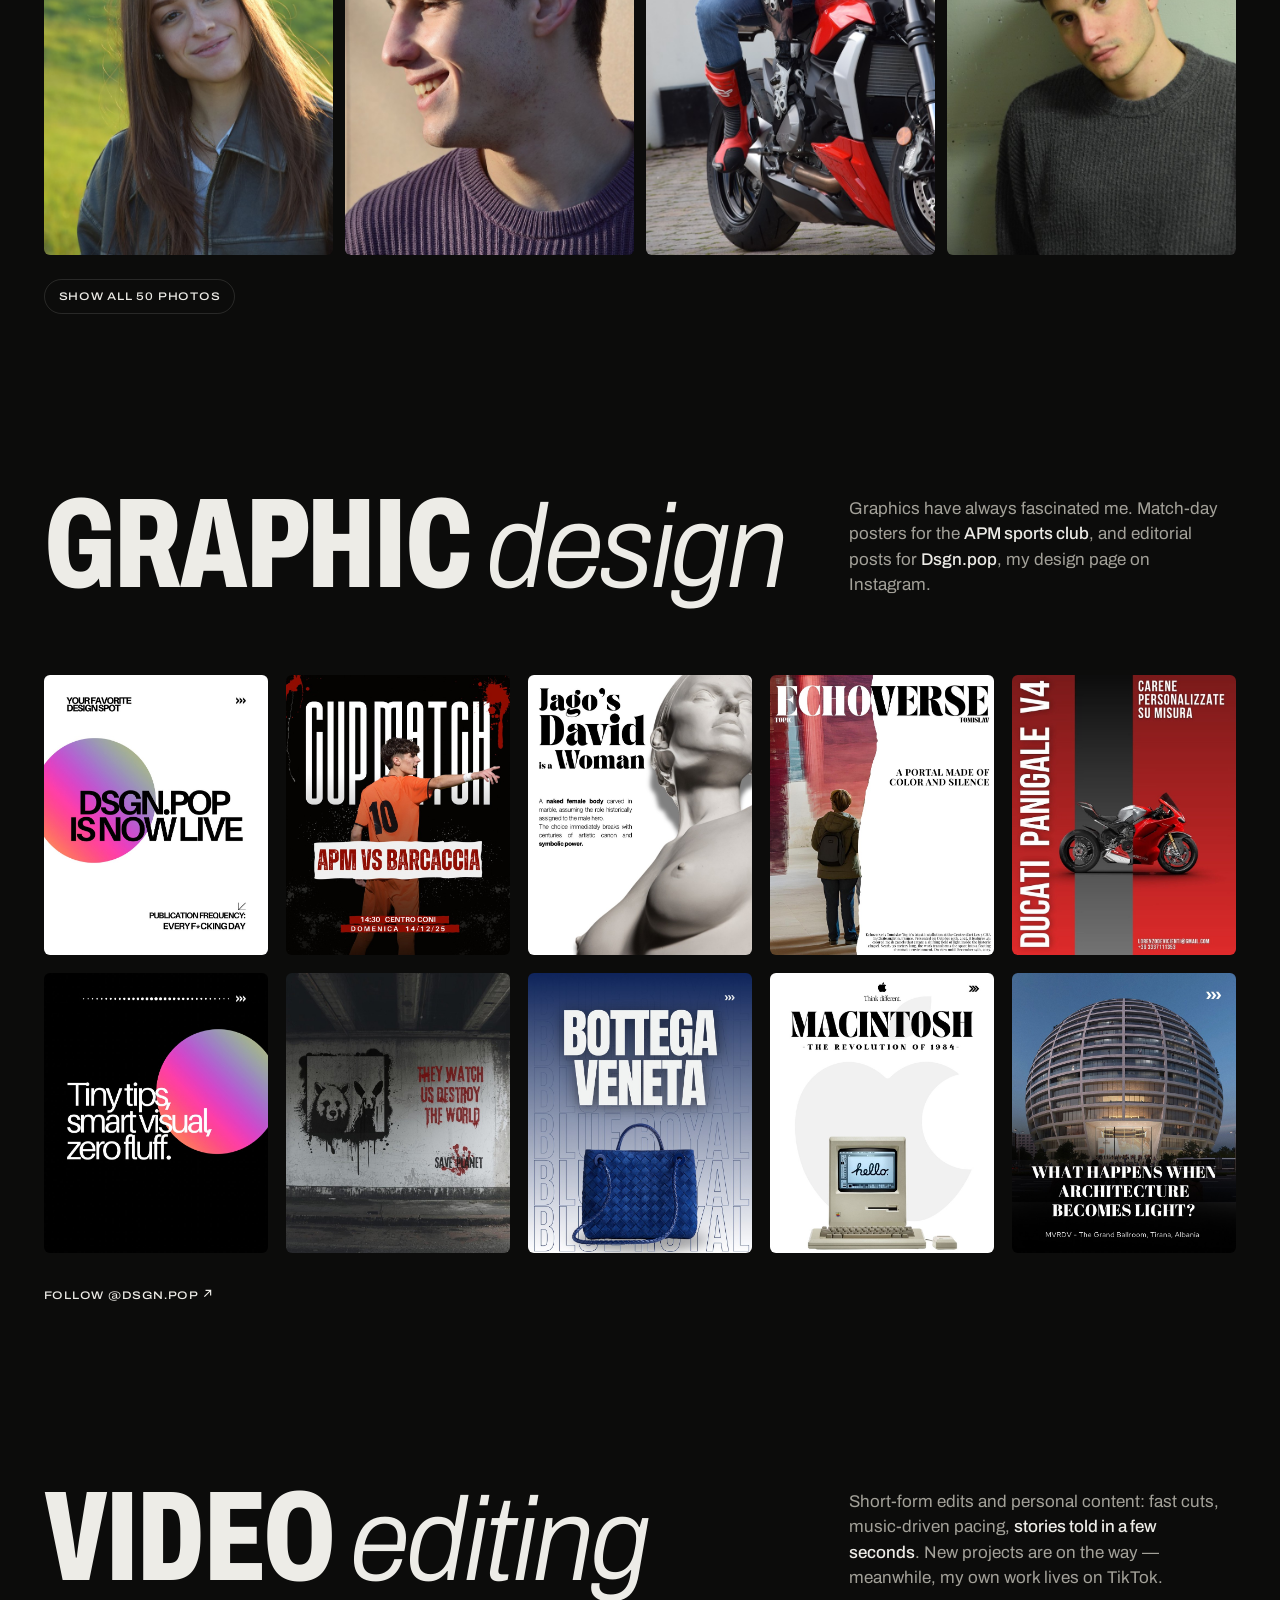
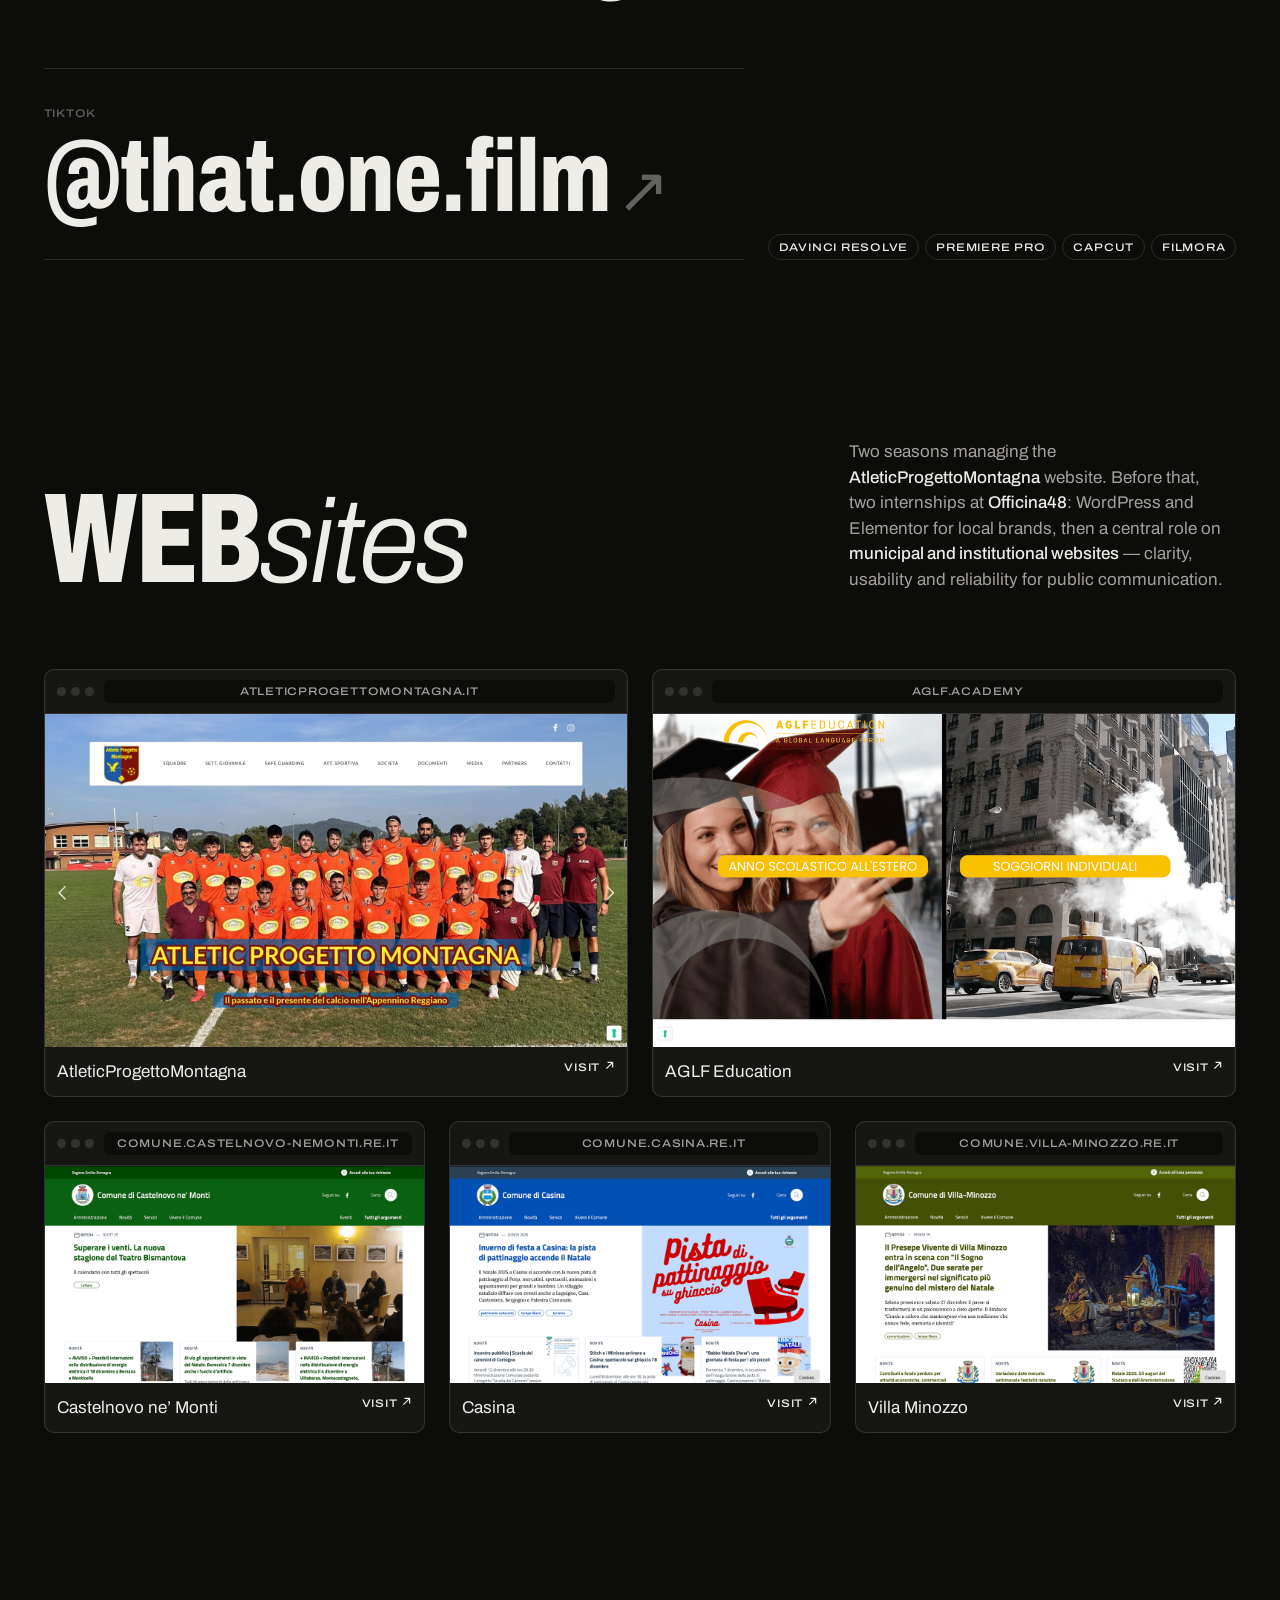
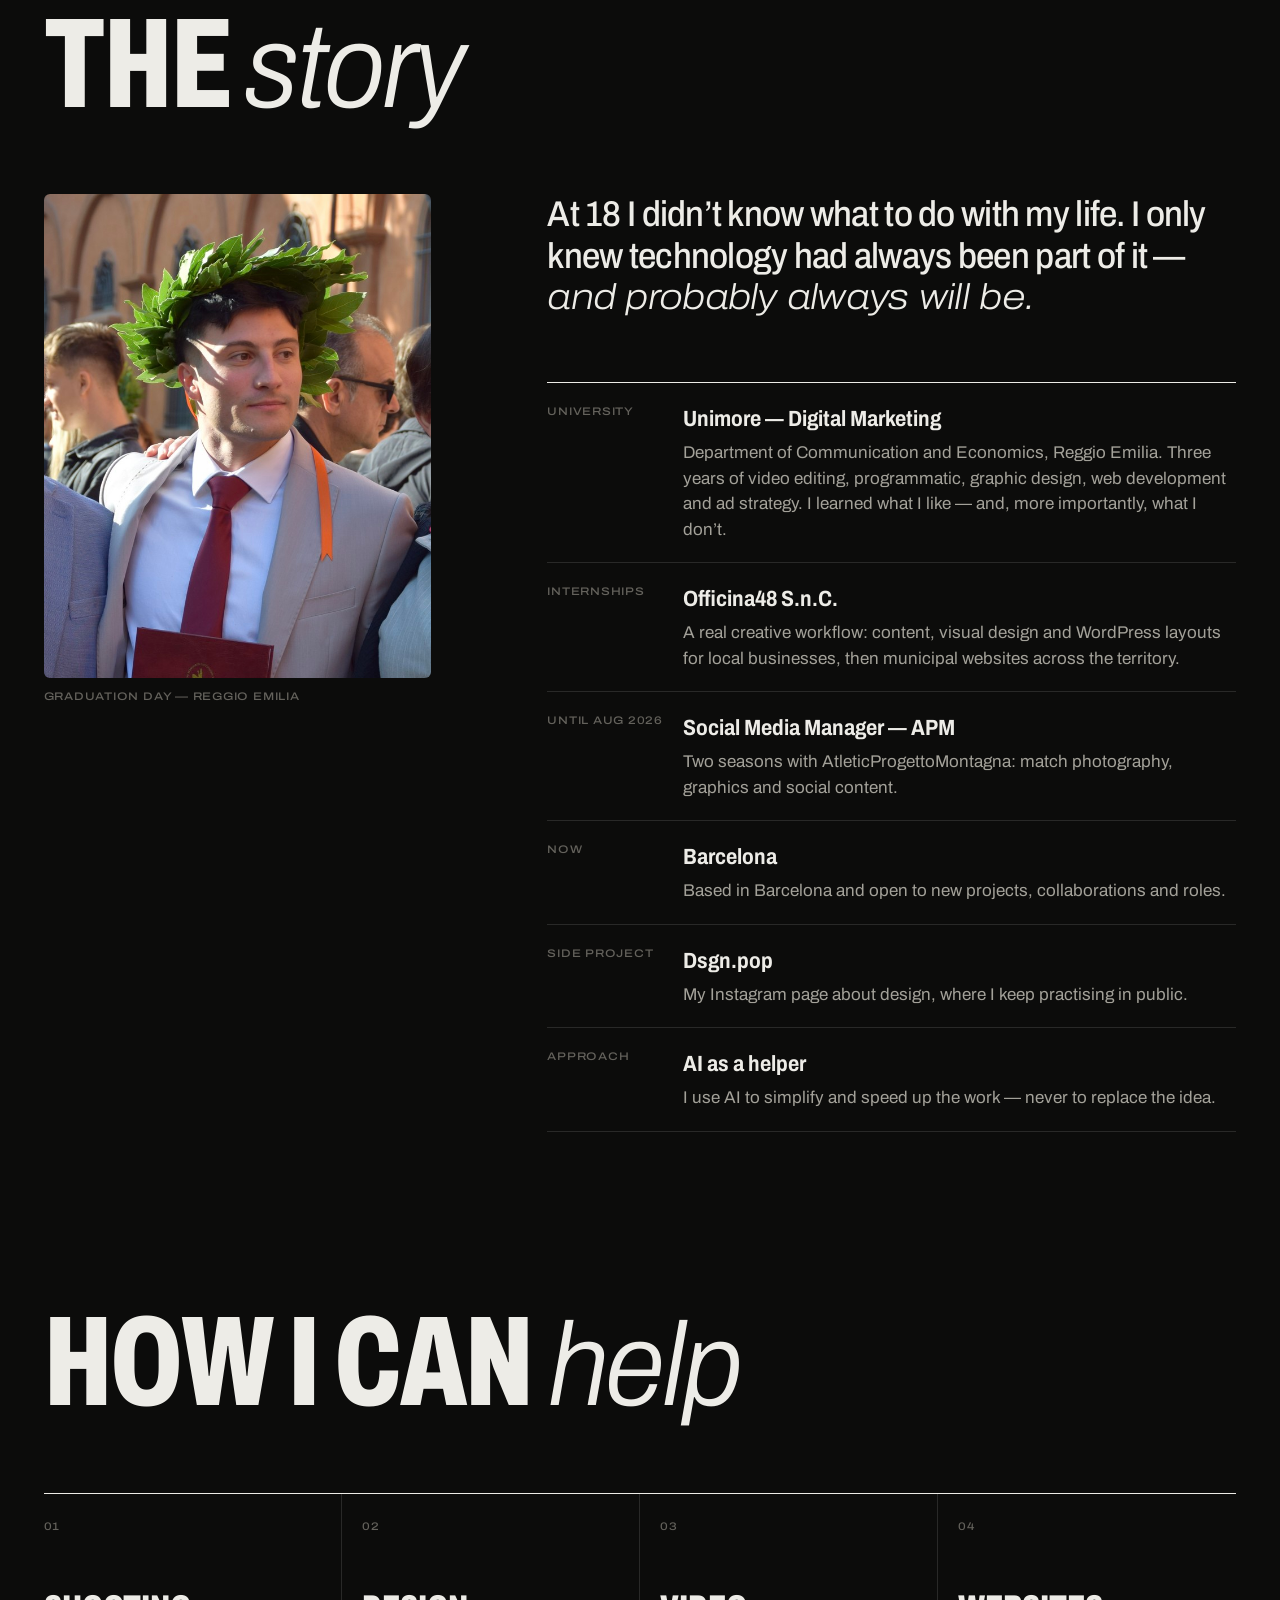
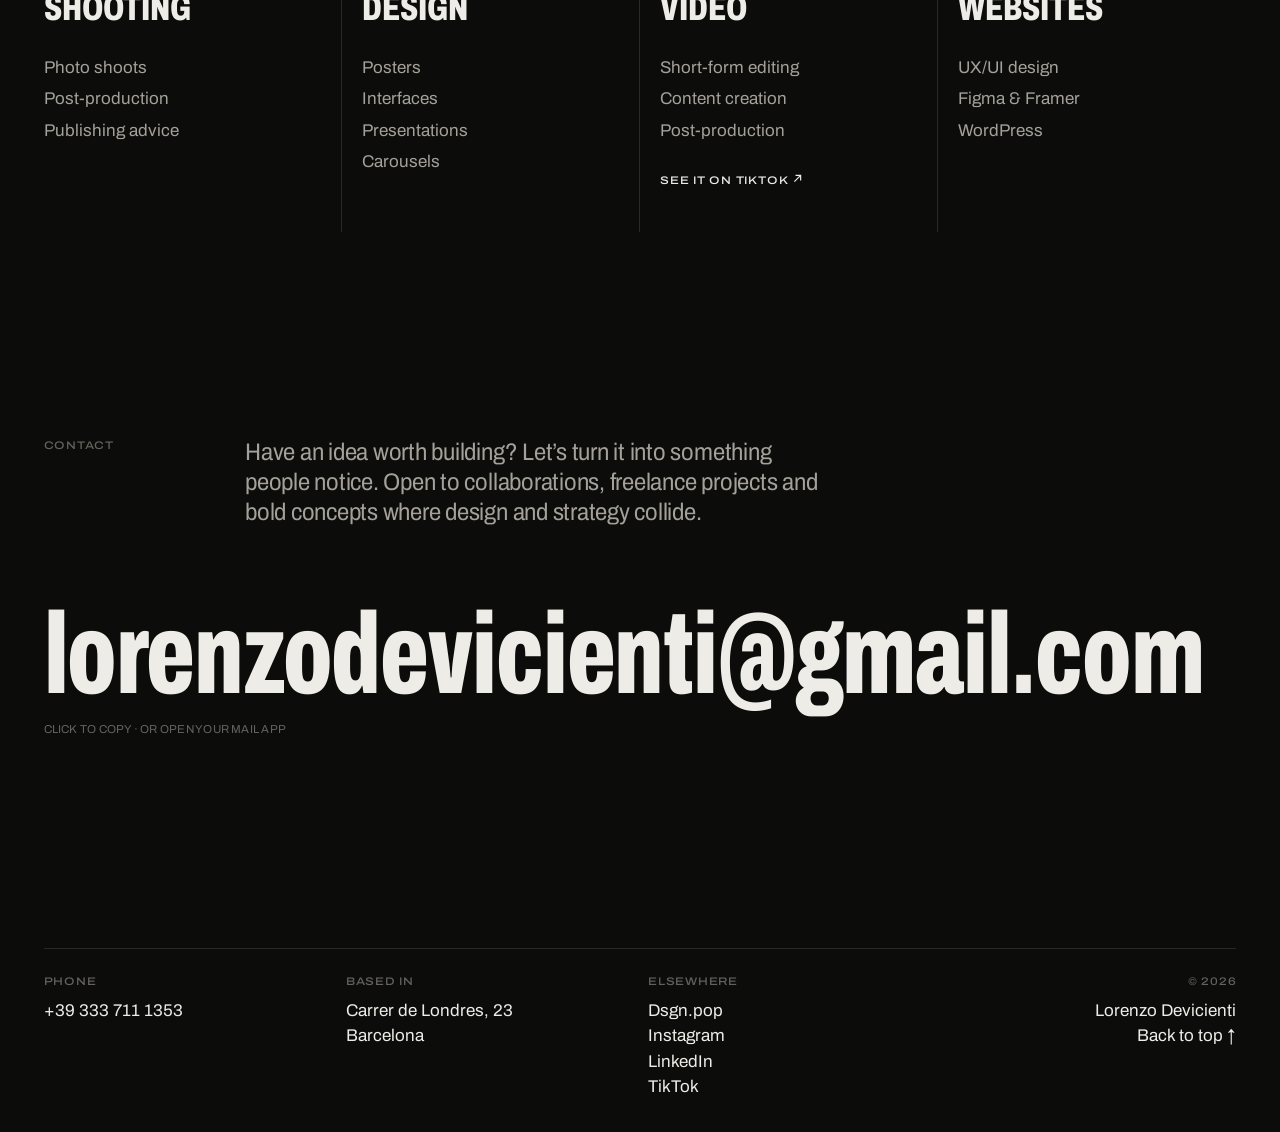
==== commit c3fc9a20: "Revert: remove the TikTok carousels from the site Co-Authored-By: Claude Opus 5.5 <noreply@anthropic" ====
--- a/index.html
+++ b/index.html
@@ -182,12 +182,8 @@
   <section class="chapter" id="video" aria-labelledby="video-title">
     <header class="chapter__head rv">
       <h2 class="chapter__title" id="video-title">Video <span class="serif">editing</span></h2>
-      <p class="chapter__lede">Short videos and carousels for <strong>That One Film</strong>, my page about movies and TV series: fast cuts, music-driven pacing, stories told in a few seconds. Here are the posts that performed best.</p>
-    </header>
-    <div class="clips rv">
-        <figure class="clip clip--photo"><iframe src="https://www.tiktok.com/embed/v2/7691425132136385825" title="TikTok post 1 by @that.one.film" loading="lazy" allow="fullscreen; encrypted-media" allowfullscreen></iframe></figure>
-        <figure class="clip clip--photo"><iframe src="https://www.tiktok.com/embed/v2/7641925220240035104" title="TikTok post 2 by @that.one.film" loading="lazy" allow="fullscreen; encrypted-media" allowfullscreen></iframe></figure>
-    </div>
+      <p class="chapter__lede">Short-form edits and personal content: fast cuts, music-driven pacing, <strong>stories told in a few seconds</strong>. New projects are on the way — meanwhile, my own work lives on TikTok.</p>
+    </header>
     <div class="reel rv">
       <a class="reel__link" href="https://www.tiktok.com/@that.one.film" target="_blank" rel="noopener"><span class="mono dim">TikTok</span><span class="reel__handle">@that.one.film</span><span class="reel__arrow" aria-hidden="true">↗</span></a>
       <ul class="tools mono" aria-label="Toolkit"><li>DaVinci Resolve</li><li>Premiere Pro</li><li>CapCut</li><li>Filmora</li></ul>
--- a/assets/css/style.css
+++ b/assets/css/style.css
@@ -607,7 +607,3 @@
 .clip { aspect-ratio: 9 / 16; border-radius: 18px; overflow: hidden; background: var(--paper-2); }
 .clip iframe { width: 100%; height: 100%; border: 0; display: block; }
 @media (max-width: 900px) { .clips { grid-template-columns: repeat(2, minmax(0, 1fr)); } }
-/* I caroselli usano l'embed classico di TikTok: altezza fissa, larghezza massima 340px */
-.clips:has(.clip--photo) { grid-template-columns: repeat(auto-fill, 325px); justify-content: start; }
-@media (max-width: 720px) { .clips:has(.clip--photo) { grid-template-columns: 325px; justify-content: center; } }
-.clip--photo { aspect-ratio: auto; height: 578px; background: #000; border-radius: 10px; }
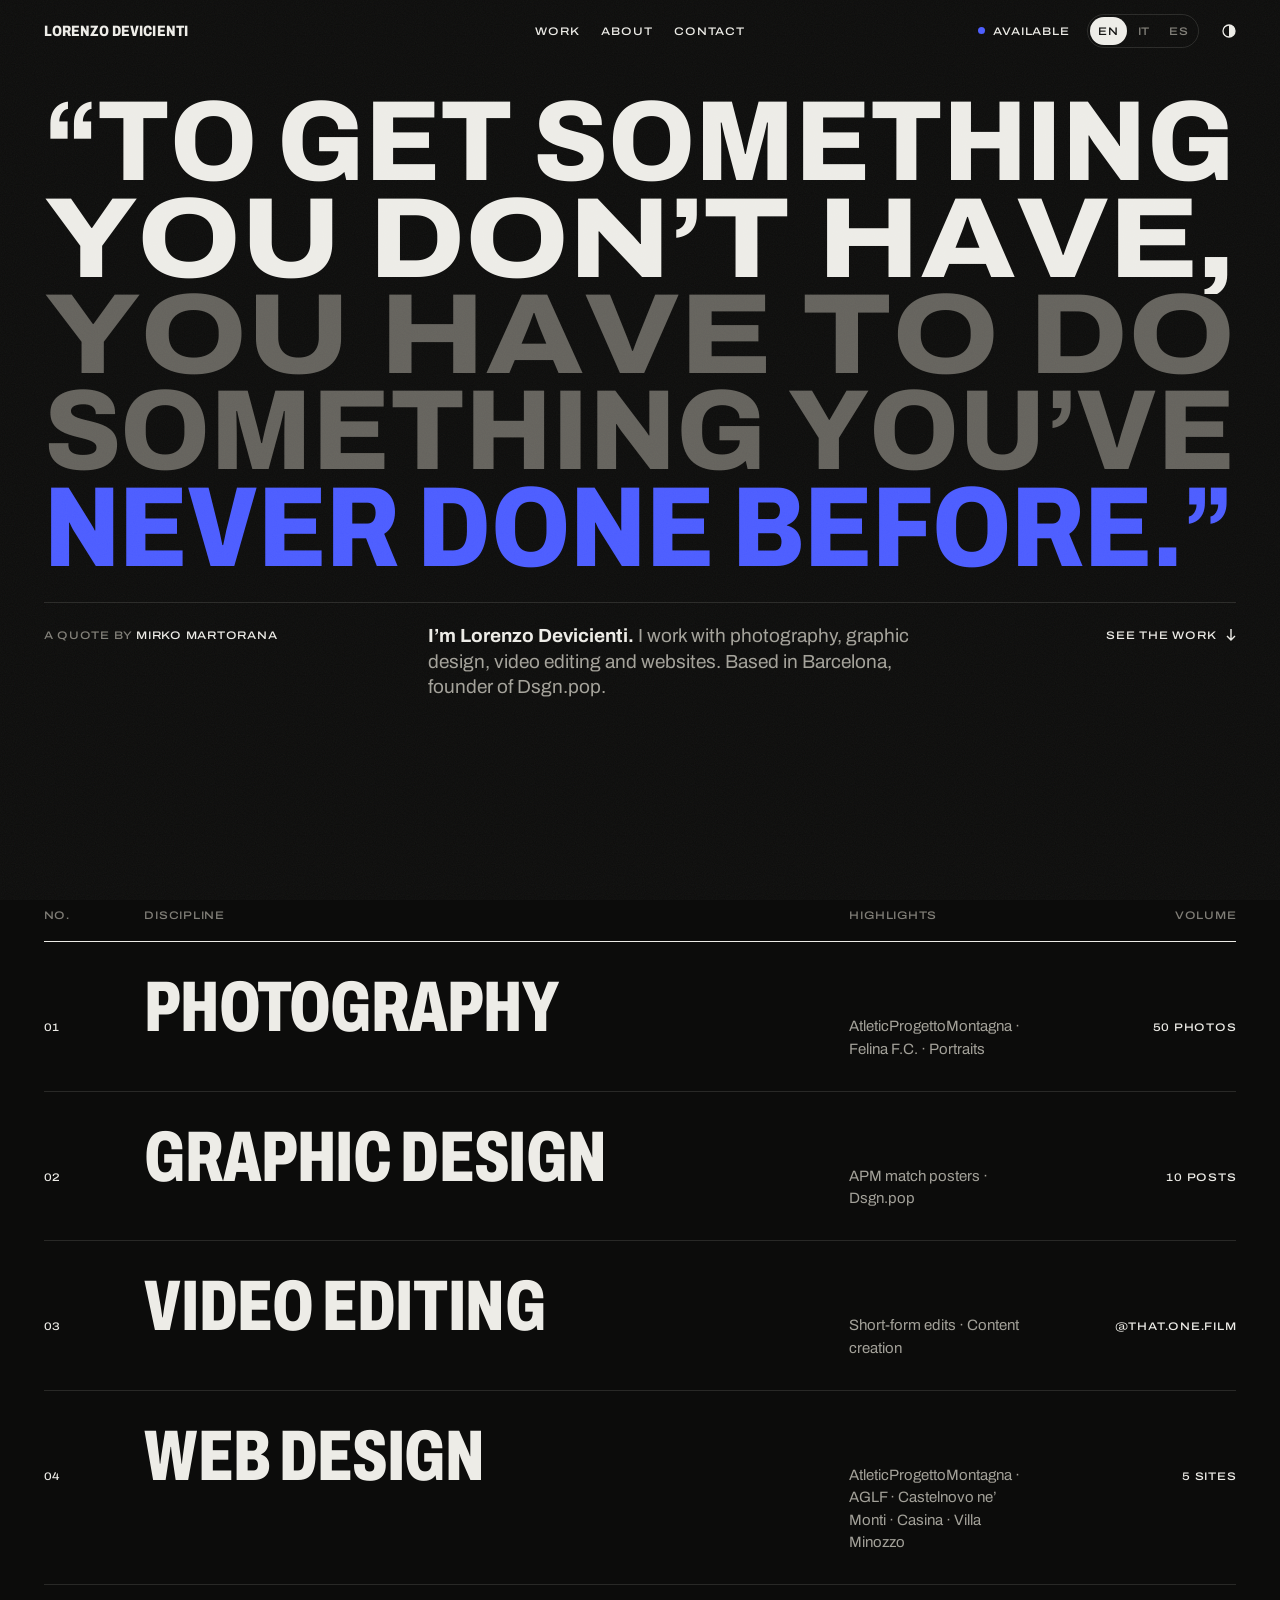
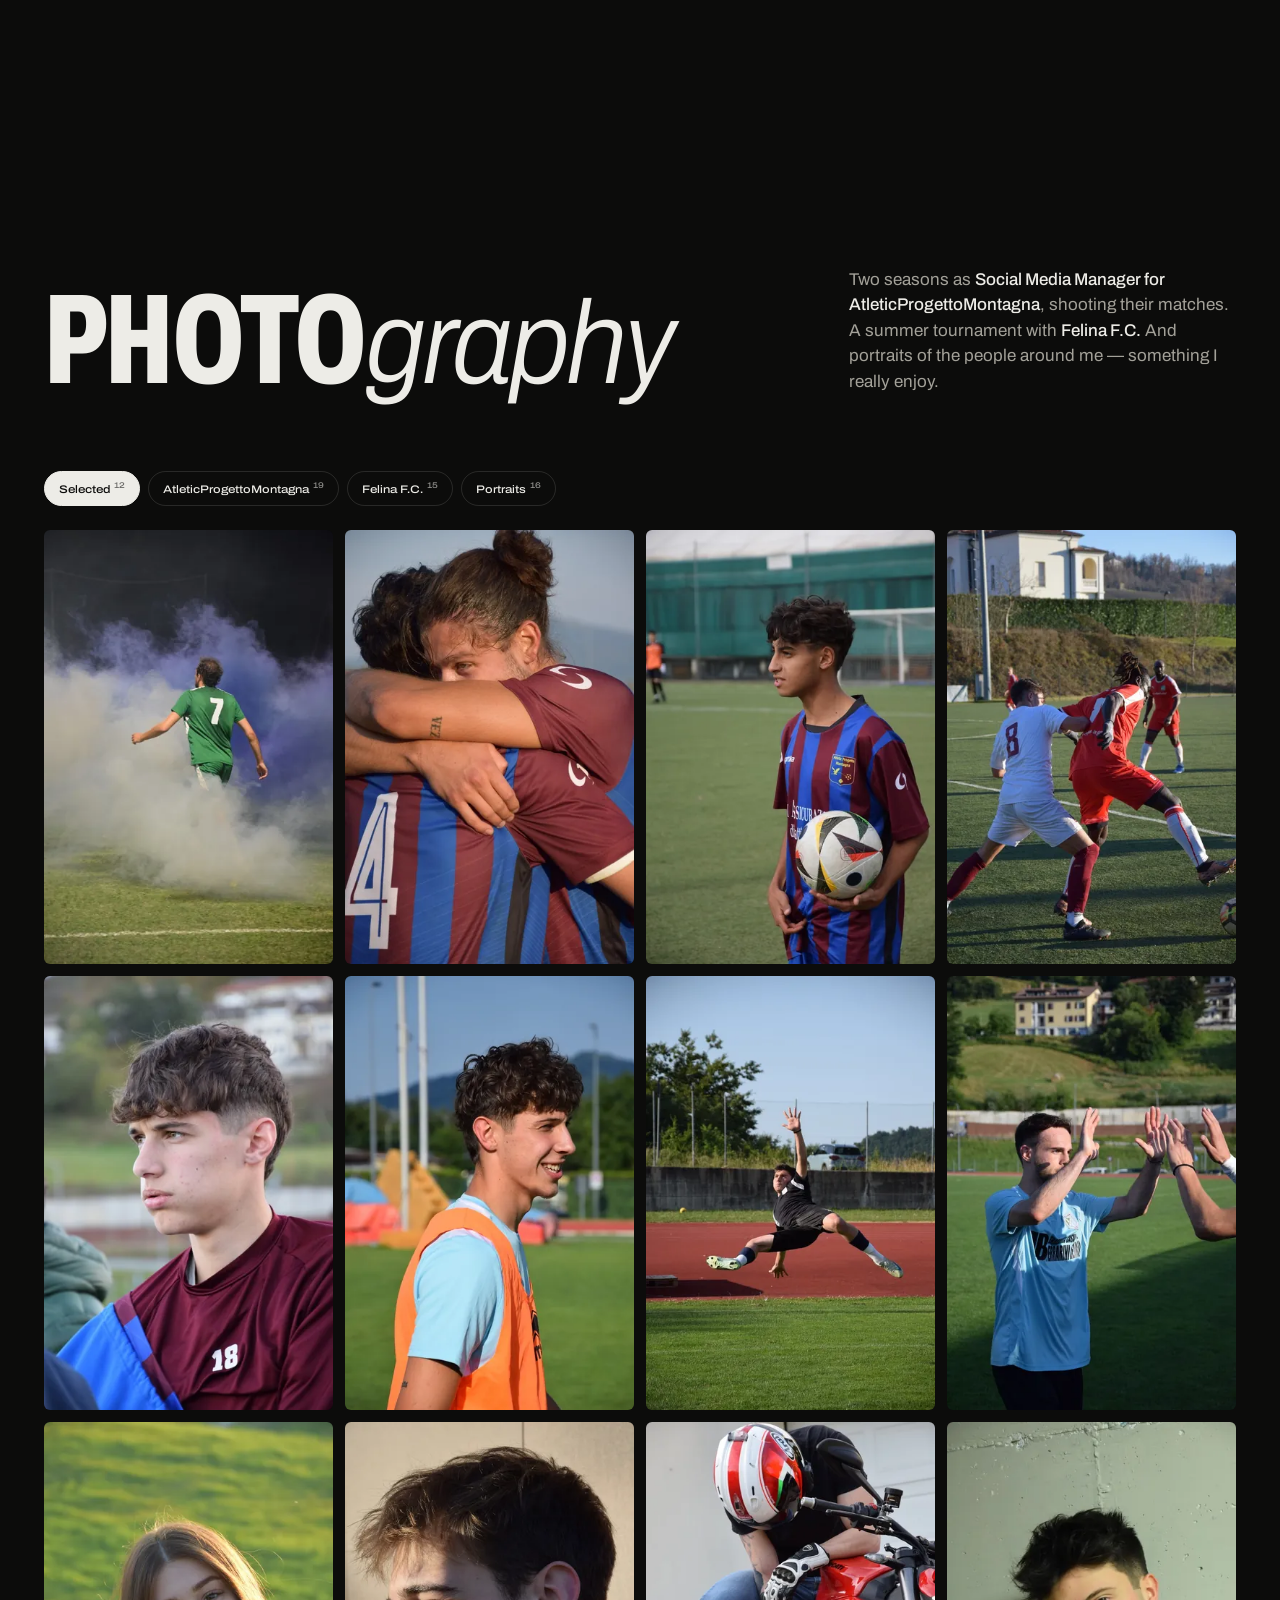
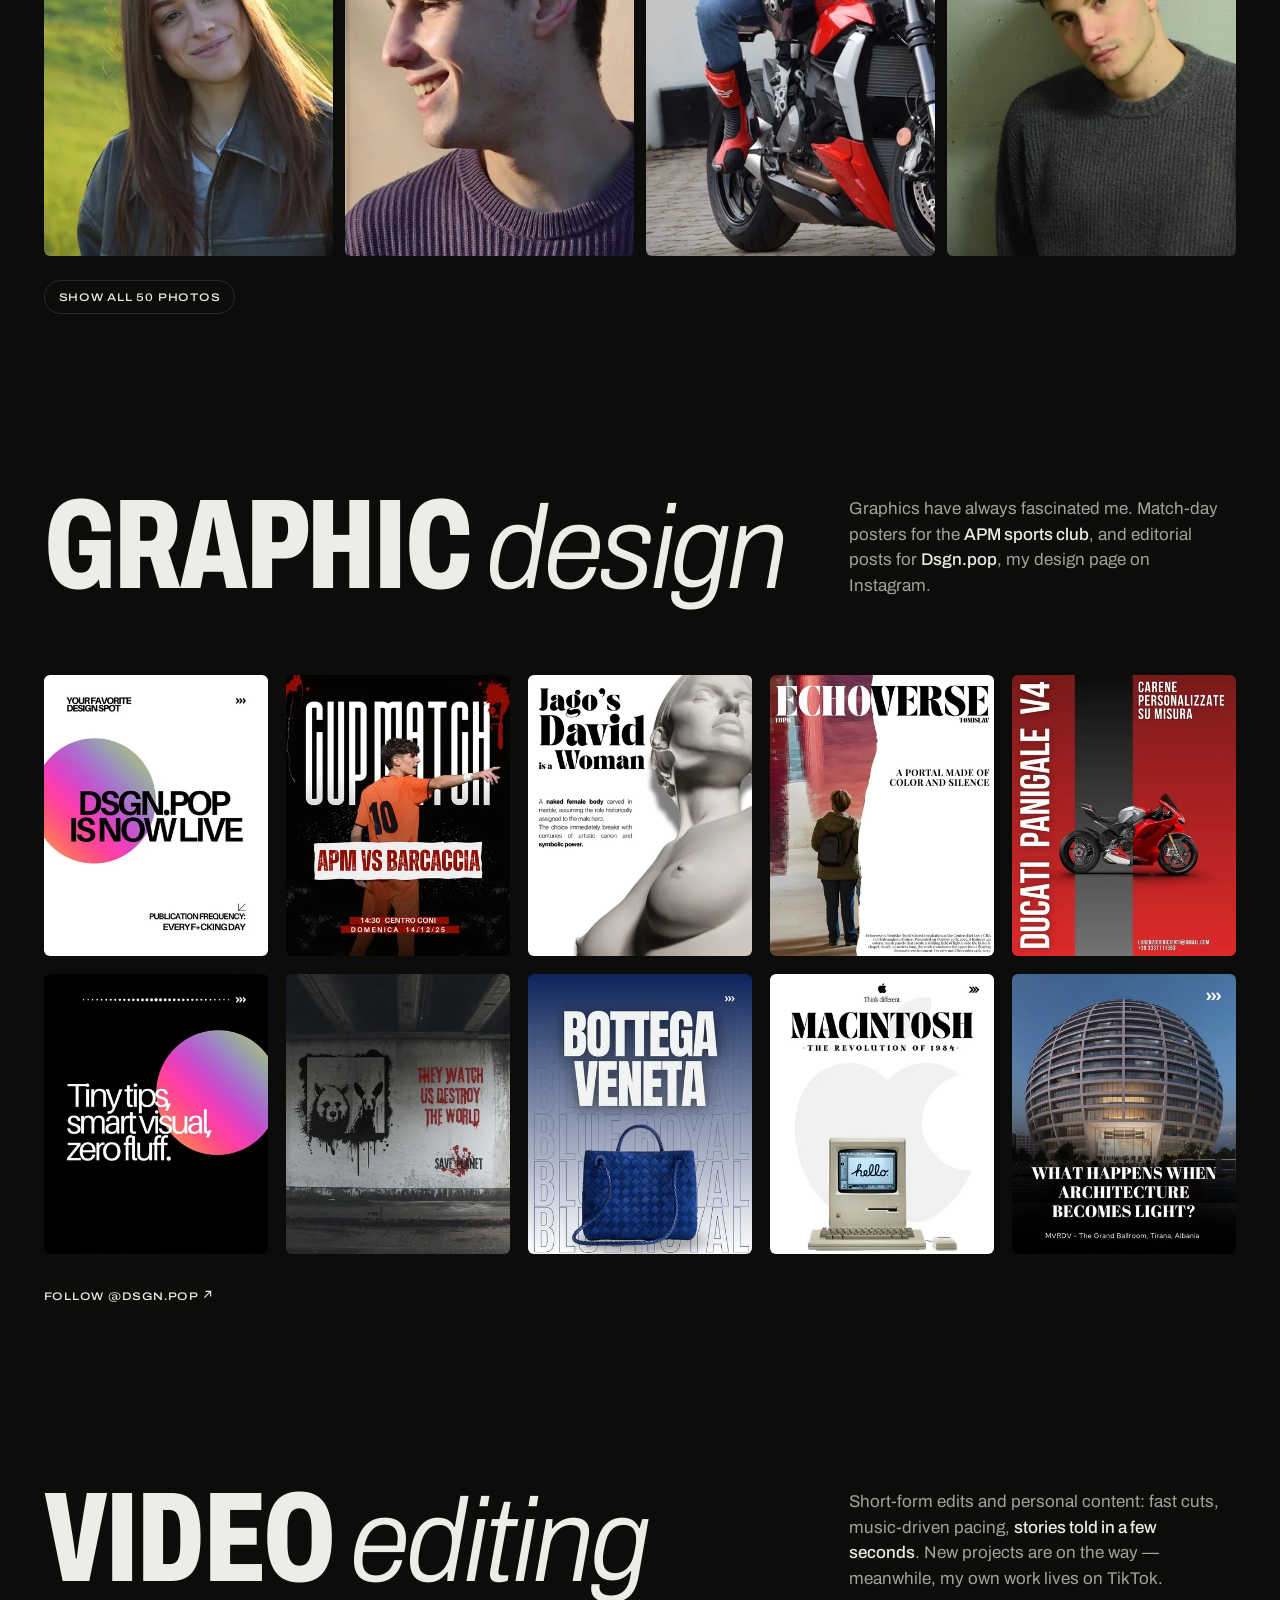
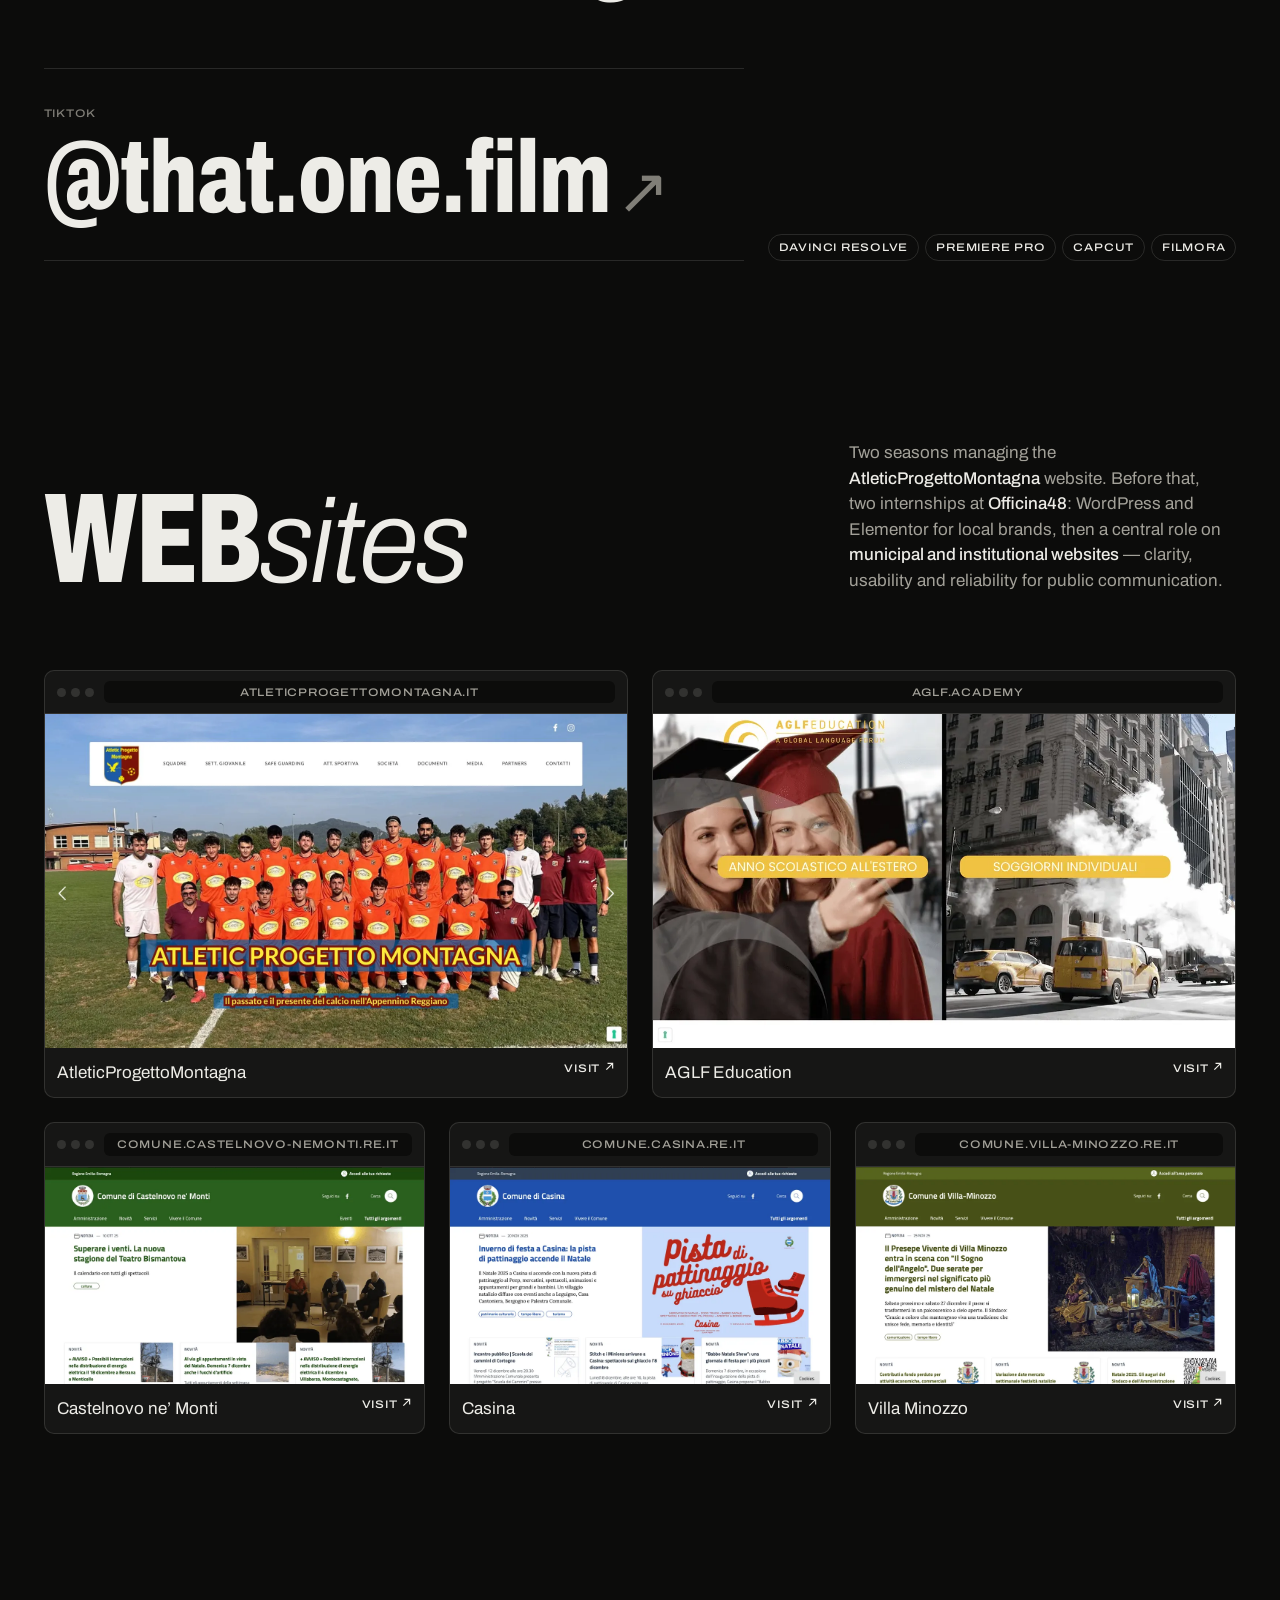
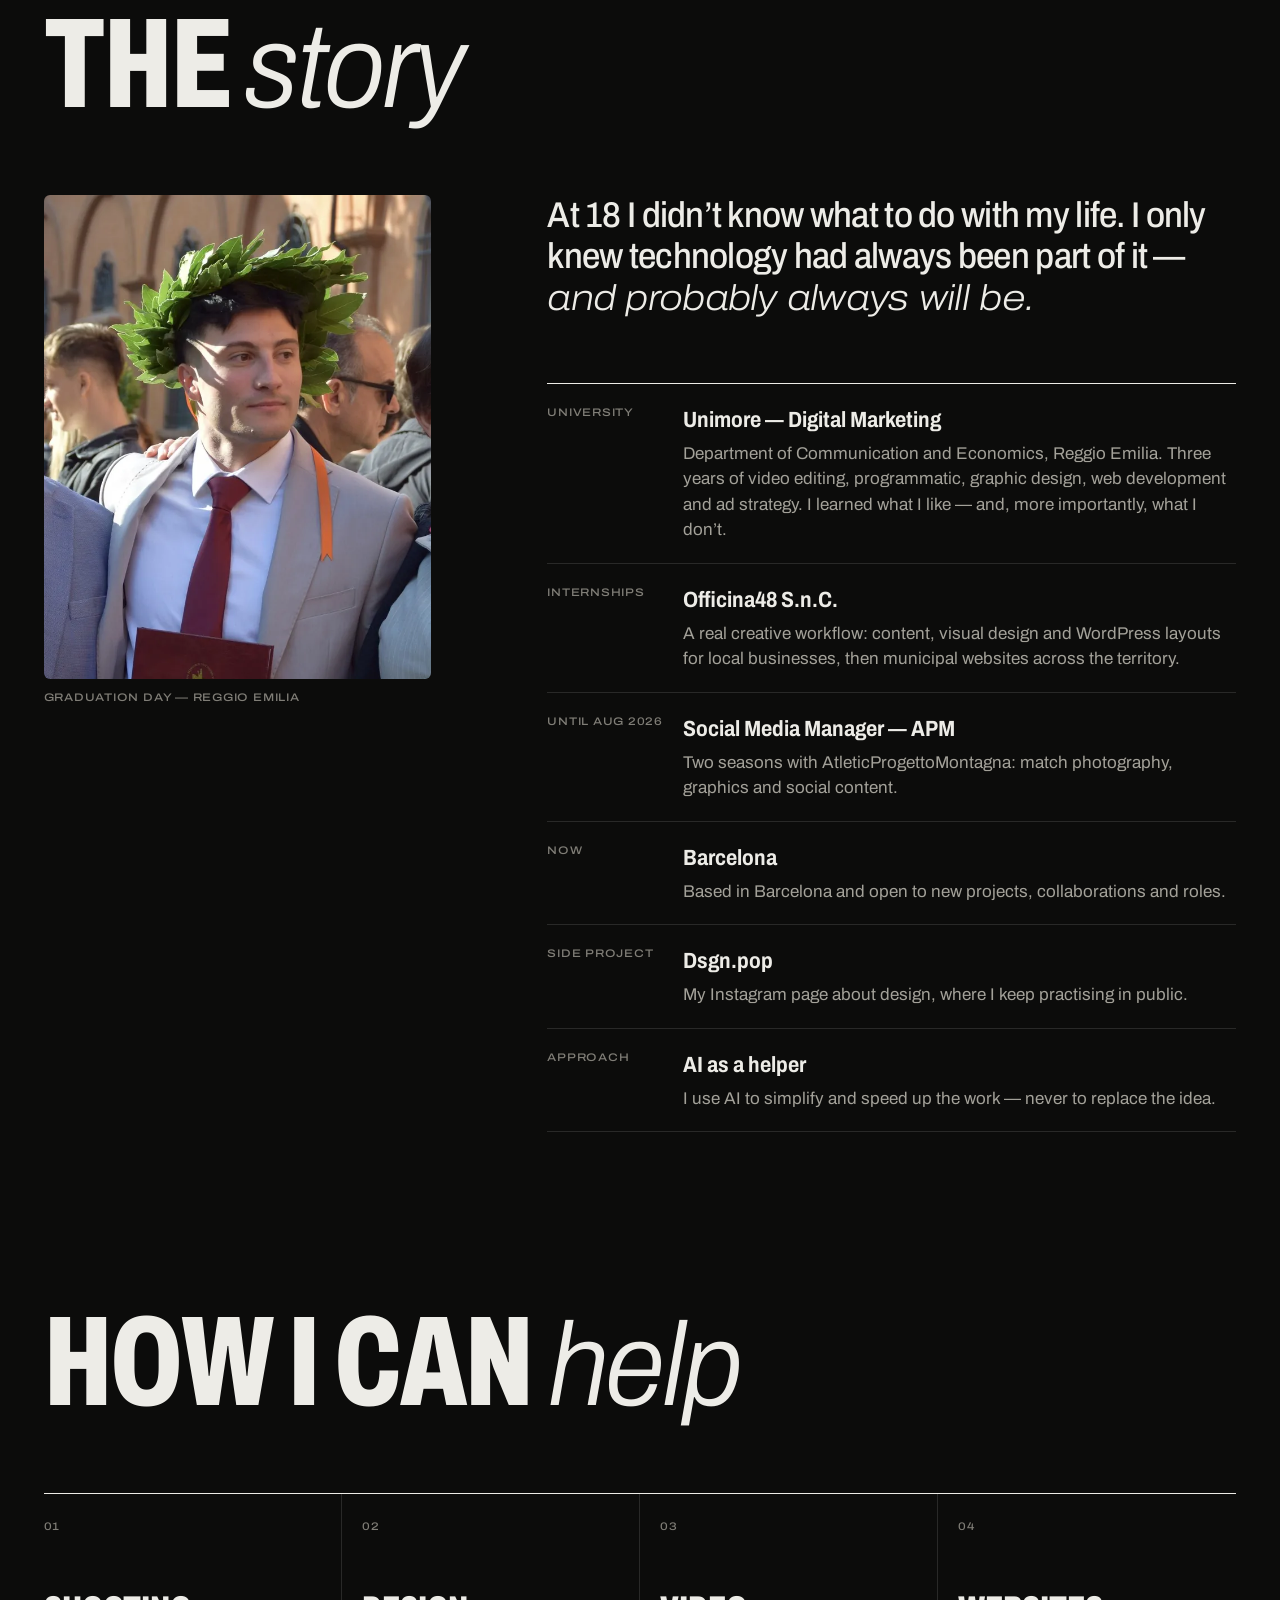
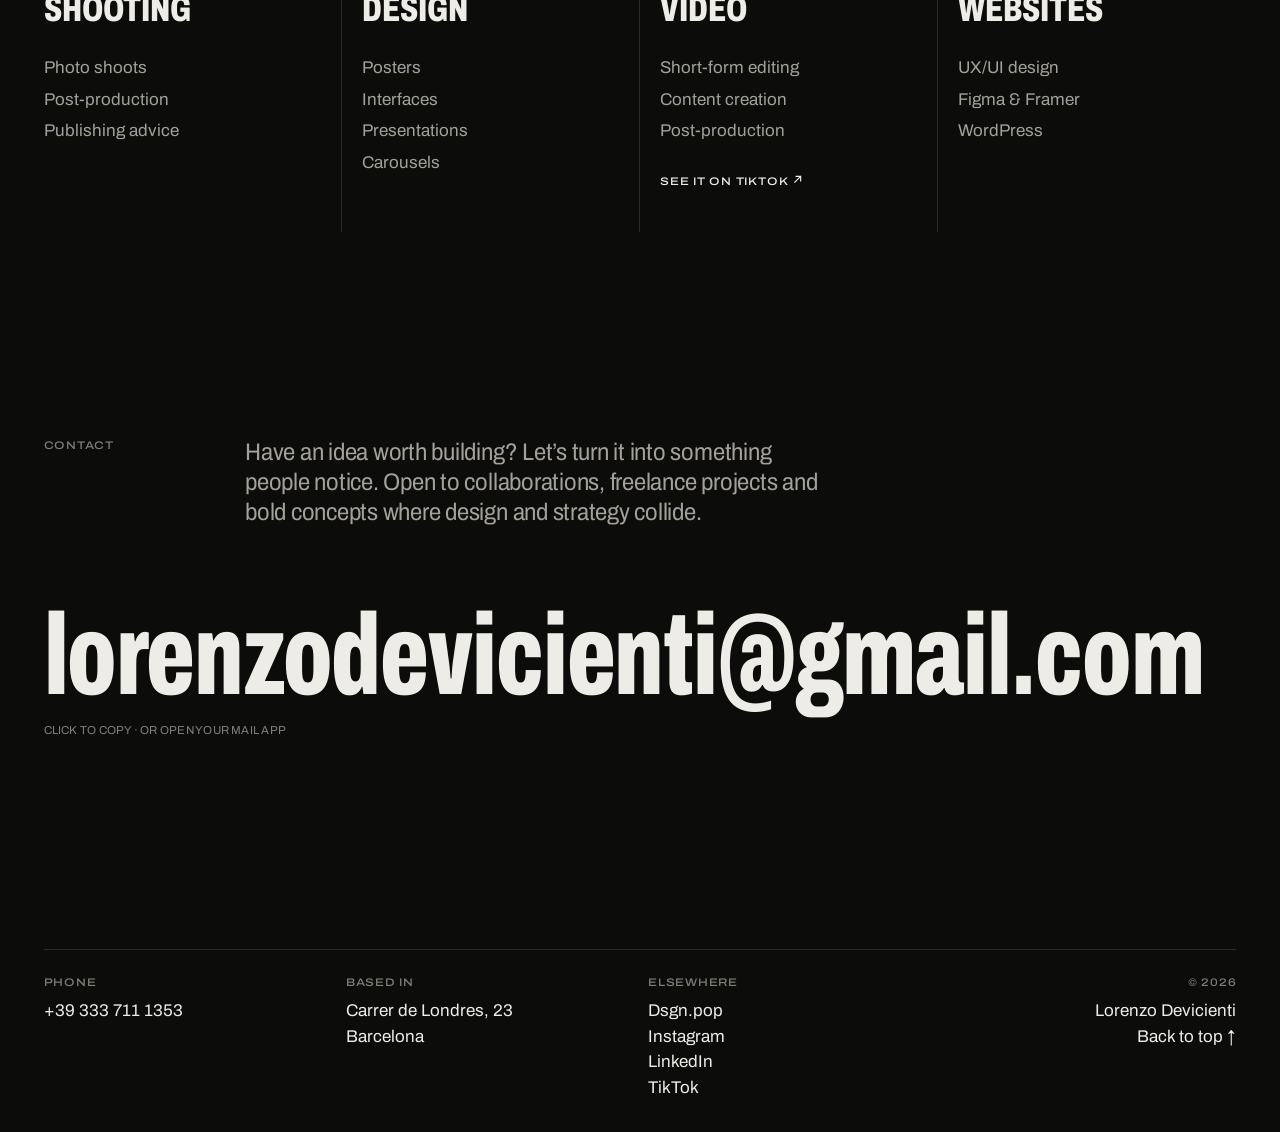
==== commit b7a03ca1: "Faster images (WebP srcset), AA contrast, skip link, sitemap, schema.org, new share image Co-Authore" ====
--- a/index.html
+++ b/index.html
@@ -13,7 +13,10 @@
 <meta property="og:type" content="website">
 <meta property="og:title" content="Lorenzo Devicienti">
 <meta property="og:description" content="Photography, graphic design, video editing and websites, based in Barcelona.">
-<meta property="og:image" content="https://l0renx0.github.io/LorenzoWebSite/assets/img/og-image.jpg">
+<meta property="og:image" content="https://l0renx0.github.io/LorenzoWebSite/assets/img/og-image.jpg?v=2">
+<meta property="og:image:width" content="1200">
+<meta property="og:image:height" content="630">
+<meta property="og:image:alt" content="“To get something you don’t have, you have to do something you’ve never done before.” A quote by Mirko Martorana. Lorenzo Devicienti.">
 <meta property="og:url" content="https://l0renx0.github.io/LorenzoWebSite/">
 <meta property="og:locale" content="en_GB">
 <meta name="twitter:card" content="summary_large_image">
@@ -24,8 +27,10 @@
 <link href="https://fonts.googleapis.com/css2?family=Archivo:ital,wdth,wght@0,62..125,100..900;1,62..125,100..900&display=swap" rel="stylesheet">
 <link rel="stylesheet" href="assets/css/style.css">
 <script src="assets/js/main.js" defer></script>
+<script type="application/ld+json">{"@context": "https://schema.org", "@type": "Person", "name": "Lorenzo Devicienti", "url": "https://l0renx0.github.io/LorenzoWebSite/", "image": "https://l0renx0.github.io/LorenzoWebSite/assets/img/og-image.jpg", "jobTitle": "Photographer, graphic designer, video editor and web designer", "address": {"@type": "PostalAddress", "addressLocality": "Barcelona", "addressCountry": "ES"}, "alumniOf": {"@type": "CollegeOrUniversity", "name": "Università di Modena e Reggio Emilia"}, "knowsAbout": ["Photography", "Graphic design", "Video editing", "Web design", "Social media"], "sameAs": ["https://www.instagram.com/dsgn.pop/", "https://www.instagram.com/l0renx0/", "https://www.linkedin.com/in/lorenzo-devicienti-5a5669278/", "https://www.tiktok.com/@that.one.film"]}</script>
 </head>
 <body>
+<a class="skip" href="#top">Skip to content</a>
 <header class="bar">
   <a class="bar__name" href="#top">Lorenzo Devicienti</a>
   <nav class="bar__nav mono" aria-label="Main">
@@ -105,56 +110,56 @@
       <button class="chip" data-filter="portraits" aria-pressed="false">Portraits<sup>16</sup></button>
     </div>
     <div class="gallery">
-        <figure data-series="felina" data-pick="1" tabindex="0"><img src="assets/img/6fBj17zaMwa7RxseziaWEU474.jpg" alt="Felina F.C. — photo 4" width="683" height="1024" loading="lazy" decoding="async"><figcaption class="mono">Felina F.C.</figcaption></figure>
-        <figure data-series="apm" data-pick="1" tabindex="0"><img src="assets/img/FcLfpHtsbJPp8jdbuigGwRnVPko.jpg" alt="AtleticProgettoMontagna — photo 6" width="683" height="1024" loading="lazy" decoding="async"><figcaption class="mono">AtleticProgettoMontagna</figcaption></figure>
-        <figure data-series="portraits" data-pick="1" tabindex="0"><img src="assets/img/AusNVAGb5uFXEwEf2JIXsk5Nj90.jpg" alt="Portraits — photo 1" width="683" height="1024" loading="lazy" decoding="async"><figcaption class="mono">Portraits</figcaption></figure>
-        <figure data-series="apm" data-pick="1" tabindex="0"><img src="assets/img/RuSgDBYhIHaw12oly2AP74kYsFE.jpg" alt="AtleticProgettoMontagna — photo 7" width="683" height="1024" loading="lazy" decoding="async"><figcaption class="mono">AtleticProgettoMontagna</figcaption></figure>
-        <figure data-series="felina" data-pick="1" tabindex="0"><img src="assets/img/nPoLp6cwEOBppzmMoVZIzKC4KiU.jpg" alt="Felina F.C. — photo 2" width="683" height="1024" loading="lazy" decoding="async"><figcaption class="mono">Felina F.C.</figcaption></figure>
-        <figure data-series="portraits" data-pick="1" tabindex="0"><img src="assets/img/SbxntRZnTX4uV2RfLePbaVRD08s.jpg" alt="Portraits — photo 6" width="683" height="1024" loading="lazy" decoding="async"><figcaption class="mono">Portraits</figcaption></figure>
-        <figure data-series="apm" data-pick="1" tabindex="0"><img src="assets/img/uUdWxz5QYfY6dfYP0lmHK5zYL0.jpg" alt="AtleticProgettoMontagna — photo 11" width="683" height="1024" loading="lazy" decoding="async"><figcaption class="mono">AtleticProgettoMontagna</figcaption></figure>
-        <figure data-series="felina" data-pick="1" tabindex="0"><img src="assets/img/Qj9CLRh7ycOmwOgLQtfN2WmURDg.jpg" alt="Felina F.C. — photo 9" width="683" height="1024" loading="lazy" decoding="async"><figcaption class="mono">Felina F.C.</figcaption></figure>
-        <figure data-series="portraits" data-pick="1" tabindex="0"><img src="assets/img/WOUz52KrQMLG4CWbRkoxtRhc0.jpg" alt="Portraits — photo 11" width="683" height="1024" loading="lazy" decoding="async"><figcaption class="mono">Portraits</figcaption></figure>
-        <figure data-series="apm" data-pick="1" tabindex="0"><img src="assets/img/BkpBZQdYfFiUFGwlvuUmCUlPLs.jpg" alt="AtleticProgettoMontagna — photo 17" width="683" height="1024" loading="lazy" decoding="async"><figcaption class="mono">AtleticProgettoMontagna</figcaption></figure>
-        <figure data-series="felina" data-pick="1" tabindex="0"><img src="assets/img/fMpP6RPW21snJr9sE1zEwDLcyzM.jpg" alt="Felina F.C. — photo 7" width="683" height="1024" loading="lazy" decoding="async"><figcaption class="mono">Felina F.C.</figcaption></figure>
-        <figure data-series="portraits" data-pick="1" tabindex="0"><img src="assets/img/ne73Ra6lF0WE50E0T7vrylgxI8.jpg" alt="Portraits — photo 5" width="683" height="1024" loading="lazy" decoding="async"><figcaption class="mono">Portraits</figcaption></figure>
-        <figure data-series="apm" data-pick="0" tabindex="0"><img src="assets/img/bvqRJ93u7xq963mejcVIYYrbkQ.jpg" alt="AtleticProgettoMontagna — photo 1" width="701" height="1024" loading="lazy" decoding="async"><figcaption class="mono">AtleticProgettoMontagna</figcaption></figure>
-        <figure data-series="apm" data-pick="0" tabindex="0"><img src="assets/img/VYCmOlJEfKsJrT64WwgblFS0bRo.jpg" alt="AtleticProgettoMontagna — photo 2" width="683" height="1024" loading="lazy" decoding="async"><figcaption class="mono">AtleticProgettoMontagna</figcaption></figure>
-        <figure data-series="apm" data-pick="0" tabindex="0"><img src="assets/img/s4PfRLGwhx5XBLo5GjPt0Pc6xt8.jpg" alt="AtleticProgettoMontagna — photo 3" width="636" height="1024" loading="lazy" decoding="async"><figcaption class="mono">AtleticProgettoMontagna</figcaption></figure>
-        <figure data-series="apm" data-pick="0" tabindex="0"><img src="assets/img/xI3OAFQQiUtmQUKlNnTGipWsn9w.jpg" alt="AtleticProgettoMontagna — photo 4" width="658" height="1024" loading="lazy" decoding="async"><figcaption class="mono">AtleticProgettoMontagna</figcaption></figure>
-        <figure data-series="apm" data-pick="0" tabindex="0"><img src="assets/img/LnxemSQuETHjhwmRGtZLN9I3UA.jpg" alt="AtleticProgettoMontagna — photo 5" width="680" height="1024" loading="lazy" decoding="async"><figcaption class="mono">AtleticProgettoMontagna</figcaption></figure>
-        <figure data-series="apm" data-pick="0" tabindex="0"><img src="assets/img/rmQJQxmoYeUbl0EhX2FesCeBEI4.jpg" alt="AtleticProgettoMontagna — photo 8" width="639" height="1024" loading="lazy" decoding="async"><figcaption class="mono">AtleticProgettoMontagna</figcaption></figure>
-        <figure data-series="apm" data-pick="0" tabindex="0"><img src="assets/img/zHvepzNq4BnzDoGMGCjYmtjBUog.jpg" alt="AtleticProgettoMontagna — photo 9" width="683" height="1024" loading="lazy" decoding="async"><figcaption class="mono">AtleticProgettoMontagna</figcaption></figure>
-        <figure data-series="apm" data-pick="0" tabindex="0"><img src="assets/img/fu0bbY0WxeMDTpL8WMBikokXhQ.jpg" alt="AtleticProgettoMontagna — photo 10" width="683" height="1024" loading="lazy" decoding="async"><figcaption class="mono">AtleticProgettoMontagna</figcaption></figure>
-        <figure data-series="apm" data-pick="0" tabindex="0"><img src="assets/img/O4gI7QxmeBNGidqQEFTjXHoxRE.jpg" alt="AtleticProgettoMontagna — photo 12" width="650" height="1024" loading="lazy" decoding="async"><figcaption class="mono">AtleticProgettoMontagna</figcaption></figure>
-        <figure data-series="apm" data-pick="0" tabindex="0"><img src="assets/img/axpCfyaPeNH4HIGMlqe1U5aOfeM.jpg" alt="AtleticProgettoMontagna — photo 13" width="713" height="1024" loading="lazy" decoding="async"><figcaption class="mono">AtleticProgettoMontagna</figcaption></figure>
-        <figure data-series="apm" data-pick="0" tabindex="0"><img src="assets/img/DIsjEmri9u82BgBE8LUjH4BCyw.jpg" alt="AtleticProgettoMontagna — photo 14" width="589" height="1024" loading="lazy" decoding="async"><figcaption class="mono">AtleticProgettoMontagna</figcaption></figure>
-        <figure data-series="apm" data-pick="0" tabindex="0"><img src="assets/img/Wi7zMwrRYTiTFG7V5sexU4GcpA.jpg" alt="AtleticProgettoMontagna — photo 15" width="683" height="1024" loading="lazy" decoding="async"><figcaption class="mono">AtleticProgettoMontagna</figcaption></figure>
-        <figure data-series="apm" data-pick="0" tabindex="0"><img src="assets/img/L2S4VwNoy72qdRS8FPBR2iCwkaY.jpg" alt="AtleticProgettoMontagna — photo 16" width="683" height="1024" loading="lazy" decoding="async"><figcaption class="mono">AtleticProgettoMontagna</figcaption></figure>
-        <figure data-series="apm" data-pick="0" tabindex="0"><img src="assets/img/sxsVodTjiCmawAfFwKfPjAyxRTE.jpg" alt="AtleticProgettoMontagna — photo 18" width="683" height="1024" loading="lazy" decoding="async"><figcaption class="mono">AtleticProgettoMontagna</figcaption></figure>
-        <figure data-series="apm" data-pick="0" tabindex="0"><img src="assets/img/gT2aD3sXHqG7Us2sXseg1zVCeo.jpg" alt="AtleticProgettoMontagna — photo 19" width="683" height="1024" loading="lazy" decoding="async"><figcaption class="mono">AtleticProgettoMontagna</figcaption></figure>
-        <figure data-series="felina" data-pick="0" tabindex="0"><img src="assets/img/MHoNQT3LotdAk2hjhufMr8pLNwQ.jpg" alt="Felina F.C. — photo 1" width="678" height="1024" loading="lazy" decoding="async"><figcaption class="mono">Felina F.C.</figcaption></figure>
-        <figure data-series="felina" data-pick="0" tabindex="0"><img src="assets/img/Lbc11yQr9zYYbW7Z2RobaUzbdhU.jpg" alt="Felina F.C. — photo 3" width="683" height="1024" loading="lazy" decoding="async"><figcaption class="mono">Felina F.C.</figcaption></figure>
-        <figure data-series="felina" data-pick="0" tabindex="0"><img src="assets/img/DxAbxiEvuwM8hRX3kC6XNPjY.jpg" alt="Felina F.C. — photo 5" width="683" height="1024" loading="lazy" decoding="async"><figcaption class="mono">Felina F.C.</figcaption></figure>
-        <figure data-series="felina" data-pick="0" tabindex="0"><img src="assets/img/12ouQ426WB8RJHmWIbn8aouKYUE.jpg" alt="Felina F.C. — photo 6" width="683" height="1024" loading="lazy" decoding="async"><figcaption class="mono">Felina F.C.</figcaption></figure>
-        <figure data-series="felina" data-pick="0" tabindex="0"><img src="assets/img/9j9NDzleYJglPDrpDRWruulsKY.jpg" alt="Felina F.C. — photo 8" width="683" height="1024" loading="lazy" decoding="async"><figcaption class="mono">Felina F.C.</figcaption></figure>
-        <figure data-series="felina" data-pick="0" tabindex="0"><img src="assets/img/T1zxechjSW8BguZKFmcLvQpZI.jpg" alt="Felina F.C. — photo 10" width="693" height="1024" loading="lazy" decoding="async"><figcaption class="mono">Felina F.C.</figcaption></figure>
-        <figure data-series="felina" data-pick="0" tabindex="0"><img src="assets/img/eCodcDkCv66hDuaGWm7V1hk8XWU.jpg" alt="Felina F.C. — photo 11" width="683" height="1024" loading="lazy" decoding="async"><figcaption class="mono">Felina F.C.</figcaption></figure>
-        <figure data-series="felina" data-pick="0" tabindex="0"><img src="assets/img/q389Cvh0wKuddCe6d7uSSZ1bnIw.jpg" alt="Felina F.C. — photo 12" width="683" height="1024" loading="lazy" decoding="async"><figcaption class="mono">Felina F.C.</figcaption></figure>
-        <figure data-series="felina" data-pick="0" tabindex="0"><img src="assets/img/FP1dnqI44CXoYAgYTOG3he82EY.jpg" alt="Felina F.C. — photo 13" width="683" height="1024" loading="lazy" decoding="async"><figcaption class="mono">Felina F.C.</figcaption></figure>
-        <figure data-series="felina" data-pick="0" tabindex="0"><img src="assets/img/rjUvp98LSD5IDB3aIBgUdVh23pU.jpg" alt="Felina F.C. — photo 14" width="683" height="1024" loading="lazy" decoding="async"><figcaption class="mono">Felina F.C.</figcaption></figure>
-        <figure data-series="felina" data-pick="0" tabindex="0"><img src="assets/img/Cx9sWtrVruGQqGnvxMOxSlc7qU.jpg" alt="Felina F.C. — photo 15" width="683" height="1024" loading="lazy" decoding="async"><figcaption class="mono">Felina F.C.</figcaption></figure>
-        <figure data-series="portraits" data-pick="0" tabindex="0"><img src="assets/img/hherYNXypWIo2I1Nqfd8CFZeQ4.jpg" alt="Portraits — photo 2" width="683" height="1024" loading="lazy" decoding="async"><figcaption class="mono">Portraits</figcaption></figure>
-        <figure data-series="portraits" data-pick="0" tabindex="0"><img src="assets/img/a46b6R4v5pVAeO3zY8DCwhwogU.jpg" alt="Portraits — photo 3" width="1024" height="683" loading="lazy" decoding="async"><figcaption class="mono">Portraits</figcaption></figure>
-        <figure data-series="portraits" data-pick="0" tabindex="0"><img src="assets/img/QvaPnrYl9gNauPPFQp02fFBP4s.jpg" alt="Portraits — photo 4" width="683" height="1024" loading="lazy" decoding="async"><figcaption class="mono">Portraits</figcaption></figure>
-        <figure data-series="portraits" data-pick="0" tabindex="0"><img src="assets/img/fYcYbK6mgvccrAs7SlmTRU67o0.jpg" alt="Portraits — photo 7" width="683" height="1024" loading="lazy" decoding="async"><figcaption class="mono">Portraits</figcaption></figure>
-        <figure data-series="portraits" data-pick="0" tabindex="0"><img src="assets/img/bj0UqJOYZflFQa15xQ5jiIwZpHY.jpg" alt="Portraits — photo 8" width="683" height="1024" loading="lazy" decoding="async"><figcaption class="mono">Portraits</figcaption></figure>
-        <figure data-series="portraits" data-pick="0" tabindex="0"><img src="assets/img/E2PjphVoMeH4beYCrIM7nA7Y8M.jpg" alt="Portraits — photo 9" width="1024" height="838" loading="lazy" decoding="async"><figcaption class="mono">Portraits</figcaption></figure>
-        <figure data-series="portraits" data-pick="0" tabindex="0"><img src="assets/img/bFPQe3XTmDpPe4bnyjTu0GiWNQ.jpg" alt="Portraits — photo 10" width="683" height="1024" loading="lazy" decoding="async"><figcaption class="mono">Portraits</figcaption></figure>
-        <figure data-series="portraits" data-pick="0" tabindex="0"><img src="assets/img/LnuEEbE0BNSKj0NTUljJqEsLz8.jpg" alt="Portraits — photo 12" width="683" height="1024" loading="lazy" decoding="async"><figcaption class="mono">Portraits</figcaption></figure>
-        <figure data-series="portraits" data-pick="0" tabindex="0"><img src="assets/img/OE5uXNYq9LSix9vycwcqCOUz0rA.jpg" alt="Portraits — photo 13" width="683" height="1024" loading="lazy" decoding="async"><figcaption class="mono">Portraits</figcaption></figure>
-        <figure data-series="portraits" data-pick="0" tabindex="0"><img src="assets/img/Yamxt3lYyBB9QBnwnCBTKRmVE8.jpg" alt="Portraits — photo 14" width="683" height="1024" loading="lazy" decoding="async"><figcaption class="mono">Portraits</figcaption></figure>
-        <figure data-series="portraits" data-pick="0" tabindex="0"><img src="assets/img/YsqMAUlE7XgecpnxFzWS5w0hwE.jpg" alt="Portraits — photo 15" width="683" height="1024" loading="lazy" decoding="async"><figcaption class="mono">Portraits</figcaption></figure>
-        <figure data-series="portraits" data-pick="0" tabindex="0"><img src="assets/img/3vQd5rBr6TjMObr6vwBjMouc.jpg" alt="Portraits — photo 16" width="1024" height="683" loading="lazy" decoding="async"><figcaption class="mono">Portraits</figcaption></figure>
+        <figure data-series="felina" data-pick="1" tabindex="0"><img src="assets/img/6fBj17zaMwa7RxseziaWEU474.jpg" srcset="assets/img/opt/6fBj17zaMwa7RxseziaWEU474-400.webp 400w, assets/img/opt/6fBj17zaMwa7RxseziaWEU474-683.webp 683w" sizes="(max-width: 560px) 50vw, (max-width: 1100px) 33vw, 25vw" data-full="assets/img/opt/6fBj17zaMwa7RxseziaWEU474-683.webp" alt="Felina F.C. — photo 4" width="683" height="1024" loading="lazy" decoding="async"><figcaption class="mono">Felina F.C.</figcaption></figure>
+        <figure data-series="apm" data-pick="1" tabindex="0"><img src="assets/img/FcLfpHtsbJPp8jdbuigGwRnVPko.jpg" srcset="assets/img/opt/FcLfpHtsbJPp8jdbuigGwRnVPko-400.webp 400w, assets/img/opt/FcLfpHtsbJPp8jdbuigGwRnVPko-683.webp 683w" sizes="(max-width: 560px) 50vw, (max-width: 1100px) 33vw, 25vw" data-full="assets/img/opt/FcLfpHtsbJPp8jdbuigGwRnVPko-683.webp" alt="AtleticProgettoMontagna — photo 6" width="683" height="1024" loading="lazy" decoding="async"><figcaption class="mono">AtleticProgettoMontagna</figcaption></figure>
+        <figure data-series="portraits" data-pick="1" tabindex="0"><img src="assets/img/AusNVAGb5uFXEwEf2JIXsk5Nj90.jpg" srcset="assets/img/opt/AusNVAGb5uFXEwEf2JIXsk5Nj90-400.webp 400w, assets/img/opt/AusNVAGb5uFXEwEf2JIXsk5Nj90-683.webp 683w" sizes="(max-width: 560px) 50vw, (max-width: 1100px) 33vw, 25vw" data-full="assets/img/opt/AusNVAGb5uFXEwEf2JIXsk5Nj90-683.webp" alt="Portraits — photo 1" width="683" height="1024" loading="lazy" decoding="async"><figcaption class="mono">Portraits</figcaption></figure>
+        <figure data-series="apm" data-pick="1" tabindex="0"><img src="assets/img/RuSgDBYhIHaw12oly2AP74kYsFE.jpg" srcset="assets/img/opt/RuSgDBYhIHaw12oly2AP74kYsFE-400.webp 400w, assets/img/opt/RuSgDBYhIHaw12oly2AP74kYsFE-683.webp 683w" sizes="(max-width: 560px) 50vw, (max-width: 1100px) 33vw, 25vw" data-full="assets/img/opt/RuSgDBYhIHaw12oly2AP74kYsFE-683.webp" alt="AtleticProgettoMontagna — photo 7" width="683" height="1024" loading="lazy" decoding="async"><figcaption class="mono">AtleticProgettoMontagna</figcaption></figure>
+        <figure data-series="felina" data-pick="1" tabindex="0"><img src="assets/img/nPoLp6cwEOBppzmMoVZIzKC4KiU.jpg" srcset="assets/img/opt/nPoLp6cwEOBppzmMoVZIzKC4KiU-400.webp 400w, assets/img/opt/nPoLp6cwEOBppzmMoVZIzKC4KiU-683.webp 683w" sizes="(max-width: 560px) 50vw, (max-width: 1100px) 33vw, 25vw" data-full="assets/img/opt/nPoLp6cwEOBppzmMoVZIzKC4KiU-683.webp" alt="Felina F.C. — photo 2" width="683" height="1024" loading="lazy" decoding="async"><figcaption class="mono">Felina F.C.</figcaption></figure>
+        <figure data-series="portraits" data-pick="1" tabindex="0"><img src="assets/img/SbxntRZnTX4uV2RfLePbaVRD08s.jpg" srcset="assets/img/opt/SbxntRZnTX4uV2RfLePbaVRD08s-400.webp 400w, assets/img/opt/SbxntRZnTX4uV2RfLePbaVRD08s-683.webp 683w" sizes="(max-width: 560px) 50vw, (max-width: 1100px) 33vw, 25vw" data-full="assets/img/opt/SbxntRZnTX4uV2RfLePbaVRD08s-683.webp" alt="Portraits — photo 6" width="683" height="1024" loading="lazy" decoding="async"><figcaption class="mono">Portraits</figcaption></figure>
+        <figure data-series="apm" data-pick="1" tabindex="0"><img src="assets/img/uUdWxz5QYfY6dfYP0lmHK5zYL0.jpg" srcset="assets/img/opt/uUdWxz5QYfY6dfYP0lmHK5zYL0-400.webp 400w, assets/img/opt/uUdWxz5QYfY6dfYP0lmHK5zYL0-683.webp 683w" sizes="(max-width: 560px) 50vw, (max-width: 1100px) 33vw, 25vw" data-full="assets/img/opt/uUdWxz5QYfY6dfYP0lmHK5zYL0-683.webp" alt="AtleticProgettoMontagna — photo 11" width="683" height="1024" loading="lazy" decoding="async"><figcaption class="mono">AtleticProgettoMontagna</figcaption></figure>
+        <figure data-series="felina" data-pick="1" tabindex="0"><img src="assets/img/Qj9CLRh7ycOmwOgLQtfN2WmURDg.jpg" srcset="assets/img/opt/Qj9CLRh7ycOmwOgLQtfN2WmURDg-400.webp 400w, assets/img/opt/Qj9CLRh7ycOmwOgLQtfN2WmURDg-683.webp 683w" sizes="(max-width: 560px) 50vw, (max-width: 1100px) 33vw, 25vw" data-full="assets/img/opt/Qj9CLRh7ycOmwOgLQtfN2WmURDg-683.webp" alt="Felina F.C. — photo 9" width="683" height="1024" loading="lazy" decoding="async"><figcaption class="mono">Felina F.C.</figcaption></figure>
+        <figure data-series="portraits" data-pick="1" tabindex="0"><img src="assets/img/WOUz52KrQMLG4CWbRkoxtRhc0.jpg" srcset="assets/img/opt/WOUz52KrQMLG4CWbRkoxtRhc0-400.webp 400w, assets/img/opt/WOUz52KrQMLG4CWbRkoxtRhc0-683.webp 683w" sizes="(max-width: 560px) 50vw, (max-width: 1100px) 33vw, 25vw" data-full="assets/img/opt/WOUz52KrQMLG4CWbRkoxtRhc0-683.webp" alt="Portraits — photo 11" width="683" height="1024" loading="lazy" decoding="async"><figcaption class="mono">Portraits</figcaption></figure>
+        <figure data-series="apm" data-pick="1" tabindex="0"><img src="assets/img/BkpBZQdYfFiUFGwlvuUmCUlPLs.jpg" srcset="assets/img/opt/BkpBZQdYfFiUFGwlvuUmCUlPLs-400.webp 400w, assets/img/opt/BkpBZQdYfFiUFGwlvuUmCUlPLs-683.webp 683w" sizes="(max-width: 560px) 50vw, (max-width: 1100px) 33vw, 25vw" data-full="assets/img/opt/BkpBZQdYfFiUFGwlvuUmCUlPLs-683.webp" alt="AtleticProgettoMontagna — photo 17" width="683" height="1024" loading="lazy" decoding="async"><figcaption class="mono">AtleticProgettoMontagna</figcaption></figure>
+        <figure data-series="felina" data-pick="1" tabindex="0"><img src="assets/img/fMpP6RPW21snJr9sE1zEwDLcyzM.jpg" srcset="assets/img/opt/fMpP6RPW21snJr9sE1zEwDLcyzM-400.webp 400w, assets/img/opt/fMpP6RPW21snJr9sE1zEwDLcyzM-683.webp 683w" sizes="(max-width: 560px) 50vw, (max-width: 1100px) 33vw, 25vw" data-full="assets/img/opt/fMpP6RPW21snJr9sE1zEwDLcyzM-683.webp" alt="Felina F.C. — photo 7" width="683" height="1024" loading="lazy" decoding="async"><figcaption class="mono">Felina F.C.</figcaption></figure>
+        <figure data-series="portraits" data-pick="1" tabindex="0"><img src="assets/img/ne73Ra6lF0WE50E0T7vrylgxI8.jpg" srcset="assets/img/opt/ne73Ra6lF0WE50E0T7vrylgxI8-400.webp 400w, assets/img/opt/ne73Ra6lF0WE50E0T7vrylgxI8-683.webp 683w" sizes="(max-width: 560px) 50vw, (max-width: 1100px) 33vw, 25vw" data-full="assets/img/opt/ne73Ra6lF0WE50E0T7vrylgxI8-683.webp" alt="Portraits — photo 5" width="683" height="1024" loading="lazy" decoding="async"><figcaption class="mono">Portraits</figcaption></figure>
+        <figure data-series="apm" data-pick="0" tabindex="0"><img src="assets/img/bvqRJ93u7xq963mejcVIYYrbkQ.jpg" srcset="assets/img/opt/bvqRJ93u7xq963mejcVIYYrbkQ-400.webp 400w, assets/img/opt/bvqRJ93u7xq963mejcVIYYrbkQ-701.webp 701w" sizes="(max-width: 560px) 50vw, (max-width: 1100px) 33vw, 25vw" data-full="assets/img/opt/bvqRJ93u7xq963mejcVIYYrbkQ-701.webp" alt="AtleticProgettoMontagna — photo 1" width="701" height="1024" loading="lazy" decoding="async"><figcaption class="mono">AtleticProgettoMontagna</figcaption></figure>
+        <figure data-series="apm" data-pick="0" tabindex="0"><img src="assets/img/VYCmOlJEfKsJrT64WwgblFS0bRo.jpg" srcset="assets/img/opt/VYCmOlJEfKsJrT64WwgblFS0bRo-400.webp 400w, assets/img/opt/VYCmOlJEfKsJrT64WwgblFS0bRo-683.webp 683w" sizes="(max-width: 560px) 50vw, (max-width: 1100px) 33vw, 25vw" data-full="assets/img/opt/VYCmOlJEfKsJrT64WwgblFS0bRo-683.webp" alt="AtleticProgettoMontagna — photo 2" width="683" height="1024" loading="lazy" decoding="async"><figcaption class="mono">AtleticProgettoMontagna</figcaption></figure>
+        <figure data-series="apm" data-pick="0" tabindex="0"><img src="assets/img/s4PfRLGwhx5XBLo5GjPt0Pc6xt8.jpg" srcset="assets/img/opt/s4PfRLGwhx5XBLo5GjPt0Pc6xt8-400.webp 400w, assets/img/opt/s4PfRLGwhx5XBLo5GjPt0Pc6xt8-636.webp 636w" sizes="(max-width: 560px) 50vw, (max-width: 1100px) 33vw, 25vw" data-full="assets/img/opt/s4PfRLGwhx5XBLo5GjPt0Pc6xt8-636.webp" alt="AtleticProgettoMontagna — photo 3" width="636" height="1024" loading="lazy" decoding="async"><figcaption class="mono">AtleticProgettoMontagna</figcaption></figure>
+        <figure data-series="apm" data-pick="0" tabindex="0"><img src="assets/img/xI3OAFQQiUtmQUKlNnTGipWsn9w.jpg" srcset="assets/img/opt/xI3OAFQQiUtmQUKlNnTGipWsn9w-400.webp 400w, assets/img/opt/xI3OAFQQiUtmQUKlNnTGipWsn9w-658.webp 658w" sizes="(max-width: 560px) 50vw, (max-width: 1100px) 33vw, 25vw" data-full="assets/img/opt/xI3OAFQQiUtmQUKlNnTGipWsn9w-658.webp" alt="AtleticProgettoMontagna — photo 4" width="658" height="1024" loading="lazy" decoding="async"><figcaption class="mono">AtleticProgettoMontagna</figcaption></figure>
+        <figure data-series="apm" data-pick="0" tabindex="0"><img src="assets/img/LnxemSQuETHjhwmRGtZLN9I3UA.jpg" srcset="assets/img/opt/LnxemSQuETHjhwmRGtZLN9I3UA-400.webp 400w, assets/img/opt/LnxemSQuETHjhwmRGtZLN9I3UA-680.webp 680w" sizes="(max-width: 560px) 50vw, (max-width: 1100px) 33vw, 25vw" data-full="assets/img/opt/LnxemSQuETHjhwmRGtZLN9I3UA-680.webp" alt="AtleticProgettoMontagna — photo 5" width="680" height="1024" loading="lazy" decoding="async"><figcaption class="mono">AtleticProgettoMontagna</figcaption></figure>
+        <figure data-series="apm" data-pick="0" tabindex="0"><img src="assets/img/rmQJQxmoYeUbl0EhX2FesCeBEI4.jpg" srcset="assets/img/opt/rmQJQxmoYeUbl0EhX2FesCeBEI4-400.webp 400w, assets/img/opt/rmQJQxmoYeUbl0EhX2FesCeBEI4-639.webp 639w" sizes="(max-width: 560px) 50vw, (max-width: 1100px) 33vw, 25vw" data-full="assets/img/opt/rmQJQxmoYeUbl0EhX2FesCeBEI4-639.webp" alt="AtleticProgettoMontagna — photo 8" width="639" height="1024" loading="lazy" decoding="async"><figcaption class="mono">AtleticProgettoMontagna</figcaption></figure>
+        <figure data-series="apm" data-pick="0" tabindex="0"><img src="assets/img/zHvepzNq4BnzDoGMGCjYmtjBUog.jpg" srcset="assets/img/opt/zHvepzNq4BnzDoGMGCjYmtjBUog-400.webp 400w, assets/img/opt/zHvepzNq4BnzDoGMGCjYmtjBUog-683.webp 683w" sizes="(max-width: 560px) 50vw, (max-width: 1100px) 33vw, 25vw" data-full="assets/img/opt/zHvepzNq4BnzDoGMGCjYmtjBUog-683.webp" alt="AtleticProgettoMontagna — photo 9" width="683" height="1024" loading="lazy" decoding="async"><figcaption class="mono">AtleticProgettoMontagna</figcaption></figure>
+        <figure data-series="apm" data-pick="0" tabindex="0"><img src="assets/img/fu0bbY0WxeMDTpL8WMBikokXhQ.jpg" srcset="assets/img/opt/fu0bbY0WxeMDTpL8WMBikokXhQ-400.webp 400w, assets/img/opt/fu0bbY0WxeMDTpL8WMBikokXhQ-683.webp 683w" sizes="(max-width: 560px) 50vw, (max-width: 1100px) 33vw, 25vw" data-full="assets/img/opt/fu0bbY0WxeMDTpL8WMBikokXhQ-683.webp" alt="AtleticProgettoMontagna — photo 10" width="683" height="1024" loading="lazy" decoding="async"><figcaption class="mono">AtleticProgettoMontagna</figcaption></figure>
+        <figure data-series="apm" data-pick="0" tabindex="0"><img src="assets/img/O4gI7QxmeBNGidqQEFTjXHoxRE.jpg" srcset="assets/img/opt/O4gI7QxmeBNGidqQEFTjXHoxRE-400.webp 400w, assets/img/opt/O4gI7QxmeBNGidqQEFTjXHoxRE-650.webp 650w" sizes="(max-width: 560px) 50vw, (max-width: 1100px) 33vw, 25vw" data-full="assets/img/opt/O4gI7QxmeBNGidqQEFTjXHoxRE-650.webp" alt="AtleticProgettoMontagna — photo 12" width="650" height="1024" loading="lazy" decoding="async"><figcaption class="mono">AtleticProgettoMontagna</figcaption></figure>
+        <figure data-series="apm" data-pick="0" tabindex="0"><img src="assets/img/axpCfyaPeNH4HIGMlqe1U5aOfeM.jpg" srcset="assets/img/opt/axpCfyaPeNH4HIGMlqe1U5aOfeM-400.webp 400w, assets/img/opt/axpCfyaPeNH4HIGMlqe1U5aOfeM-713.webp 713w" sizes="(max-width: 560px) 50vw, (max-width: 1100px) 33vw, 25vw" data-full="assets/img/opt/axpCfyaPeNH4HIGMlqe1U5aOfeM-713.webp" alt="AtleticProgettoMontagna — photo 13" width="713" height="1024" loading="lazy" decoding="async"><figcaption class="mono">AtleticProgettoMontagna</figcaption></figure>
+        <figure data-series="apm" data-pick="0" tabindex="0"><img src="assets/img/DIsjEmri9u82BgBE8LUjH4BCyw.jpg" srcset="assets/img/opt/DIsjEmri9u82BgBE8LUjH4BCyw-400.webp 400w, assets/img/opt/DIsjEmri9u82BgBE8LUjH4BCyw-589.webp 589w" sizes="(max-width: 560px) 50vw, (max-width: 1100px) 33vw, 25vw" data-full="assets/img/opt/DIsjEmri9u82BgBE8LUjH4BCyw-589.webp" alt="AtleticProgettoMontagna — photo 14" width="589" height="1024" loading="lazy" decoding="async"><figcaption class="mono">AtleticProgettoMontagna</figcaption></figure>
+        <figure data-series="apm" data-pick="0" tabindex="0"><img src="assets/img/Wi7zMwrRYTiTFG7V5sexU4GcpA.jpg" srcset="assets/img/opt/Wi7zMwrRYTiTFG7V5sexU4GcpA-400.webp 400w, assets/img/opt/Wi7zMwrRYTiTFG7V5sexU4GcpA-683.webp 683w" sizes="(max-width: 560px) 50vw, (max-width: 1100px) 33vw, 25vw" data-full="assets/img/opt/Wi7zMwrRYTiTFG7V5sexU4GcpA-683.webp" alt="AtleticProgettoMontagna — photo 15" width="683" height="1024" loading="lazy" decoding="async"><figcaption class="mono">AtleticProgettoMontagna</figcaption></figure>
+        <figure data-series="apm" data-pick="0" tabindex="0"><img src="assets/img/L2S4VwNoy72qdRS8FPBR2iCwkaY.jpg" srcset="assets/img/opt/L2S4VwNoy72qdRS8FPBR2iCwkaY-400.webp 400w, assets/img/opt/L2S4VwNoy72qdRS8FPBR2iCwkaY-683.webp 683w" sizes="(max-width: 560px) 50vw, (max-width: 1100px) 33vw, 25vw" data-full="assets/img/opt/L2S4VwNoy72qdRS8FPBR2iCwkaY-683.webp" alt="AtleticProgettoMontagna — photo 16" width="683" height="1024" loading="lazy" decoding="async"><figcaption class="mono">AtleticProgettoMontagna</figcaption></figure>
+        <figure data-series="apm" data-pick="0" tabindex="0"><img src="assets/img/sxsVodTjiCmawAfFwKfPjAyxRTE.jpg" srcset="assets/img/opt/sxsVodTjiCmawAfFwKfPjAyxRTE-400.webp 400w, assets/img/opt/sxsVodTjiCmawAfFwKfPjAyxRTE-683.webp 683w" sizes="(max-width: 560px) 50vw, (max-width: 1100px) 33vw, 25vw" data-full="assets/img/opt/sxsVodTjiCmawAfFwKfPjAyxRTE-683.webp" alt="AtleticProgettoMontagna — photo 18" width="683" height="1024" loading="lazy" decoding="async"><figcaption class="mono">AtleticProgettoMontagna</figcaption></figure>
+        <figure data-series="apm" data-pick="0" tabindex="0"><img src="assets/img/gT2aD3sXHqG7Us2sXseg1zVCeo.jpg" srcset="assets/img/opt/gT2aD3sXHqG7Us2sXseg1zVCeo-400.webp 400w, assets/img/opt/gT2aD3sXHqG7Us2sXseg1zVCeo-683.webp 683w" sizes="(max-width: 560px) 50vw, (max-width: 1100px) 33vw, 25vw" data-full="assets/img/opt/gT2aD3sXHqG7Us2sXseg1zVCeo-683.webp" alt="AtleticProgettoMontagna — photo 19" width="683" height="1024" loading="lazy" decoding="async"><figcaption class="mono">AtleticProgettoMontagna</figcaption></figure>
+        <figure data-series="felina" data-pick="0" tabindex="0"><img src="assets/img/MHoNQT3LotdAk2hjhufMr8pLNwQ.jpg" srcset="assets/img/opt/MHoNQT3LotdAk2hjhufMr8pLNwQ-400.webp 400w, assets/img/opt/MHoNQT3LotdAk2hjhufMr8pLNwQ-678.webp 678w" sizes="(max-width: 560px) 50vw, (max-width: 1100px) 33vw, 25vw" data-full="assets/img/opt/MHoNQT3LotdAk2hjhufMr8pLNwQ-678.webp" alt="Felina F.C. — photo 1" width="678" height="1024" loading="lazy" decoding="async"><figcaption class="mono">Felina F.C.</figcaption></figure>
+        <figure data-series="felina" data-pick="0" tabindex="0"><img src="assets/img/Lbc11yQr9zYYbW7Z2RobaUzbdhU.jpg" srcset="assets/img/opt/Lbc11yQr9zYYbW7Z2RobaUzbdhU-400.webp 400w, assets/img/opt/Lbc11yQr9zYYbW7Z2RobaUzbdhU-683.webp 683w" sizes="(max-width: 560px) 50vw, (max-width: 1100px) 33vw, 25vw" data-full="assets/img/opt/Lbc11yQr9zYYbW7Z2RobaUzbdhU-683.webp" alt="Felina F.C. — photo 3" width="683" height="1024" loading="lazy" decoding="async"><figcaption class="mono">Felina F.C.</figcaption></figure>
+        <figure data-series="felina" data-pick="0" tabindex="0"><img src="assets/img/DxAbxiEvuwM8hRX3kC6XNPjY.jpg" srcset="assets/img/opt/DxAbxiEvuwM8hRX3kC6XNPjY-400.webp 400w, assets/img/opt/DxAbxiEvuwM8hRX3kC6XNPjY-683.webp 683w" sizes="(max-width: 560px) 50vw, (max-width: 1100px) 33vw, 25vw" data-full="assets/img/opt/DxAbxiEvuwM8hRX3kC6XNPjY-683.webp" alt="Felina F.C. — photo 5" width="683" height="1024" loading="lazy" decoding="async"><figcaption class="mono">Felina F.C.</figcaption></figure>
+        <figure data-series="felina" data-pick="0" tabindex="0"><img src="assets/img/12ouQ426WB8RJHmWIbn8aouKYUE.jpg" srcset="assets/img/opt/12ouQ426WB8RJHmWIbn8aouKYUE-400.webp 400w, assets/img/opt/12ouQ426WB8RJHmWIbn8aouKYUE-683.webp 683w" sizes="(max-width: 560px) 50vw, (max-width: 1100px) 33vw, 25vw" data-full="assets/img/opt/12ouQ426WB8RJHmWIbn8aouKYUE-683.webp" alt="Felina F.C. — photo 6" width="683" height="1024" loading="lazy" decoding="async"><figcaption class="mono">Felina F.C.</figcaption></figure>
+        <figure data-series="felina" data-pick="0" tabindex="0"><img src="assets/img/9j9NDzleYJglPDrpDRWruulsKY.jpg" srcset="assets/img/opt/9j9NDzleYJglPDrpDRWruulsKY-400.webp 400w, assets/img/opt/9j9NDzleYJglPDrpDRWruulsKY-683.webp 683w" sizes="(max-width: 560px) 50vw, (max-width: 1100px) 33vw, 25vw" data-full="assets/img/opt/9j9NDzleYJglPDrpDRWruulsKY-683.webp" alt="Felina F.C. — photo 8" width="683" height="1024" loading="lazy" decoding="async"><figcaption class="mono">Felina F.C.</figcaption></figure>
+        <figure data-series="felina" data-pick="0" tabindex="0"><img src="assets/img/T1zxechjSW8BguZKFmcLvQpZI.jpg" srcset="assets/img/opt/T1zxechjSW8BguZKFmcLvQpZI-400.webp 400w, assets/img/opt/T1zxechjSW8BguZKFmcLvQpZI-693.webp 693w" sizes="(max-width: 560px) 50vw, (max-width: 1100px) 33vw, 25vw" data-full="assets/img/opt/T1zxechjSW8BguZKFmcLvQpZI-693.webp" alt="Felina F.C. — photo 10" width="693" height="1024" loading="lazy" decoding="async"><figcaption class="mono">Felina F.C.</figcaption></figure>
+        <figure data-series="felina" data-pick="0" tabindex="0"><img src="assets/img/eCodcDkCv66hDuaGWm7V1hk8XWU.jpg" srcset="assets/img/opt/eCodcDkCv66hDuaGWm7V1hk8XWU-400.webp 400w, assets/img/opt/eCodcDkCv66hDuaGWm7V1hk8XWU-683.webp 683w" sizes="(max-width: 560px) 50vw, (max-width: 1100px) 33vw, 25vw" data-full="assets/img/opt/eCodcDkCv66hDuaGWm7V1hk8XWU-683.webp" alt="Felina F.C. — photo 11" width="683" height="1024" loading="lazy" decoding="async"><figcaption class="mono">Felina F.C.</figcaption></figure>
+        <figure data-series="felina" data-pick="0" tabindex="0"><img src="assets/img/q389Cvh0wKuddCe6d7uSSZ1bnIw.jpg" srcset="assets/img/opt/q389Cvh0wKuddCe6d7uSSZ1bnIw-400.webp 400w, assets/img/opt/q389Cvh0wKuddCe6d7uSSZ1bnIw-683.webp 683w" sizes="(max-width: 560px) 50vw, (max-width: 1100px) 33vw, 25vw" data-full="assets/img/opt/q389Cvh0wKuddCe6d7uSSZ1bnIw-683.webp" alt="Felina F.C. — photo 12" width="683" height="1024" loading="lazy" decoding="async"><figcaption class="mono">Felina F.C.</figcaption></figure>
+        <figure data-series="felina" data-pick="0" tabindex="0"><img src="assets/img/FP1dnqI44CXoYAgYTOG3he82EY.jpg" srcset="assets/img/opt/FP1dnqI44CXoYAgYTOG3he82EY-400.webp 400w, assets/img/opt/FP1dnqI44CXoYAgYTOG3he82EY-683.webp 683w" sizes="(max-width: 560px) 50vw, (max-width: 1100px) 33vw, 25vw" data-full="assets/img/opt/FP1dnqI44CXoYAgYTOG3he82EY-683.webp" alt="Felina F.C. — photo 13" width="683" height="1024" loading="lazy" decoding="async"><figcaption class="mono">Felina F.C.</figcaption></figure>
+        <figure data-series="felina" data-pick="0" tabindex="0"><img src="assets/img/rjUvp98LSD5IDB3aIBgUdVh23pU.jpg" srcset="assets/img/opt/rjUvp98LSD5IDB3aIBgUdVh23pU-400.webp 400w, assets/img/opt/rjUvp98LSD5IDB3aIBgUdVh23pU-683.webp 683w" sizes="(max-width: 560px) 50vw, (max-width: 1100px) 33vw, 25vw" data-full="assets/img/opt/rjUvp98LSD5IDB3aIBgUdVh23pU-683.webp" alt="Felina F.C. — photo 14" width="683" height="1024" loading="lazy" decoding="async"><figcaption class="mono">Felina F.C.</figcaption></figure>
+        <figure data-series="felina" data-pick="0" tabindex="0"><img src="assets/img/Cx9sWtrVruGQqGnvxMOxSlc7qU.jpg" srcset="assets/img/opt/Cx9sWtrVruGQqGnvxMOxSlc7qU-400.webp 400w, assets/img/opt/Cx9sWtrVruGQqGnvxMOxSlc7qU-683.webp 683w" sizes="(max-width: 560px) 50vw, (max-width: 1100px) 33vw, 25vw" data-full="assets/img/opt/Cx9sWtrVruGQqGnvxMOxSlc7qU-683.webp" alt="Felina F.C. — photo 15" width="683" height="1024" loading="lazy" decoding="async"><figcaption class="mono">Felina F.C.</figcaption></figure>
+        <figure data-series="portraits" data-pick="0" tabindex="0"><img src="assets/img/hherYNXypWIo2I1Nqfd8CFZeQ4.jpg" srcset="assets/img/opt/hherYNXypWIo2I1Nqfd8CFZeQ4-400.webp 400w, assets/img/opt/hherYNXypWIo2I1Nqfd8CFZeQ4-683.webp 683w" sizes="(max-width: 560px) 50vw, (max-width: 1100px) 33vw, 25vw" data-full="assets/img/opt/hherYNXypWIo2I1Nqfd8CFZeQ4-683.webp" alt="Portraits — photo 2" width="683" height="1024" loading="lazy" decoding="async"><figcaption class="mono">Portraits</figcaption></figure>
+        <figure data-series="portraits" data-pick="0" tabindex="0"><img src="assets/img/a46b6R4v5pVAeO3zY8DCwhwogU.jpg" srcset="assets/img/opt/a46b6R4v5pVAeO3zY8DCwhwogU-400.webp 400w, assets/img/opt/a46b6R4v5pVAeO3zY8DCwhwogU-1024.webp 1024w" sizes="(max-width: 560px) 50vw, (max-width: 1100px) 33vw, 25vw" data-full="assets/img/opt/a46b6R4v5pVAeO3zY8DCwhwogU-1024.webp" alt="Portraits — photo 3" width="1024" height="683" loading="lazy" decoding="async"><figcaption class="mono">Portraits</figcaption></figure>
+        <figure data-series="portraits" data-pick="0" tabindex="0"><img src="assets/img/QvaPnrYl9gNauPPFQp02fFBP4s.jpg" srcset="assets/img/opt/QvaPnrYl9gNauPPFQp02fFBP4s-400.webp 400w, assets/img/opt/QvaPnrYl9gNauPPFQp02fFBP4s-683.webp 683w" sizes="(max-width: 560px) 50vw, (max-width: 1100px) 33vw, 25vw" data-full="assets/img/opt/QvaPnrYl9gNauPPFQp02fFBP4s-683.webp" alt="Portraits — photo 4" width="683" height="1024" loading="lazy" decoding="async"><figcaption class="mono">Portraits</figcaption></figure>
+        <figure data-series="portraits" data-pick="0" tabindex="0"><img src="assets/img/fYcYbK6mgvccrAs7SlmTRU67o0.jpg" srcset="assets/img/opt/fYcYbK6mgvccrAs7SlmTRU67o0-400.webp 400w, assets/img/opt/fYcYbK6mgvccrAs7SlmTRU67o0-683.webp 683w" sizes="(max-width: 560px) 50vw, (max-width: 1100px) 33vw, 25vw" data-full="assets/img/opt/fYcYbK6mgvccrAs7SlmTRU67o0-683.webp" alt="Portraits — photo 7" width="683" height="1024" loading="lazy" decoding="async"><figcaption class="mono">Portraits</figcaption></figure>
+        <figure data-series="portraits" data-pick="0" tabindex="0"><img src="assets/img/bj0UqJOYZflFQa15xQ5jiIwZpHY.jpg" srcset="assets/img/opt/bj0UqJOYZflFQa15xQ5jiIwZpHY-400.webp 400w, assets/img/opt/bj0UqJOYZflFQa15xQ5jiIwZpHY-683.webp 683w" sizes="(max-width: 560px) 50vw, (max-width: 1100px) 33vw, 25vw" data-full="assets/img/opt/bj0UqJOYZflFQa15xQ5jiIwZpHY-683.webp" alt="Portraits — photo 8" width="683" height="1024" loading="lazy" decoding="async"><figcaption class="mono">Portraits</figcaption></figure>
+        <figure data-series="portraits" data-pick="0" tabindex="0"><img src="assets/img/E2PjphVoMeH4beYCrIM7nA7Y8M.jpg" srcset="assets/img/opt/E2PjphVoMeH4beYCrIM7nA7Y8M-400.webp 400w, assets/img/opt/E2PjphVoMeH4beYCrIM7nA7Y8M-1024.webp 1024w" sizes="(max-width: 560px) 50vw, (max-width: 1100px) 33vw, 25vw" data-full="assets/img/opt/E2PjphVoMeH4beYCrIM7nA7Y8M-1024.webp" alt="Portraits — photo 9" width="1024" height="838" loading="lazy" decoding="async"><figcaption class="mono">Portraits</figcaption></figure>
+        <figure data-series="portraits" data-pick="0" tabindex="0"><img src="assets/img/bFPQe3XTmDpPe4bnyjTu0GiWNQ.jpg" srcset="assets/img/opt/bFPQe3XTmDpPe4bnyjTu0GiWNQ-400.webp 400w, assets/img/opt/bFPQe3XTmDpPe4bnyjTu0GiWNQ-683.webp 683w" sizes="(max-width: 560px) 50vw, (max-width: 1100px) 33vw, 25vw" data-full="assets/img/opt/bFPQe3XTmDpPe4bnyjTu0GiWNQ-683.webp" alt="Portraits — photo 10" width="683" height="1024" loading="lazy" decoding="async"><figcaption class="mono">Portraits</figcaption></figure>
+        <figure data-series="portraits" data-pick="0" tabindex="0"><img src="assets/img/LnuEEbE0BNSKj0NTUljJqEsLz8.jpg" srcset="assets/img/opt/LnuEEbE0BNSKj0NTUljJqEsLz8-400.webp 400w, assets/img/opt/LnuEEbE0BNSKj0NTUljJqEsLz8-683.webp 683w" sizes="(max-width: 560px) 50vw, (max-width: 1100px) 33vw, 25vw" data-full="assets/img/opt/LnuEEbE0BNSKj0NTUljJqEsLz8-683.webp" alt="Portraits — photo 12" width="683" height="1024" loading="lazy" decoding="async"><figcaption class="mono">Portraits</figcaption></figure>
+        <figure data-series="portraits" data-pick="0" tabindex="0"><img src="assets/img/OE5uXNYq9LSix9vycwcqCOUz0rA.jpg" srcset="assets/img/opt/OE5uXNYq9LSix9vycwcqCOUz0rA-400.webp 400w, assets/img/opt/OE5uXNYq9LSix9vycwcqCOUz0rA-683.webp 683w" sizes="(max-width: 560px) 50vw, (max-width: 1100px) 33vw, 25vw" data-full="assets/img/opt/OE5uXNYq9LSix9vycwcqCOUz0rA-683.webp" alt="Portraits — photo 13" width="683" height="1024" loading="lazy" decoding="async"><figcaption class="mono">Portraits</figcaption></figure>
+        <figure data-series="portraits" data-pick="0" tabindex="0"><img src="assets/img/Yamxt3lYyBB9QBnwnCBTKRmVE8.jpg" srcset="assets/img/opt/Yamxt3lYyBB9QBnwnCBTKRmVE8-400.webp 400w, assets/img/opt/Yamxt3lYyBB9QBnwnCBTKRmVE8-683.webp 683w" sizes="(max-width: 560px) 50vw, (max-width: 1100px) 33vw, 25vw" data-full="assets/img/opt/Yamxt3lYyBB9QBnwnCBTKRmVE8-683.webp" alt="Portraits — photo 14" width="683" height="1024" loading="lazy" decoding="async"><figcaption class="mono">Portraits</figcaption></figure>
+        <figure data-series="portraits" data-pick="0" tabindex="0"><img src="assets/img/YsqMAUlE7XgecpnxFzWS5w0hwE.jpg" srcset="assets/img/opt/YsqMAUlE7XgecpnxFzWS5w0hwE-400.webp 400w, assets/img/opt/YsqMAUlE7XgecpnxFzWS5w0hwE-683.webp 683w" sizes="(max-width: 560px) 50vw, (max-width: 1100px) 33vw, 25vw" data-full="assets/img/opt/YsqMAUlE7XgecpnxFzWS5w0hwE-683.webp" alt="Portraits — photo 15" width="683" height="1024" loading="lazy" decoding="async"><figcaption class="mono">Portraits</figcaption></figure>
+        <figure data-series="portraits" data-pick="0" tabindex="0"><img src="assets/img/3vQd5rBr6TjMObr6vwBjMouc.jpg" srcset="assets/img/opt/3vQd5rBr6TjMObr6vwBjMouc-400.webp 400w, assets/img/opt/3vQd5rBr6TjMObr6vwBjMouc-1024.webp 1024w" sizes="(max-width: 560px) 50vw, (max-width: 1100px) 33vw, 25vw" data-full="assets/img/opt/3vQd5rBr6TjMObr6vwBjMouc-1024.webp" alt="Portraits — photo 16" width="1024" height="683" loading="lazy" decoding="async"><figcaption class="mono">Portraits</figcaption></figure>
     </div>
     <button class="chip mono gallery__more" type="button">Show all 50 photos</button>
   </section>
@@ -165,16 +170,16 @@
       <p class="chapter__lede">Graphics have always fascinated me. Match-day posters for the <strong>APM sports club</strong>, and editorial posts for <strong>Dsgn.pop</strong>, my design page on Instagram.</p>
     </header>
     <div class="posters rv" aria-label="Graphic posts">
-        <figure class="poster"><img src="assets/img/lUQJSwh5xa32MF5LCdeof2Pbtao.jpg" alt="Graphic post 01" width="819" height="1024" loading="lazy" decoding="async"></figure>
-        <figure class="poster"><img src="assets/img/FMlmTS3fKgiNHw4f56WnoXGihiM.jpg" alt="Graphic post 02" width="819" height="1024" loading="lazy" decoding="async"></figure>
-        <figure class="poster"><img src="assets/img/E8SIZG17dQj7fOpEnTj0V3Vo8.jpeg" alt="Graphic post 03" width="819" height="1024" loading="lazy" decoding="async"></figure>
-        <figure class="poster"><img src="assets/img/xinFg6CHT7Fom9gMLGvR5AFkw.jpeg" alt="Graphic post 04" width="819" height="1024" loading="lazy" decoding="async"></figure>
-        <figure class="poster"><img src="assets/img/qDEdTU587dE2XLARSixrGXRfq4Q.jpeg" alt="Graphic post 05" width="724" height="1024" loading="lazy" decoding="async"></figure>
-        <figure class="poster"><img src="assets/img/zVrQmOnfCkNDMBOKPTb2Fdwa6Oo.jpg" alt="Graphic post 06" width="819" height="1024" loading="lazy" decoding="async"></figure>
-        <figure class="poster"><img src="assets/img/L6UMZbMlH3c0jh3vgit39RLy5w.jpeg" alt="Graphic post 07" width="819" height="1024" loading="lazy" decoding="async"></figure>
-        <figure class="poster"><img src="assets/img/0bm0pgpfZf6TbKcv7PpkfMlno.jpg" alt="Graphic post 08" width="819" height="1024" loading="lazy" decoding="async"></figure>
-        <figure class="poster"><img src="assets/img/4AyhScYPXqyzbFTbRQBUmNmw.jpg" alt="Graphic post 09" width="819" height="1024" loading="lazy" decoding="async"></figure>
-        <figure class="poster"><img src="assets/img/07EljJMOKfwXasIaA4Tww9RyF0.jpg" alt="Graphic post 10" width="819" height="1024" loading="lazy" decoding="async"></figure>
+        <figure class="poster"><img src="assets/img/lUQJSwh5xa32MF5LCdeof2Pbtao.jpg" srcset="assets/img/opt/lUQJSwh5xa32MF5LCdeof2Pbtao-400.webp 400w, assets/img/opt/lUQJSwh5xa32MF5LCdeof2Pbtao-819.webp 819w" sizes="(max-width: 560px) 50vw, (max-width: 900px) 33vw, 20vw" data-full="assets/img/opt/lUQJSwh5xa32MF5LCdeof2Pbtao-819.webp" alt="Graphic post 01" width="819" height="1024" loading="lazy" decoding="async"></figure>
+        <figure class="poster"><img src="assets/img/FMlmTS3fKgiNHw4f56WnoXGihiM.jpg" srcset="assets/img/opt/FMlmTS3fKgiNHw4f56WnoXGihiM-400.webp 400w, assets/img/opt/FMlmTS3fKgiNHw4f56WnoXGihiM-819.webp 819w" sizes="(max-width: 560px) 50vw, (max-width: 900px) 33vw, 20vw" data-full="assets/img/opt/FMlmTS3fKgiNHw4f56WnoXGihiM-819.webp" alt="Graphic post 02" width="819" height="1024" loading="lazy" decoding="async"></figure>
+        <figure class="poster"><img src="assets/img/E8SIZG17dQj7fOpEnTj0V3Vo8.jpeg" srcset="assets/img/opt/E8SIZG17dQj7fOpEnTj0V3Vo8-400.webp 400w, assets/img/opt/E8SIZG17dQj7fOpEnTj0V3Vo8-819.webp 819w" sizes="(max-width: 560px) 50vw, (max-width: 900px) 33vw, 20vw" data-full="assets/img/opt/E8SIZG17dQj7fOpEnTj0V3Vo8-819.webp" alt="Graphic post 03" width="819" height="1024" loading="lazy" decoding="async"></figure>
+        <figure class="poster"><img src="assets/img/xinFg6CHT7Fom9gMLGvR5AFkw.jpeg" srcset="assets/img/opt/xinFg6CHT7Fom9gMLGvR5AFkw-400.webp 400w, assets/img/opt/xinFg6CHT7Fom9gMLGvR5AFkw-819.webp 819w" sizes="(max-width: 560px) 50vw, (max-width: 900px) 33vw, 20vw" data-full="assets/img/opt/xinFg6CHT7Fom9gMLGvR5AFkw-819.webp" alt="Graphic post 04" width="819" height="1024" loading="lazy" decoding="async"></figure>
+        <figure class="poster"><img src="assets/img/qDEdTU587dE2XLARSixrGXRfq4Q.jpeg" srcset="assets/img/opt/qDEdTU587dE2XLARSixrGXRfq4Q-400.webp 400w, assets/img/opt/qDEdTU587dE2XLARSixrGXRfq4Q-724.webp 724w" sizes="(max-width: 560px) 50vw, (max-width: 900px) 33vw, 20vw" data-full="assets/img/opt/qDEdTU587dE2XLARSixrGXRfq4Q-724.webp" alt="Graphic post 05" width="724" height="1024" loading="lazy" decoding="async"></figure>
+        <figure class="poster"><img src="assets/img/zVrQmOnfCkNDMBOKPTb2Fdwa6Oo.jpg" srcset="assets/img/opt/zVrQmOnfCkNDMBOKPTb2Fdwa6Oo-400.webp 400w, assets/img/opt/zVrQmOnfCkNDMBOKPTb2Fdwa6Oo-819.webp 819w" sizes="(max-width: 560px) 50vw, (max-width: 900px) 33vw, 20vw" data-full="assets/img/opt/zVrQmOnfCkNDMBOKPTb2Fdwa6Oo-819.webp" alt="Graphic post 06" width="819" height="1024" loading="lazy" decoding="async"></figure>
+        <figure class="poster"><img src="assets/img/L6UMZbMlH3c0jh3vgit39RLy5w.jpeg" srcset="assets/img/opt/L6UMZbMlH3c0jh3vgit39RLy5w-400.webp 400w, assets/img/opt/L6UMZbMlH3c0jh3vgit39RLy5w-819.webp 819w" sizes="(max-width: 560px) 50vw, (max-width: 900px) 33vw, 20vw" data-full="assets/img/opt/L6UMZbMlH3c0jh3vgit39RLy5w-819.webp" alt="Graphic post 07" width="819" height="1024" loading="lazy" decoding="async"></figure>
+        <figure class="poster"><img src="assets/img/0bm0pgpfZf6TbKcv7PpkfMlno.jpg" srcset="assets/img/opt/0bm0pgpfZf6TbKcv7PpkfMlno-400.webp 400w, assets/img/opt/0bm0pgpfZf6TbKcv7PpkfMlno-819.webp 819w" sizes="(max-width: 560px) 50vw, (max-width: 900px) 33vw, 20vw" data-full="assets/img/opt/0bm0pgpfZf6TbKcv7PpkfMlno-819.webp" alt="Graphic post 08" width="819" height="1024" loading="lazy" decoding="async"></figure>
+        <figure class="poster"><img src="assets/img/4AyhScYPXqyzbFTbRQBUmNmw.jpg" srcset="assets/img/opt/4AyhScYPXqyzbFTbRQBUmNmw-400.webp 400w, assets/img/opt/4AyhScYPXqyzbFTbRQBUmNmw-819.webp 819w" sizes="(max-width: 560px) 50vw, (max-width: 900px) 33vw, 20vw" data-full="assets/img/opt/4AyhScYPXqyzbFTbRQBUmNmw-819.webp" alt="Graphic post 09" width="819" height="1024" loading="lazy" decoding="async"></figure>
+        <figure class="poster"><img src="assets/img/07EljJMOKfwXasIaA4Tww9RyF0.jpg" srcset="assets/img/opt/07EljJMOKfwXasIaA4Tww9RyF0-400.webp 400w, assets/img/opt/07EljJMOKfwXasIaA4Tww9RyF0-819.webp 819w" sizes="(max-width: 560px) 50vw, (max-width: 900px) 33vw, 20vw" data-full="assets/img/opt/07EljJMOKfwXasIaA4Tww9RyF0-819.webp" alt="Graphic post 10" width="819" height="1024" loading="lazy" decoding="async"></figure>
     </div>
     <p class="posters__follow"><a class="mono ulink" href="https://www.instagram.com/dsgn.pop/" target="_blank" rel="noopener">Follow @dsgn.pop <svg width="11" height="11" viewBox="0 0 14 14" aria-hidden="true"><path d="M3 11 11 3M4.5 3H11v6.5" fill="none" stroke="currentColor" stroke-width="1.5"/></svg></a></p>
   </section>
@@ -196,11 +201,11 @@
       <p class="chapter__lede">Two seasons managing the <strong>AtleticProgettoMontagna</strong> website. Before that, two internships at <a class="ulink" href="https://www.officina48.it" target="_blank" rel="noopener"><strong>Officina48</strong></a>: WordPress and Elementor for local brands, then a central role on <strong>municipal and institutional websites</strong> — clarity, usability and reliability for public communication.</p>
     </header>
     <div class="browsers">
-        <figure class="browser rv"><div class="browser__bar"><span class="browser__dots"><i></i><i></i><i></i></span><span class="browser__url mono">atleticprogettomontagna.it</span></div><img src="assets/img/web-apm.jpg" alt="AtleticProgettoMontagna website" width="1600" height="912" loading="lazy" decoding="async"><figcaption><span>AtleticProgettoMontagna</span><a class="mono ulink" href="https://www.atleticprogettomontagna.it" target="_blank" rel="noopener">Visit <svg width="11" height="11" viewBox="0 0 14 14" aria-hidden="true"><path d="M3 11 11 3M4.5 3H11v6.5" fill="none" stroke="currentColor" stroke-width="1.5"/></svg></a></figcaption></figure>
-        <figure class="browser rv"><div class="browser__bar"><span class="browser__dots"><i></i><i></i><i></i></span><span class="browser__url mono">aglf.academy</span></div><img src="assets/img/WsVNdfLOWHcoGKkXRzMwdgA8d8.png" alt="AGLF Education website" width="1024" height="584" loading="lazy" decoding="async"><figcaption><span>AGLF Education</span><a class="mono ulink" href="https://www.aglf.academy" target="_blank" rel="noopener">Visit <svg width="11" height="11" viewBox="0 0 14 14" aria-hidden="true"><path d="M3 11 11 3M4.5 3H11v6.5" fill="none" stroke="currentColor" stroke-width="1.5"/></svg></a></figcaption></figure>
-        <figure class="browser rv"><div class="browser__bar"><span class="browser__dots"><i></i><i></i><i></i></span><span class="browser__url mono">comune.castelnovo-nemonti.re.it</span></div><img src="assets/img/bS1O00lpclx5dXxZgAxxm8Wb3Y.png" alt="Castelnovo ne’ Monti website" width="1024" height="586" loading="lazy" decoding="async"><figcaption><span>Castelnovo ne’ Monti</span><a class="mono ulink" href="https://www.comune.castelnovo-nemonti.re.it" target="_blank" rel="noopener">Visit <svg width="11" height="11" viewBox="0 0 14 14" aria-hidden="true"><path d="M3 11 11 3M4.5 3H11v6.5" fill="none" stroke="currentColor" stroke-width="1.5"/></svg></a></figcaption></figure>
-        <figure class="browser rv"><div class="browser__bar"><span class="browser__dots"><i></i><i></i><i></i></span><span class="browser__url mono">comune.casina.re.it</span></div><img src="assets/img/sPLTKls47zYTf2LStHgPIqGpJs.png" alt="Casina website" width="1024" height="586" loading="lazy" decoding="async"><figcaption><span>Casina</span><a class="mono ulink" href="https://www.comune.casina.re.it" target="_blank" rel="noopener">Visit <svg width="11" height="11" viewBox="0 0 14 14" aria-hidden="true"><path d="M3 11 11 3M4.5 3H11v6.5" fill="none" stroke="currentColor" stroke-width="1.5"/></svg></a></figcaption></figure>
-        <figure class="browser rv"><div class="browser__bar"><span class="browser__dots"><i></i><i></i><i></i></span><span class="browser__url mono">comune.villa-minozzo.re.it</span></div><img src="assets/img/U6KSjCA2h43KhophEY3iJSDHcos.png" alt="Villa Minozzo website" width="1024" height="585" loading="lazy" decoding="async"><figcaption><span>Villa Minozzo</span><a class="mono ulink" href="https://www.comune.villa-minozzo.re.it" target="_blank" rel="noopener">Visit <svg width="11" height="11" viewBox="0 0 14 14" aria-hidden="true"><path d="M3 11 11 3M4.5 3H11v6.5" fill="none" stroke="currentColor" stroke-width="1.5"/></svg></a></figcaption></figure>
+        <figure class="browser rv"><div class="browser__bar"><span class="browser__dots"><i></i><i></i><i></i></span><span class="browser__url mono">atleticprogettomontagna.it</span></div><img src="assets/img/web-apm.jpg" srcset="assets/img/opt/web-apm-400.webp 400w, assets/img/opt/web-apm-1600.webp 1600w" sizes="(max-width: 900px) 100vw, 50vw" data-full="assets/img/opt/web-apm-1600.webp" alt="AtleticProgettoMontagna website" width="1600" height="912" loading="lazy" decoding="async"><figcaption><span>AtleticProgettoMontagna</span><a class="mono ulink" href="https://www.atleticprogettomontagna.it" target="_blank" rel="noopener">Visit <svg width="11" height="11" viewBox="0 0 14 14" aria-hidden="true"><path d="M3 11 11 3M4.5 3H11v6.5" fill="none" stroke="currentColor" stroke-width="1.5"/></svg></a></figcaption></figure>
+        <figure class="browser rv"><div class="browser__bar"><span class="browser__dots"><i></i><i></i><i></i></span><span class="browser__url mono">aglf.academy</span></div><img src="assets/img/WsVNdfLOWHcoGKkXRzMwdgA8d8.png" srcset="assets/img/opt/WsVNdfLOWHcoGKkXRzMwdgA8d8-400.webp 400w, assets/img/opt/WsVNdfLOWHcoGKkXRzMwdgA8d8-1024.webp 1024w" sizes="(max-width: 900px) 100vw, 50vw" data-full="assets/img/opt/WsVNdfLOWHcoGKkXRzMwdgA8d8-1024.webp" alt="AGLF Education website" width="1024" height="584" loading="lazy" decoding="async"><figcaption><span>AGLF Education</span><a class="mono ulink" href="https://www.aglf.academy" target="_blank" rel="noopener">Visit <svg width="11" height="11" viewBox="0 0 14 14" aria-hidden="true"><path d="M3 11 11 3M4.5 3H11v6.5" fill="none" stroke="currentColor" stroke-width="1.5"/></svg></a></figcaption></figure>
+        <figure class="browser rv"><div class="browser__bar"><span class="browser__dots"><i></i><i></i><i></i></span><span class="browser__url mono">comune.castelnovo-nemonti.re.it</span></div><img src="assets/img/bS1O00lpclx5dXxZgAxxm8Wb3Y.png" srcset="assets/img/opt/bS1O00lpclx5dXxZgAxxm8Wb3Y-400.webp 400w, assets/img/opt/bS1O00lpclx5dXxZgAxxm8Wb3Y-1024.webp 1024w" sizes="(max-width: 900px) 100vw, 50vw" data-full="assets/img/opt/bS1O00lpclx5dXxZgAxxm8Wb3Y-1024.webp" alt="Castelnovo ne’ Monti website" width="1024" height="586" loading="lazy" decoding="async"><figcaption><span>Castelnovo ne’ Monti</span><a class="mono ulink" href="https://www.comune.castelnovo-nemonti.re.it" target="_blank" rel="noopener">Visit <svg width="11" height="11" viewBox="0 0 14 14" aria-hidden="true"><path d="M3 11 11 3M4.5 3H11v6.5" fill="none" stroke="currentColor" stroke-width="1.5"/></svg></a></figcaption></figure>
+        <figure class="browser rv"><div class="browser__bar"><span class="browser__dots"><i></i><i></i><i></i></span><span class="browser__url mono">comune.casina.re.it</span></div><img src="assets/img/sPLTKls47zYTf2LStHgPIqGpJs.png" srcset="assets/img/opt/sPLTKls47zYTf2LStHgPIqGpJs-400.webp 400w, assets/img/opt/sPLTKls47zYTf2LStHgPIqGpJs-1024.webp 1024w" sizes="(max-width: 900px) 100vw, 50vw" data-full="assets/img/opt/sPLTKls47zYTf2LStHgPIqGpJs-1024.webp" alt="Casina website" width="1024" height="586" loading="lazy" decoding="async"><figcaption><span>Casina</span><a class="mono ulink" href="https://www.comune.casina.re.it" target="_blank" rel="noopener">Visit <svg width="11" height="11" viewBox="0 0 14 14" aria-hidden="true"><path d="M3 11 11 3M4.5 3H11v6.5" fill="none" stroke="currentColor" stroke-width="1.5"/></svg></a></figcaption></figure>
+        <figure class="browser rv"><div class="browser__bar"><span class="browser__dots"><i></i><i></i><i></i></span><span class="browser__url mono">comune.villa-minozzo.re.it</span></div><img src="assets/img/U6KSjCA2h43KhophEY3iJSDHcos.png" srcset="assets/img/opt/U6KSjCA2h43KhophEY3iJSDHcos-400.webp 400w, assets/img/opt/U6KSjCA2h43KhophEY3iJSDHcos-1024.webp 1024w" sizes="(max-width: 900px) 100vw, 50vw" data-full="assets/img/opt/U6KSjCA2h43KhophEY3iJSDHcos-1024.webp" alt="Villa Minozzo website" width="1024" height="585" loading="lazy" decoding="async"><figcaption><span>Villa Minozzo</span><a class="mono ulink" href="https://www.comune.villa-minozzo.re.it" target="_blank" rel="noopener">Visit <svg width="11" height="11" viewBox="0 0 14 14" aria-hidden="true"><path d="M3 11 11 3M4.5 3H11v6.5" fill="none" stroke="currentColor" stroke-width="1.5"/></svg></a></figcaption></figure>
     </div>
   </section>
 
@@ -209,7 +214,7 @@
       <h2 class="chapter__title" id="about-title">The <span class="serif">story</span></h2>
     </header>
     <div class="about">
-      <figure class="about__photo rv"><img src="assets/img/TlRVac9PYUZxoxrQr3MFrDlbzg.jpg" alt="Lorenzo on graduation day, wearing a laurel wreath" width="685" height="1024" loading="lazy" decoding="async"><figcaption class="mono dim">Graduation day — Reggio Emilia</figcaption></figure>
+      <figure class="about__photo rv"><img src="assets/img/TlRVac9PYUZxoxrQr3MFrDlbzg.jpg" srcset="assets/img/opt/TlRVac9PYUZxoxrQr3MFrDlbzg-400.webp 400w, assets/img/opt/TlRVac9PYUZxoxrQr3MFrDlbzg-685.webp 685w" sizes="(max-width: 900px) 420px, 33vw" data-full="assets/img/opt/TlRVac9PYUZxoxrQr3MFrDlbzg-685.webp" alt="Lorenzo on graduation day, wearing a laurel wreath" width="685" height="1024" loading="lazy" decoding="async"><figcaption class="mono dim">Graduation day — Reggio Emilia</figcaption></figure>
       <div class="about__body">
         <p class="about__big rv">At 18 I didn’t know what to do with my life. I only knew technology had always been part of it — <em>and probably always will be.</em></p>
         <ol class="timeline">
--- a/assets/css/style.css
+++ b/assets/css/style.css
@@ -10,7 +10,8 @@
   --paper-2: #161615;
   --ink: #edece7;
   --ink-2: #a3a199;
-  --ink-3: #64625c;
+  --ink-3: #807e77;  /* testi piccoli: contrasto AA */
+  --ink-4: #64625c;  /* solo decorazione (righe chiare del motto) */
   --line: rgba(237, 236, 231, .13);
   --signal: #4b5cff;
   --shadow: rgba(0, 0, 0, .6);
@@ -28,7 +29,7 @@
 }
 
 :root[data-theme="light"] {
-  --paper: #eeefec; --paper-2: #e2e3df; --ink: #111110; --ink-2: #5d5b56; --ink-3: #8f8c84;
+  --paper: #eeefec; --paper-2: #e2e3df; --ink: #111110; --ink-2: #5d5b56; --ink-3: #6b6862; --ink-4: #8f8c84;
   --line: rgba(17, 17, 16, .14); --signal: #2b3dff; --shadow: rgba(0, 0, 0, .35); color-scheme: light;
 }
 
@@ -365,7 +366,7 @@
 .motto__text { font-weight: 800; text-transform: uppercase; line-height: .8; letter-spacing: -.005em; margin: 0; }
 .motto__line { display: block; white-space: nowrap; overflow: clip; overflow-clip-margin: .08em; padding-top: .045em; font-size: var(--fs, 9.6vw); font-stretch: var(--wd, 100%); }
 .motto__line > .in { display: inline-block; }
-.motto__line--dim { color: var(--ink-3); }
+.motto__line--dim { color: var(--ink-4); }
 .motto__line--accent { color: var(--signal); }
 .motto .ch { display: inline-block; white-space: pre; animation: rise 1.1s var(--ease) both; animation-delay: calc(var(--i) * 14ms + 100ms); }
 .motto__foot {
@@ -607,3 +608,8 @@
 .clip { aspect-ratio: 9 / 16; border-radius: 18px; overflow: hidden; background: var(--paper-2); }
 .clip iframe { width: 100%; height: 100%; border: 0; display: block; }
 @media (max-width: 900px) { .clips { grid-template-columns: repeat(2, minmax(0, 1fr)); } }
+
+/* Link per saltare al contenuto (tastiera e lettori di schermo) */
+.skip { position: fixed; top: 10px; left: 10px; z-index: 1000; padding: 10px 14px; background: var(--ink); color: var(--paper); border-radius: 8px; transform: translateY(-160%); transition: transform .2s; }
+.skip:focus-visible { transform: none; }
+.gallery figcaption { max-width: calc(100% - 20px); white-space: nowrap; overflow: hidden; text-overflow: ellipsis; }
